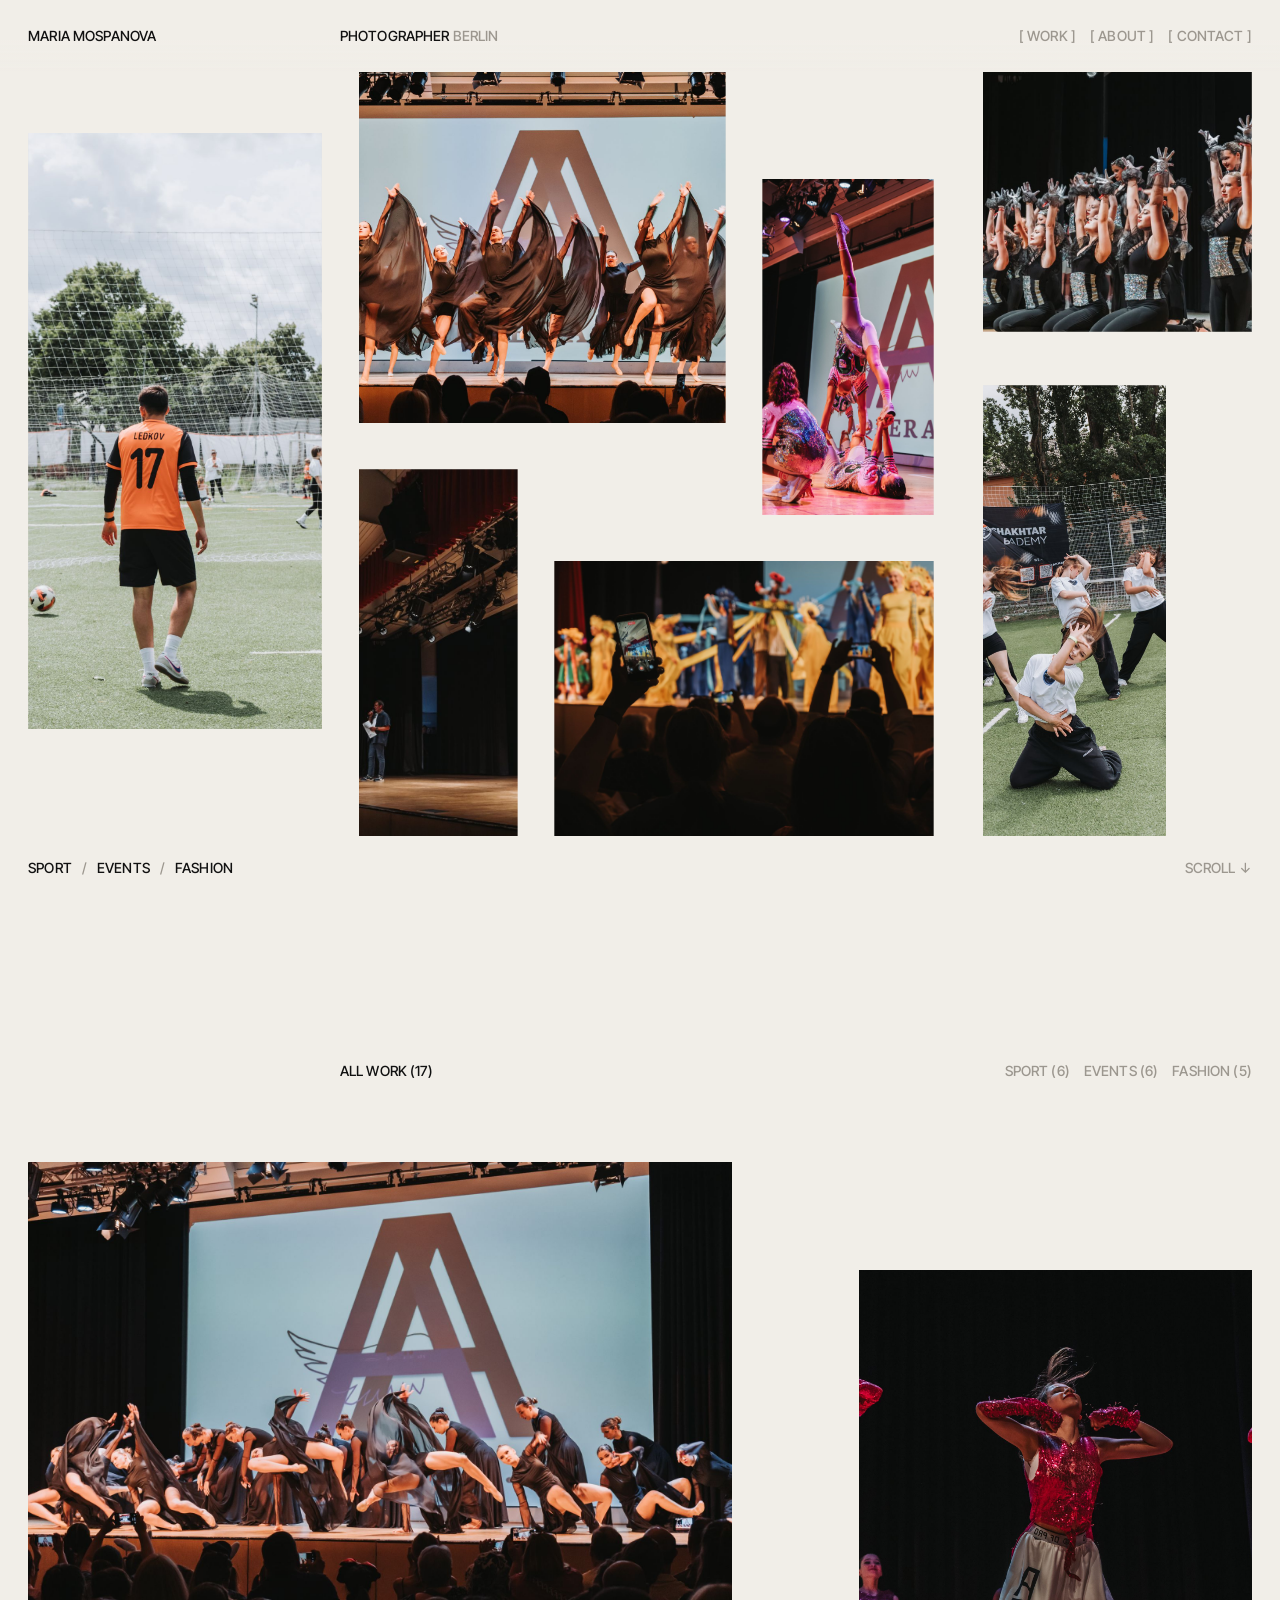
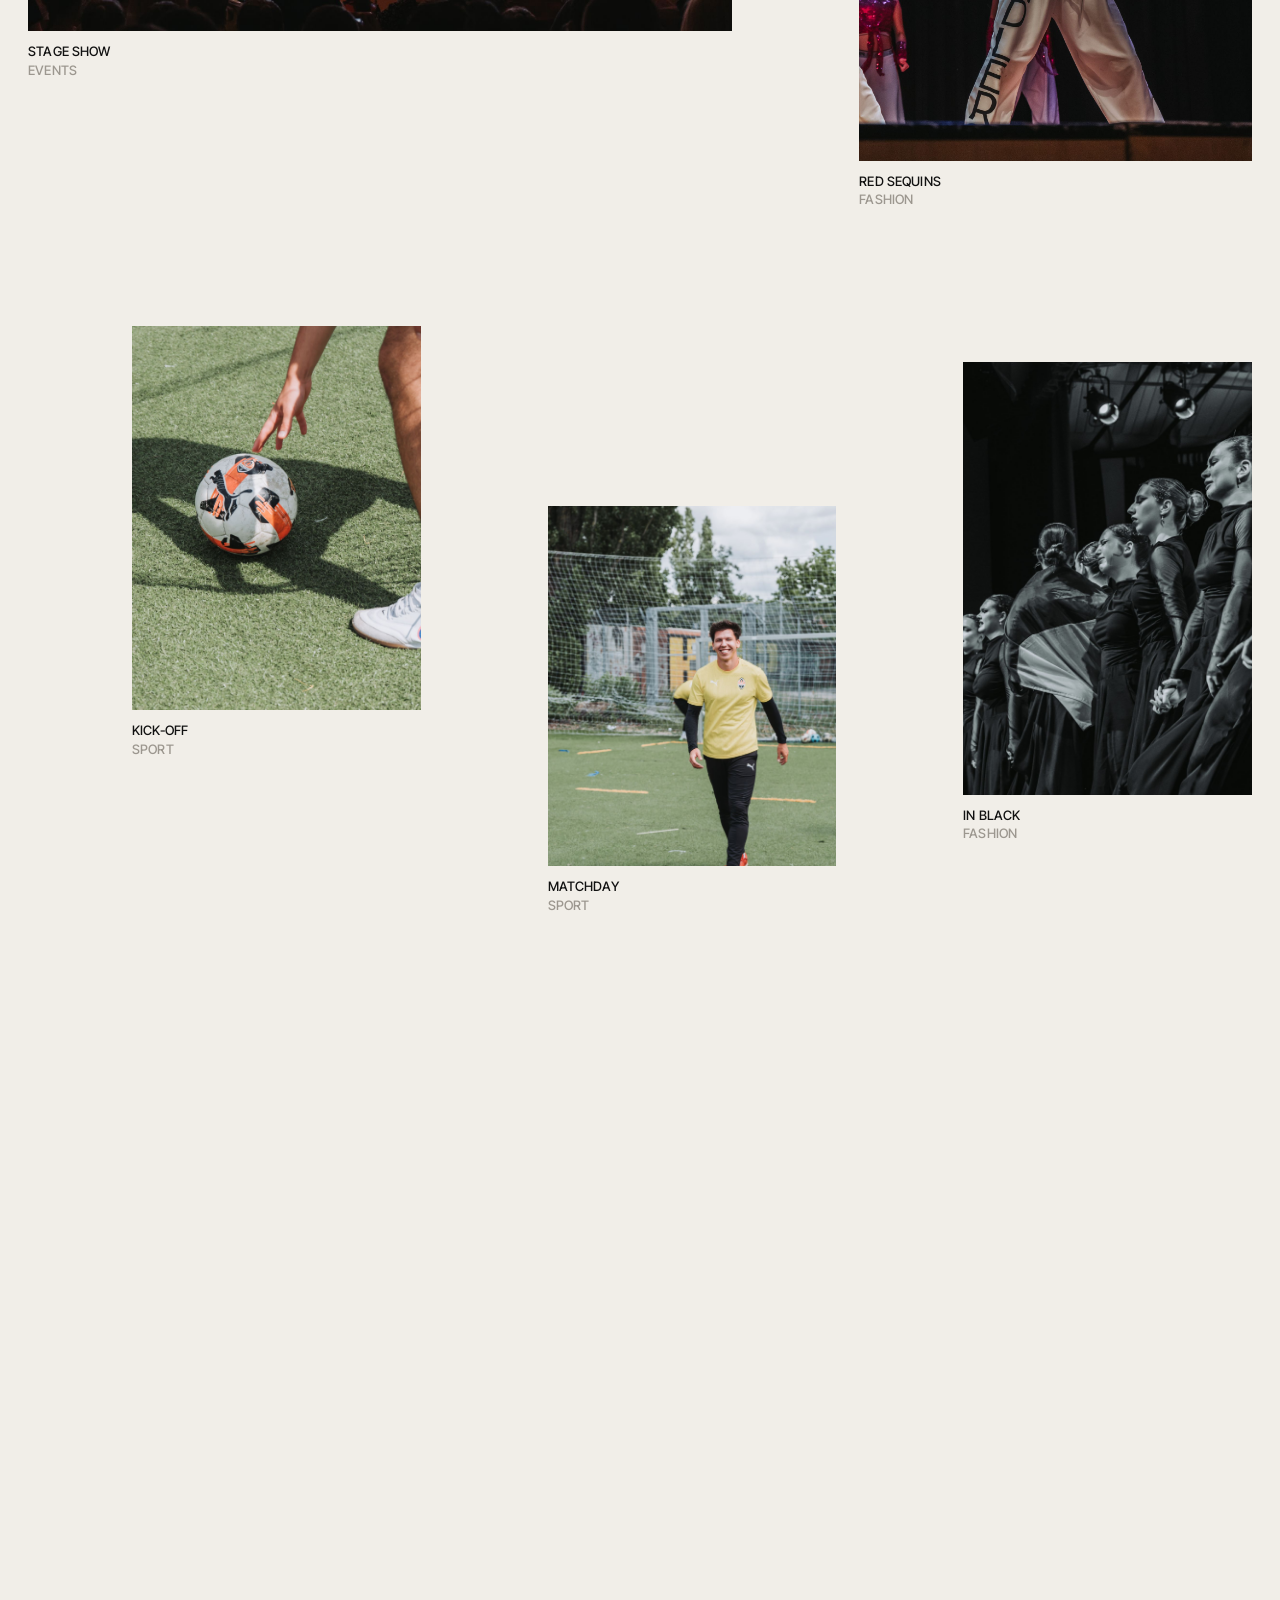
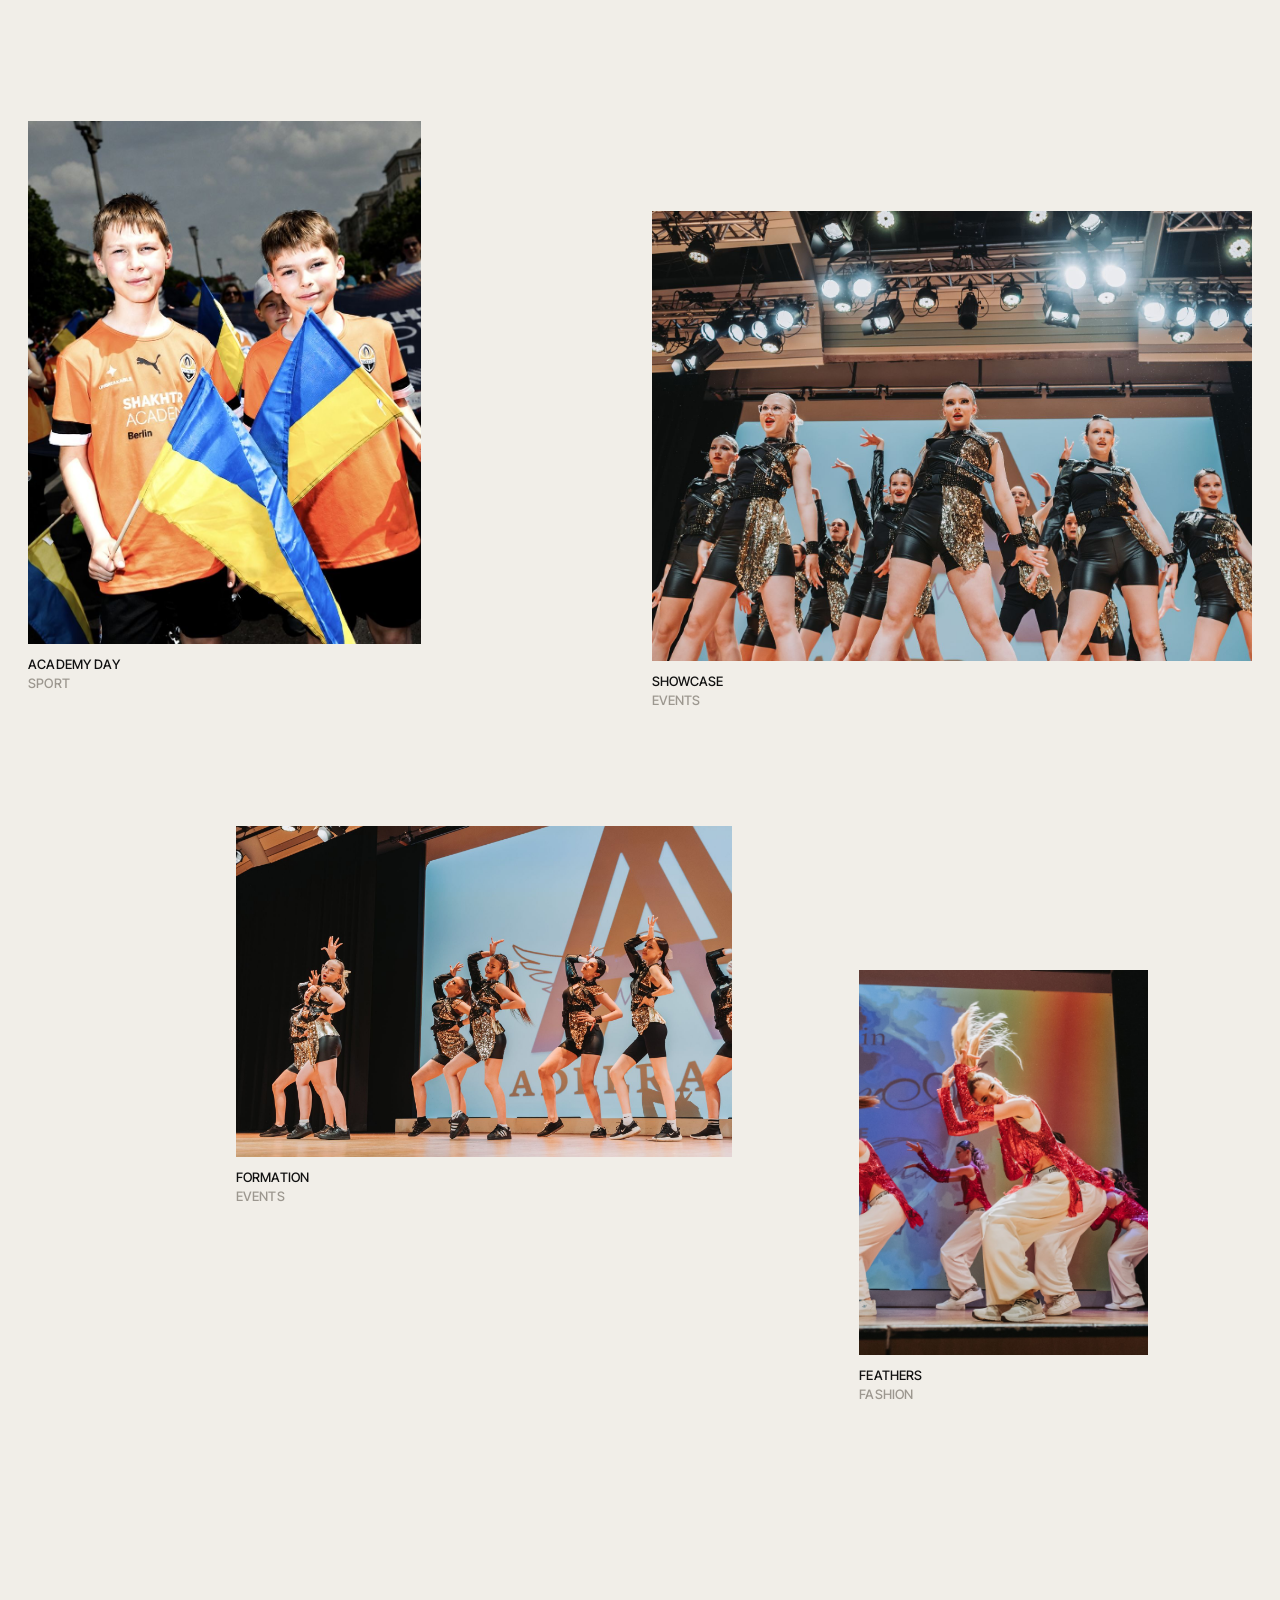
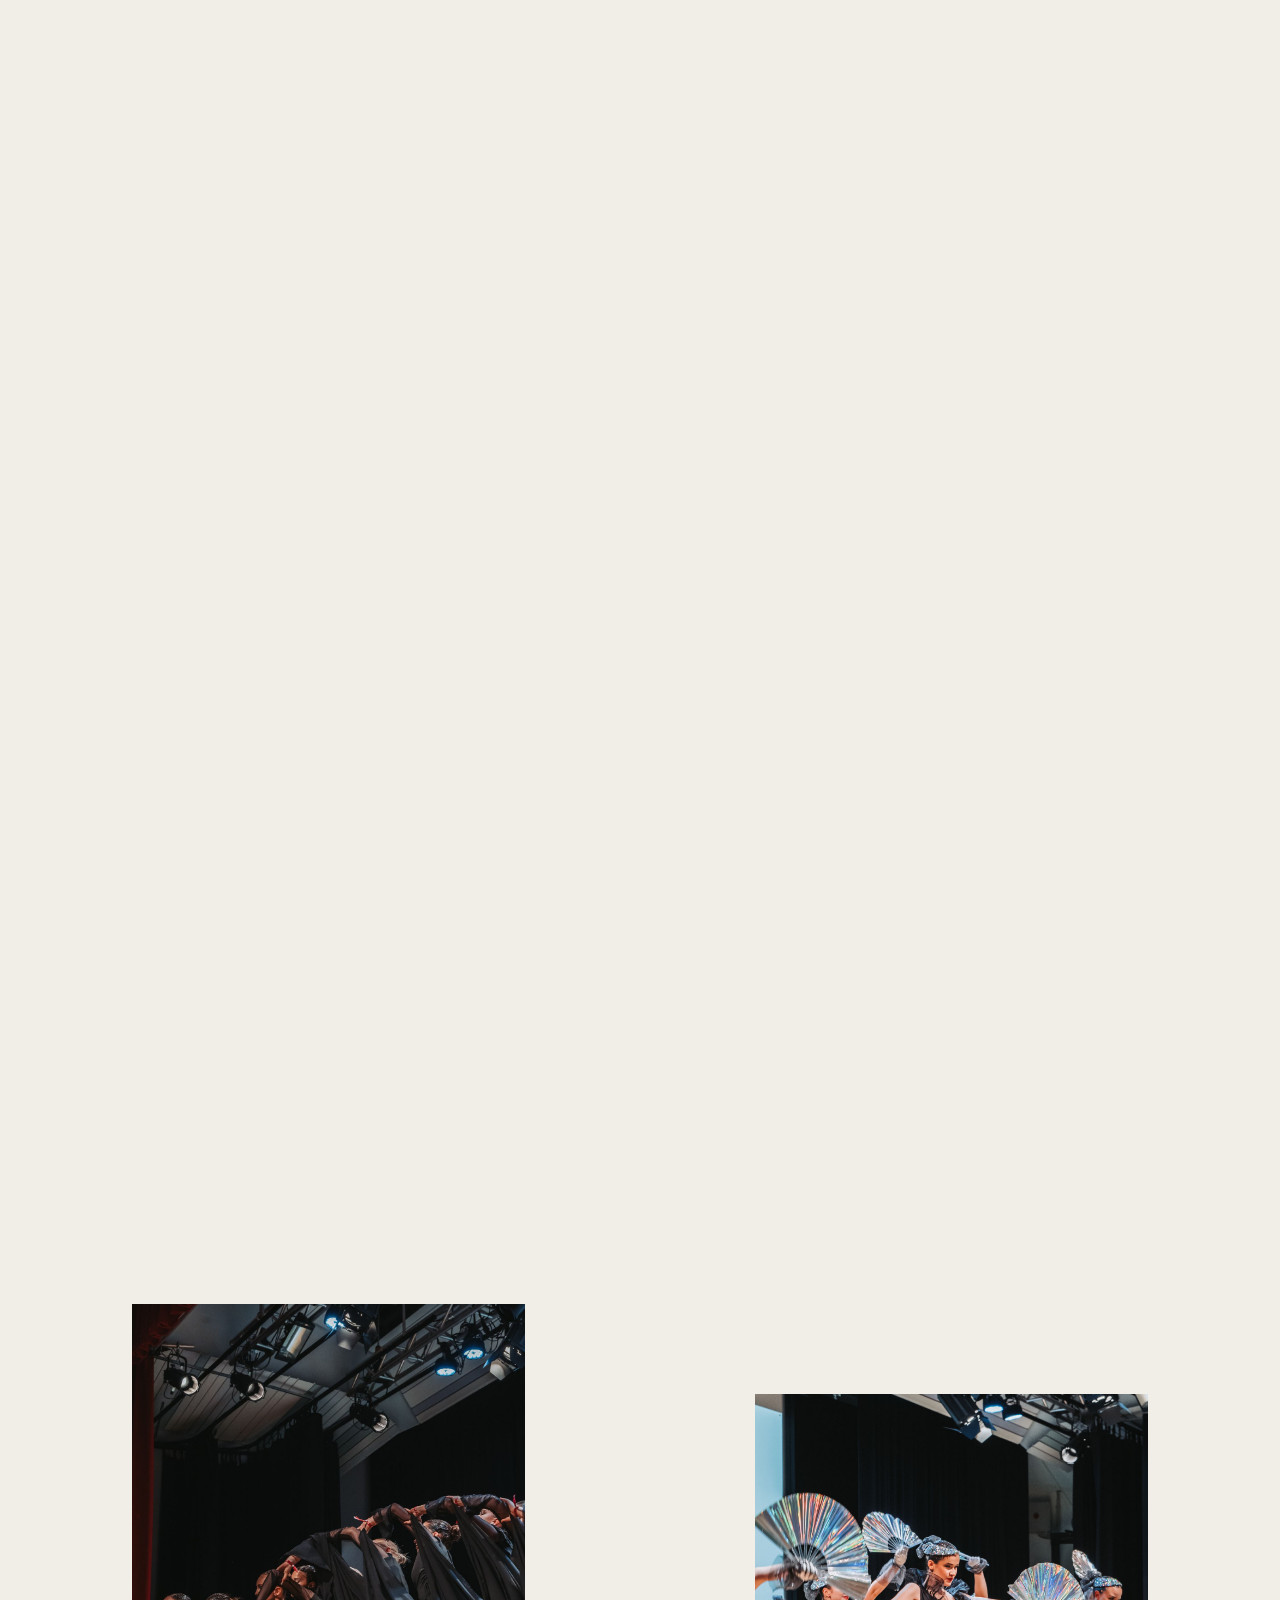
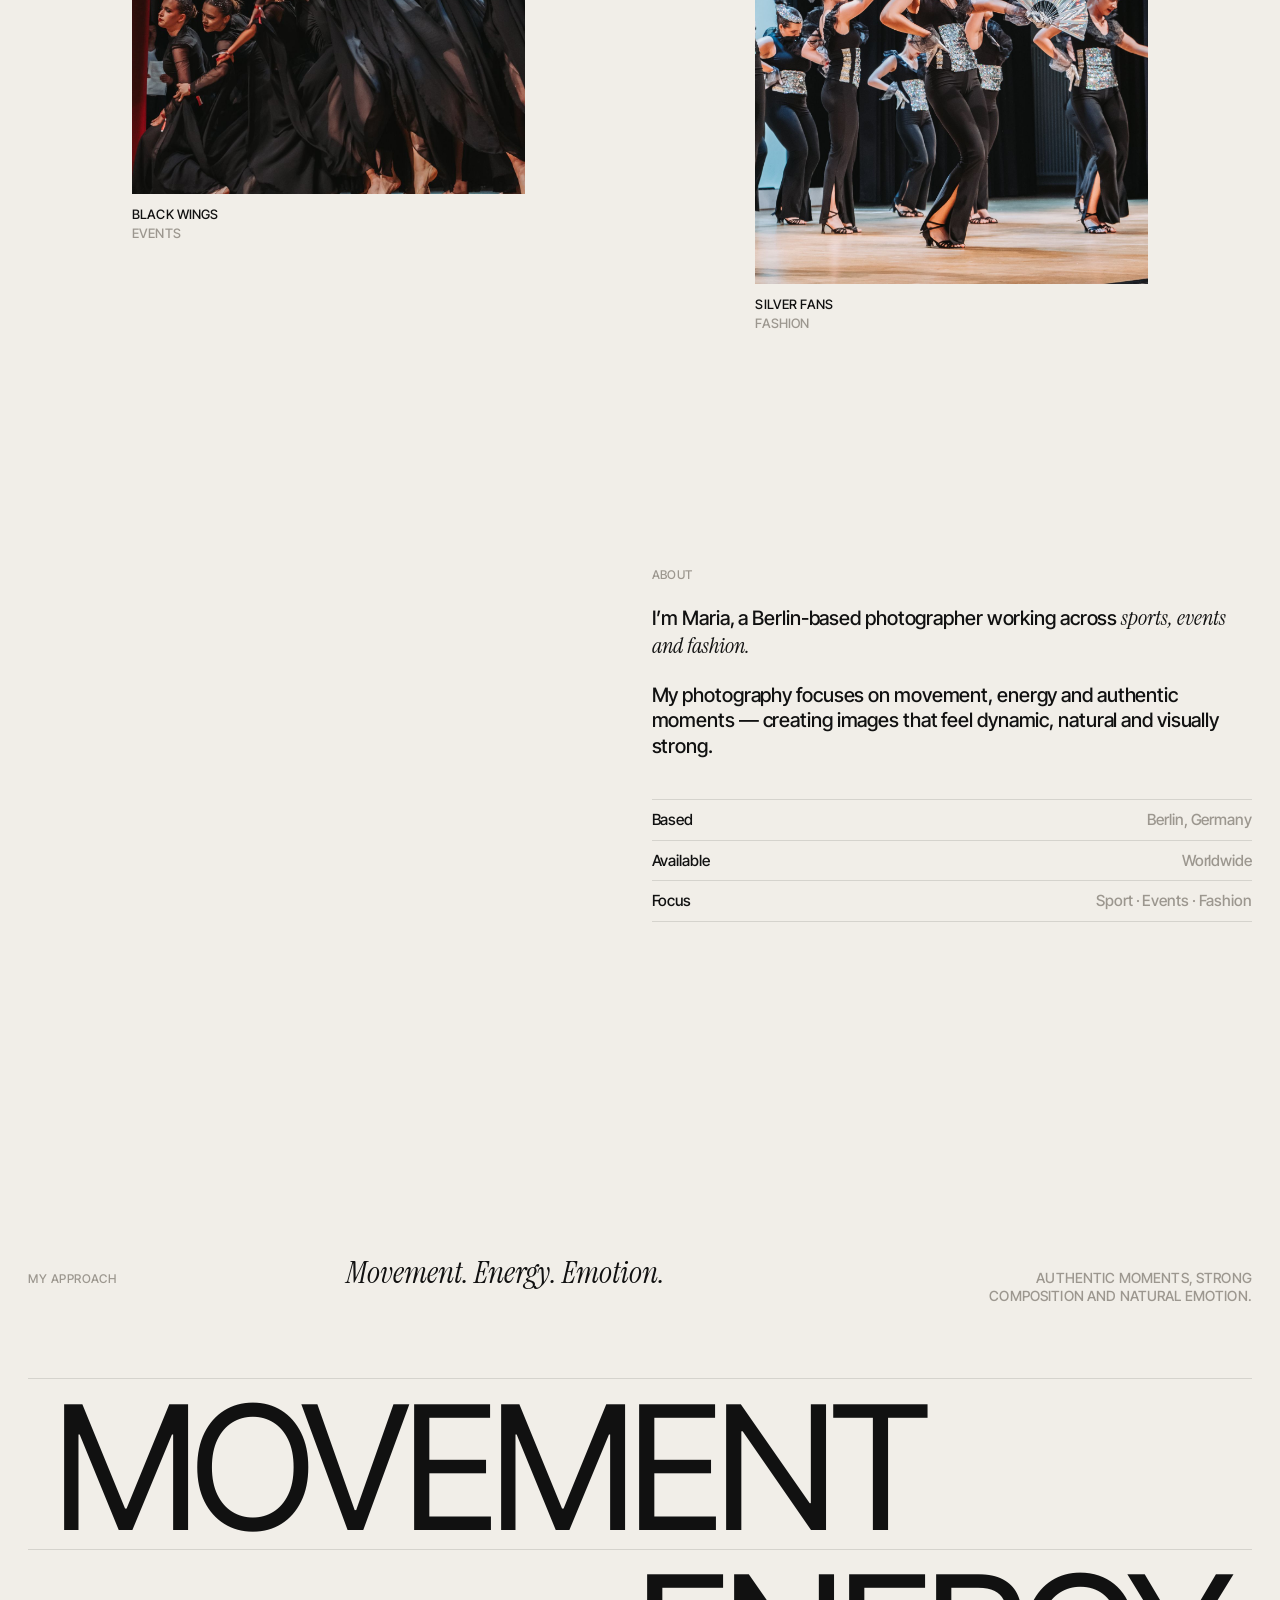
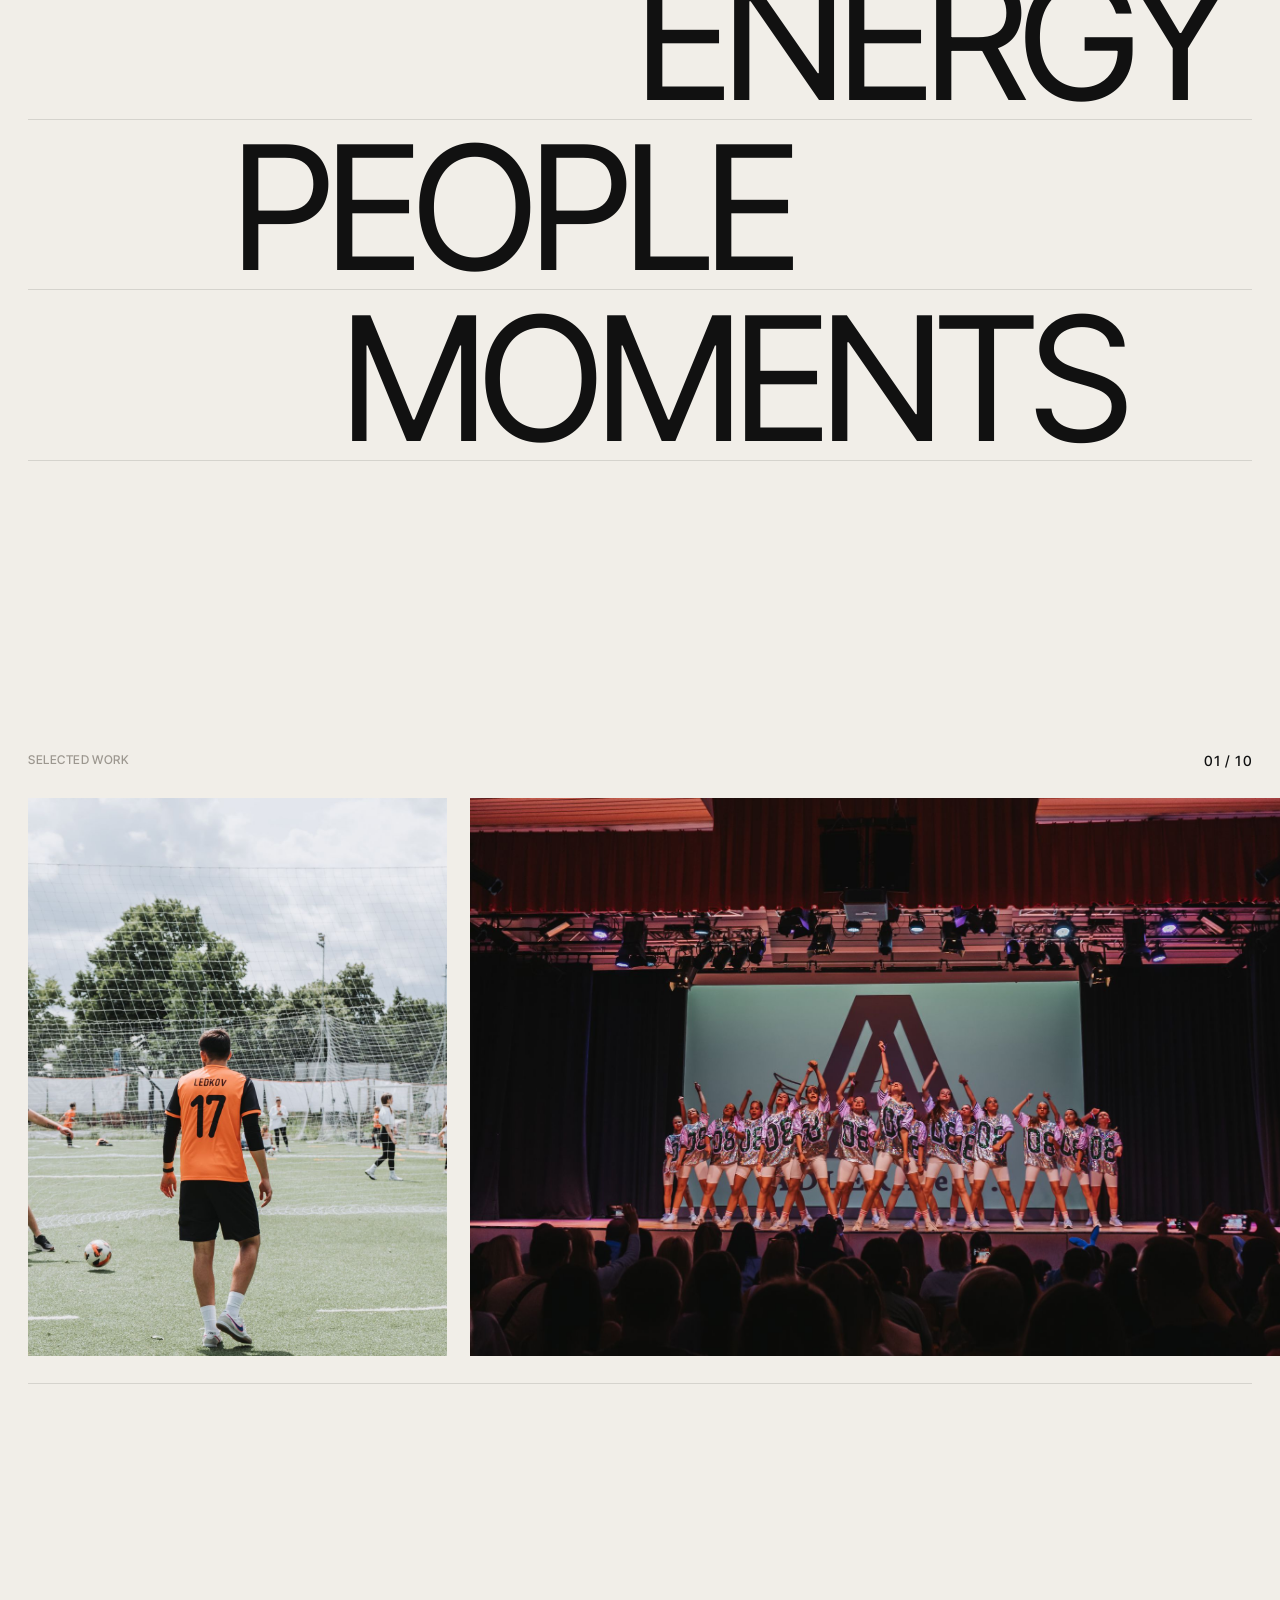
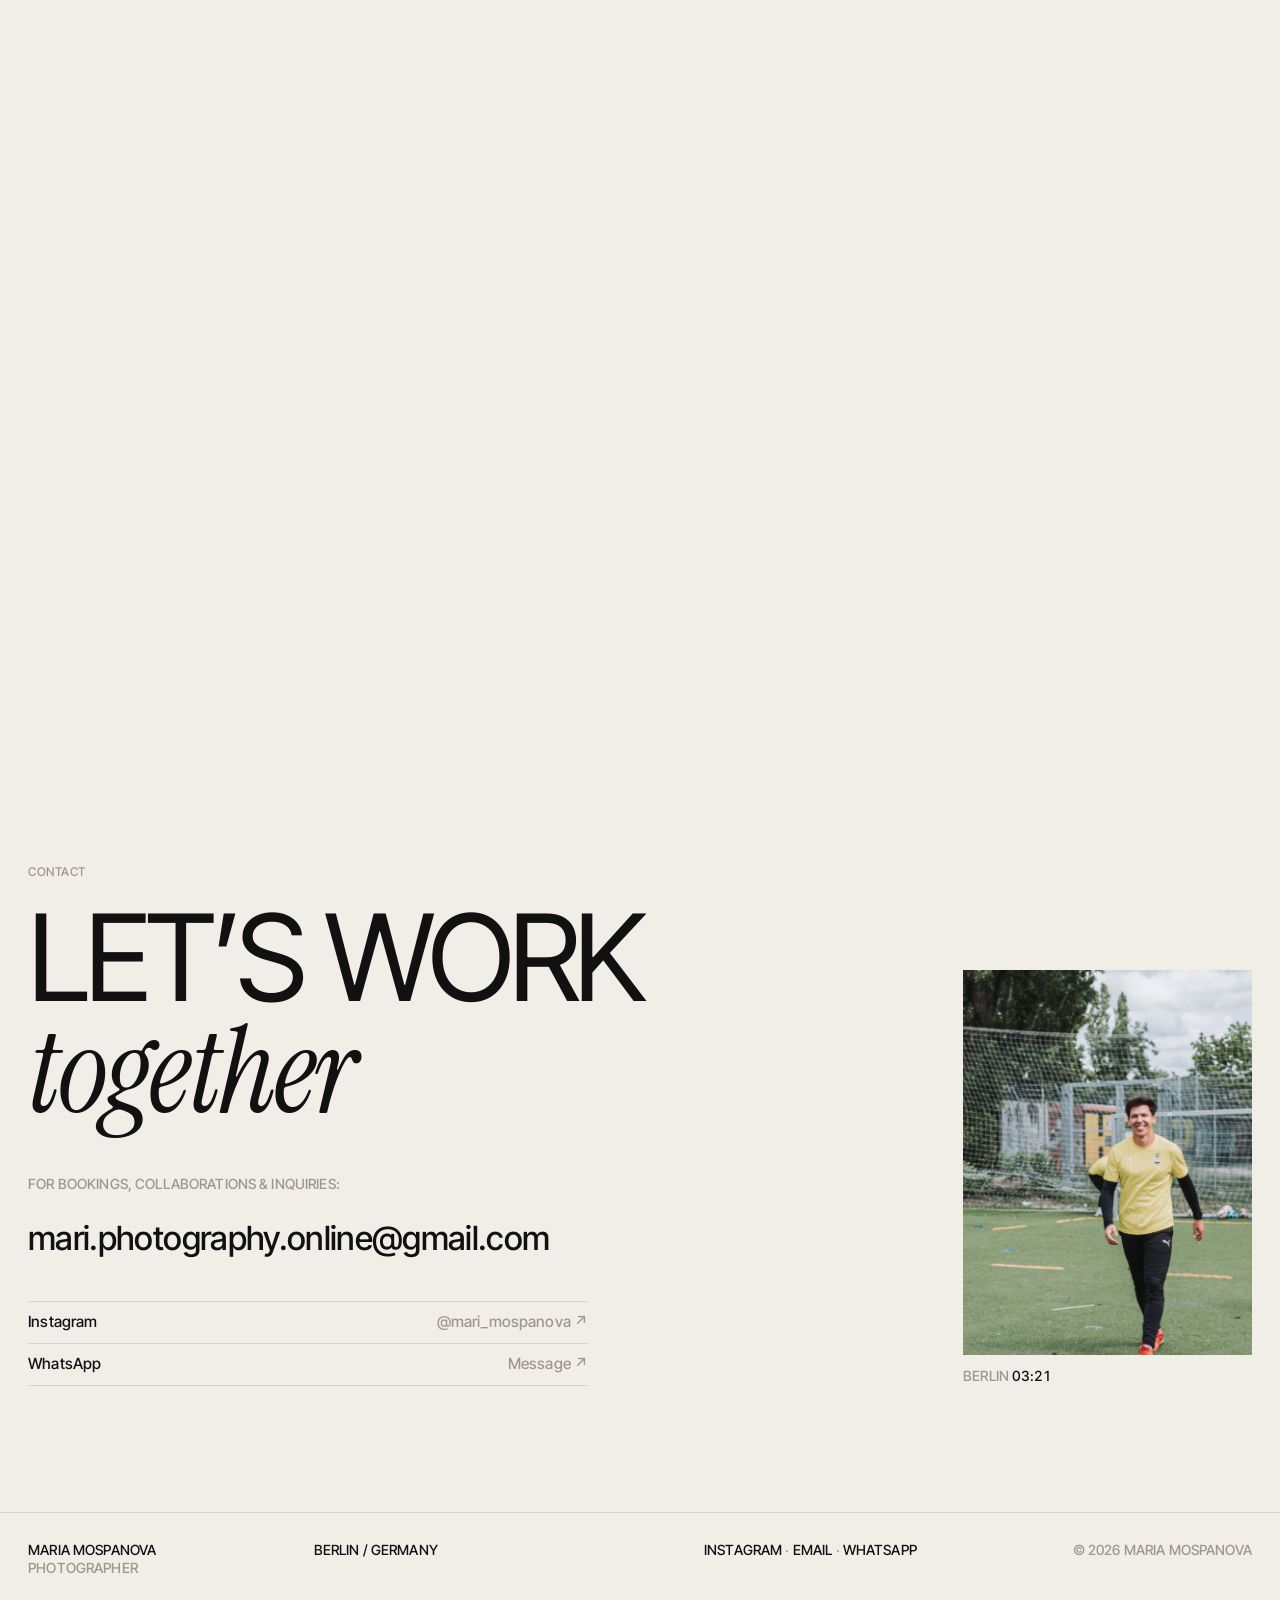
==== index.html @ 2a0667c6 "Add Maria's real contacts Email, Instagram (@mari_mospanova) and WhatsApp links in the contact block" ====
<!doctype html>
<html lang="en">
<head>
  <meta charset="utf-8">
  <meta name="viewport" content="width=device-width, initial-scale=1">
  <title>Maria Mospanova — Photographer</title>
  <meta name="description" content="Maria Mospanova — Berlin-based photographer working across sports, events and fashion.">
  <meta name="theme-color" content="#EEEAE3">

  <meta property="og:title" content="Maria Mospanova — Photographer">
  <meta property="og:description" content="Sports, events and fashion photography. Berlin / Germany.">
  <meta property="og:type" content="website">

  <link rel="icon" href="data:image/svg+xml,%3Csvg xmlns='http://www.w3.org/2000/svg' viewBox='0 0 32 32'%3E%3Crect width='32' height='32' fill='%23121212'/%3E%3Ccircle cx='24' cy='8' r='3' fill='%23C8432B'/%3E%3Ctext x='5' y='25' font-family='Georgia' font-style='italic' font-size='20' fill='%23EEEAE3'%3EM%3C/text%3E%3C/svg%3E">

  <link rel="preconnect" href="https://fonts.googleapis.com">
  <link rel="preconnect" href="https://fonts.gstatic.com" crossorigin>
  <link href="https://fonts.googleapis.com/css2?family=Instrument+Serif:ital@0;1&family=Inter+Tight:wght@300;400;500&display=swap" rel="stylesheet">
  <link rel="stylesheet" href="assets/css/style.css">

  <script>
    // Photos live in assets/img/ under fixed names (hero-01.jpg, work-01.jpg ...).
    // If a file is not there yet, show the temporary placeholder from data-ph,
    // and if that fails too, a neutral stand-in.
    document.addEventListener('error', function (e) {
      var img = e.target;
      if (img.tagName !== 'IMG') return;
      if (img.dataset.ph && !img.dataset.phUsed) { img.dataset.phUsed = '1'; img.src = img.dataset.ph; return; }
      if (img.dataset.fallback) return;
      img.dataset.fallback = '1';
      var seed = (img.getAttribute('alt') || 'mm').replace(/\W+/g, '-').toLowerCase();
      img.src = 'https://picsum.photos/seed/' + seed + '/1200/1500?grayscale';
    }, true);
    document.documentElement.classList.add('js');
  </script>
</head>
<body>

  <a class="skip" href="#work">Skip to work</a>

  <!-- ============ HEADER ============ -->
  <header class="header" id="top">
    <a class="header__name" href="#top" aria-label="Maria Mospanova — back to top">Maria Mospanova</a>
    <p class="header__now" aria-live="polite"><span data-now-title>Photographer</span> <span class="muted" data-now-cat>Berlin</span></p>
    <p class="header__count is-off" aria-hidden="true"><span class="muted" data-count-cur>—</span> | <span data-count-total>17</span></p>
    <nav class="header__nav" aria-label="Main">
      <a href="#work" data-nav="work">Work</a>
      <a href="#about" data-nav="about">About</a>
      <a href="#contact" data-nav="contact">Contact</a>
    </nav>
    <button class="header__menu" type="button" aria-expanded="false" aria-controls="mobile-menu">Menu</button>
  </header>

  <div class="mobile-menu" id="mobile-menu" hidden>
    <nav aria-label="Mobile">
      <a href="#work"><span>01</span>Work</a>
      <a href="#about"><span>02</span>About</a>
      <a href="#contact"><span>03</span>Contact</a>
    </nav>
    <p class="mobile-menu__foot">Berlin / Germany</p>
  </div>

  <main>

    <!-- ============ 1. INTRO / HERO COLLAGE ============ -->
    <section class="hero" data-section="Index" aria-label="Selected photographs">
      <div class="hero__collage">
        <figure class="hc hc--a" style="--i:0"><img src="assets/img/hero-01.jpg" data-ph="https://images.unsplash.com/photo-1461896836934-ffe607ba8211?auto=format&fit=crop&w=1000&q=80" alt="Footballer in number 17 on the pitch" fetchpriority="high"></figure>
        <figure class="hc hc--b" style="--i:1"><img src="assets/img/hero-02.jpg" data-ph="https://images.unsplash.com/photo-1492684223066-81342ee5ff30?auto=format&fit=crop&w=1200&q=80" alt="Dance show seen from the audience"></figure>
        <figure class="hc hc--c" style="--i:2"><img src="assets/img/hero-03.jpg" data-ph="https://images.unsplash.com/photo-1509631179647-0177331693ae?auto=format&fit=crop&w=800&q=80" alt="Acrobatic dancer on stage"></figure>
        <figure class="hc hc--d" style="--i:3"><img src="assets/img/hero-04.jpg" data-ph="https://images.unsplash.com/photo-1530549387789-4c1017266635?auto=format&fit=crop&w=700&q=80" alt="Dancers kneeling with raised arms"></figure>
        <figure class="hc hc--e" style="--i:4"><img src="assets/img/hero-05.jpg" data-ph="https://images.unsplash.com/photo-1515886657613-9f3515b0c78f?auto=format&fit=crop&w=700&q=80" alt="Host speaking on stage"></figure>
        <figure class="hc hc--f" style="--i:5"><img src="assets/img/hero-06.jpg" data-ph="https://images.unsplash.com/photo-1517649763962-0c623066013b?auto=format&fit=crop&w=1200&q=80" alt="Audience filming a colourful dance show"></figure>
        <figure class="hc hc--g" style="--i:6"><img src="assets/img/hero-07.jpg" data-ph="https://images.unsplash.com/photo-1514525253161-7a46d19cd819?auto=format&fit=crop&w=800&q=80" alt="Dancers performing on a football pitch"></figure>
      </div>

      <div class="hero__meta">
        <p class="hero__disciplines">
          <span>Sport</span><i>/</i><span>Events</span><i>/</i><span>Fashion</span>
        </p>
        <p class="hero__scroll">Scroll <span aria-hidden="true">↓</span></p>
      </div>
    </section>

    <!-- ============ 2. PORTFOLIO — editorial index ============
         Each item: data-cat (sport|events|fashion), --col = desktop grid column,
         --mt = vertical offset, data-m = mobile placement (full|left|right|pairL|pairR).
         To swap a photo: change the img src (e.g. assets/img/sport-01.jpg) + caption. -->
    <section class="work" id="work" data-section="Work">
      <div class="work__bar" data-reveal>
        <p class="work__all"><button type="button" class="is-active" data-filter="all">All work <span>(17)</span></button></p>
        <p class="work__filters">
          <button type="button" data-filter="sport">Sport <span>(6)</span></button>
          <button type="button" data-filter="events">Events <span>(6)</span></button>
          <button type="button" data-filter="fashion">Fashion <span>(5)</span></button>
        </p>
      </div>

      <div class="grid" data-lightbox>
        <figure class="tile" data-cat="events" data-m="full" style="--col:1 / span 7;--mt:0vh;--r:3/2" data-reveal>
          <div class="ph"><img loading="lazy" src="assets/img/work-01.jpg" data-ph="https://images.unsplash.com/photo-1517649763962-0c623066013b?auto=format&fit=crop&w=1600&q=80" alt="Dance company performing on stage"></div>
          <figcaption class="cap"><span>Stage Show</span><span>Events</span></figcaption>
        </figure>
        <figure class="tile" data-cat="fashion" data-m="right" style="--col:9 / span 4;--mt:12vh;--r:4/5" data-reveal>
          <div class="ph"><img loading="lazy" src="assets/img/work-02.jpg" data-ph="https://images.unsplash.com/photo-1509631179647-0177331693ae?auto=format&fit=crop&w=1000&q=80" alt="Dancer in red sequin top"></div>
          <figcaption class="cap"><span>Red Sequins</span><span>Fashion</span></figcaption>
        </figure>
        <figure class="tile" data-cat="sport" data-m="pairL" style="--col:2 / span 3;--mt:0vh;--r:3/4" data-reveal>
          <div class="ph"><img loading="lazy" src="assets/img/work-03.jpg" data-ph="https://images.unsplash.com/photo-1514525253161-7a46d19cd819?auto=format&fit=crop&w=900&q=80" alt="Hand placing a football on the pitch"></div>
          <figcaption class="cap"><span>Kick-off</span><span>Sport</span></figcaption>
        </figure>
        <figure class="tile" data-cat="sport" data-m="pairR" style="--col:6 / span 3;--mt:20vh;--r:4/5" data-reveal>
          <div class="ph"><img loading="lazy" src="assets/img/work-04.jpg" data-ph="https://images.unsplash.com/photo-1552674605-db6ffd4facb5?auto=format&fit=crop&w=900&q=80" alt="Smiling player walking off the pitch"></div>
          <figcaption class="cap"><span>Matchday</span><span>Sport</span></figcaption>
        </figure>
        <figure class="tile" data-cat="fashion" data-m="left" style="--col:10 / span 3;--mt:4vh;--r:2/3" data-reveal>
          <div class="ph"><img loading="lazy" src="assets/img/work-05.jpg" data-ph="https://images.unsplash.com/photo-1469334031218-e382a71b716b?auto=format&fit=crop&w=900&q=80" alt="Dancers in black dresses, black and white"></div>
          <figcaption class="cap"><span>In Black</span><span>Fashion</span></figcaption>
        </figure>
        <figure class="tile" data-cat="events" data-m="full" style="--col:1 / -1;--mt:0vh;--r:21/9" data-reveal>
          <div class="ph"><img loading="lazy" src="assets/img/work-06.jpg" data-ph="https://images.unsplash.com/photo-1501281668745-f7f57925c3b4?auto=format&fit=crop&w=2000&q=80" alt="Full company on stage at the finale"></div>
          <figcaption class="cap"><span>Finale</span><span>Events</span></figcaption>
        </figure>
        <figure class="tile" data-cat="sport" data-m="pairL" style="--col:1 / span 4;--mt:0vh;--r:3/4" data-reveal>
          <div class="ph"><img loading="lazy" src="assets/img/work-07.jpg" data-ph="https://images.unsplash.com/photo-1515886657613-9f3515b0c78f?auto=format&fit=crop&w=900&q=80" alt="Young players with Ukrainian flags"></div>
          <figcaption class="cap"><span>Academy Day</span><span>Sport</span></figcaption>
        </figure>
        <figure class="tile" data-cat="events" data-m="pairR" style="--col:7 / span 6;--mt:10vh;--r:4/3" data-reveal>
          <div class="ph"><img loading="lazy" src="assets/img/work-08.jpg" data-ph="https://images.unsplash.com/photo-1546519638-68e109498ffc?auto=format&fit=crop&w=1200&q=80" alt="Dancers under stage lights"></div>
          <figcaption class="cap"><span>Showcase</span><span>Events</span></figcaption>
        </figure>
        <figure class="tile" data-cat="events" data-m="full" style="--col:3 / span 5;--mt:0vh;--r:3/2" data-reveal>
          <div class="ph"><img loading="lazy" src="assets/img/work-09.jpg" data-ph="https://images.unsplash.com/photo-1540575467063-178a50c2df87?auto=format&fit=crop&w=1400&q=80" alt="Dancers in formation on stage"></div>
          <figcaption class="cap"><span>Formation</span><span>Events</span></figcaption>
        </figure>
        <figure class="tile" data-cat="fashion" data-m="right" style="--col:9 / span 3;--mt:16vh;--r:3/4" data-reveal>
          <div class="ph"><img loading="lazy" src="assets/img/work-10.jpg" data-ph="https://images.unsplash.com/photo-1496747611176-843222e1e57c?auto=format&fit=crop&w=900&q=80" alt="Dancer with feathered headpiece mid-move"></div>
          <figcaption class="cap"><span>Feathers</span><span>Fashion</span></figcaption>
        </figure>
        <figure class="tile" data-cat="sport" data-m="pairL" style="--col:1 / span 3;--mt:0vh;--r:4/5" data-reveal>
          <div class="ph"><img loading="lazy" src="assets/img/work-11.jpg" data-ph="https://images.unsplash.com/photo-1530549387789-4c1017266635?auto=format&fit=crop&w=800&q=80" alt="Goalkeeper with the ball, black and white"></div>
          <figcaption class="cap"><span>Goalkeeper</span><span>Sport</span></figcaption>
        </figure>
        <figure class="tile" data-cat="sport" data-m="pairR" style="--col:4 / span 3;--mt:8vh;--r:4/5" data-reveal>
          <div class="ph"><img loading="lazy" src="assets/img/work-12.jpg" data-ph="https://images.unsplash.com/photo-1502680390469-be75c86b636f?auto=format&fit=crop&w=800&q=80" alt="Player walking towards the goal"></div>
          <figcaption class="cap"><span>Warm-up</span><span>Sport</span></figcaption>
        </figure>
        <figure class="tile" data-cat="events" data-m="left" style="--col:10 / span 3;--mt:0vh;--r:4/5" data-reveal>
          <div class="ph"><img loading="lazy" src="assets/img/work-13.jpg" data-ph="https://images.unsplash.com/photo-1505236858219-8359eb29e329?auto=format&fit=crop&w=800&q=80" alt="Audience filming the show on phones"></div>
          <figcaption class="cap"><span>Encore</span><span>Events</span></figcaption>
        </figure>
        <figure class="tile" data-cat="fashion" data-m="full" style="--col:2 / span 5;--mt:0vh;--r:4/5" data-reveal>
          <div class="ph"><img loading="lazy" src="assets/img/work-14.jpg" data-ph="https://images.unsplash.com/photo-1529139574466-a303027c1d8b?auto=format&fit=crop&w=1200&q=80" alt="Dancer in a headstand freeze"></div>
          <figcaption class="cap"><span>Freeze</span><span>Fashion</span></figcaption>
        </figure>
        <figure class="tile" data-cat="sport" data-m="right" style="--col:8 / span 4;--mt:14vh;--r:4/5" data-reveal>
          <div class="ph"><img loading="lazy" src="assets/img/work-15.jpg" data-ph="https://images.unsplash.com/photo-1508098682722-e99c43a406b2?auto=format&fit=crop&w=1200&q=80" alt="Coach watching the game by the net"></div>
          <figcaption class="cap"><span>Coach</span><span>Sport</span></figcaption>
        </figure>
        <figure class="tile" data-cat="events" data-m="pairL" style="--col:2 / span 4;--mt:0vh;--r:4/5" data-reveal>
          <div class="ph"><img loading="lazy" src="assets/img/work-16.jpg" data-ph="https://images.unsplash.com/photo-1492684223066-81342ee5ff30?auto=format&fit=crop&w=900&q=80" alt="Dancers in flowing black costumes"></div>
          <figcaption class="cap"><span>Black Wings</span><span>Events</span></figcaption>
        </figure>
        <figure class="tile" data-cat="fashion" data-m="pairR" style="--col:8 / span 4;--mt:10vh;--r:4/5" data-reveal>
          <div class="ph"><img loading="lazy" src="assets/img/work-17.jpg" data-ph="https://images.unsplash.com/photo-1483985988355-763728e1935b?auto=format&fit=crop&w=1400&q=80" alt="Dancers with silver fans"></div>
          <figcaption class="cap"><span>Silver Fans</span><span>Fashion</span></figcaption>
        </figure>
      </div>
    </section>

    <!-- ============ 3. ABOUT ============ -->
    <section class="about" id="about" data-section="About">
      <div class="about__text" data-reveal>
        <p class="label">About</p>
        <p class="about__lead">I’m Maria, a Berlin-based photographer working across <em>sports, events and fashion.</em></p>
        <p>My photography focuses on movement, energy and authentic moments — creating images that feel dynamic, natural and visually strong.</p>
        <dl class="rows">
          <div><dt>Based</dt><dd>Berlin, Germany</dd></div>
          <div><dt>Available</dt><dd>Worldwide</dd></div>
          <div><dt>Focus</dt><dd>Sport · Events · Fashion</dd></div>
        </dl>
      </div>
    </section>

    <!-- ============ 4. APPROACH ============ -->
    <section class="approach" data-section="Approach" aria-label="My approach">
      <div class="approach__intro" data-reveal>
        <p class="label">My approach</p>
        <p class="approach__line"><em>Movement. Energy. Emotion.</em></p>
        <p class="approach__sub">Authentic moments, strong composition and natural emotion.</p>
      </div>

      <ul class="words">
        <li class="word" data-drift="1"   data-img="assets/img/approach-01.jpg" data-ph="https://images.unsplash.com/photo-1461896836934-ffe607ba8211?auto=format&fit=crop&w=600&q=70"><span>Movement</span></li>
        <li class="word" data-drift="-1"  data-img="assets/img/approach-02.jpg" data-ph="https://images.unsplash.com/photo-1514525253161-7a46d19cd819?auto=format&fit=crop&w=600&q=70"><span>Energy</span></li>
        <li class="word" data-drift="1"   data-img="assets/img/approach-03.jpg" data-ph="https://images.unsplash.com/photo-1529139574466-a303027c1d8b?auto=format&fit=crop&w=600&q=70"><span>People</span></li>
        <li class="word" data-drift="-1"  data-img="assets/img/approach-04.jpg" data-ph="https://images.unsplash.com/photo-1505236858219-8359eb29e329?auto=format&fit=crop&w=600&q=70"><span>Moments</span></li>
      </ul>
      <div class="word-peek" aria-hidden="true"><img alt=""></div>
    </section>

    <!-- ============ 5. SELECTED WORK — horizontal gallery ============ -->
    <section class="reel" data-section="Selected" aria-label="Selected work" data-lightbox>
      <div class="reel__sticky">
        <div class="reel__head">
          <p class="label">Selected work</p>
          <p class="reel__count"><span data-reel-current>01</span> / <span data-reel-total>10</span></p>
        </div>
        <div class="reel__viewport">
          <ul class="reel__track">
            <li class="reel__item reel__item--v"><figure class="ph"><img loading="lazy" src="assets/img/selected-01.jpg" data-ph="https://images.unsplash.com/photo-1476480862126-209bfaa8edc8?auto=format&fit=crop&w=900&q=80" alt="Footballer in number 17"></figure></li>
            <li class="reel__item reel__item--h"><figure class="ph"><img loading="lazy" src="assets/img/selected-02.jpg" data-ph="https://images.unsplash.com/photo-1501281668745-f7f57925c3b4?auto=format&fit=crop&w=1400&q=80" alt="Full company on stage"></figure></li>
            <li class="reel__item reel__item--v"><figure class="ph"><img loading="lazy" src="assets/img/selected-03.jpg" data-ph="https://images.unsplash.com/photo-1496747611176-843222e1e57c?auto=format&fit=crop&w=900&q=80" alt="Dancer in red sequins"></figure></li>
            <li class="reel__item reel__item--s"><figure class="ph"><img loading="lazy" src="assets/img/selected-04.jpg" data-ph="https://images.unsplash.com/photo-1546519638-68e109498ffc?auto=format&fit=crop&w=900&q=80" alt="Football close-up"></figure></li>
            <li class="reel__item reel__item--v"><figure class="ph"><img loading="lazy" src="assets/img/selected-05.jpg" data-ph="https://images.unsplash.com/photo-1540575467063-178a50c2df87?auto=format&fit=crop&w=1400&q=80" alt="Host on stage"></figure></li>
            <li class="reel__item reel__item--v"><figure class="ph"><img loading="lazy" src="assets/img/selected-06.jpg" data-ph="https://images.unsplash.com/photo-1534528741775-53994a69daeb?auto=format&fit=crop&w=900&q=80" alt="Dance on the football pitch"></figure></li>
            <li class="reel__item reel__item--h"><figure class="ph"><img loading="lazy" src="assets/img/selected-07.jpg" data-ph="https://images.unsplash.com/photo-1502680390469-be75c86b636f?auto=format&fit=crop&w=1400&q=80" alt="Dance company on stage"></figure></li>
            <li class="reel__item reel__item--s"><figure class="ph"><img loading="lazy" src="assets/img/selected-08.jpg" data-ph="https://images.unsplash.com/photo-1469334031218-e382a71b716b?auto=format&fit=crop&w=900&q=80" alt="Dancer with a crown, black and white"></figure></li>
            <li class="reel__item reel__item--v"><figure class="ph"><img loading="lazy" src="assets/img/selected-09.jpg" data-ph="https://images.unsplash.com/photo-1492684223066-81342ee5ff30?auto=format&fit=crop&w=900&q=80" alt="Dancers kneeling with raised arms"></figure></li>
            <li class="reel__item reel__item--v"><figure class="ph"><img loading="lazy" src="assets/img/selected-10.jpg" data-ph="https://images.unsplash.com/photo-1552674605-db6ffd4facb5?auto=format&fit=crop&w=900&q=80" alt="Player in motion with the ball"></figure></li>
          </ul>
        </div>
        <div class="reel__progress" aria-hidden="true"><span></span></div>
      </div>
    </section>

    <!-- ============ 6. CONTACT ============ -->
    <section class="contact" id="contact" data-section="Contact">
      <div class="contact__main" data-reveal>
        <p class="label">Contact</p>
        <h2 class="contact__title">Let’s work <em>together</em></h2>
        <p class="contact__sub">For bookings, collaborations &amp; inquiries:</p>
        <a class="contact__email" href="mailto:mari.photography.online@gmail.com">mari.photography.online@gmail.com</a>
        <dl class="rows rows--links">
          <div><dt>Instagram</dt><dd><a href="https://www.instagram.com/mari_mospanova/" target="_blank" rel="noopener">@mari_mospanova ↗</a></dd></div>
          <div><dt>WhatsApp</dt><dd><a href="https://wa.me/message/CJIZENQOKGA7D1" target="_blank" rel="noopener">Message ↗</a></dd></div>
        </dl>
      </div>
      <aside class="contact__side" data-reveal>
        <figure class="ph" style="--r:3/4"><img loading="lazy" src="assets/img/contact.jpg" data-ph="https://images.unsplash.com/photo-1534528741775-53994a69daeb?auto=format&fit=crop&w=800&q=80" alt="Smiling player on the pitch"></figure>
        <p class="contact__clock">Berlin <span data-clock>--:--</span></p>
      </aside>
    </section>
  </main>

  <!-- ============ FOOTER ============ -->
  <footer class="footer">
    <div class="footer__name">
      <p>Maria Mospanova</p>
      <p class="muted">Photographer</p>
    </div>
    <p class="footer__place">Berlin / Germany</p>
    <p class="footer__links">
      <a href="https://www.instagram.com/mari_mospanova/" target="_blank" rel="noopener">Instagram</a> ·
      <a href="mailto:mari.photography.online@gmail.com">Email</a> ·
      <a href="https://wa.me/message/CJIZENQOKGA7D1" target="_blank" rel="noopener">WhatsApp</a>
    </p>
    <p class="footer__copy">© 2026 Maria Mospanova</p>
  </footer>

  <!-- ============ LIGHTBOX ============ -->
  <div class="lightbox" role="dialog" aria-modal="true" aria-label="Photo viewer" hidden>
    <button class="lightbox__close" type="button">Close</button>
    <button class="lightbox__prev" type="button" aria-label="Previous photo">←</button>
    <figure class="lightbox__frame"><img alt=""></figure>
    <button class="lightbox__next" type="button" aria-label="Next photo">→</button>
    <p class="lightbox__count"><span data-lb-current>1</span> / <span data-lb-total>1</span></p>
  </div>

  <div class="cursor" aria-hidden="true"><span>View</span></div>

  <script src="assets/js/main.js" defer></script>
</body>
</html>
---- assets/css/style.css ----
/* ==========================================================================
   Maria Mospanova — Photography
   Minimal / Editorial / Modern. LESS TEXT. MORE IMAGE.
   ========================================================================== */

:root {
  --bg: #F1EEE8;          /* warm off-white */
  --bg-2: #E7E3DB;        /* placeholder tone behind images */
  --ink: #111111;
  --muted: #9C978F;
  --line: rgba(17, 17, 17, .12);
  --accent: #C8432B;      /* single accent: clay / track red — used sparingly */

  --sans: "Inter Tight", "Helvetica Neue", Arial, sans-serif;
  --serif: "Instrument Serif", "Times New Roman", serif;

  --gutter: clamp(16px, 2.2vw, 40px);
  --gap: clamp(12px, 1.8vw, 36px);
  --header-h: 72px;

  --ease: cubic-bezier(.22, .61, .21, 1);
  --t-slow: 1.2s;
  --t-mid: .7s;
}

*, *::before, *::after { box-sizing: border-box; }
[hidden] { display: none !important; }
html { -webkit-text-size-adjust: 100%; scroll-behavior: smooth; }
body {
  margin: 0;
  background: var(--bg);
  color: var(--ink);
  font-family: var(--sans);
  font-size: 14px;
  font-weight: 500;
  line-height: 1.35;
  letter-spacing: .01em;
  -webkit-font-smoothing: antialiased;
  text-rendering: optimizeLegibility;
}
img { display: block; max-width: 100%; }
a { color: inherit; text-decoration: none; }
button { font: inherit; color: inherit; background: none; border: 0; padding: 0; cursor: pointer; letter-spacing: inherit; text-transform: inherit; }
ul, dl, dd, figure, p, h1, h2, h3 { margin: 0; padding: 0; }
ul { list-style: none; }
em { font-family: var(--serif); font-style: italic; font-weight: 400; letter-spacing: 0; text-transform: none; }
.muted { color: var(--muted); }
::selection { background: var(--ink); color: var(--bg); }

.skip { position: absolute; left: -9999px; top: 8px; z-index: 100; background: var(--ink); color: var(--bg); padding: 8px 12px; }
.skip:focus { left: 8px; }
:focus-visible { outline: 1px solid var(--accent); outline-offset: 3px; }

.label {
  text-transform: uppercase;
  color: var(--muted);
  font-size: 12px;
  letter-spacing: .04em;
}

/* --------------------------------------------------------------------------
   Image frame — every photo sits in .ph; aspect ratio via --r
   -------------------------------------------------------------------------- */
.ph {
  position: relative;
  overflow: hidden;
  background: var(--bg-2);
  aspect-ratio: var(--r, 4/5);
}
.ph img {
  width: 100%;
  height: 100%;
  object-fit: cover;
  transition: transform 1.4s var(--ease), filter .6s var(--ease), opacity .8s var(--ease);
}

.cap {
  display: flex;
  flex-direction: column;
  gap: 1px;
  padding-top: 12px;
  text-transform: uppercase;
  font-size: 13px;
}
.cap span + span { color: var(--muted); }

/* --------------------------------------------------------------------------
   Header — four-column index bar
   -------------------------------------------------------------------------- */
.header {
  position: fixed;
  inset: 0 0 auto 0;
  z-index: 50;
  height: var(--header-h);
  padding: 0 var(--gutter);
  display: grid;
  grid-template-columns: 1fr 1.4fr .6fr 1fr;
  align-items: center;
  gap: var(--gap);
  text-transform: uppercase;
  background: linear-gradient(var(--bg) 55%, rgba(241, 238, 232, 0));
  transition: transform .6s var(--ease);
}
.header.is-hidden { transform: translateY(-100%); }
.header__name { white-space: nowrap; }
.header__now, .header__count {
  white-space: nowrap;
  overflow: hidden;
  text-overflow: ellipsis;
  transition: opacity .35s var(--ease);
}
.header__now.is-swapping { opacity: 0; }
.header__count.is-off { opacity: 0; }
.header__nav { justify-self: end; display: flex; gap: 14px; }
.header__nav a { color: var(--muted); transition: color .3s var(--ease); }
.header__nav a::before { content: "[ "; }
.header__nav a::after  { content: " ]"; }
.header__nav a:hover, .header__nav a.is-active { color: var(--ink); }
.header__nav a.is-active::before, .header__nav a.is-active::after { color: var(--accent); }
.header__menu { display: none; justify-self: end; }
.header__menu::before { content: "[ "; }
.header__menu::after  { content: " ]"; }

/* Mobile menu */
.mobile-menu {
  position: fixed;
  inset: 0;
  z-index: 45;
  background: var(--bg);
  padding: calc(var(--header-h) + 8vh) var(--gutter) var(--gutter);
  display: flex;
  flex-direction: column;
  justify-content: space-between;
  opacity: 0;
  transition: opacity .5s var(--ease);
}
.mobile-menu.is-open { opacity: 1; }
.mobile-menu nav { display: flex; flex-direction: column; gap: 6px; }
.mobile-menu nav a {
  font-family: var(--serif);
  font-style: italic;
  font-weight: 400;
  font-size: clamp(52px, 16vw, 96px);
  line-height: 1;
  display: flex;
  align-items: flex-start;
  gap: 12px;
}
.mobile-menu nav a span { font-family: var(--sans); font-style: normal; font-size: 12px; color: var(--muted); padding-top: 10px; }
.mobile-menu__foot { text-transform: uppercase; color: var(--muted); }

/* --------------------------------------------------------------------------
   1. Hero — staggered editorial collage
   -------------------------------------------------------------------------- */
.hero {
  position: relative;
  height: 100vh;
  height: 100svh;
  min-height: 560px;
  padding: var(--header-h) var(--gutter) 0;
}
.hero__collage { position: absolute; inset: var(--header-h) var(--gutter) 64px; }
.hc {
  position: absolute;
  overflow: hidden;
  background: var(--bg-2);
  margin: 0;
  opacity: 0;
  transform: translateY(28px);
  clip-path: inset(100% 0 0 0);
  transition:
    opacity var(--t-slow) var(--ease),
    transform var(--t-slow) var(--ease),
    clip-path var(--t-slow) var(--ease);
  transition-delay: calc(var(--i) * 160ms + 200ms);
}
.hc img { width: 100%; height: 100%; object-fit: cover; transform: scale(1.06); transition: transform 2.4s var(--ease); transition-delay: inherit; }
.is-loaded .hc { opacity: 1; transform: none; clip-path: inset(0 0 0 0); }
.is-loaded .hc img { transform: scale(1); }

/* desktop composition (percentages of the collage box) */
.hc--a { left: 0;     top: 8%;  width: 24%; height: 78%; }
.hc--b { left: 27%;   top: 0;   width: 30%; height: 46%; }
.hc--c { left: 60%;   top: 14%; width: 14%; height: 44%; }
.hc--d { left: 78%;   top: 0;   width: 22%; height: 34%; }
.hc--e { left: 27%;   top: 52%; width: 13%; height: 48%; }
.hc--f { left: 43%;   top: 64%; width: 31%; height: 36%; }
.hc--g { left: 78%;   top: 41%; width: 15%; height: 59%; }

.hero__meta {
  position: absolute;
  left: var(--gutter);
  right: var(--gutter);
  bottom: 22px;
  display: flex;
  justify-content: space-between;
  align-items: baseline;
  text-transform: uppercase;
  opacity: 0;
  transition: opacity 1s var(--ease) 1.5s;
}
.is-loaded .hero__meta { opacity: 1; }
.hero__disciplines { display: flex; gap: 10px; }
.hero__disciplines i { font-style: normal; color: var(--muted); }
.hero__scroll { color: var(--muted); }
.hero__scroll span { display: inline-block; animation: nudge 2.4s var(--ease) infinite; }
@keyframes nudge { 0%, 100% { transform: translateY(0); } 50% { transform: translateY(4px); } }

/* --------------------------------------------------------------------------
   2. Work — editorial index grid (with intentional empty cells)
   -------------------------------------------------------------------------- */
.work { padding: 18vh var(--gutter) 10vh; }
.work__bar {
  display: grid;
  grid-template-columns: 1fr 1.4fr .6fr 1fr;
  gap: var(--gap);
  text-transform: uppercase;
  margin-bottom: 9vh;
}
.work__all { grid-column: 2; }
.work__filters { grid-column: 3 / span 2; display: flex; flex-wrap: wrap; gap: 4px 14px; justify-content: flex-end; }
.work__bar button { color: var(--muted); transition: color .3s var(--ease); }
.work__bar button:hover, .work__bar button.is-active { color: var(--ink); }

.grid {
  display: grid;
  grid-template-columns: repeat(12, minmax(0, 1fr));
  column-gap: var(--gap);
  row-gap: 13vh;
  align-items: start;
}
.tile { grid-column: var(--col); margin-top: var(--mt, 0); cursor: pointer; }
.tile .ph { aspect-ratio: var(--r); }

@media (hover: hover) {
  .grid:hover .tile .ph img { opacity: .55; }
  .grid .tile:hover .ph img { opacity: 1; transform: scale(1.025); }
}

/* filtered state — calm uniform 4-up index */
.grid.is-filtered { row-gap: 7vh; }
.grid.is-filtered .tile { grid-column: span 3; margin-top: 0; }
.grid.is-filtered .tile .ph { aspect-ratio: 4/5; }
.tile.is-out { display: none; }

/* --------------------------------------------------------------------------
   3. About
   -------------------------------------------------------------------------- */
.about {
  min-height: 80vh;
  padding: 16vh var(--gutter);
  display: grid;
  grid-template-columns: repeat(12, minmax(0, 1fr));
  gap: var(--gap);
  align-items: start;
}
.about__text {
  grid-column: 7 / -1;
  position: sticky;
  top: calc(var(--header-h) + 4vh);
  display: flex;
  flex-direction: column;
  gap: 22px;
  font-size: clamp(17px, 1.55vw, 24px);
  line-height: 1.28;
  letter-spacing: -.005em;
}
.about__text .label { font-size: 12px; letter-spacing: .04em; }
.about__lead em { font-size: 1.12em; }

.rows { margin-top: 18px; font-size: clamp(15px, 1.2vw, 18px); }
.rows div { display: flex; justify-content: space-between; gap: 16px; padding: 10px 0; border-top: 1px solid var(--line); }
.rows div:last-child { border-bottom: 1px solid var(--line); }
.rows dd { color: var(--muted); text-align: right; }
.rows a { transition: color .3s var(--ease); }
.rows a:hover { color: var(--ink); }

/* --------------------------------------------------------------------------
   4. Approach — words as design
   -------------------------------------------------------------------------- */
.approach { position: relative; padding: 12vh var(--gutter) 16vh; overflow: hidden; }
.approach__intro {
  display: grid;
  grid-template-columns: 1fr 1.4fr 1.6fr;
  gap: var(--gap);
  align-items: baseline;
  margin-bottom: 8vh;
}
.approach__line { font-size: clamp(22px, 2.4vw, 36px); }
.approach__sub { color: var(--muted); text-transform: uppercase; max-width: 34ch; justify-self: end; text-align: right; }

.words { border-top: 1px solid var(--line); }
.word {
  font-size: clamp(56px, 13.5vw, 230px);
  line-height: .9;
  font-weight: 400;
  letter-spacing: -.045em;
  text-transform: uppercase;
  padding: .06em 0 .02em;
  border-bottom: 1px solid var(--line);
  white-space: nowrap;
  transition: color .5s var(--ease);
}
.word span { display: inline-block; will-change: transform; }
.word:nth-child(2) { text-align: right; }
.word:nth-child(3) { padding-left: 14vw; }
.word:nth-child(4) { text-align: right; padding-right: 8vw; }
@media (hover: hover) {
  .words:hover .word { color: var(--muted); }
  .words .word:hover { color: var(--ink); }
}
.word-peek {
  position: absolute;
  left: 0; top: 0;
  width: clamp(160px, 16vw, 260px);
  aspect-ratio: 3/4;
  pointer-events: none;
  opacity: 0;
  transform: translate(-50%, -50%) scale(.92);
  transition: opacity .4s var(--ease), transform .5s var(--ease);
  z-index: 2;
  overflow: hidden;
  background: var(--bg-2);
}
.word-peek.is-on { opacity: 1; transform: translate(-50%, -50%) scale(1); }
.word-peek img { width: 100%; height: 100%; object-fit: cover; }

/* --------------------------------------------------------------------------
   5. Selected work — horizontal reel (pinned on desktop)
   -------------------------------------------------------------------------- */
.reel { position: relative; }
.reel__sticky {
  height: 100vh;
  height: 100svh;
  display: flex;
  flex-direction: column;
  justify-content: center;
  gap: 3vh;
  padding: var(--header-h) 0 5vh;
  overflow: hidden;
}
.reel.is-pinned .reel__sticky { position: sticky; top: 0; }
.reel__head { display: flex; justify-content: space-between; padding: 0 var(--gutter); text-transform: uppercase; }
.reel__count { font-variant-numeric: tabular-nums; }
.reel__viewport { overflow: hidden; }
.reel__track {
  display: flex;
  align-items: center;
  gap: var(--gap);
  padding: 0 var(--gutter);
  width: max-content;
  will-change: transform;
}
.reel__item { flex: none; height: 62vh; cursor: pointer; }
.reel__item .ph { height: 100%; aspect-ratio: auto; }
.reel__item--v { aspect-ratio: 3/4; }
.reel__item--h { aspect-ratio: 3/2; }
.reel__item--s { aspect-ratio: 1/1; height: 46vh; align-self: flex-end; }
.reel__item:nth-child(3n+2) { align-self: flex-start; }
@media (hover: hover) {
  .reel__item:hover .ph img { transform: scale(1.03); }
}
.reel__progress { margin: 0 var(--gutter); height: 1px; background: var(--line); position: relative; }
.reel__progress span { position: absolute; inset: 0 auto 0 0; width: 100%; background: var(--ink); transform-origin: left; transform: scaleX(0); }

/* --------------------------------------------------------------------------
   6. Contact
   -------------------------------------------------------------------------- */
.contact {
  padding: 18vh var(--gutter) 14vh;
  display: grid;
  grid-template-columns: repeat(12, minmax(0, 1fr));
  gap: var(--gap);
  align-items: end;
}
.contact__main { grid-column: 1 / span 8; display: flex; flex-direction: column; gap: 22px; }
.contact__title {
  font-size: clamp(54px, 9.4vw, 168px);
  line-height: .92;
  font-weight: 400;
  letter-spacing: -.045em;
  text-transform: uppercase;
}
.contact__title em { letter-spacing: -.02em; }
.contact__sub { text-transform: uppercase; color: var(--muted); margin-top: 3vh; }
.contact__email {
  font-size: clamp(22px, 2.6vw, 42px);
  letter-spacing: -.02em;
  width: fit-content;
  background: linear-gradient(currentColor, currentColor) 0 100% / 0 1px no-repeat;
  transition: background-size .6s var(--ease);
}
.contact__email:hover { background-size: 100% 1px; }
.contact__main .rows { max-width: 560px; margin-top: 2vh; }
.contact__side { grid-column: 10 / -1; display: flex; flex-direction: column; gap: 12px; }
.contact__clock { text-transform: uppercase; color: var(--muted); font-variant-numeric: tabular-nums; }
.contact__clock span { color: var(--ink); }

/* --------------------------------------------------------------------------
   Footer
   -------------------------------------------------------------------------- */
.footer {
  padding: 28px var(--gutter) 32px;
  border-top: 1px solid var(--line);
  display: grid;
  grid-template-columns: 1fr 1.4fr 1.2fr .8fr;
  gap: var(--gap);
  text-transform: uppercase;
  align-items: start;
}
.footer__links { color: var(--muted); }
.footer__links a { color: var(--ink); transition: color .3s var(--ease); }
.footer__links a:hover { color: var(--accent); }
.footer__copy { justify-self: end; color: var(--muted); }

/* --------------------------------------------------------------------------
   Lightbox
   -------------------------------------------------------------------------- */
.lightbox {
  position: fixed;
  inset: 0;
  z-index: 80;
  background: var(--bg);
  display: grid;
  grid-template-columns: 80px 1fr 80px;
  align-items: center;
  padding: var(--header-h) var(--gutter);
  opacity: 0;
  transition: opacity .5s var(--ease);
  text-transform: uppercase;
}
.lightbox.is-open { opacity: 1; }
.lightbox__frame { height: calc(100vh - var(--header-h) * 2); display: flex; align-items: center; justify-content: center; }
.lightbox__frame img { max-height: 100%; max-width: 100%; object-fit: contain; transition: opacity .35s var(--ease); }
.lightbox__frame img.is-swapping { opacity: 0; }
.lightbox__close { position: absolute; top: 26px; right: var(--gutter); }
.lightbox__close::before { content: "[ "; }
.lightbox__close::after  { content: " ]"; }
.lightbox__prev, .lightbox__next { font-size: 22px; height: 100%; color: var(--muted); transition: color .3s; }
.lightbox__prev:hover, .lightbox__next:hover { color: var(--ink); }
.lightbox__count { position: absolute; top: 26px; left: 50%; transform: translateX(-50%); font-variant-numeric: tabular-nums; }

/* Cursor label (desktop, fine pointer) */
.cursor {
  position: fixed;
  left: 0; top: 0;
  z-index: 90;
  pointer-events: none;
  text-transform: uppercase;
  font-size: 12px;
  padding: 6px 10px;
  background: var(--ink);
  color: var(--bg);
  opacity: 0;
  transform: translate(-50%, -50%) scale(.6);
  transition: opacity .3s var(--ease), transform .3s var(--ease);
}
.cursor.is-on { opacity: 1; transform: translate(-50%, -50%) scale(1); }
@media not all and (hover: hover) and (pointer: fine) { .cursor { display: none; } }

/* --------------------------------------------------------------------------
   Scroll reveal
   -------------------------------------------------------------------------- */
.js [data-reveal] {
  opacity: 0;
  translate: 0 36px;
  transition: opacity var(--t-slow) var(--ease), translate var(--t-slow) var(--ease);
}
.js [data-reveal].is-in { opacity: 1; translate: 0 0; }

/* Photo map (index.html?map) — shows which file goes where */
.map-tag {
  position: absolute;
  left: 8px; top: 8px;
  z-index: 3;
  background: var(--accent);
  color: #fff;
  font-size: 12px;
  padding: 4px 8px;
  text-transform: none;
  letter-spacing: 0;
  pointer-events: none;
}
.map-tag--word { position: static; display: inline-block; vertical-align: top; margin-left: 12px; font-family: var(--sans); }
.show-map .word { position: relative; }

/* ==========================================================================
   Tablet
   ========================================================================== */
@media (max-width: 1024px) {
  .header { grid-template-columns: 1fr 1fr auto; }
  .header__count { display: none; }
  .work__bar { grid-template-columns: 1fr 1fr; }
  .work__all { grid-column: 1; }
  .work__filters { grid-column: 2; }
  .approach__intro { grid-template-columns: 1fr 1fr; }
  .approach__sub { grid-column: 1 / -1; justify-self: start; text-align: left; }
  .footer { grid-template-columns: 1fr 1fr; }
  .footer__copy { justify-self: start; }
}

/* ==========================================================================
   Mobile — its own flow, not a shrunken desktop
   ========================================================================== */
@media (max-width: 760px) {
  :root { --header-h: 58px; --gap: 12px; }
  body { font-size: 13px; }

  .header { grid-template-columns: 1fr auto; }
  .header__now, .header__nav { display: none; }
  .header__menu { display: block; position: relative; z-index: 60; }

  /* hero: 5-photo vertical collage */
  .hero { min-height: 620px; }
  .hero__collage { inset: var(--header-h) var(--gutter) 56px; }
  .hc--a { left: 0;   top: 0;   width: 58%; height: 50%; }
  .hc--b { left: 62%; top: 7%;  width: 38%; height: 26%; }
  .hc--c { left: 62%; top: 37%; width: 38%; height: 30%; }
  .hc--f { left: 0;   top: 55%; width: 58%; height: 22%; }
  .hc--g { left: 22%; top: 81%; width: 36%; height: 19%; }
  .hc--e { left: 62%; top: 71%; width: 38%; height: 29%; }
  .hc--d { display: none; }
  .hero__disciplines { gap: 6px; }

  .work { padding-top: 12vh; }
  .work__bar { grid-template-columns: 1fr; gap: 8px; margin-bottom: 6vh; }
  .work__filters { grid-column: 1; justify-content: flex-start; }

  .grid { grid-template-columns: repeat(6, minmax(0, 1fr)); row-gap: 7vh; }
  .tile { margin-top: 0; }
  .tile[data-m="full"]  { grid-column: 1 / -1; }
  .tile[data-m="left"]  { grid-column: 1 / span 4; }
  .tile[data-m="right"] { grid-column: 3 / span 4; }
  .tile[data-m="pairL"] { grid-column: 1 / span 3; }
  .tile[data-m="pairR"] { grid-column: 4 / span 3; margin-top: 10vh; }
  .grid.is-filtered .tile { grid-column: span 3; margin-top: 0; }
  .cap { font-size: 11px; padding-top: 8px; }

  .about { min-height: 0; padding: 12vh var(--gutter); }
  .about__text { grid-column: 1 / -1; position: static; font-size: 18px; }

  .approach__intro { grid-template-columns: 1fr; gap: 10px; }
  .approach__sub { text-align: left; }
  .word:nth-child(3) { padding-left: 8vw; }
  .word:nth-child(4) { padding-right: 0; }
  .word-peek { display: none; }

  /* reel: native swipe with snap */
  .reel__sticky { height: auto; padding: 10vh 0; gap: 18px; }
  .reel__viewport { overflow-x: auto; scroll-snap-type: x mandatory; -webkit-overflow-scrolling: touch; scrollbar-width: none; }
  .reel__viewport::-webkit-scrollbar { display: none; }
  .reel__item { height: 56vh; scroll-snap-align: center; }
  .reel__item--s { height: 40vh; }
  .reel__item--h { height: 38vh; }

  .contact { padding: 12vh var(--gutter) 10vh; }
  .contact__main { grid-column: 1 / -1; }
  .contact__email { font-size: clamp(16px, 5.4vw, 24px); overflow-wrap: anywhere; }
  .contact__side { grid-column: 4 / -1; margin-top: 6vh; }

  .footer { grid-template-columns: 1fr; gap: 14px; }

  .lightbox { grid-template-columns: 1fr; padding: var(--header-h) 0; }
  .lightbox__prev, .lightbox__next { position: absolute; bottom: 20px; height: auto; padding: 10px var(--gutter); }
  .lightbox__prev { left: 0; }
  .lightbox__next { right: 0; }
}

/* ==========================================================================
   Reduced motion — show everything, move nothing
   ========================================================================== */
@media (prefers-reduced-motion: reduce) {
  html { scroll-behavior: auto; }
  *, *::before, *::after { animation: none !important; transition-duration: .01ms !important; transition-delay: 0s !important; }
  .js [data-reveal] { opacity: 1; translate: 0 0; }
  .hc { opacity: 1; transform: none; clip-path: none; }
  .hc img { transform: none; }
}
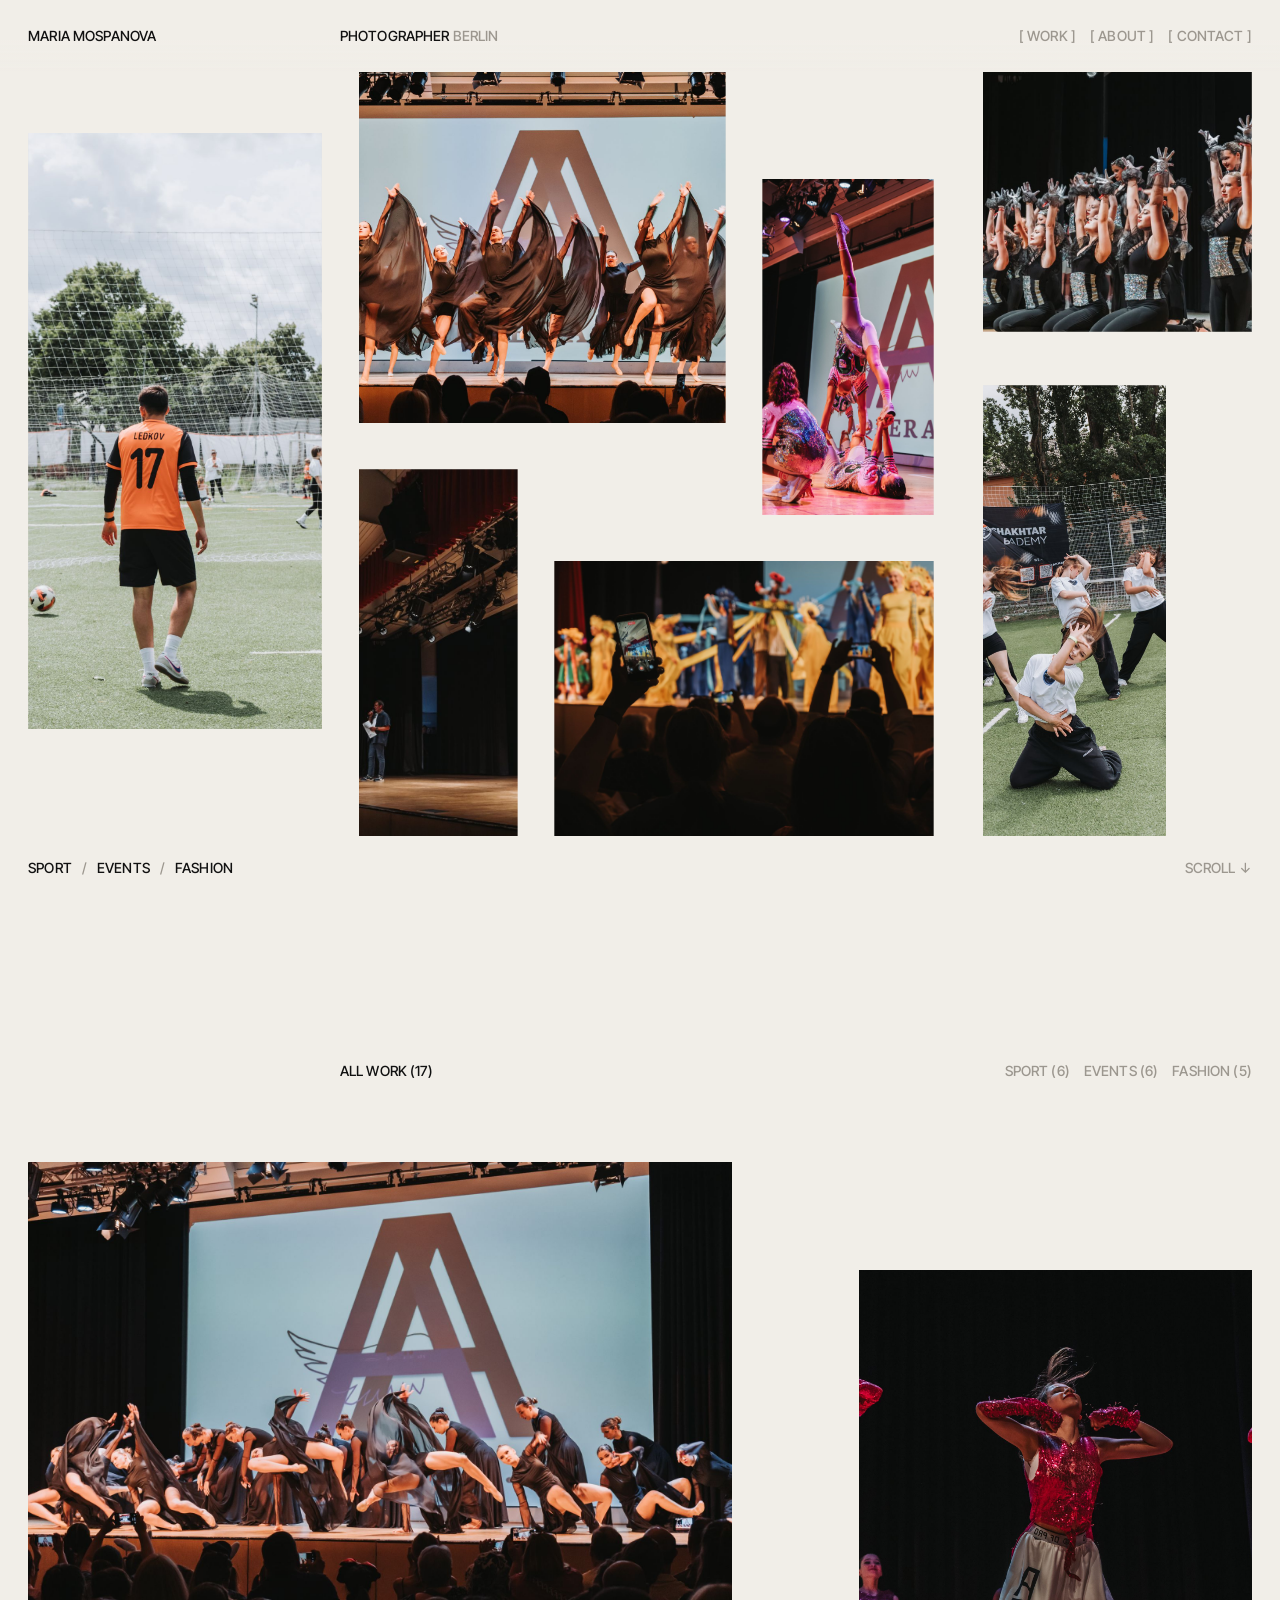
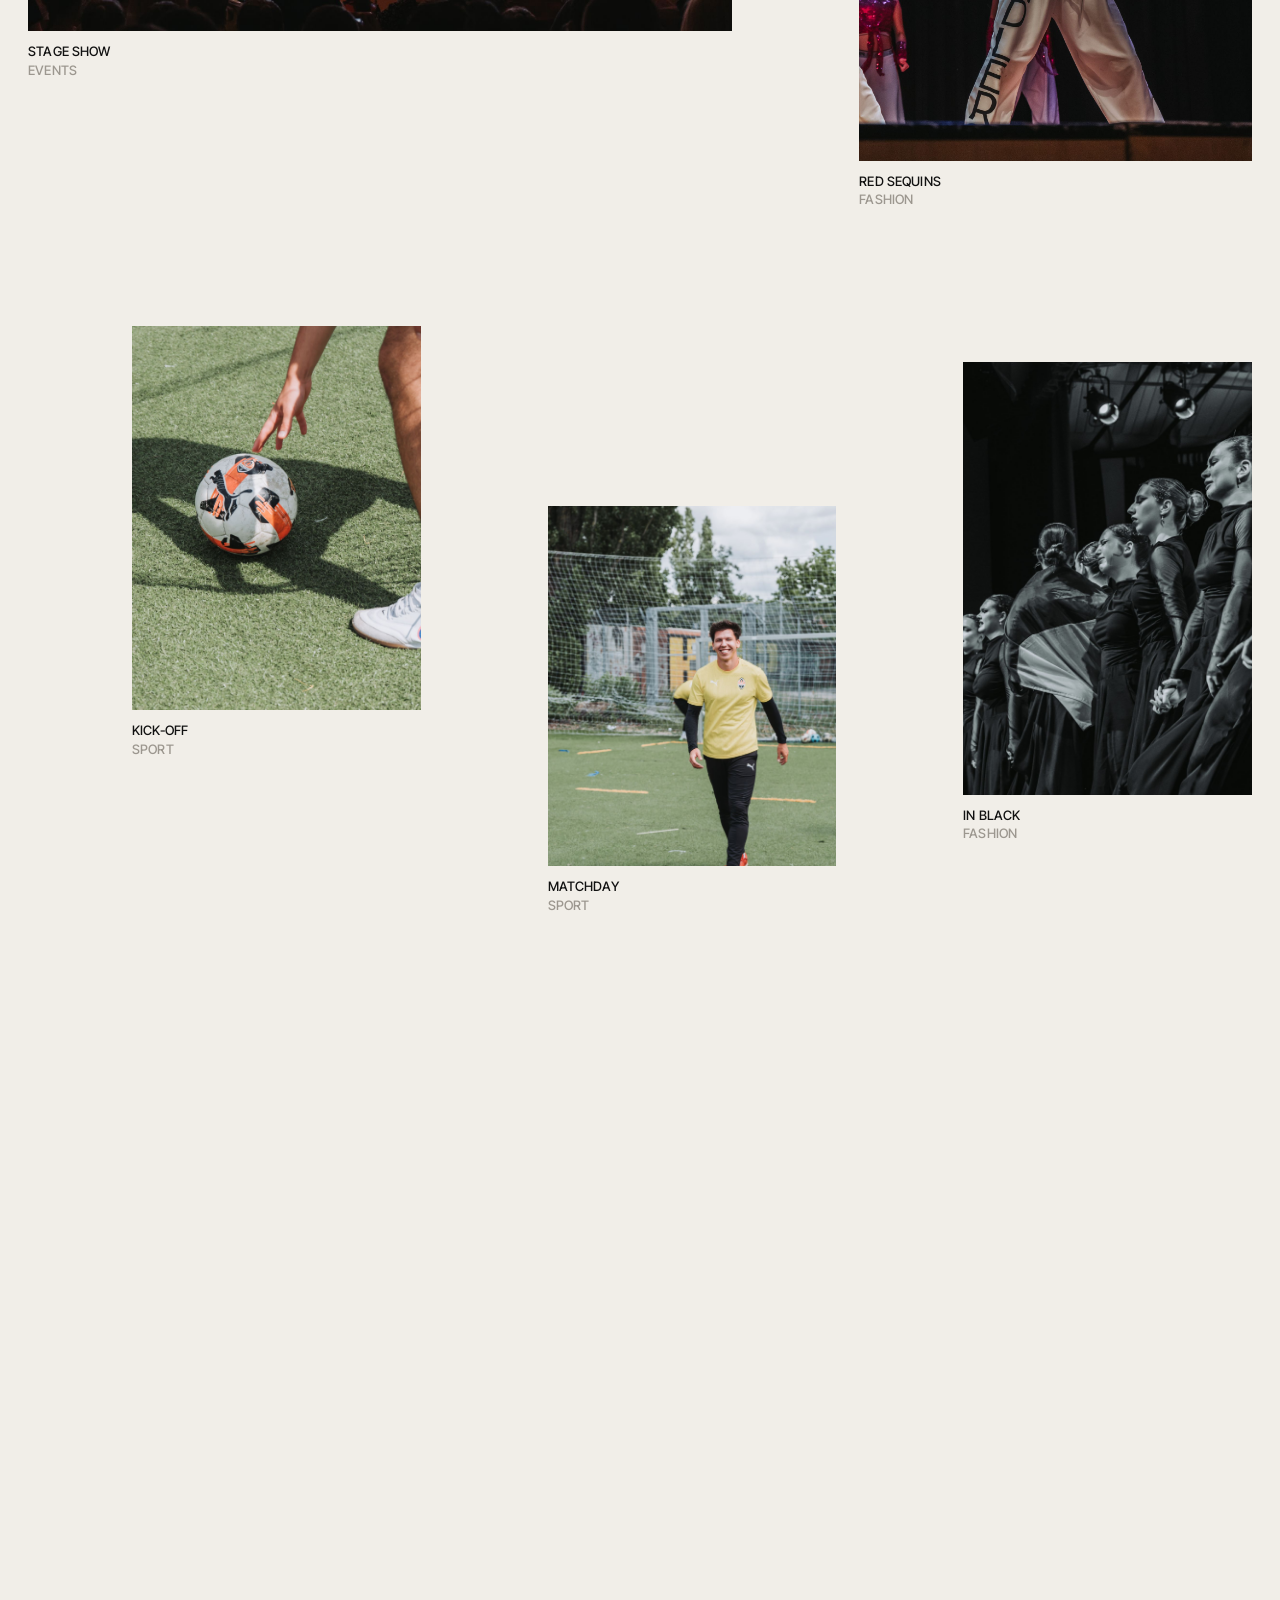
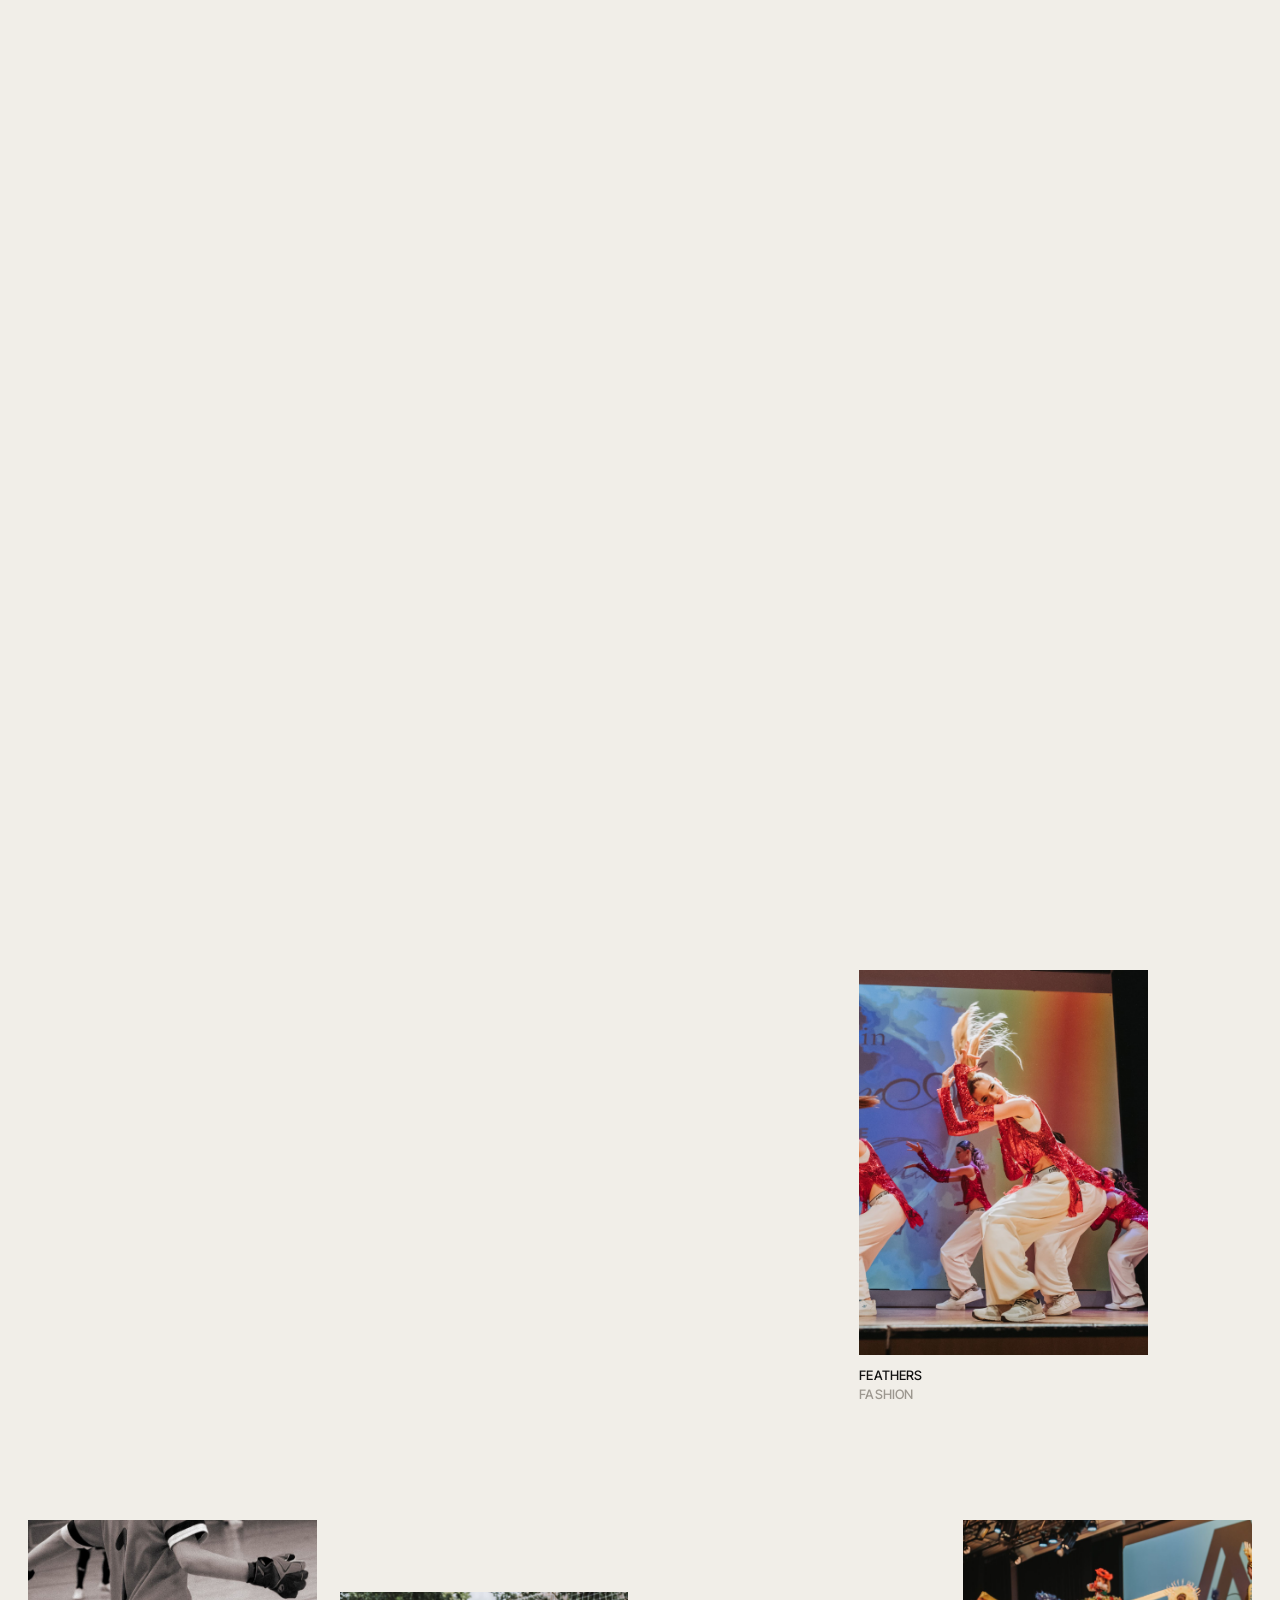
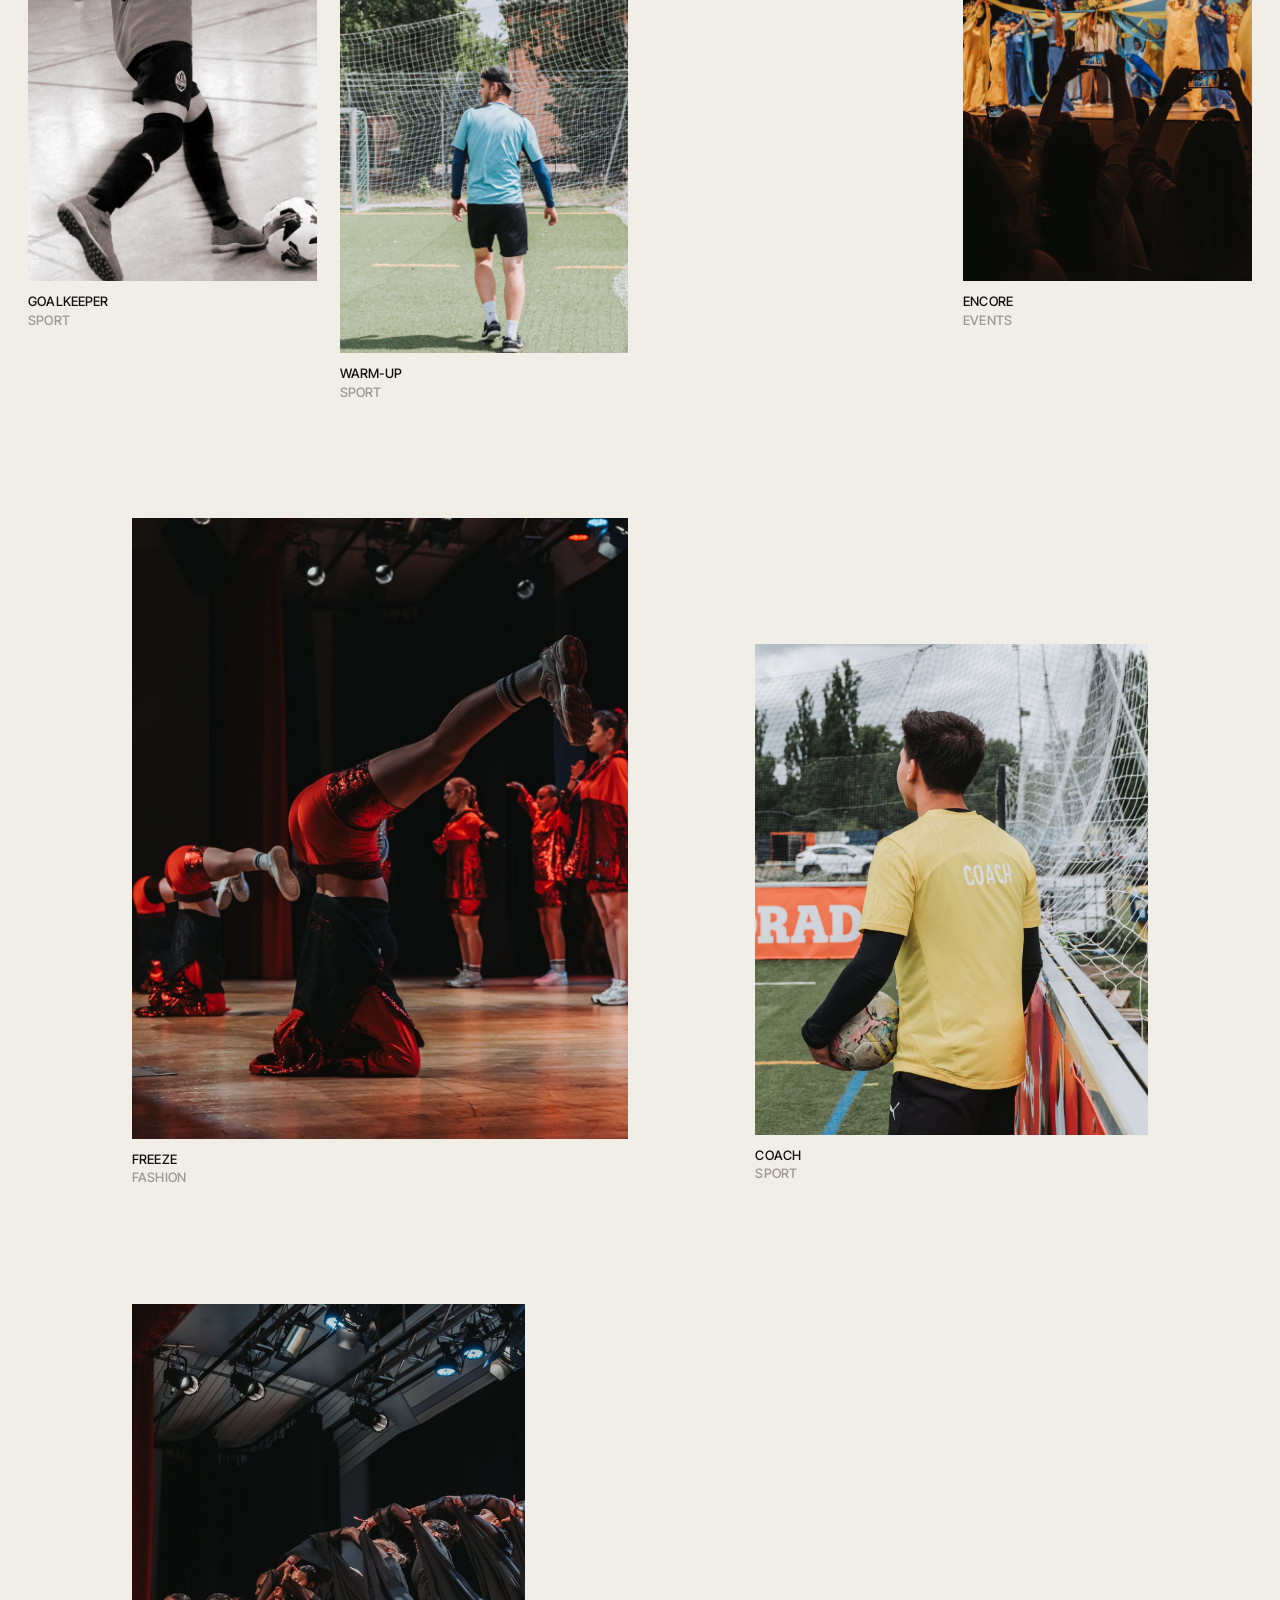
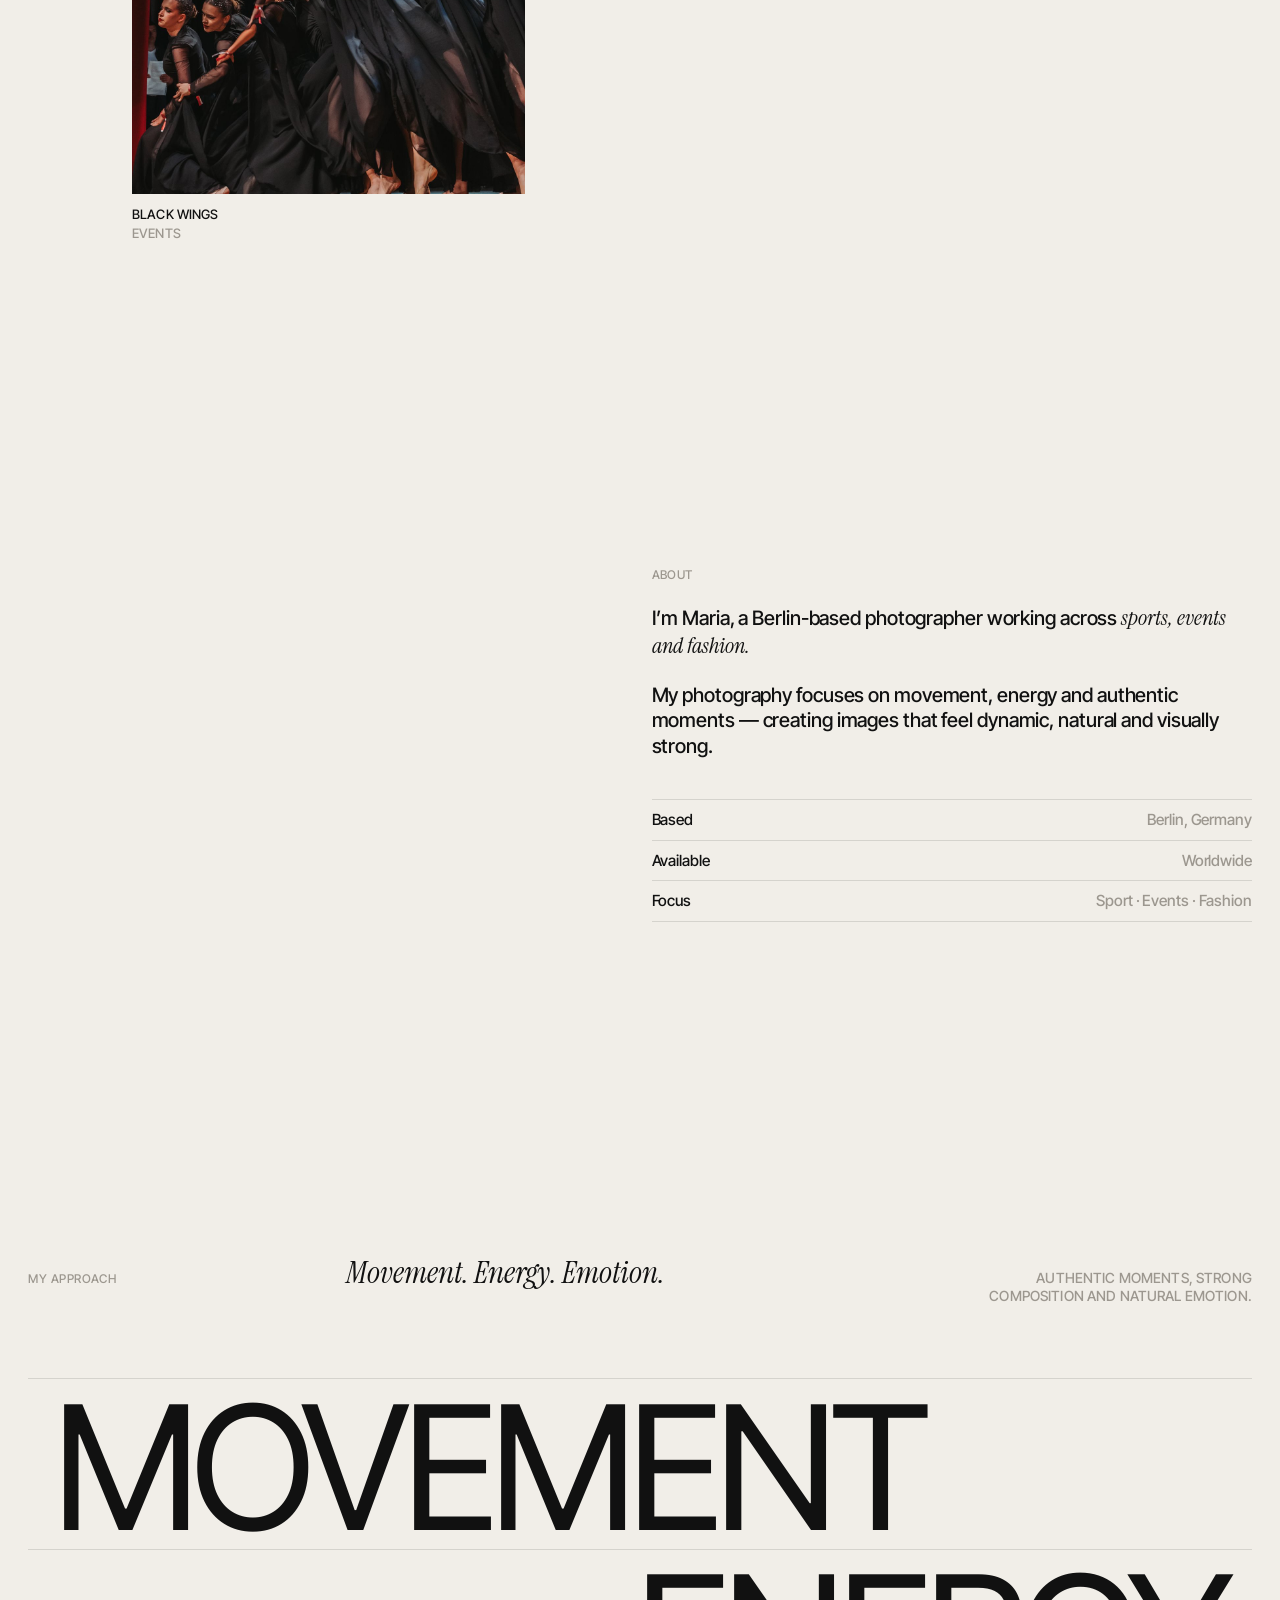
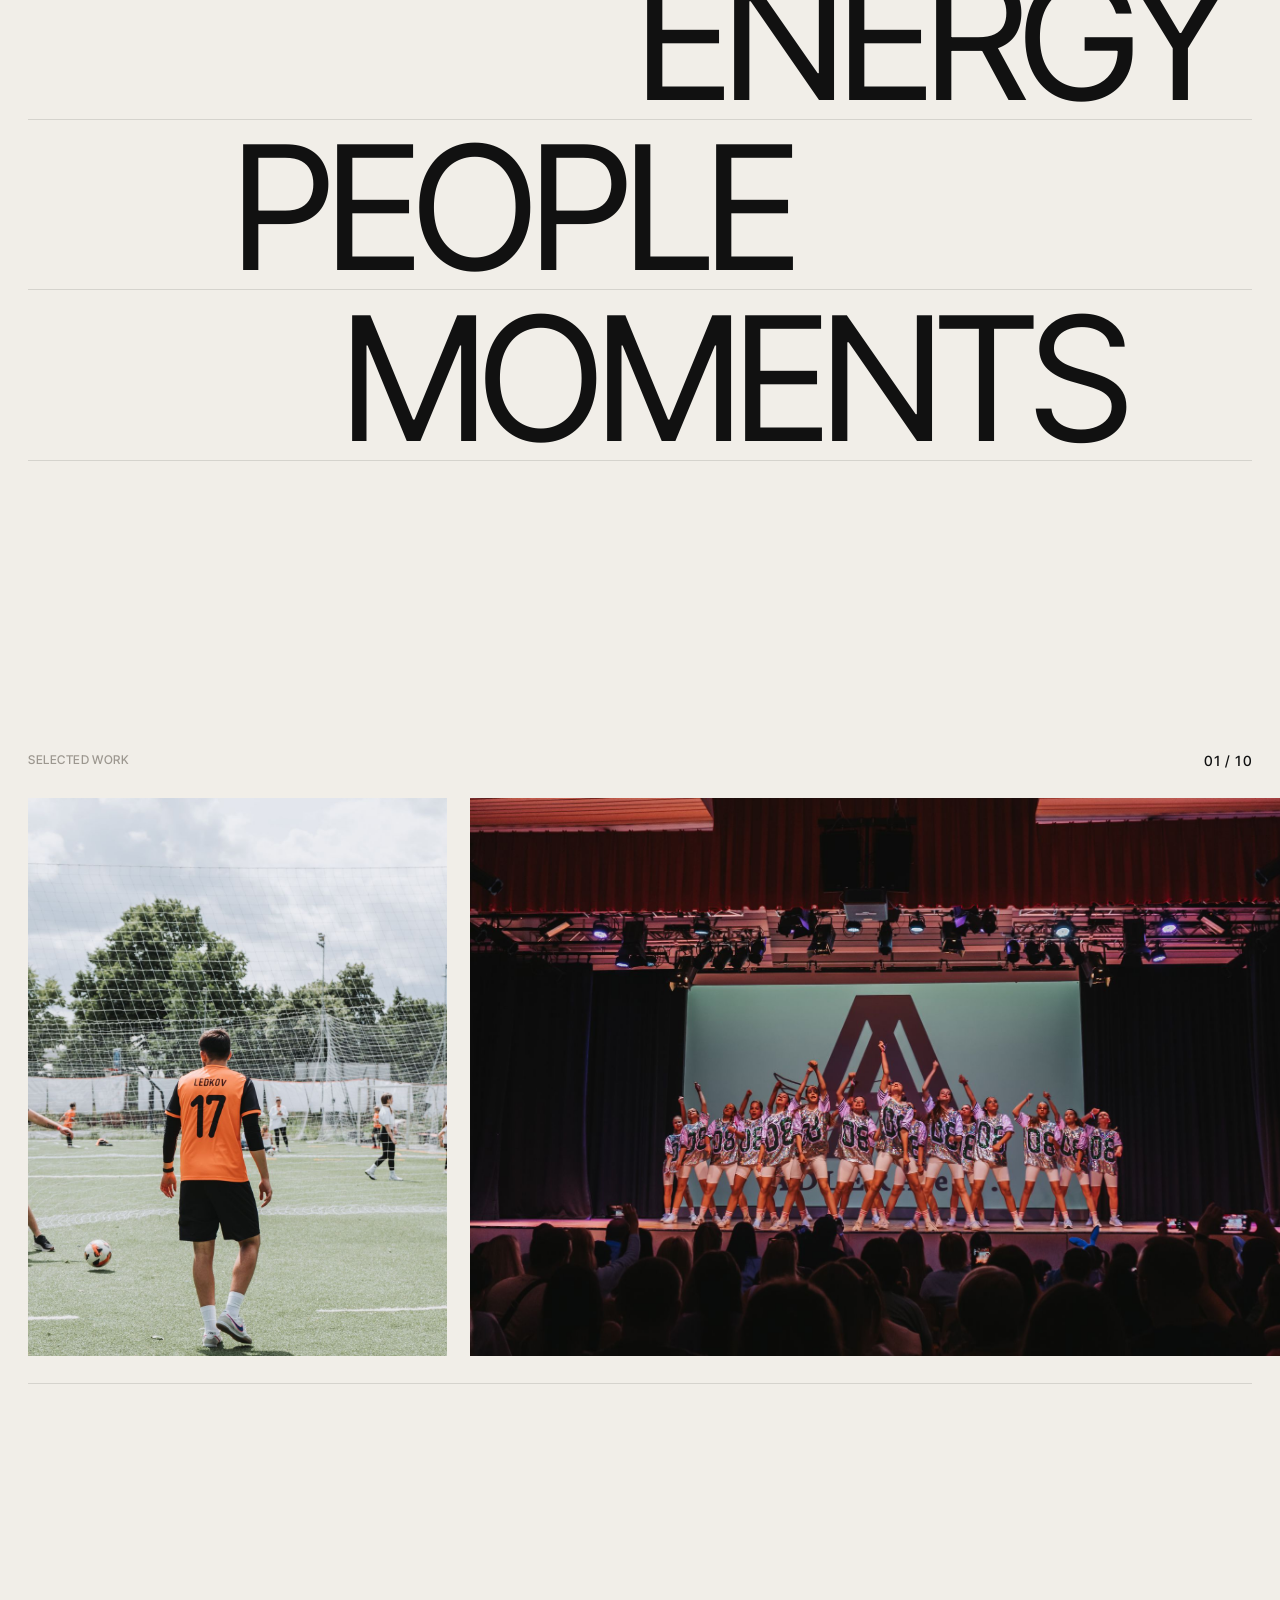
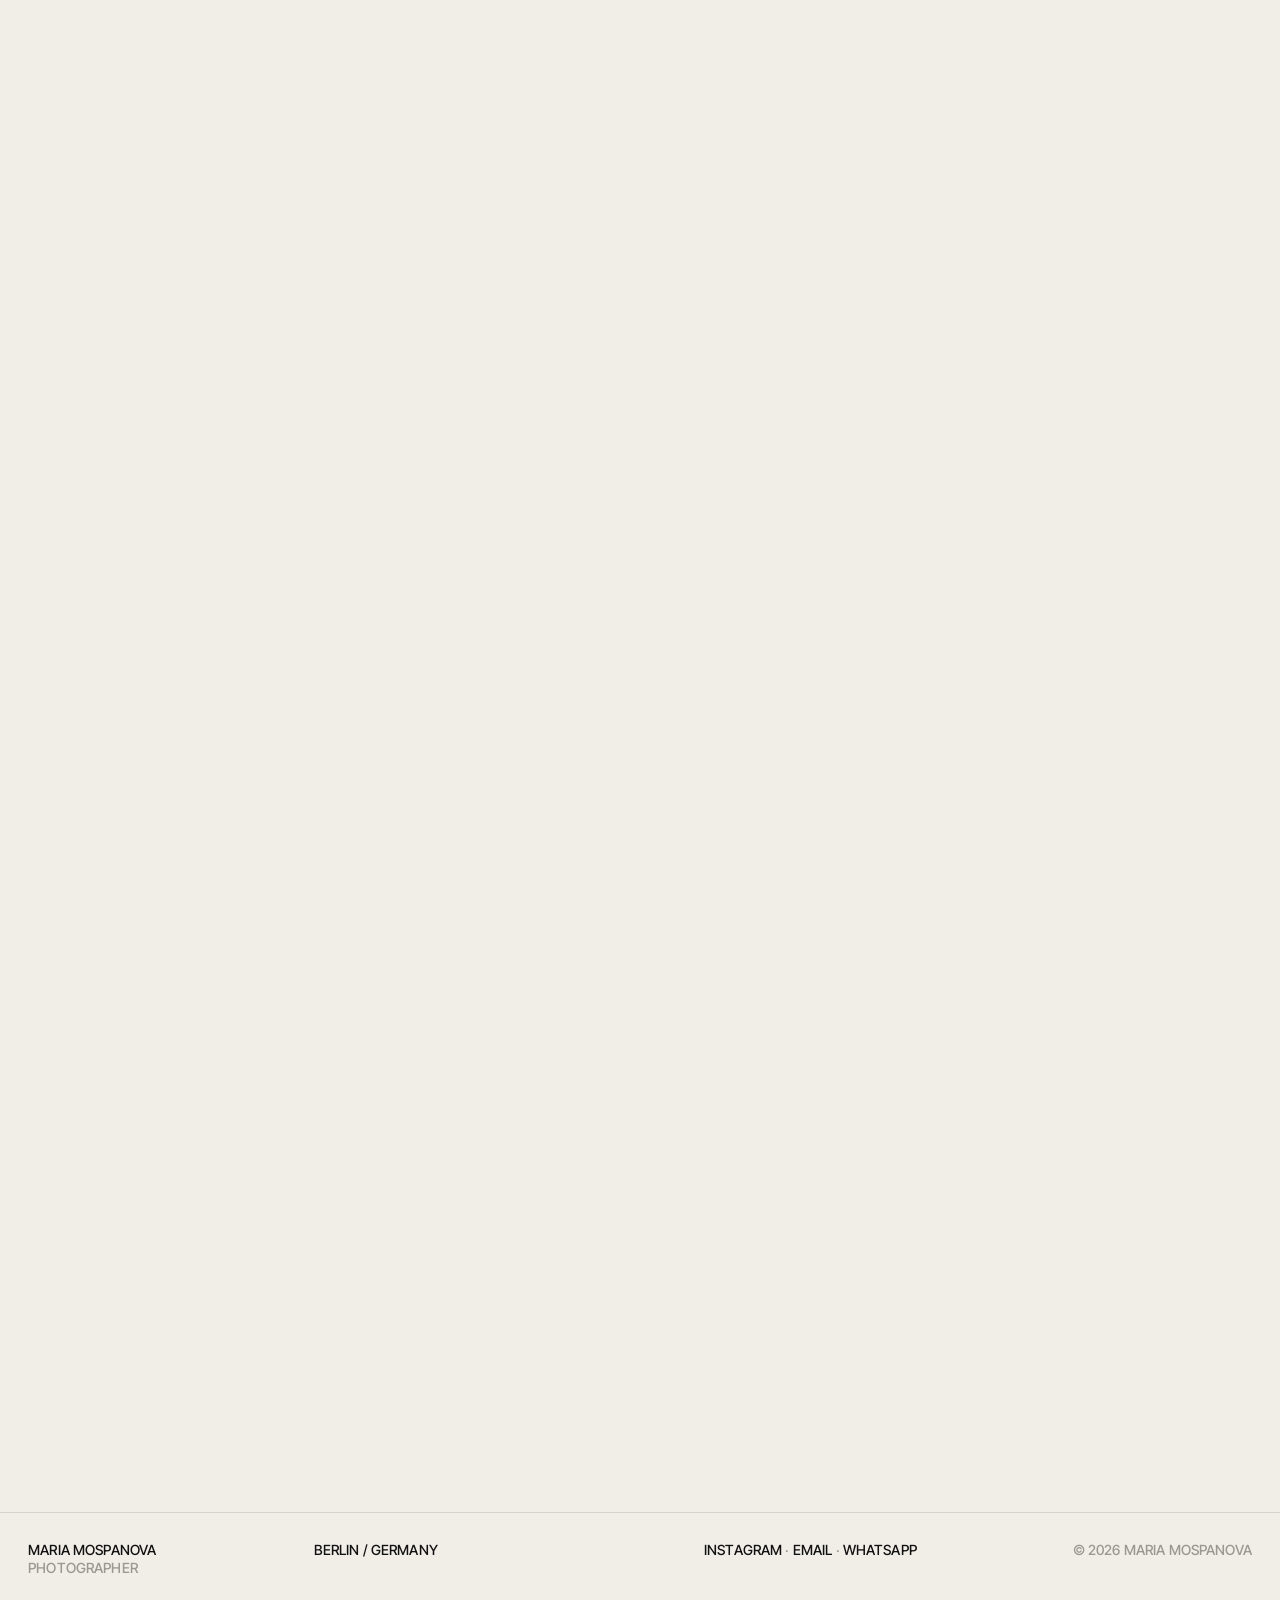
==== commit 3ef33770: "Remove the contact photo Leave the right column of the contact block empty for now, keeping only the" ====
--- a/index.html
+++ b/index.html
@@ -237,7 +237,6 @@
         </dl>
       </div>
       <aside class="contact__side" data-reveal>
-        <figure class="ph" style="--r:3/4"><img loading="lazy" src="assets/img/contact.jpg" data-ph="https://images.unsplash.com/photo-1534528741775-53994a69daeb?auto=format&fit=crop&w=800&q=80" alt="Smiling player on the pitch"></figure>
         <p class="contact__clock">Berlin <span data-clock>--:--</span></p>
       </aside>
     </section>
--- a/assets/css/style.css
+++ b/assets/css/style.css
@@ -392,7 +392,7 @@
 }
 .contact__email:hover { background-size: 100% 1px; }
 .contact__main .rows { max-width: 560px; margin-top: 2vh; }
-.contact__side { grid-column: 10 / -1; display: flex; flex-direction: column; gap: 12px; }
+.contact__side { grid-column: 10 / -1; display: flex; flex-direction: column; align-items: flex-end; gap: 12px; }
 .contact__clock { text-transform: uppercase; color: var(--muted); font-variant-numeric: tabular-nums; }
 .contact__clock span { color: var(--ink); }
 
@@ -556,7 +556,7 @@
   .contact { padding: 12vh var(--gutter) 10vh; }
   .contact__main { grid-column: 1 / -1; }
   .contact__email { font-size: clamp(16px, 5.4vw, 24px); overflow-wrap: anywhere; }
-  .contact__side { grid-column: 4 / -1; margin-top: 6vh; }
+  .contact__side { grid-column: 1 / -1; align-items: flex-start; margin-top: 4vh; }
 
   .footer { grid-template-columns: 1fr; gap: 14px; }
 
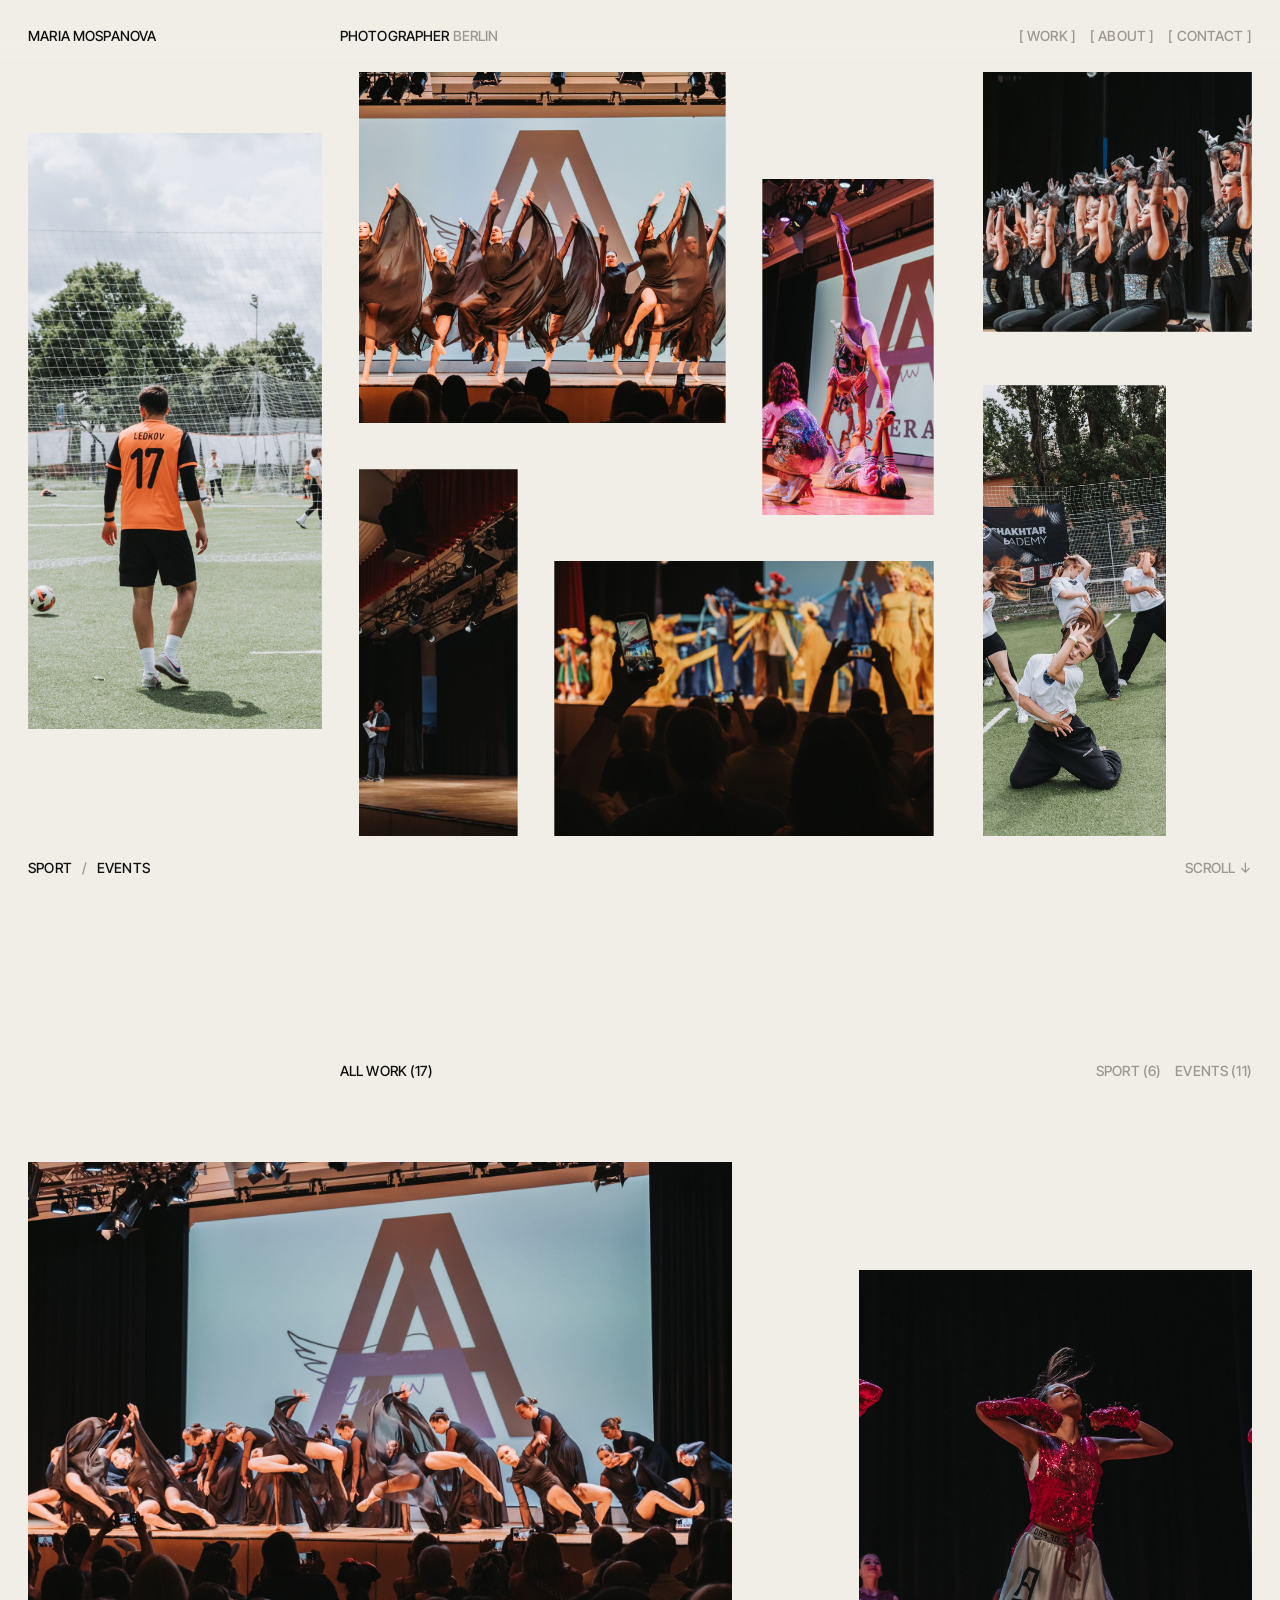
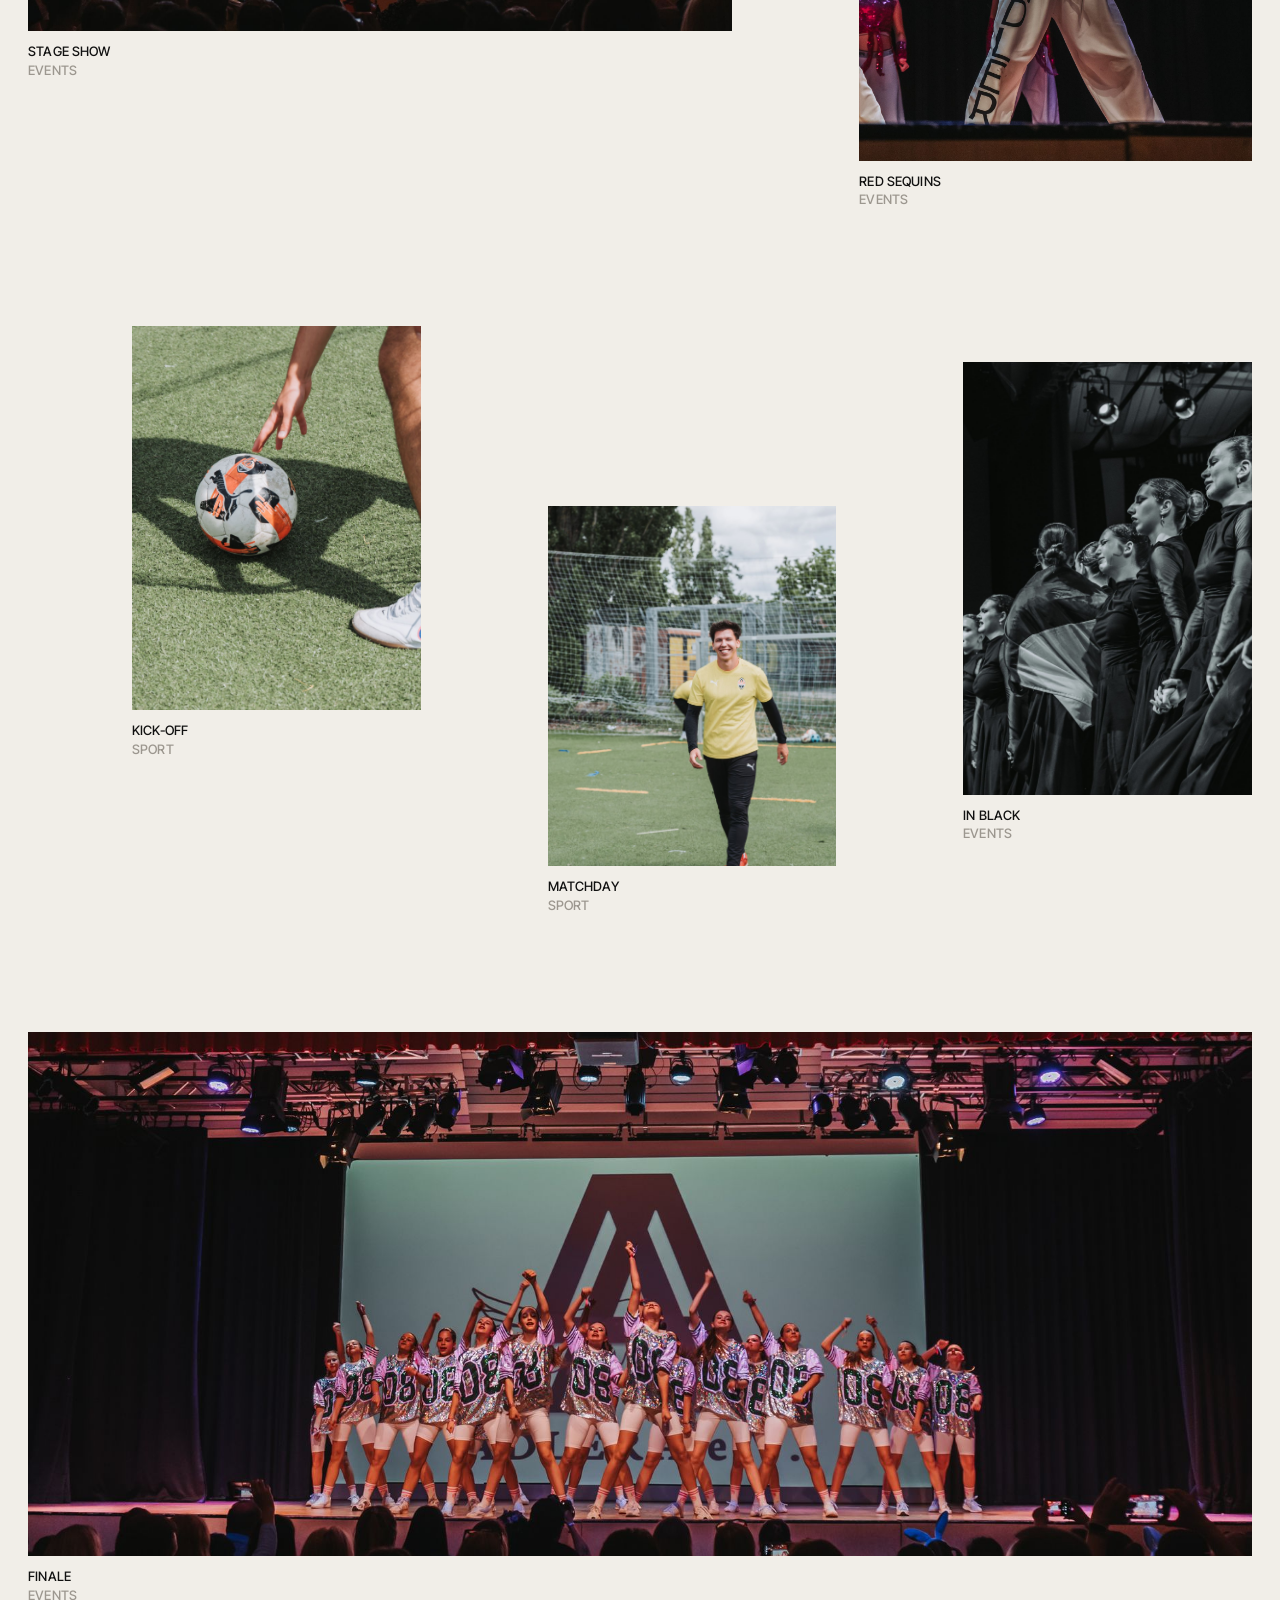
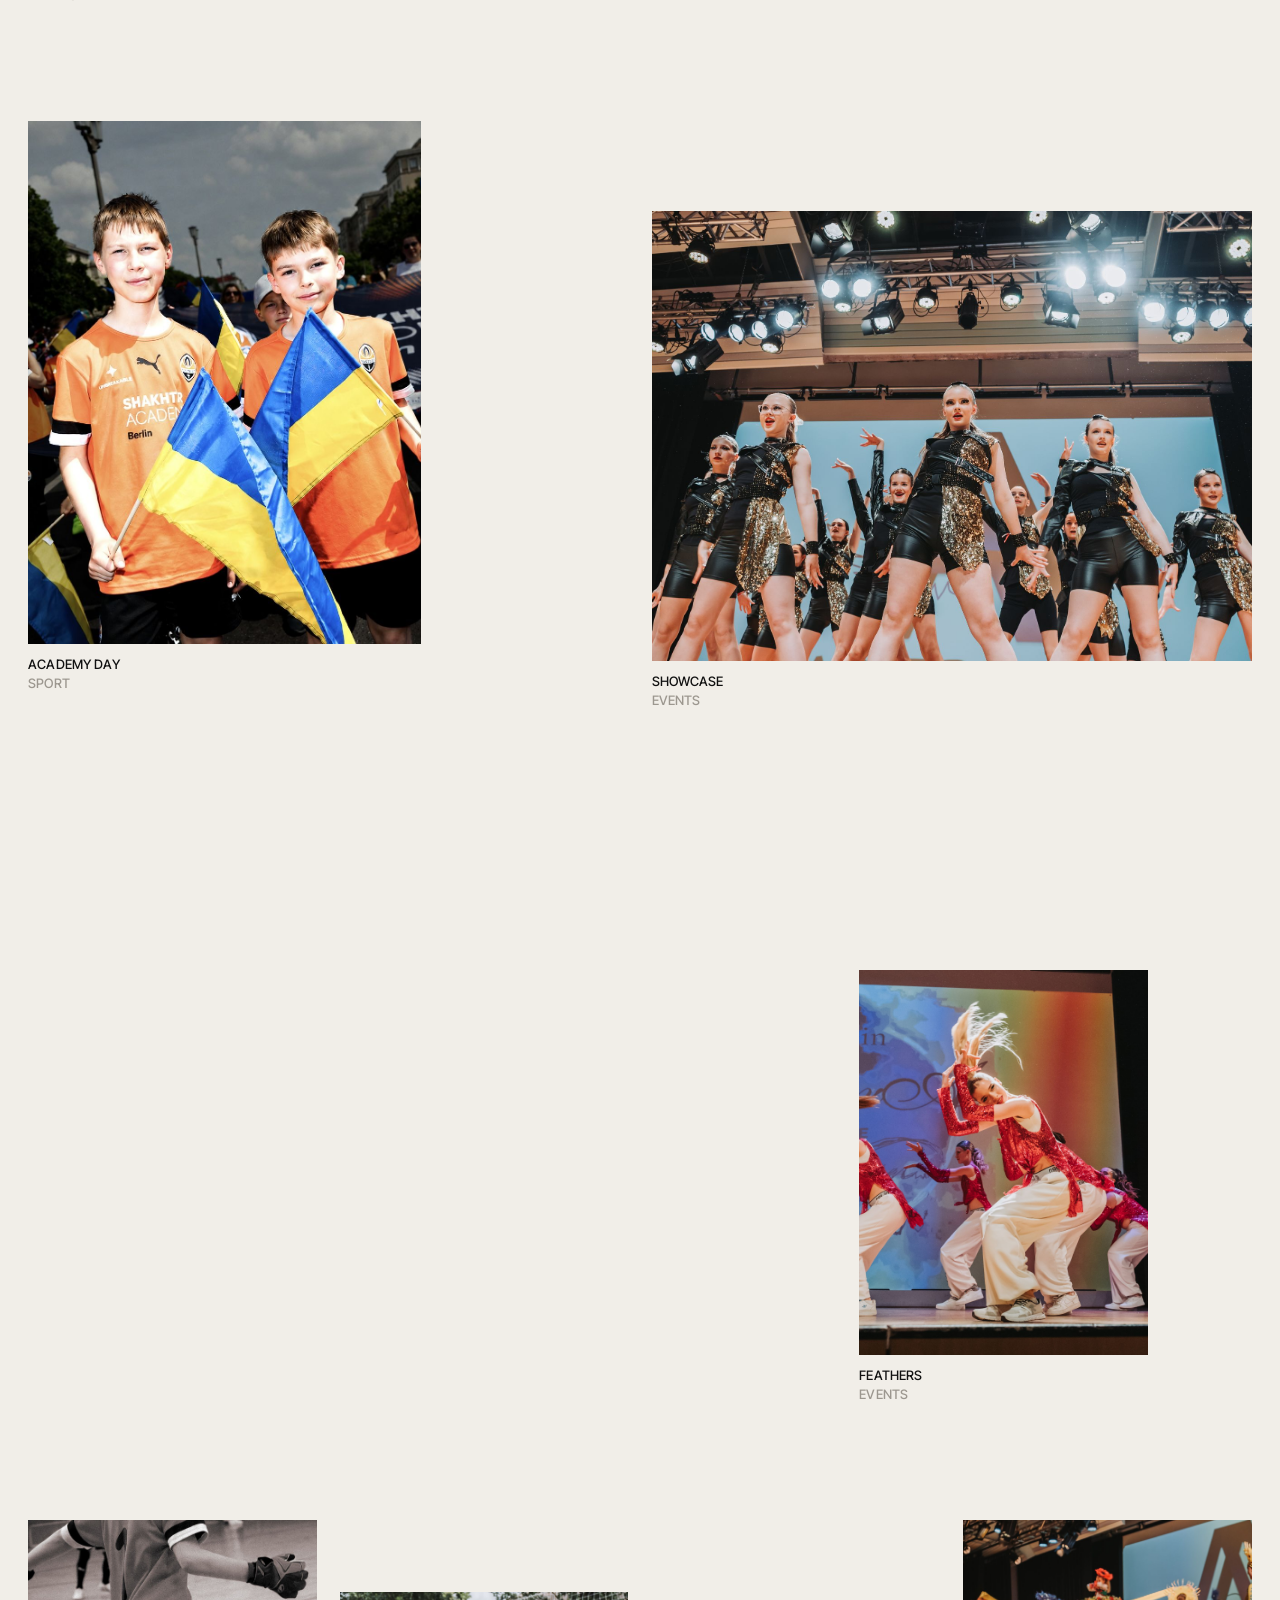
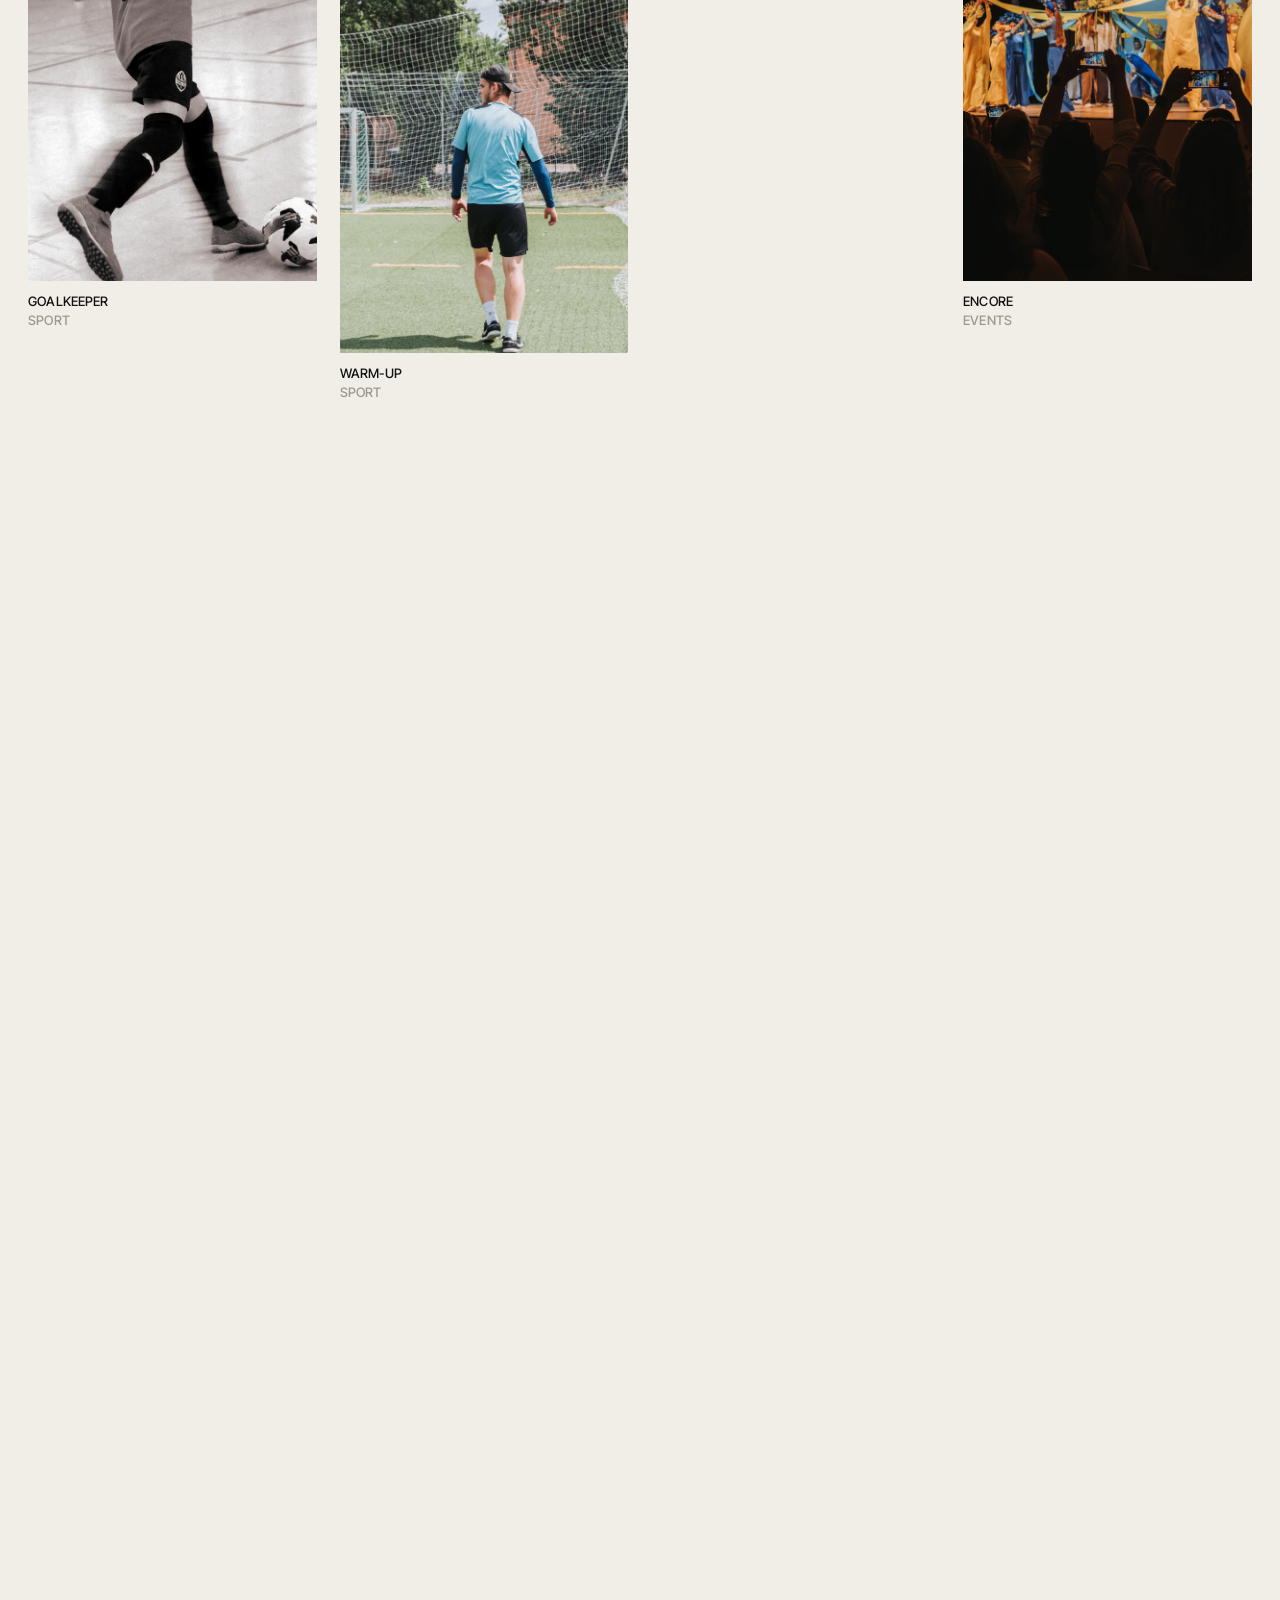
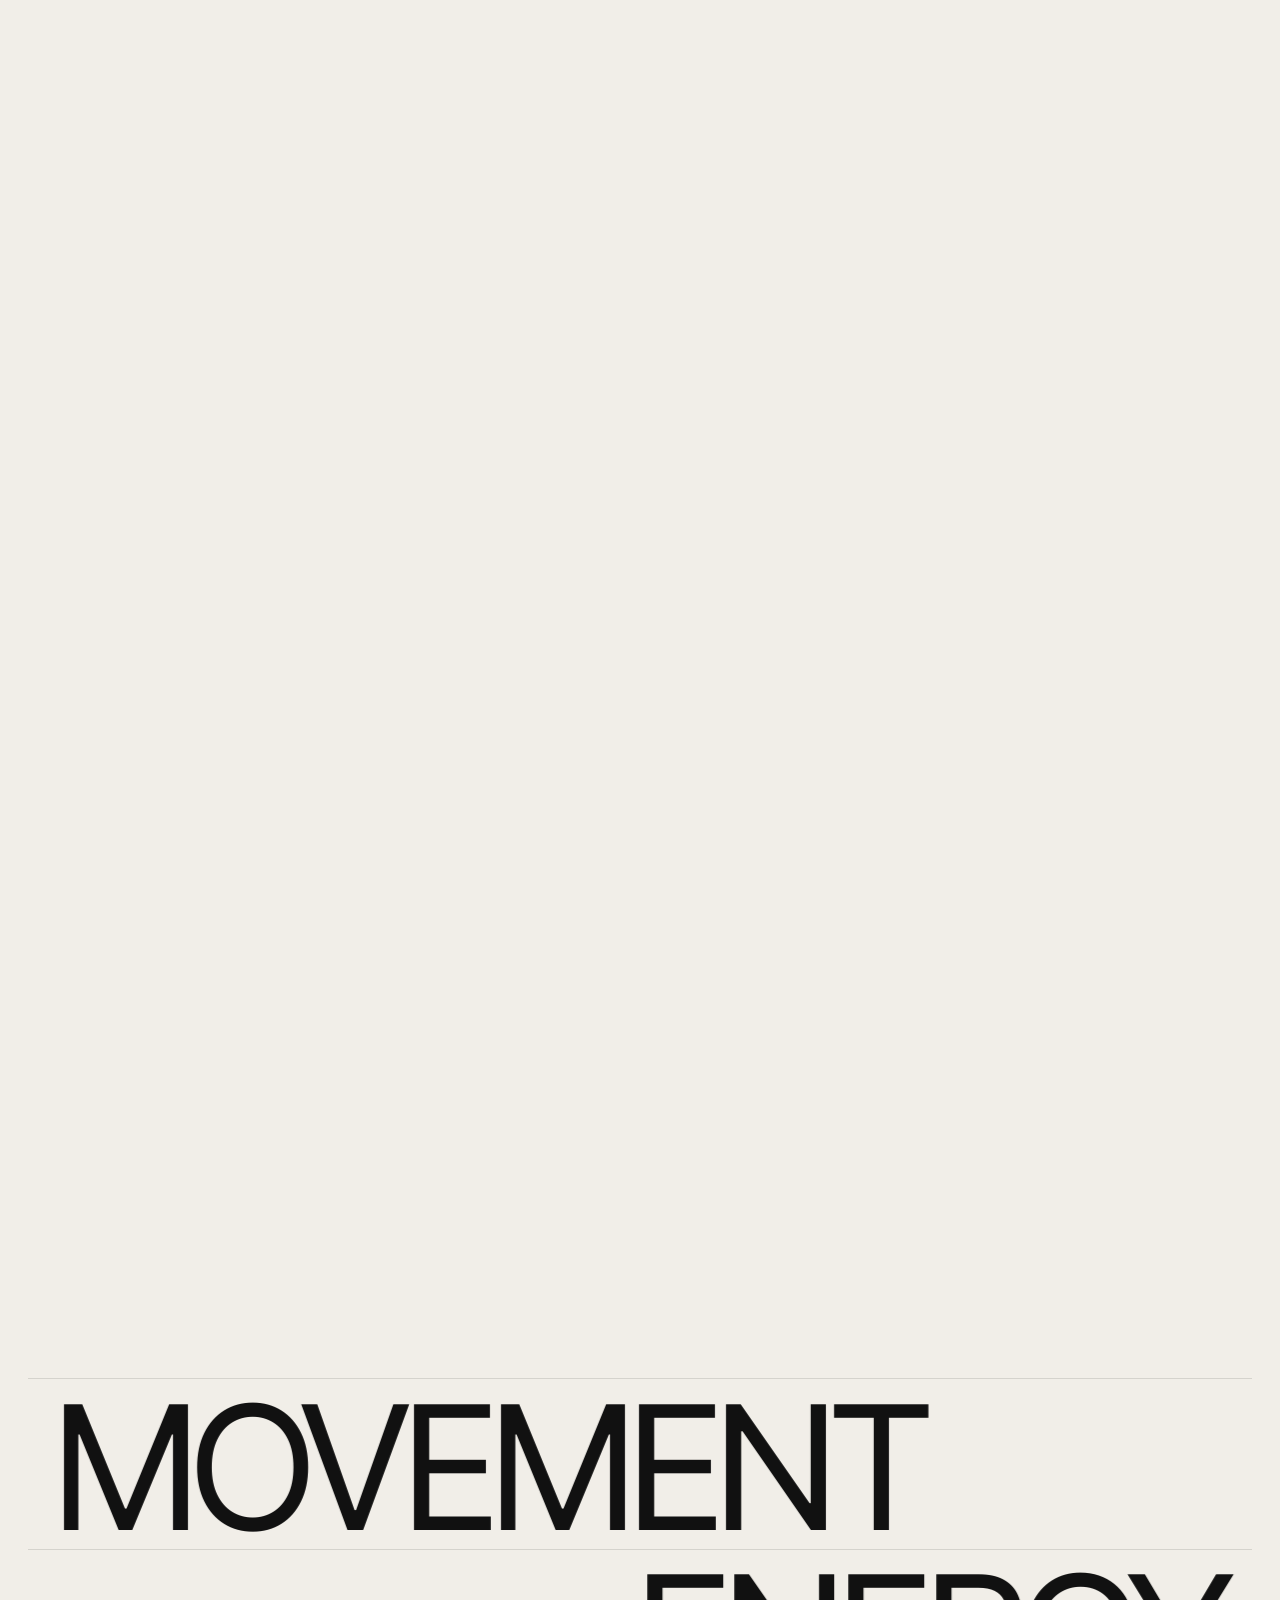
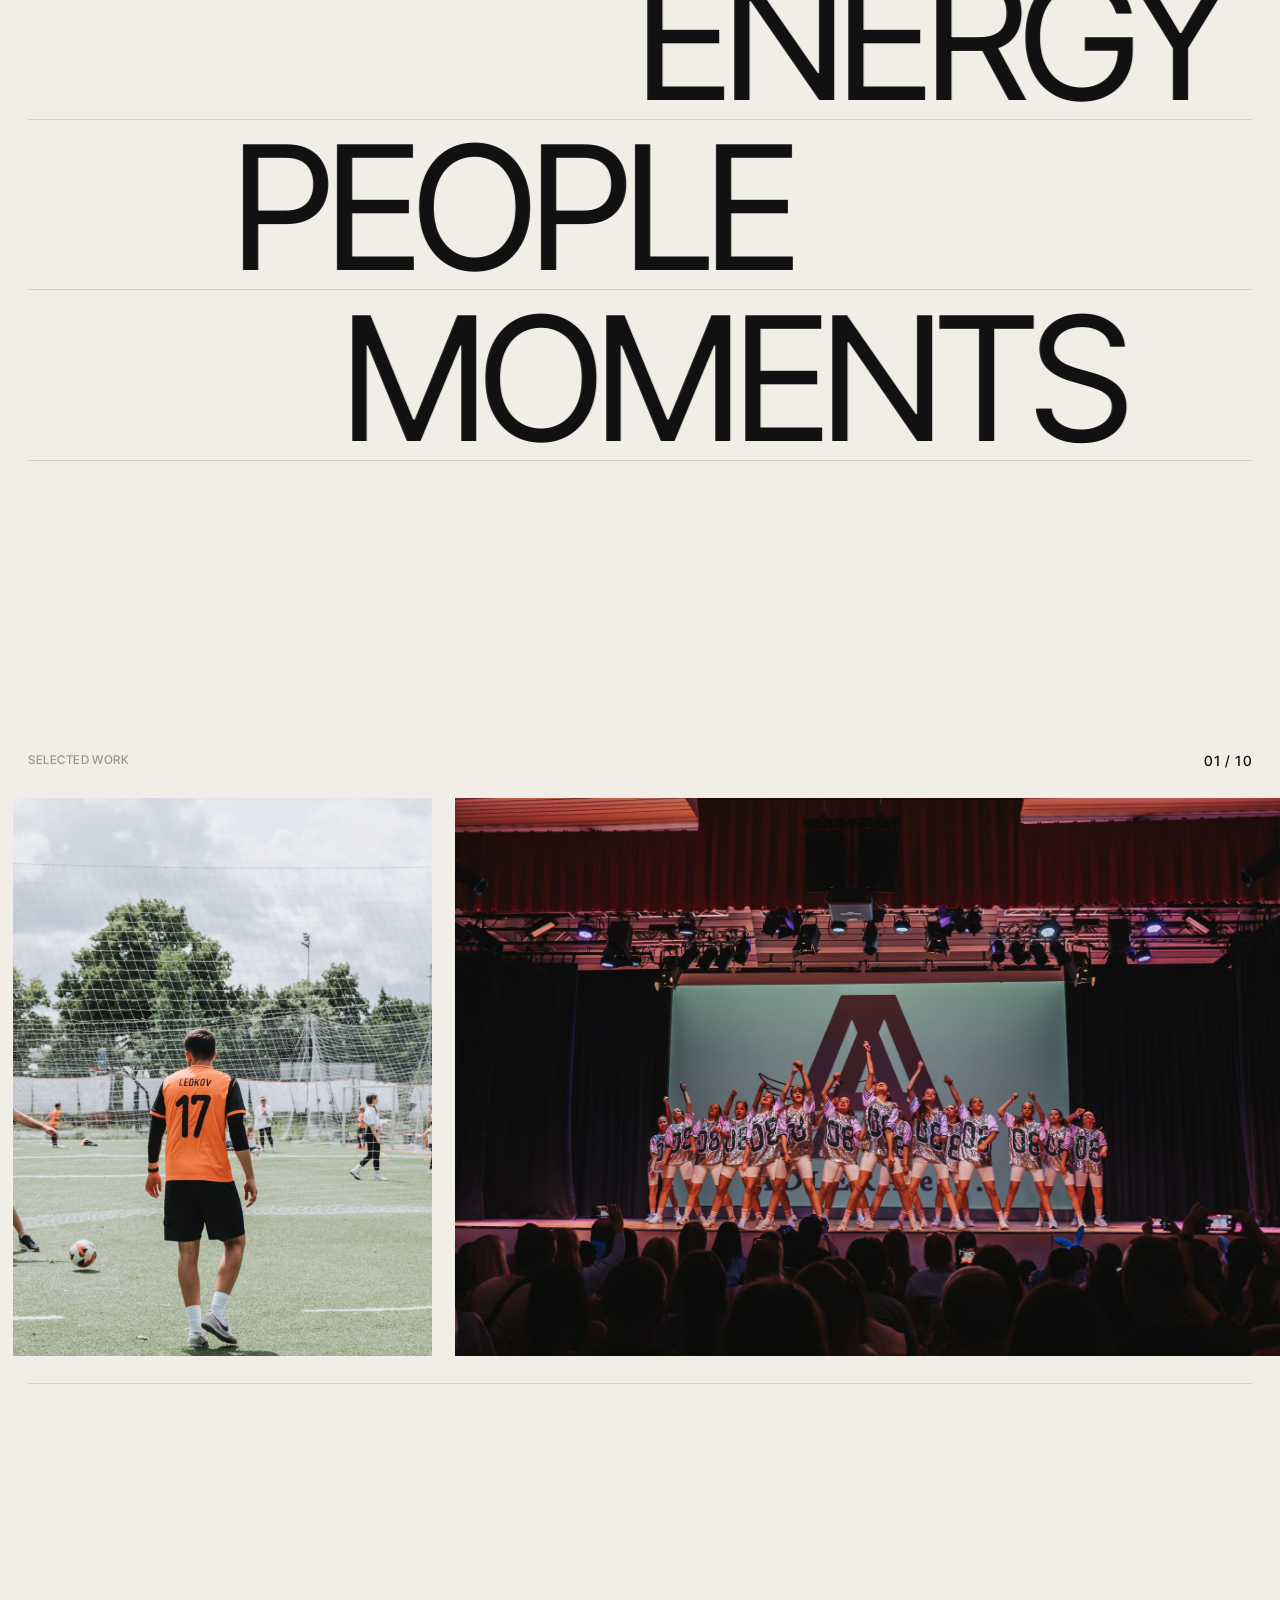
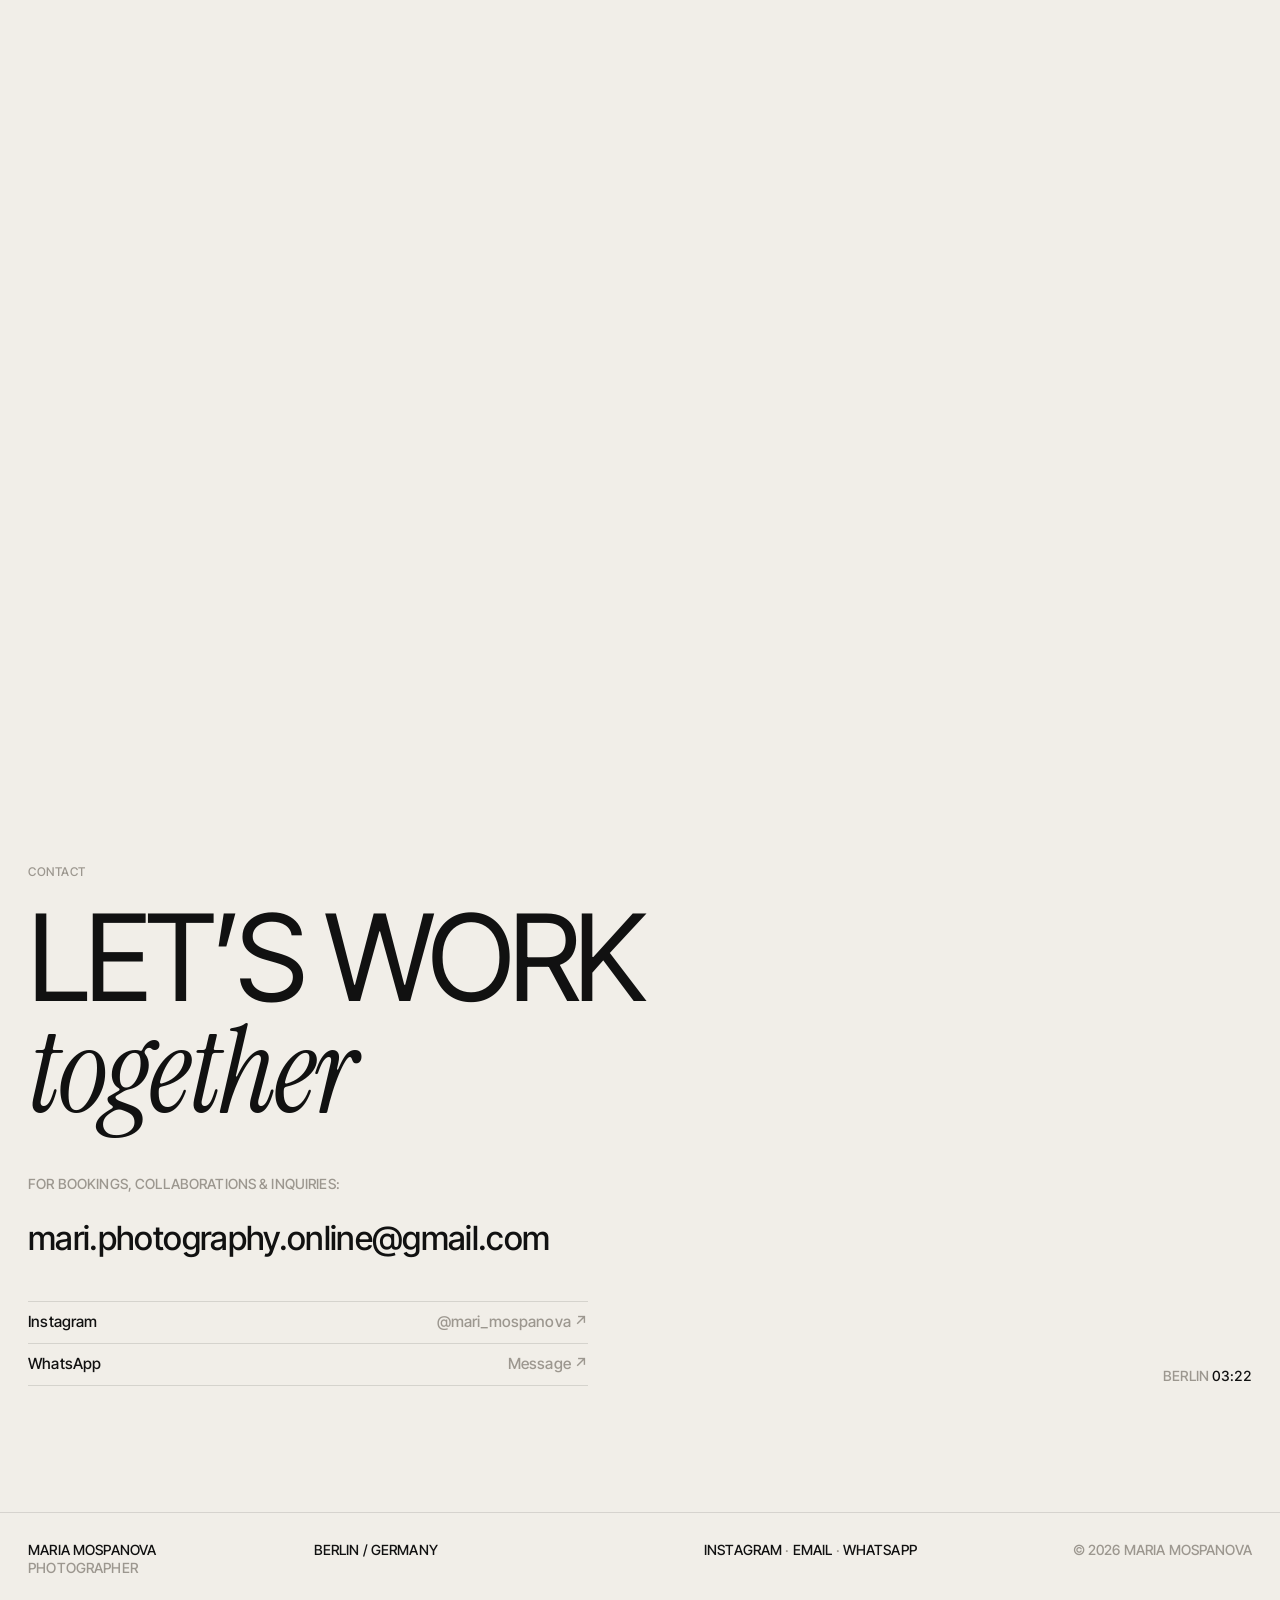
==== commit 6c7ada9f: "Drop the Fashion category No fashion material yet: move the five stage-costume shots to Events (Spor" ====
--- a/index.html
+++ b/index.html
@@ -4,11 +4,11 @@
   <meta charset="utf-8">
   <meta name="viewport" content="width=device-width, initial-scale=1">
   <title>Maria Mospanova — Photographer</title>
-  <meta name="description" content="Maria Mospanova — Berlin-based photographer working across sports, events and fashion.">
+  <meta name="description" content="Maria Mospanova — Berlin-based photographer working across sports and events.">
   <meta name="theme-color" content="#EEEAE3">
 
   <meta property="og:title" content="Maria Mospanova — Photographer">
-  <meta property="og:description" content="Sports, events and fashion photography. Berlin / Germany.">
+  <meta property="og:description" content="Sports and events photography. Berlin / Germany.">
   <meta property="og:type" content="website">
 
   <link rel="icon" href="data:image/svg+xml,%3Csvg xmlns='http://www.w3.org/2000/svg' viewBox='0 0 32 32'%3E%3Crect width='32' height='32' fill='%23121212'/%3E%3Ccircle cx='24' cy='8' r='3' fill='%23C8432B'/%3E%3Ctext x='5' y='25' font-family='Georgia' font-style='italic' font-size='20' fill='%23EEEAE3'%3EM%3C/text%3E%3C/svg%3E">
@@ -76,14 +76,14 @@
 
       <div class="hero__meta">
         <p class="hero__disciplines">
-          <span>Sport</span><i>/</i><span>Events</span><i>/</i><span>Fashion</span>
+          <span>Sport</span><i>/</i><span>Events</span>
         </p>
         <p class="hero__scroll">Scroll <span aria-hidden="true">↓</span></p>
       </div>
     </section>
 
     <!-- ============ 2. PORTFOLIO — editorial index ============
-         Each item: data-cat (sport|events|fashion), --col = desktop grid column,
+         Each item: data-cat (sport|events), --col = desktop grid column,
          --mt = vertical offset, data-m = mobile placement (full|left|right|pairL|pairR).
          To swap a photo: change the img src (e.g. assets/img/sport-01.jpg) + caption. -->
     <section class="work" id="work" data-section="Work">
@@ -91,8 +91,7 @@
         <p class="work__all"><button type="button" class="is-active" data-filter="all">All work <span>(17)</span></button></p>
         <p class="work__filters">
           <button type="button" data-filter="sport">Sport <span>(6)</span></button>
-          <button type="button" data-filter="events">Events <span>(6)</span></button>
-          <button type="button" data-filter="fashion">Fashion <span>(5)</span></button>
+          <button type="button" data-filter="events">Events <span>(11)</span></button>
         </p>
       </div>
 
@@ -101,9 +100,9 @@
           <div class="ph"><img loading="lazy" src="assets/img/work-01.jpg" data-ph="https://images.unsplash.com/photo-1517649763962-0c623066013b?auto=format&fit=crop&w=1600&q=80" alt="Dance company performing on stage"></div>
           <figcaption class="cap"><span>Stage Show</span><span>Events</span></figcaption>
         </figure>
-        <figure class="tile" data-cat="fashion" data-m="right" style="--col:9 / span 4;--mt:12vh;--r:4/5" data-reveal>
+        <figure class="tile" data-cat="events" data-m="right" style="--col:9 / span 4;--mt:12vh;--r:4/5" data-reveal>
           <div class="ph"><img loading="lazy" src="assets/img/work-02.jpg" data-ph="https://images.unsplash.com/photo-1509631179647-0177331693ae?auto=format&fit=crop&w=1000&q=80" alt="Dancer in red sequin top"></div>
-          <figcaption class="cap"><span>Red Sequins</span><span>Fashion</span></figcaption>
+          <figcaption class="cap"><span>Red Sequins</span><span>Events</span></figcaption>
         </figure>
         <figure class="tile" data-cat="sport" data-m="pairL" style="--col:2 / span 3;--mt:0vh;--r:3/4" data-reveal>
           <div class="ph"><img loading="lazy" src="assets/img/work-03.jpg" data-ph="https://images.unsplash.com/photo-1514525253161-7a46d19cd819?auto=format&fit=crop&w=900&q=80" alt="Hand placing a football on the pitch"></div>
@@ -113,9 +112,9 @@
           <div class="ph"><img loading="lazy" src="assets/img/work-04.jpg" data-ph="https://images.unsplash.com/photo-1552674605-db6ffd4facb5?auto=format&fit=crop&w=900&q=80" alt="Smiling player walking off the pitch"></div>
           <figcaption class="cap"><span>Matchday</span><span>Sport</span></figcaption>
         </figure>
-        <figure class="tile" data-cat="fashion" data-m="left" style="--col:10 / span 3;--mt:4vh;--r:2/3" data-reveal>
+        <figure class="tile" data-cat="events" data-m="left" style="--col:10 / span 3;--mt:4vh;--r:2/3" data-reveal>
           <div class="ph"><img loading="lazy" src="assets/img/work-05.jpg" data-ph="https://images.unsplash.com/photo-1469334031218-e382a71b716b?auto=format&fit=crop&w=900&q=80" alt="Dancers in black dresses, black and white"></div>
-          <figcaption class="cap"><span>In Black</span><span>Fashion</span></figcaption>
+          <figcaption class="cap"><span>In Black</span><span>Events</span></figcaption>
         </figure>
         <figure class="tile" data-cat="events" data-m="full" style="--col:1 / -1;--mt:0vh;--r:21/9" data-reveal>
           <div class="ph"><img loading="lazy" src="assets/img/work-06.jpg" data-ph="https://images.unsplash.com/photo-1501281668745-f7f57925c3b4?auto=format&fit=crop&w=2000&q=80" alt="Full company on stage at the finale"></div>
@@ -133,9 +132,9 @@
           <div class="ph"><img loading="lazy" src="assets/img/work-09.jpg" data-ph="https://images.unsplash.com/photo-1540575467063-178a50c2df87?auto=format&fit=crop&w=1400&q=80" alt="Dancers in formation on stage"></div>
           <figcaption class="cap"><span>Formation</span><span>Events</span></figcaption>
         </figure>
-        <figure class="tile" data-cat="fashion" data-m="right" style="--col:9 / span 3;--mt:16vh;--r:3/4" data-reveal>
+        <figure class="tile" data-cat="events" data-m="right" style="--col:9 / span 3;--mt:16vh;--r:3/4" data-reveal>
           <div class="ph"><img loading="lazy" src="assets/img/work-10.jpg" data-ph="https://images.unsplash.com/photo-1496747611176-843222e1e57c?auto=format&fit=crop&w=900&q=80" alt="Dancer with feathered headpiece mid-move"></div>
-          <figcaption class="cap"><span>Feathers</span><span>Fashion</span></figcaption>
+          <figcaption class="cap"><span>Feathers</span><span>Events</span></figcaption>
         </figure>
         <figure class="tile" data-cat="sport" data-m="pairL" style="--col:1 / span 3;--mt:0vh;--r:4/5" data-reveal>
           <div class="ph"><img loading="lazy" src="assets/img/work-11.jpg" data-ph="https://images.unsplash.com/photo-1530549387789-4c1017266635?auto=format&fit=crop&w=800&q=80" alt="Goalkeeper with the ball, black and white"></div>
@@ -149,9 +148,9 @@
           <div class="ph"><img loading="lazy" src="assets/img/work-13.jpg" data-ph="https://images.unsplash.com/photo-1505236858219-8359eb29e329?auto=format&fit=crop&w=800&q=80" alt="Audience filming the show on phones"></div>
           <figcaption class="cap"><span>Encore</span><span>Events</span></figcaption>
         </figure>
-        <figure class="tile" data-cat="fashion" data-m="full" style="--col:2 / span 5;--mt:0vh;--r:4/5" data-reveal>
+        <figure class="tile" data-cat="events" data-m="full" style="--col:2 / span 5;--mt:0vh;--r:4/5" data-reveal>
           <div class="ph"><img loading="lazy" src="assets/img/work-14.jpg" data-ph="https://images.unsplash.com/photo-1529139574466-a303027c1d8b?auto=format&fit=crop&w=1200&q=80" alt="Dancer in a headstand freeze"></div>
-          <figcaption class="cap"><span>Freeze</span><span>Fashion</span></figcaption>
+          <figcaption class="cap"><span>Freeze</span><span>Events</span></figcaption>
         </figure>
         <figure class="tile" data-cat="sport" data-m="right" style="--col:8 / span 4;--mt:14vh;--r:4/5" data-reveal>
           <div class="ph"><img loading="lazy" src="assets/img/work-15.jpg" data-ph="https://images.unsplash.com/photo-1508098682722-e99c43a406b2?auto=format&fit=crop&w=1200&q=80" alt="Coach watching the game by the net"></div>
@@ -161,9 +160,9 @@
           <div class="ph"><img loading="lazy" src="assets/img/work-16.jpg" data-ph="https://images.unsplash.com/photo-1492684223066-81342ee5ff30?auto=format&fit=crop&w=900&q=80" alt="Dancers in flowing black costumes"></div>
           <figcaption class="cap"><span>Black Wings</span><span>Events</span></figcaption>
         </figure>
-        <figure class="tile" data-cat="fashion" data-m="pairR" style="--col:8 / span 4;--mt:10vh;--r:4/5" data-reveal>
+        <figure class="tile" data-cat="events" data-m="pairR" style="--col:8 / span 4;--mt:10vh;--r:4/5" data-reveal>
           <div class="ph"><img loading="lazy" src="assets/img/work-17.jpg" data-ph="https://images.unsplash.com/photo-1483985988355-763728e1935b?auto=format&fit=crop&w=1400&q=80" alt="Dancers with silver fans"></div>
-          <figcaption class="cap"><span>Silver Fans</span><span>Fashion</span></figcaption>
+          <figcaption class="cap"><span>Silver Fans</span><span>Events</span></figcaption>
         </figure>
       </div>
     </section>
@@ -172,12 +171,12 @@
     <section class="about" id="about" data-section="About">
       <div class="about__text" data-reveal>
         <p class="label">About</p>
-        <p class="about__lead">I’m Maria, a Berlin-based photographer working across <em>sports, events and fashion.</em></p>
+        <p class="about__lead">I’m Maria, a Berlin-based photographer working across <em>sports and events.</em></p>
         <p>My photography focuses on movement, energy and authentic moments — creating images that feel dynamic, natural and visually strong.</p>
         <dl class="rows">
           <div><dt>Based</dt><dd>Berlin, Germany</dd></div>
           <div><dt>Available</dt><dd>Worldwide</dd></div>
-          <div><dt>Focus</dt><dd>Sport · Events · Fashion</dd></div>
+          <div><dt>Focus</dt><dd>Sport · Events</dd></div>
         </dl>
       </div>
     </section>
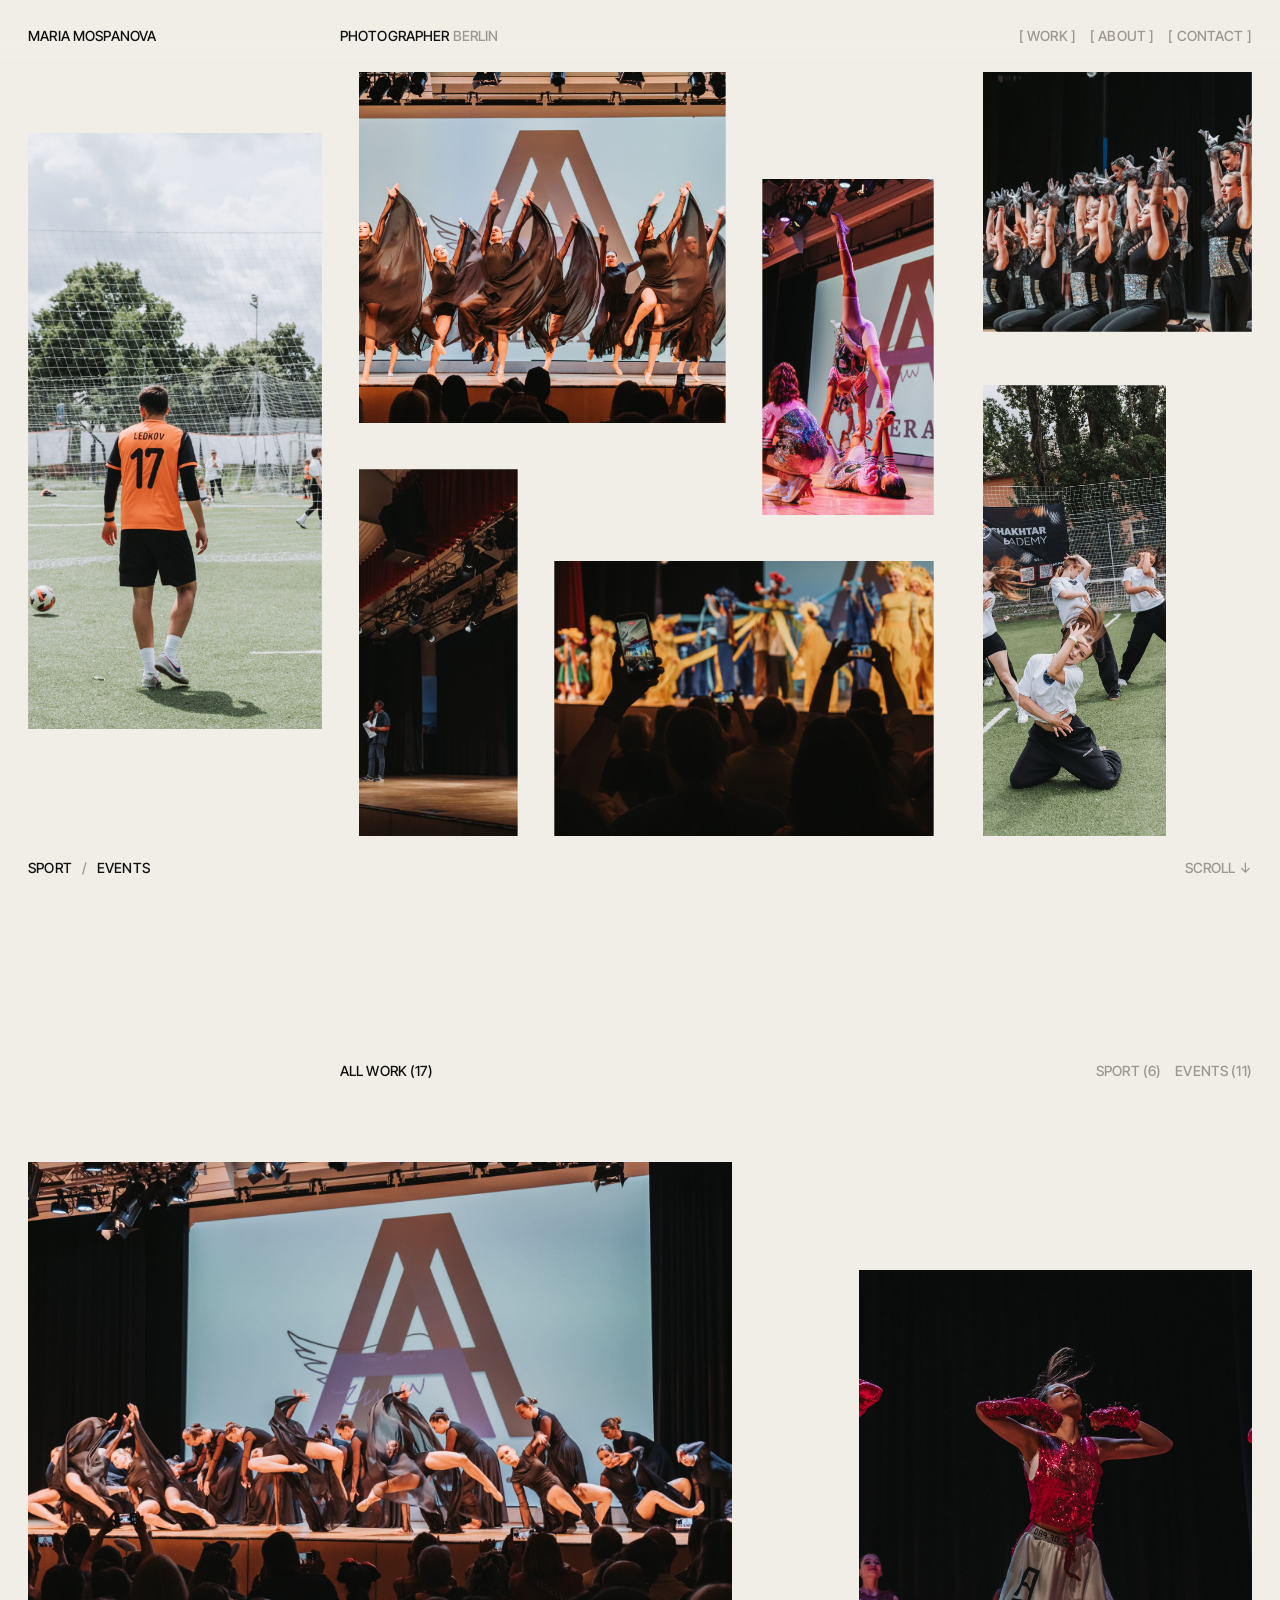
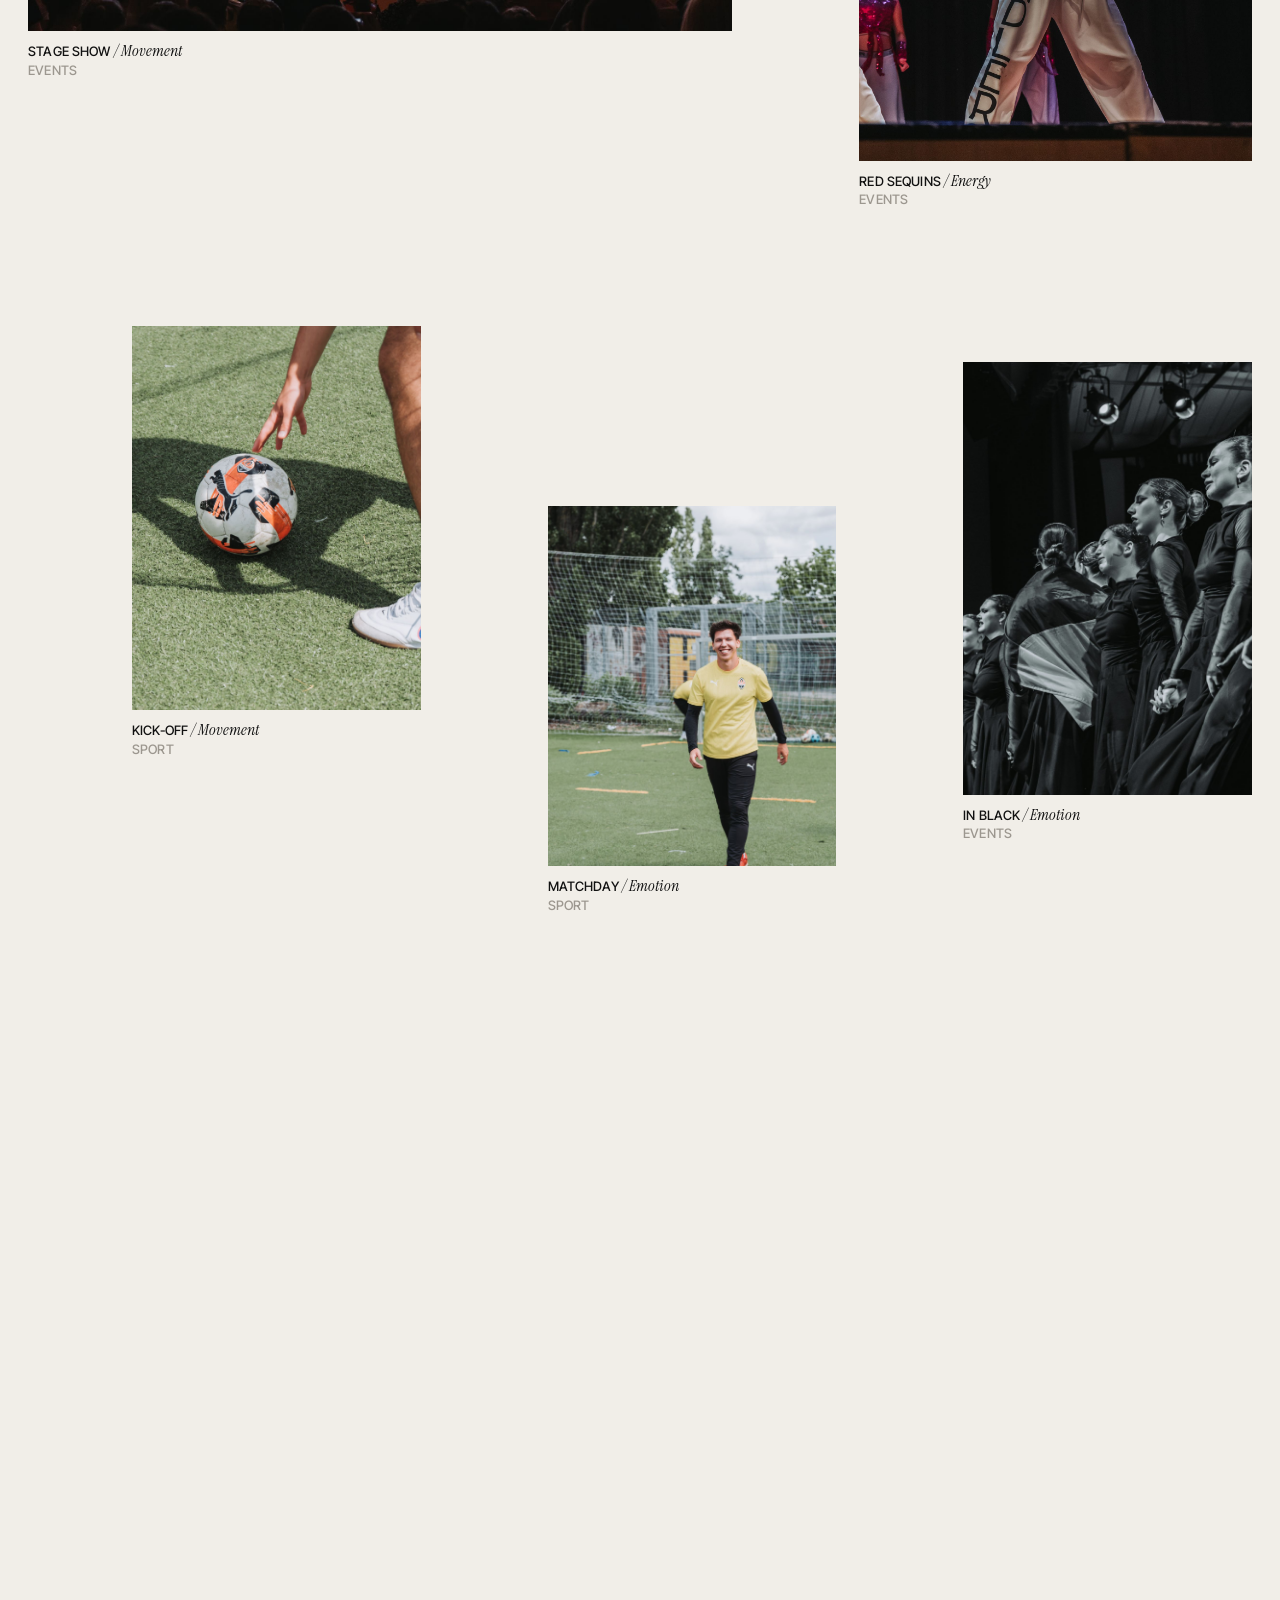
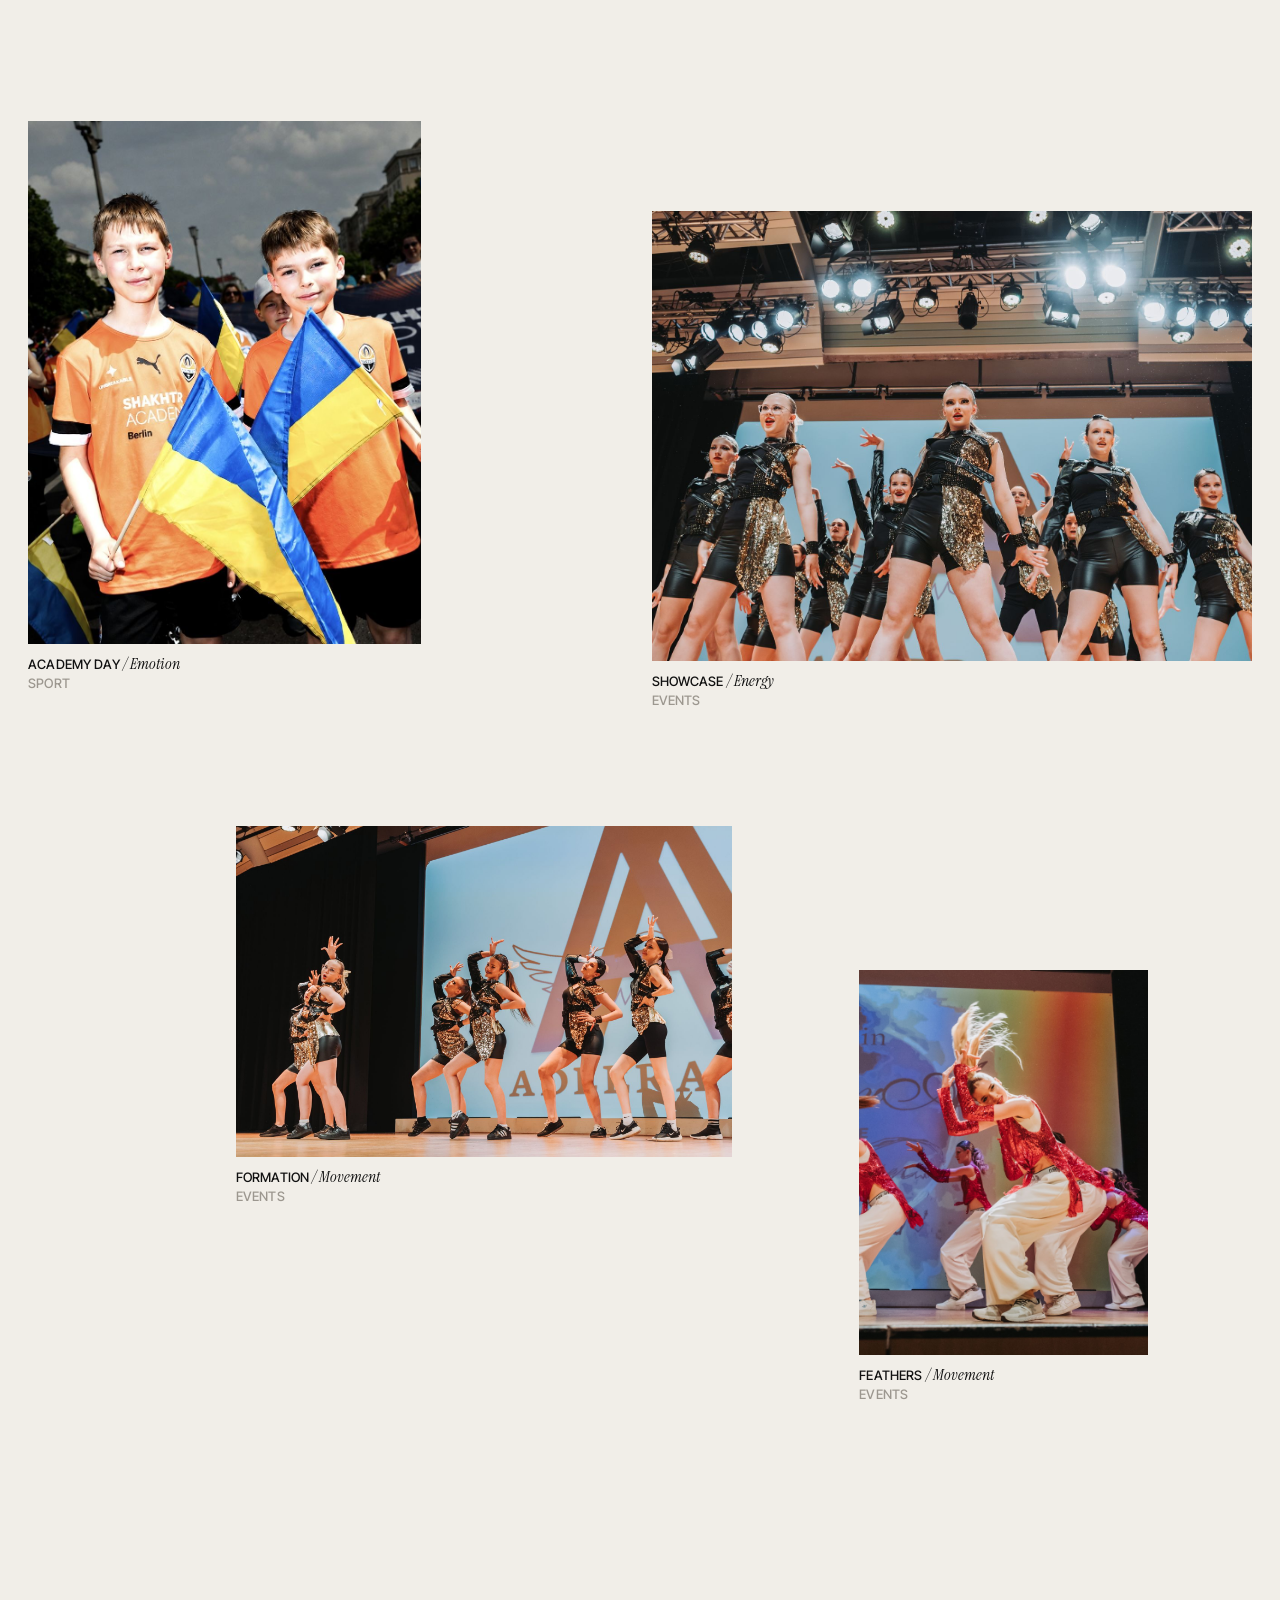
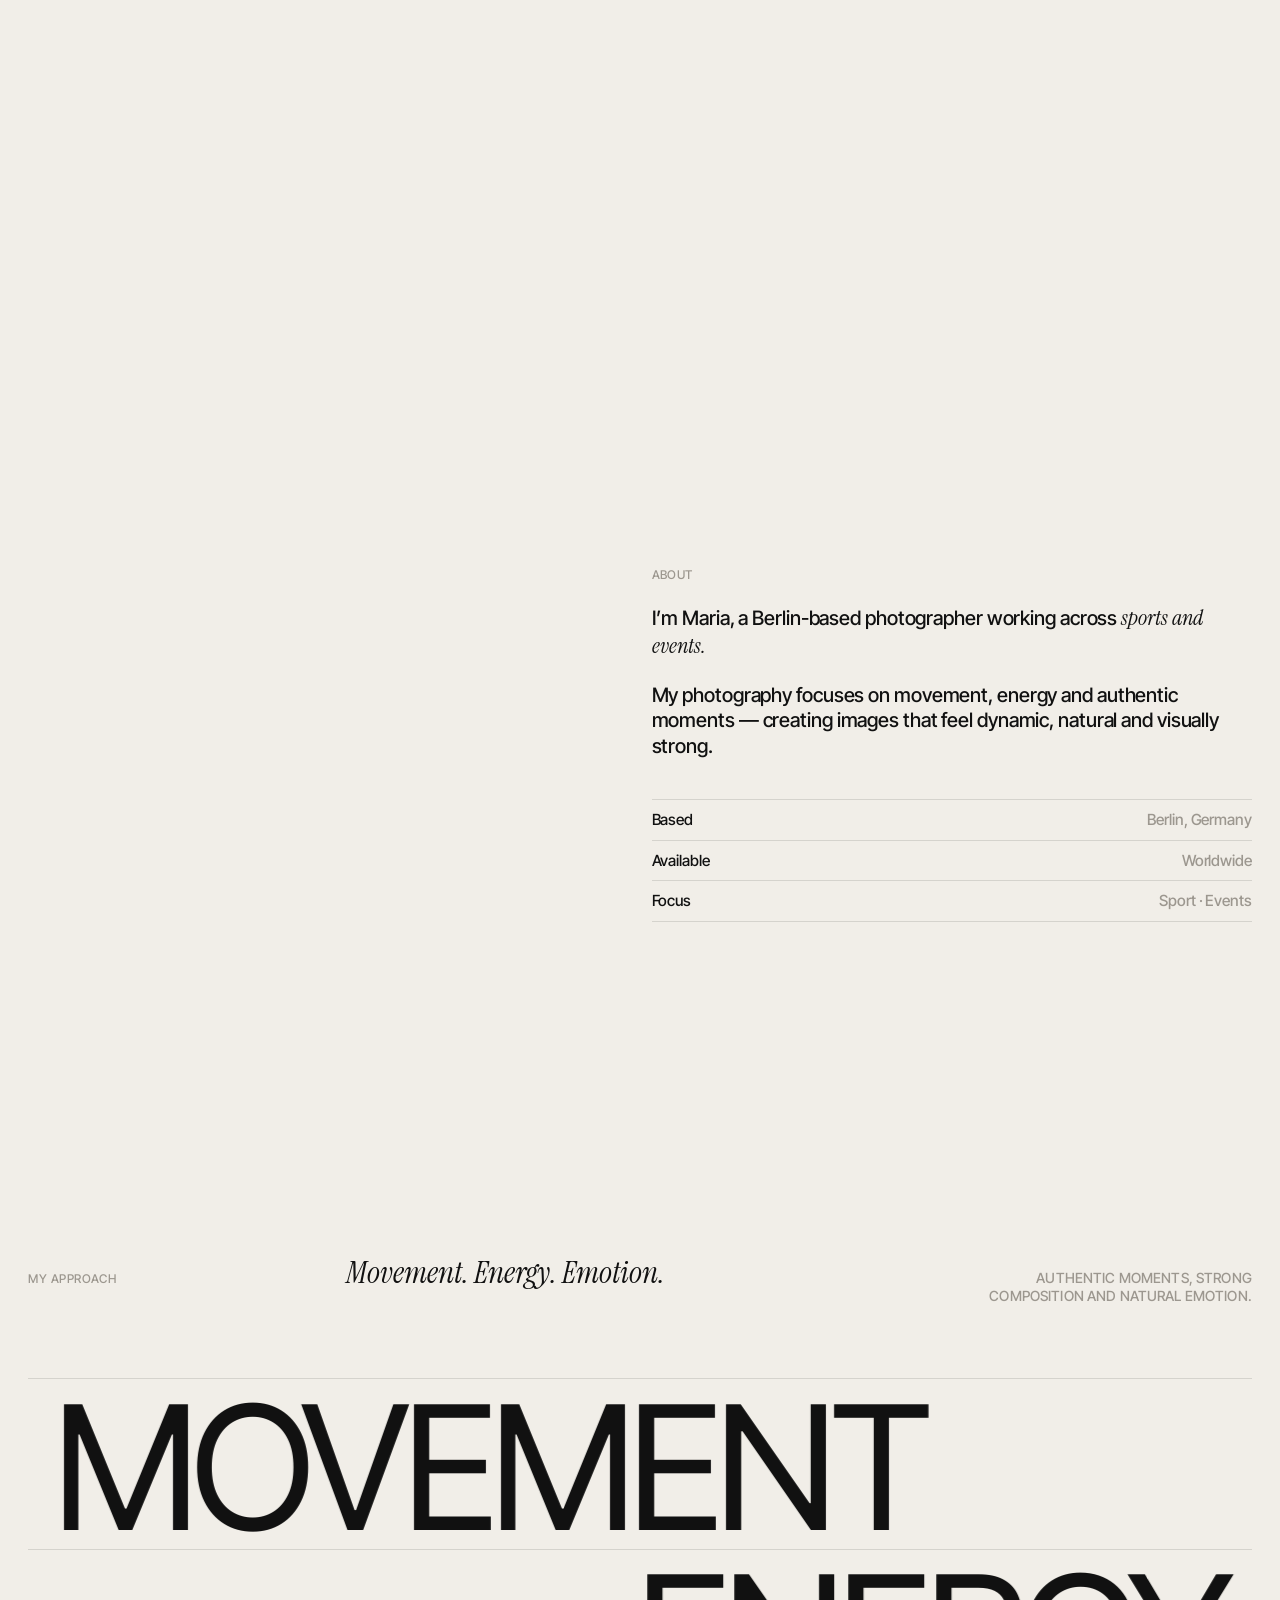
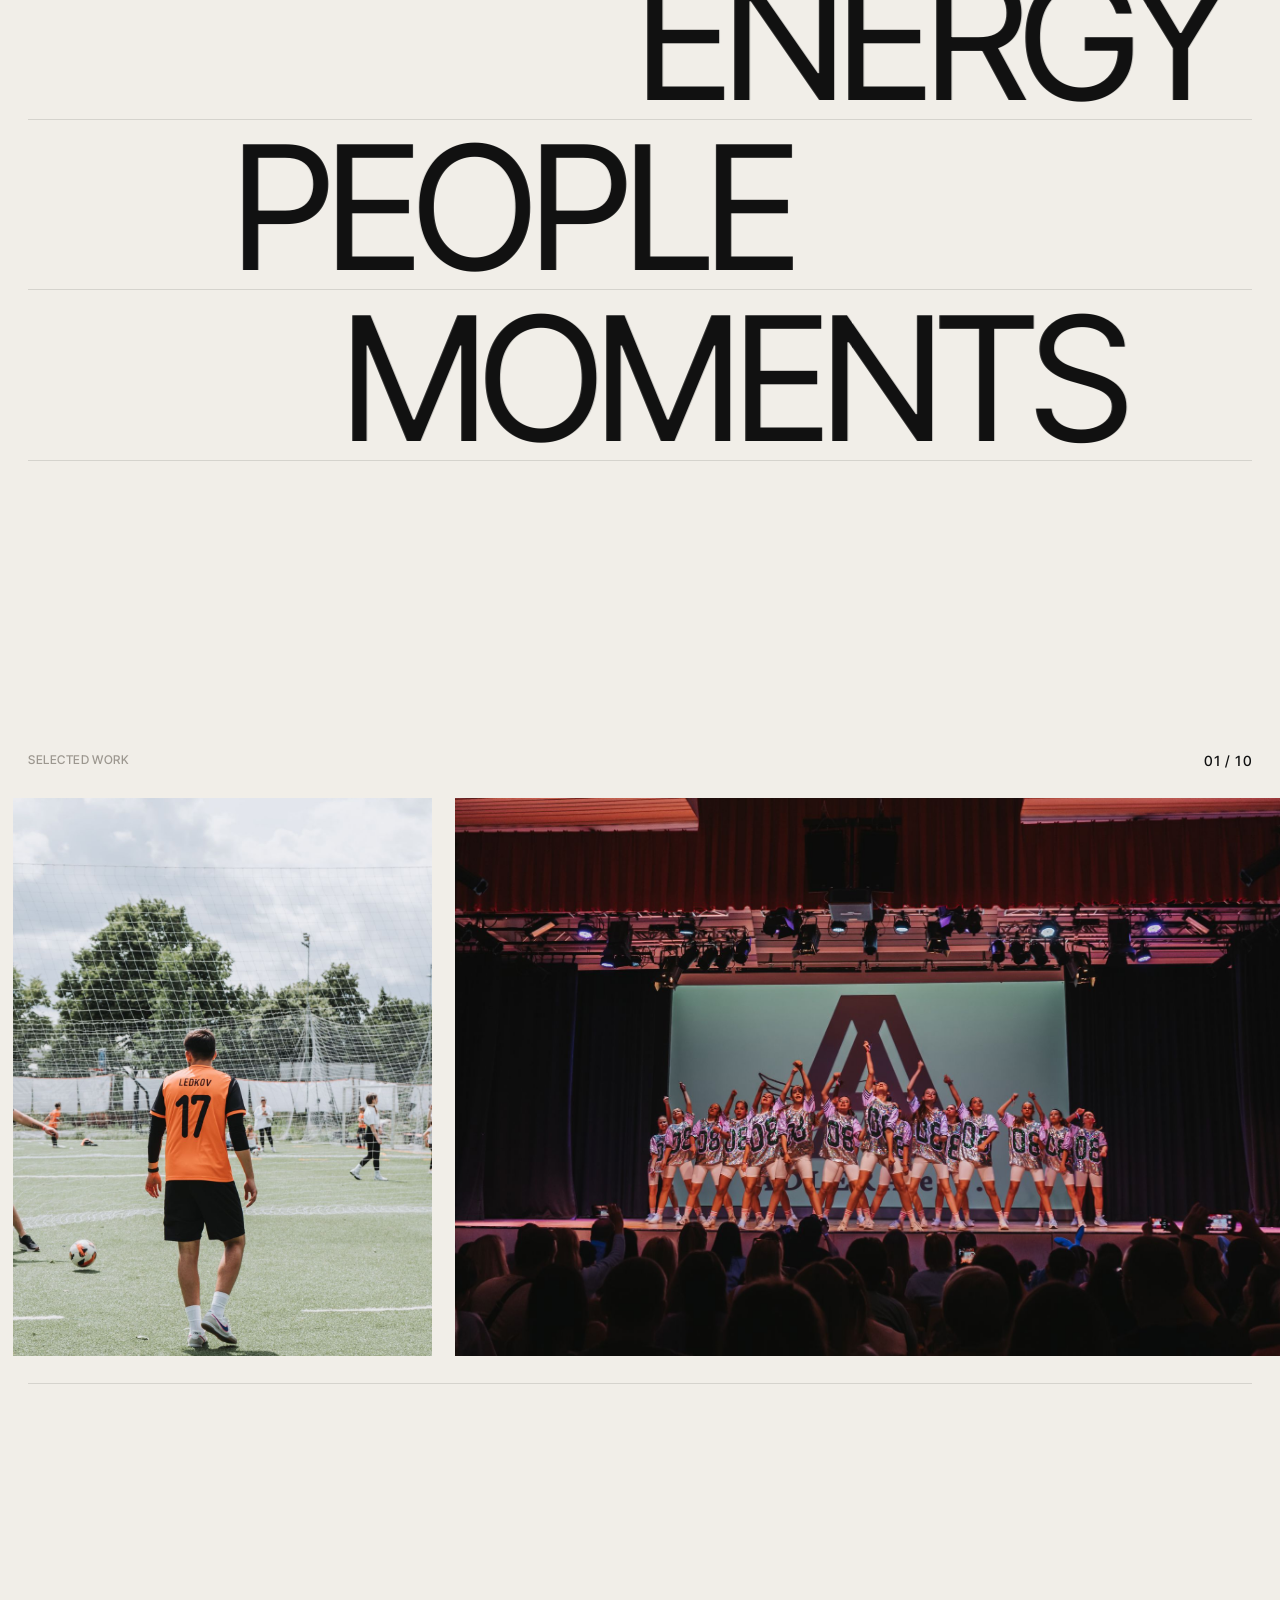
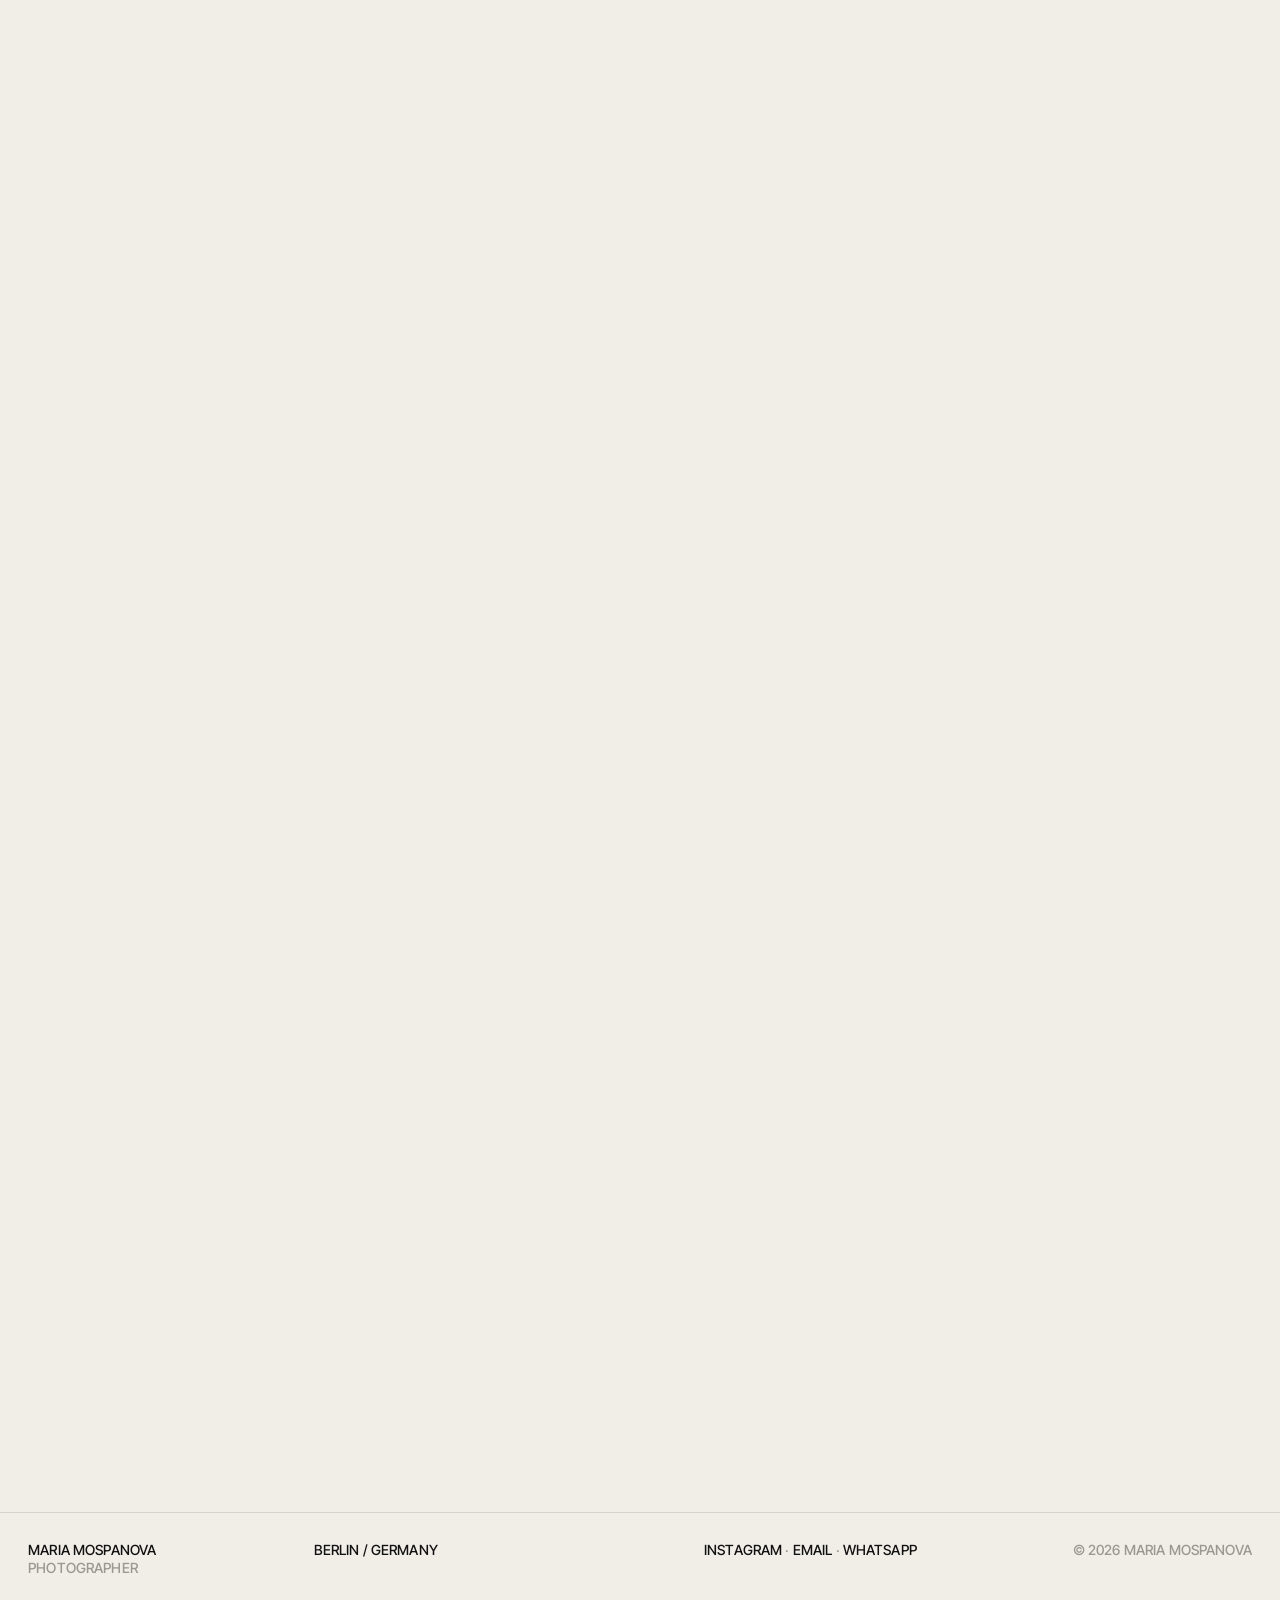
==== commit e22ce782: "Add mood (Movement / Energy / Emotion) to work captions Each work caption now reads TITLE / Mood in " ====
--- a/index.html
+++ b/index.html
@@ -98,71 +98,71 @@
       <div class="grid" data-lightbox>
         <figure class="tile" data-cat="events" data-m="full" style="--col:1 / span 7;--mt:0vh;--r:3/2" data-reveal>
           <div class="ph"><img loading="lazy" src="assets/img/work-01.jpg" data-ph="https://images.unsplash.com/photo-1517649763962-0c623066013b?auto=format&fit=crop&w=1600&q=80" alt="Dance company performing on stage"></div>
-          <figcaption class="cap"><span>Stage Show</span><span>Events</span></figcaption>
+          <figcaption class="cap"><span>Stage Show <em>/ Movement</em></span><span>Events</span></figcaption>
         </figure>
         <figure class="tile" data-cat="events" data-m="right" style="--col:9 / span 4;--mt:12vh;--r:4/5" data-reveal>
           <div class="ph"><img loading="lazy" src="assets/img/work-02.jpg" data-ph="https://images.unsplash.com/photo-1509631179647-0177331693ae?auto=format&fit=crop&w=1000&q=80" alt="Dancer in red sequin top"></div>
-          <figcaption class="cap"><span>Red Sequins</span><span>Events</span></figcaption>
+          <figcaption class="cap"><span>Red Sequins <em>/ Energy</em></span><span>Events</span></figcaption>
         </figure>
         <figure class="tile" data-cat="sport" data-m="pairL" style="--col:2 / span 3;--mt:0vh;--r:3/4" data-reveal>
           <div class="ph"><img loading="lazy" src="assets/img/work-03.jpg" data-ph="https://images.unsplash.com/photo-1514525253161-7a46d19cd819?auto=format&fit=crop&w=900&q=80" alt="Hand placing a football on the pitch"></div>
-          <figcaption class="cap"><span>Kick-off</span><span>Sport</span></figcaption>
+          <figcaption class="cap"><span>Kick-off <em>/ Movement</em></span><span>Sport</span></figcaption>
         </figure>
         <figure class="tile" data-cat="sport" data-m="pairR" style="--col:6 / span 3;--mt:20vh;--r:4/5" data-reveal>
           <div class="ph"><img loading="lazy" src="assets/img/work-04.jpg" data-ph="https://images.unsplash.com/photo-1552674605-db6ffd4facb5?auto=format&fit=crop&w=900&q=80" alt="Smiling player walking off the pitch"></div>
-          <figcaption class="cap"><span>Matchday</span><span>Sport</span></figcaption>
+          <figcaption class="cap"><span>Matchday <em>/ Emotion</em></span><span>Sport</span></figcaption>
         </figure>
         <figure class="tile" data-cat="events" data-m="left" style="--col:10 / span 3;--mt:4vh;--r:2/3" data-reveal>
           <div class="ph"><img loading="lazy" src="assets/img/work-05.jpg" data-ph="https://images.unsplash.com/photo-1469334031218-e382a71b716b?auto=format&fit=crop&w=900&q=80" alt="Dancers in black dresses, black and white"></div>
-          <figcaption class="cap"><span>In Black</span><span>Events</span></figcaption>
+          <figcaption class="cap"><span>In Black <em>/ Emotion</em></span><span>Events</span></figcaption>
         </figure>
         <figure class="tile" data-cat="events" data-m="full" style="--col:1 / -1;--mt:0vh;--r:21/9" data-reveal>
           <div class="ph"><img loading="lazy" src="assets/img/work-06.jpg" data-ph="https://images.unsplash.com/photo-1501281668745-f7f57925c3b4?auto=format&fit=crop&w=2000&q=80" alt="Full company on stage at the finale"></div>
-          <figcaption class="cap"><span>Finale</span><span>Events</span></figcaption>
+          <figcaption class="cap"><span>Finale <em>/ Energy</em></span><span>Events</span></figcaption>
         </figure>
         <figure class="tile" data-cat="sport" data-m="pairL" style="--col:1 / span 4;--mt:0vh;--r:3/4" data-reveal>
           <div class="ph"><img loading="lazy" src="assets/img/work-07.jpg" data-ph="https://images.unsplash.com/photo-1515886657613-9f3515b0c78f?auto=format&fit=crop&w=900&q=80" alt="Young players with Ukrainian flags"></div>
-          <figcaption class="cap"><span>Academy Day</span><span>Sport</span></figcaption>
+          <figcaption class="cap"><span>Academy Day <em>/ Emotion</em></span><span>Sport</span></figcaption>
         </figure>
         <figure class="tile" data-cat="events" data-m="pairR" style="--col:7 / span 6;--mt:10vh;--r:4/3" data-reveal>
           <div class="ph"><img loading="lazy" src="assets/img/work-08.jpg" data-ph="https://images.unsplash.com/photo-1546519638-68e109498ffc?auto=format&fit=crop&w=1200&q=80" alt="Dancers under stage lights"></div>
-          <figcaption class="cap"><span>Showcase</span><span>Events</span></figcaption>
+          <figcaption class="cap"><span>Showcase <em>/ Energy</em></span><span>Events</span></figcaption>
         </figure>
         <figure class="tile" data-cat="events" data-m="full" style="--col:3 / span 5;--mt:0vh;--r:3/2" data-reveal>
           <div class="ph"><img loading="lazy" src="assets/img/work-09.jpg" data-ph="https://images.unsplash.com/photo-1540575467063-178a50c2df87?auto=format&fit=crop&w=1400&q=80" alt="Dancers in formation on stage"></div>
-          <figcaption class="cap"><span>Formation</span><span>Events</span></figcaption>
+          <figcaption class="cap"><span>Formation <em>/ Movement</em></span><span>Events</span></figcaption>
         </figure>
         <figure class="tile" data-cat="events" data-m="right" style="--col:9 / span 3;--mt:16vh;--r:3/4" data-reveal>
           <div class="ph"><img loading="lazy" src="assets/img/work-10.jpg" data-ph="https://images.unsplash.com/photo-1496747611176-843222e1e57c?auto=format&fit=crop&w=900&q=80" alt="Dancer with feathered headpiece mid-move"></div>
-          <figcaption class="cap"><span>Feathers</span><span>Events</span></figcaption>
+          <figcaption class="cap"><span>Feathers <em>/ Movement</em></span><span>Events</span></figcaption>
         </figure>
         <figure class="tile" data-cat="sport" data-m="pairL" style="--col:1 / span 3;--mt:0vh;--r:4/5" data-reveal>
           <div class="ph"><img loading="lazy" src="assets/img/work-11.jpg" data-ph="https://images.unsplash.com/photo-1530549387789-4c1017266635?auto=format&fit=crop&w=800&q=80" alt="Goalkeeper with the ball, black and white"></div>
-          <figcaption class="cap"><span>Goalkeeper</span><span>Sport</span></figcaption>
+          <figcaption class="cap"><span>Goalkeeper <em>/ Movement</em></span><span>Sport</span></figcaption>
         </figure>
         <figure class="tile" data-cat="sport" data-m="pairR" style="--col:4 / span 3;--mt:8vh;--r:4/5" data-reveal>
           <div class="ph"><img loading="lazy" src="assets/img/work-12.jpg" data-ph="https://images.unsplash.com/photo-1502680390469-be75c86b636f?auto=format&fit=crop&w=800&q=80" alt="Player walking towards the goal"></div>
-          <figcaption class="cap"><span>Warm-up</span><span>Sport</span></figcaption>
+          <figcaption class="cap"><span>Warm-up <em>/ Emotion</em></span><span>Sport</span></figcaption>
         </figure>
         <figure class="tile" data-cat="events" data-m="left" style="--col:10 / span 3;--mt:0vh;--r:4/5" data-reveal>
           <div class="ph"><img loading="lazy" src="assets/img/work-13.jpg" data-ph="https://images.unsplash.com/photo-1505236858219-8359eb29e329?auto=format&fit=crop&w=800&q=80" alt="Audience filming the show on phones"></div>
-          <figcaption class="cap"><span>Encore</span><span>Events</span></figcaption>
+          <figcaption class="cap"><span>Encore <em>/ Energy</em></span><span>Events</span></figcaption>
         </figure>
         <figure class="tile" data-cat="events" data-m="full" style="--col:2 / span 5;--mt:0vh;--r:4/5" data-reveal>
           <div class="ph"><img loading="lazy" src="assets/img/work-14.jpg" data-ph="https://images.unsplash.com/photo-1529139574466-a303027c1d8b?auto=format&fit=crop&w=1200&q=80" alt="Dancer in a headstand freeze"></div>
-          <figcaption class="cap"><span>Freeze</span><span>Events</span></figcaption>
+          <figcaption class="cap"><span>Freeze <em>/ Movement</em></span><span>Events</span></figcaption>
         </figure>
         <figure class="tile" data-cat="sport" data-m="right" style="--col:8 / span 4;--mt:14vh;--r:4/5" data-reveal>
           <div class="ph"><img loading="lazy" src="assets/img/work-15.jpg" data-ph="https://images.unsplash.com/photo-1508098682722-e99c43a406b2?auto=format&fit=crop&w=1200&q=80" alt="Coach watching the game by the net"></div>
-          <figcaption class="cap"><span>Coach</span><span>Sport</span></figcaption>
+          <figcaption class="cap"><span>Coach <em>/ Emotion</em></span><span>Sport</span></figcaption>
         </figure>
         <figure class="tile" data-cat="events" data-m="pairL" style="--col:2 / span 4;--mt:0vh;--r:4/5" data-reveal>
           <div class="ph"><img loading="lazy" src="assets/img/work-16.jpg" data-ph="https://images.unsplash.com/photo-1492684223066-81342ee5ff30?auto=format&fit=crop&w=900&q=80" alt="Dancers in flowing black costumes"></div>
-          <figcaption class="cap"><span>Black Wings</span><span>Events</span></figcaption>
+          <figcaption class="cap"><span>Black Wings <em>/ Movement</em></span><span>Events</span></figcaption>
         </figure>
         <figure class="tile" data-cat="events" data-m="pairR" style="--col:8 / span 4;--mt:10vh;--r:4/5" data-reveal>
           <div class="ph"><img loading="lazy" src="assets/img/work-17.jpg" data-ph="https://images.unsplash.com/photo-1483985988355-763728e1935b?auto=format&fit=crop&w=1400&q=80" alt="Dancers with silver fans"></div>
-          <figcaption class="cap"><span>Silver Fans</span><span>Events</span></figcaption>
+          <figcaption class="cap"><span>Silver Fans <em>/ Energy</em></span><span>Events</span></figcaption>
         </figure>
       </div>
     </section>
--- a/assets/css/style.css
+++ b/assets/css/style.css
@@ -83,6 +83,7 @@
   font-size: 13px;
 }
 .cap span + span { color: var(--muted); }
+.cap em { font-size: 1.2em; line-height: 1; }
 
 /* --------------------------------------------------------------------------
    Header — four-column index bar
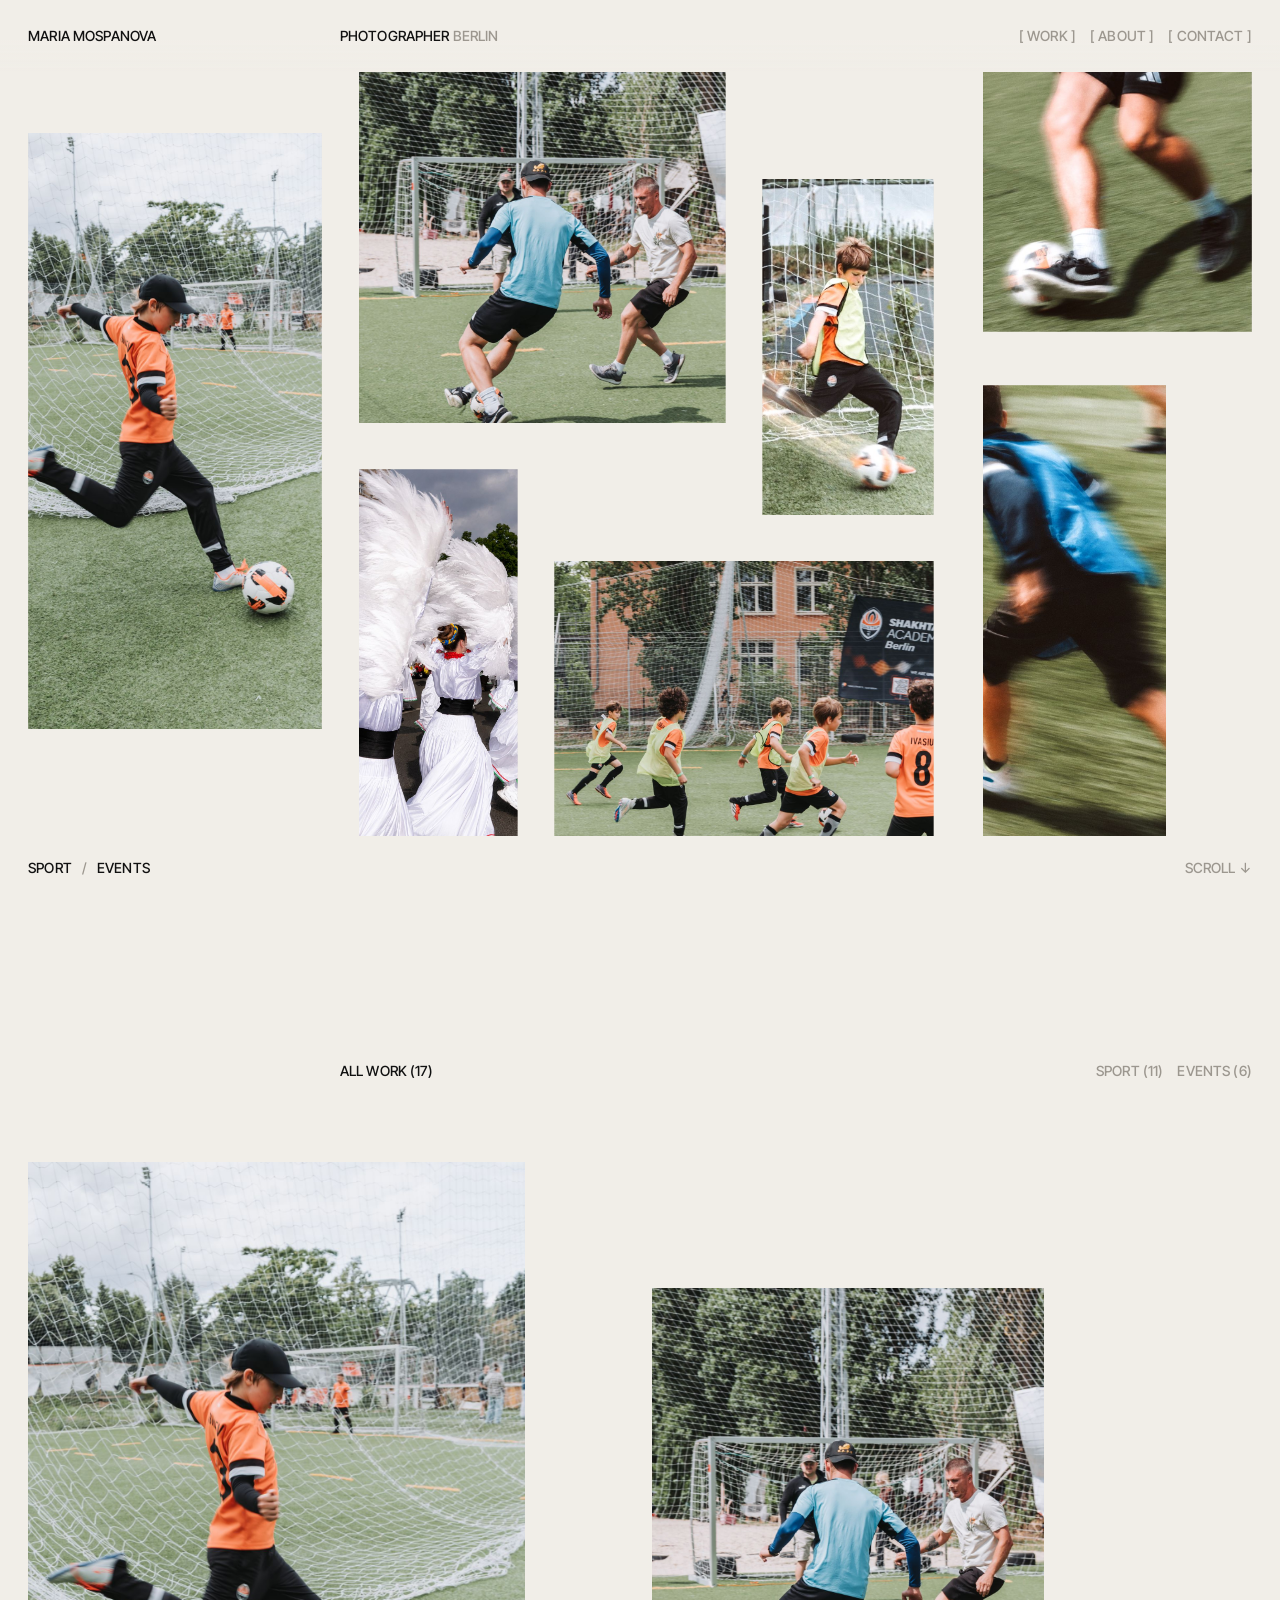
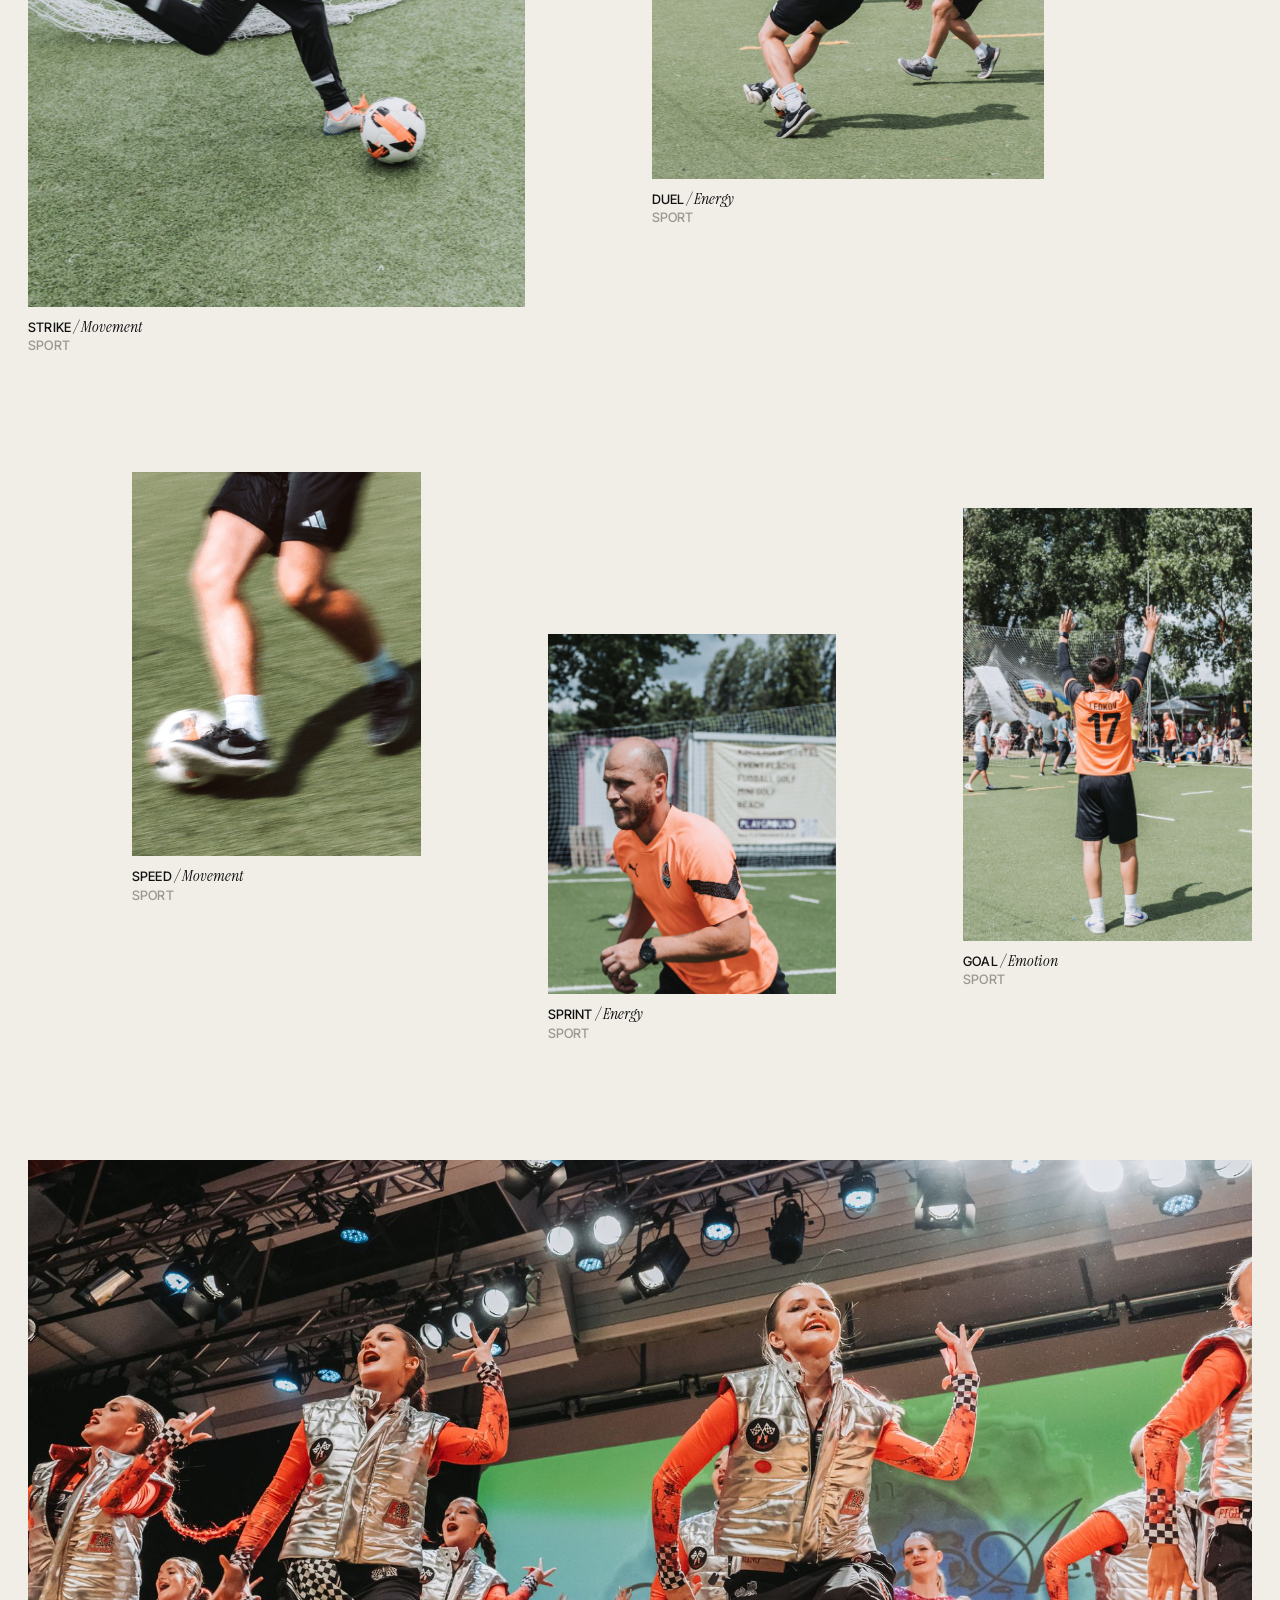
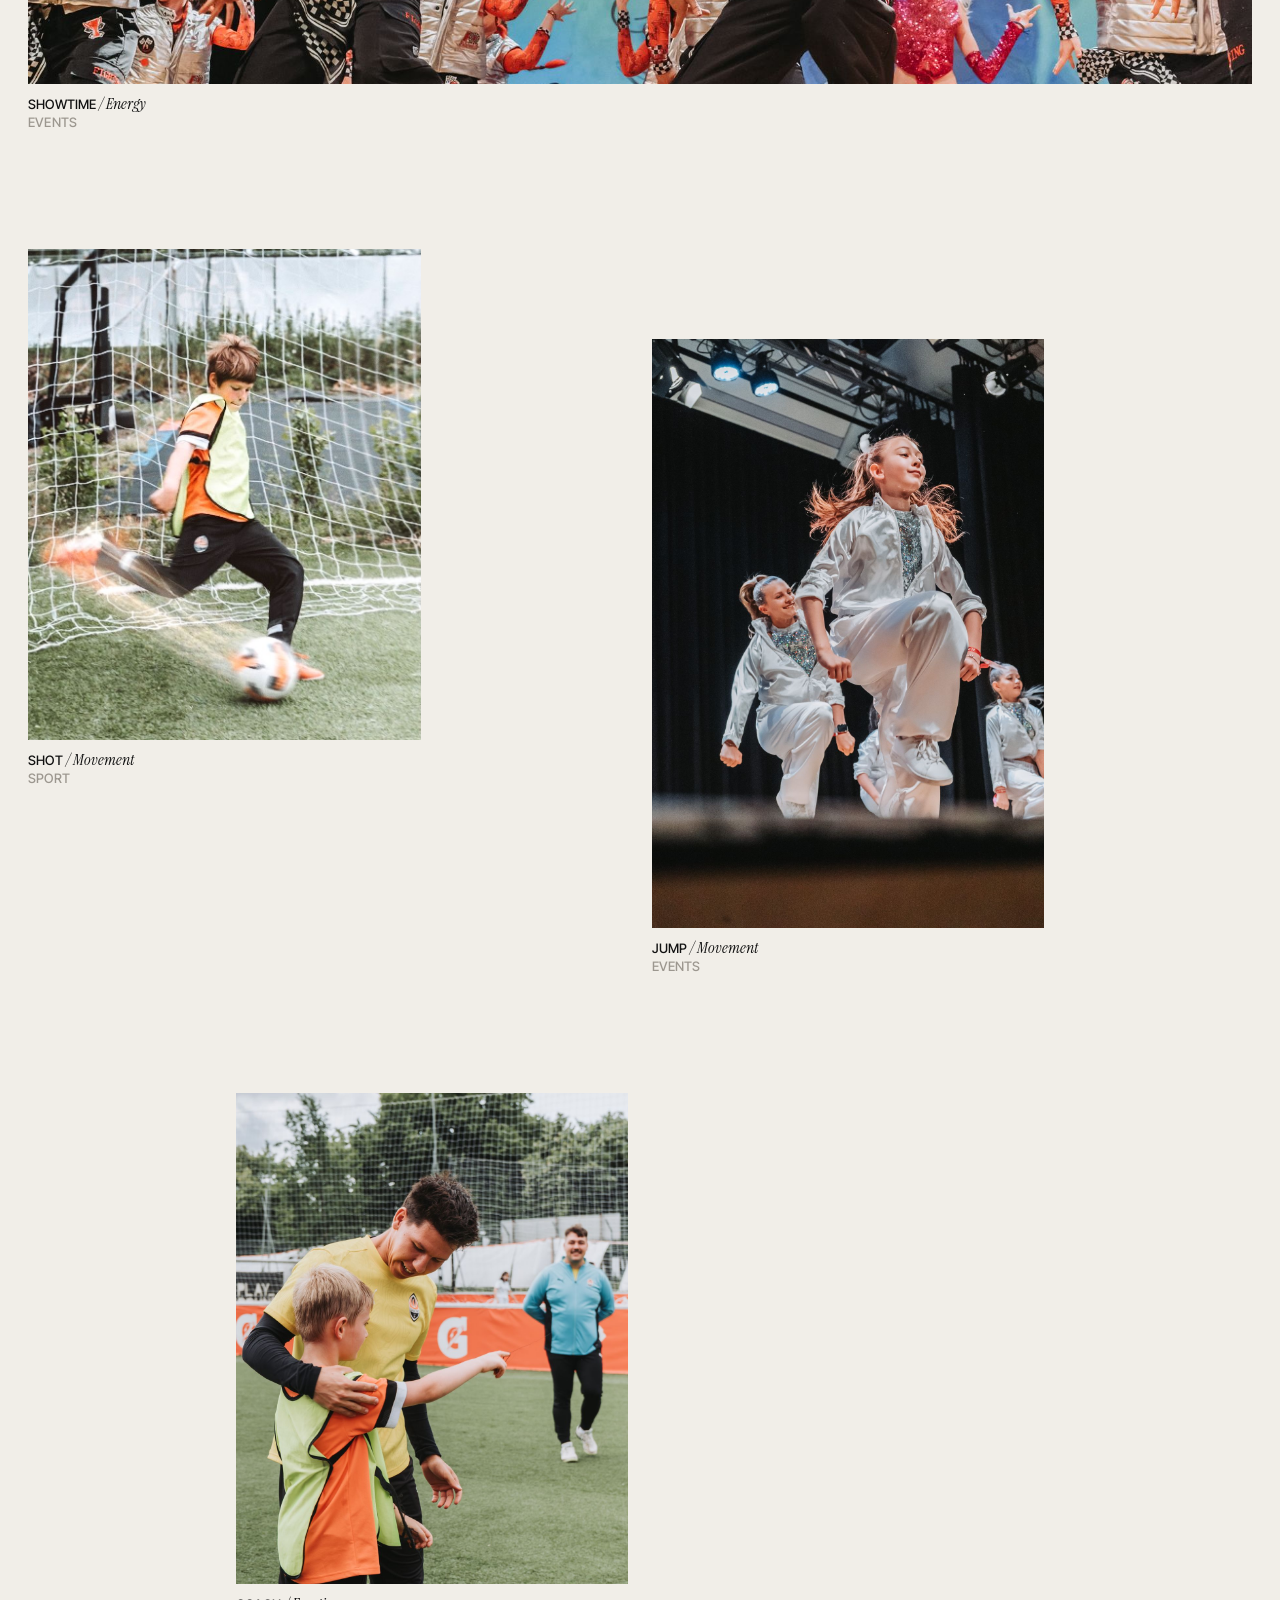
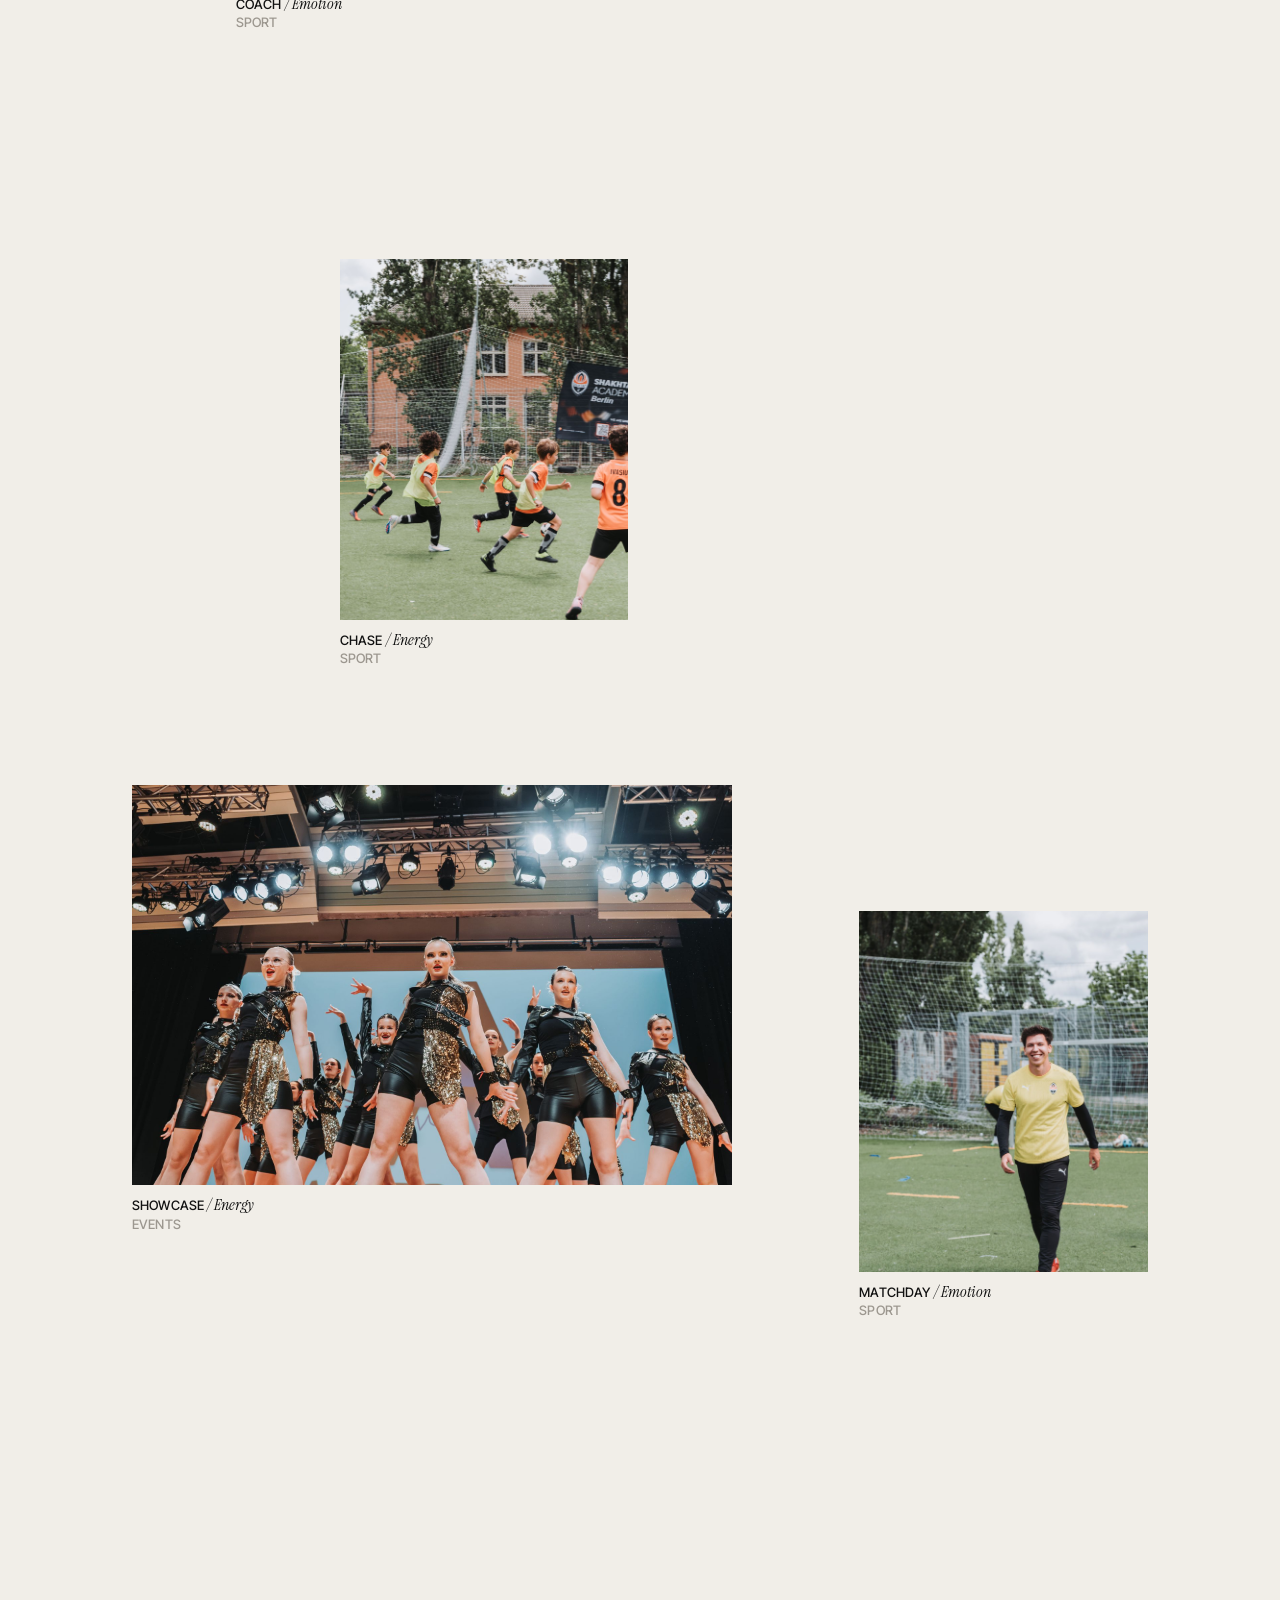
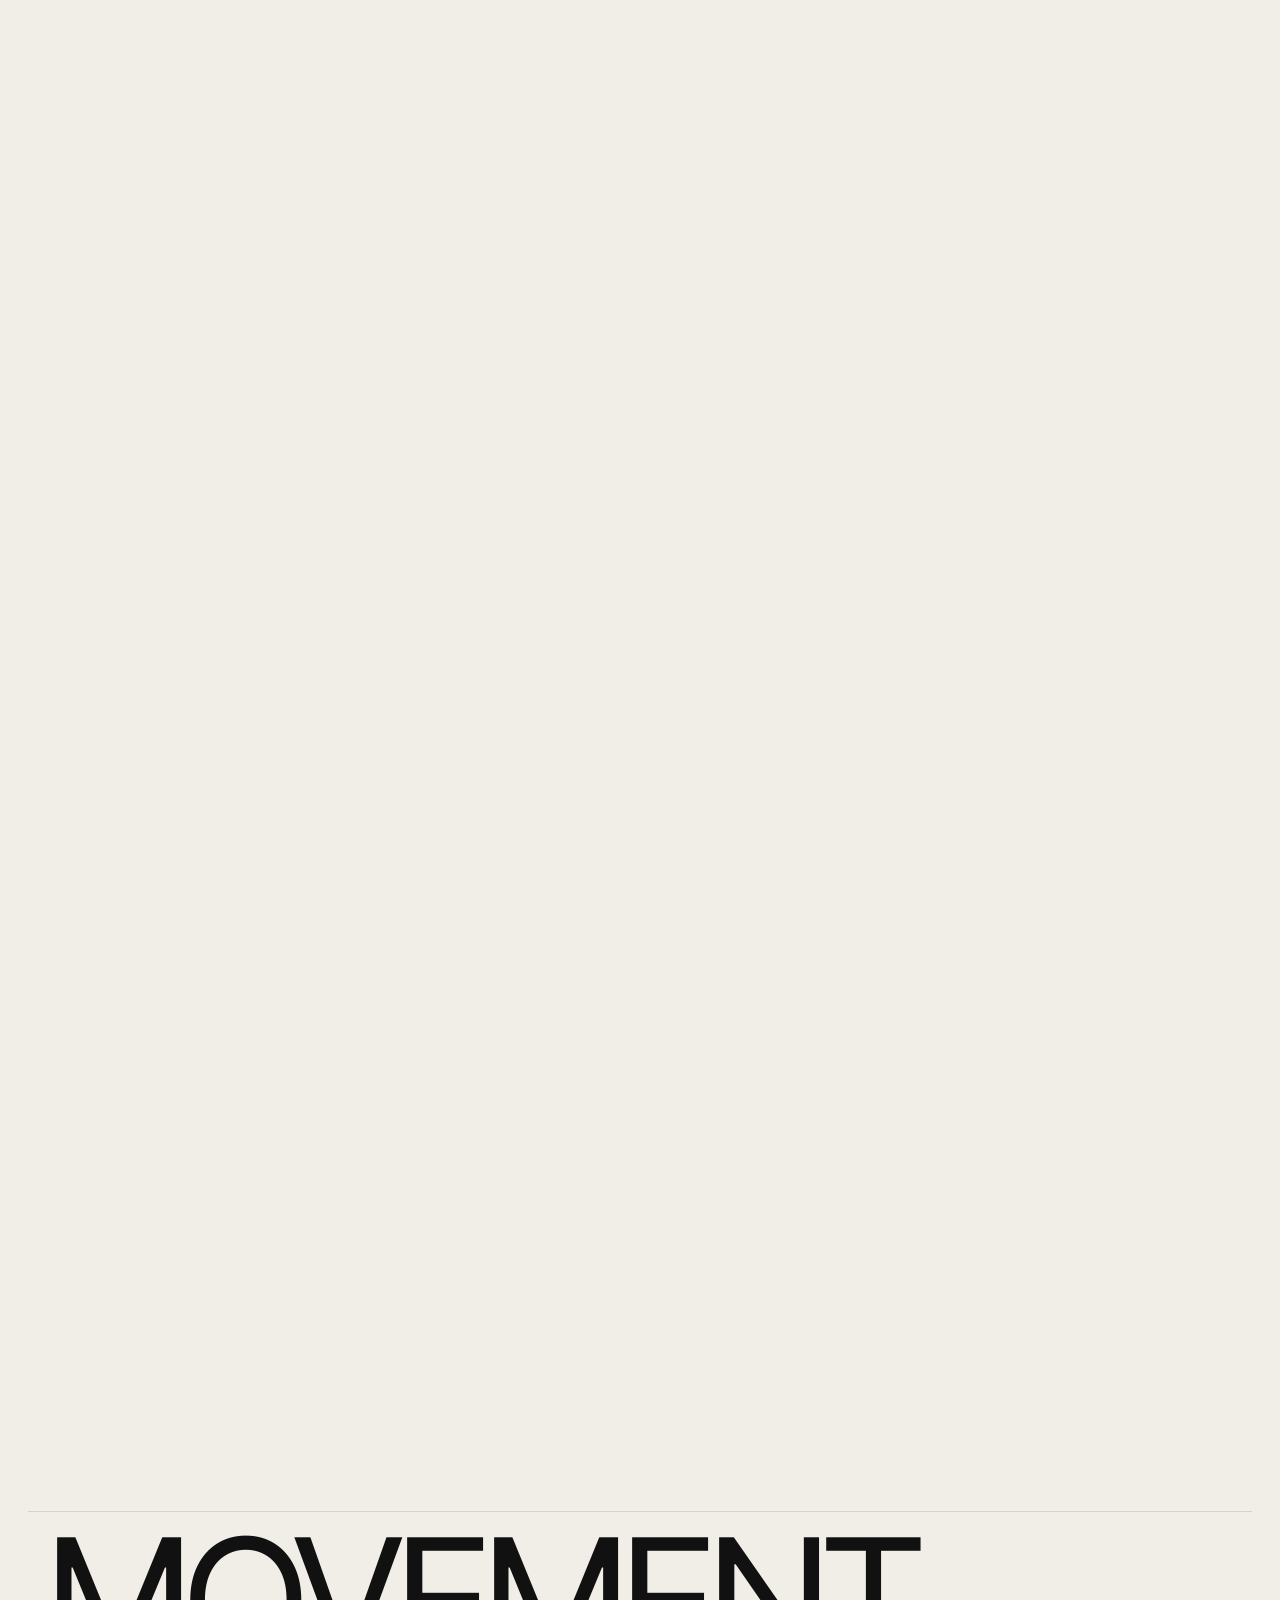
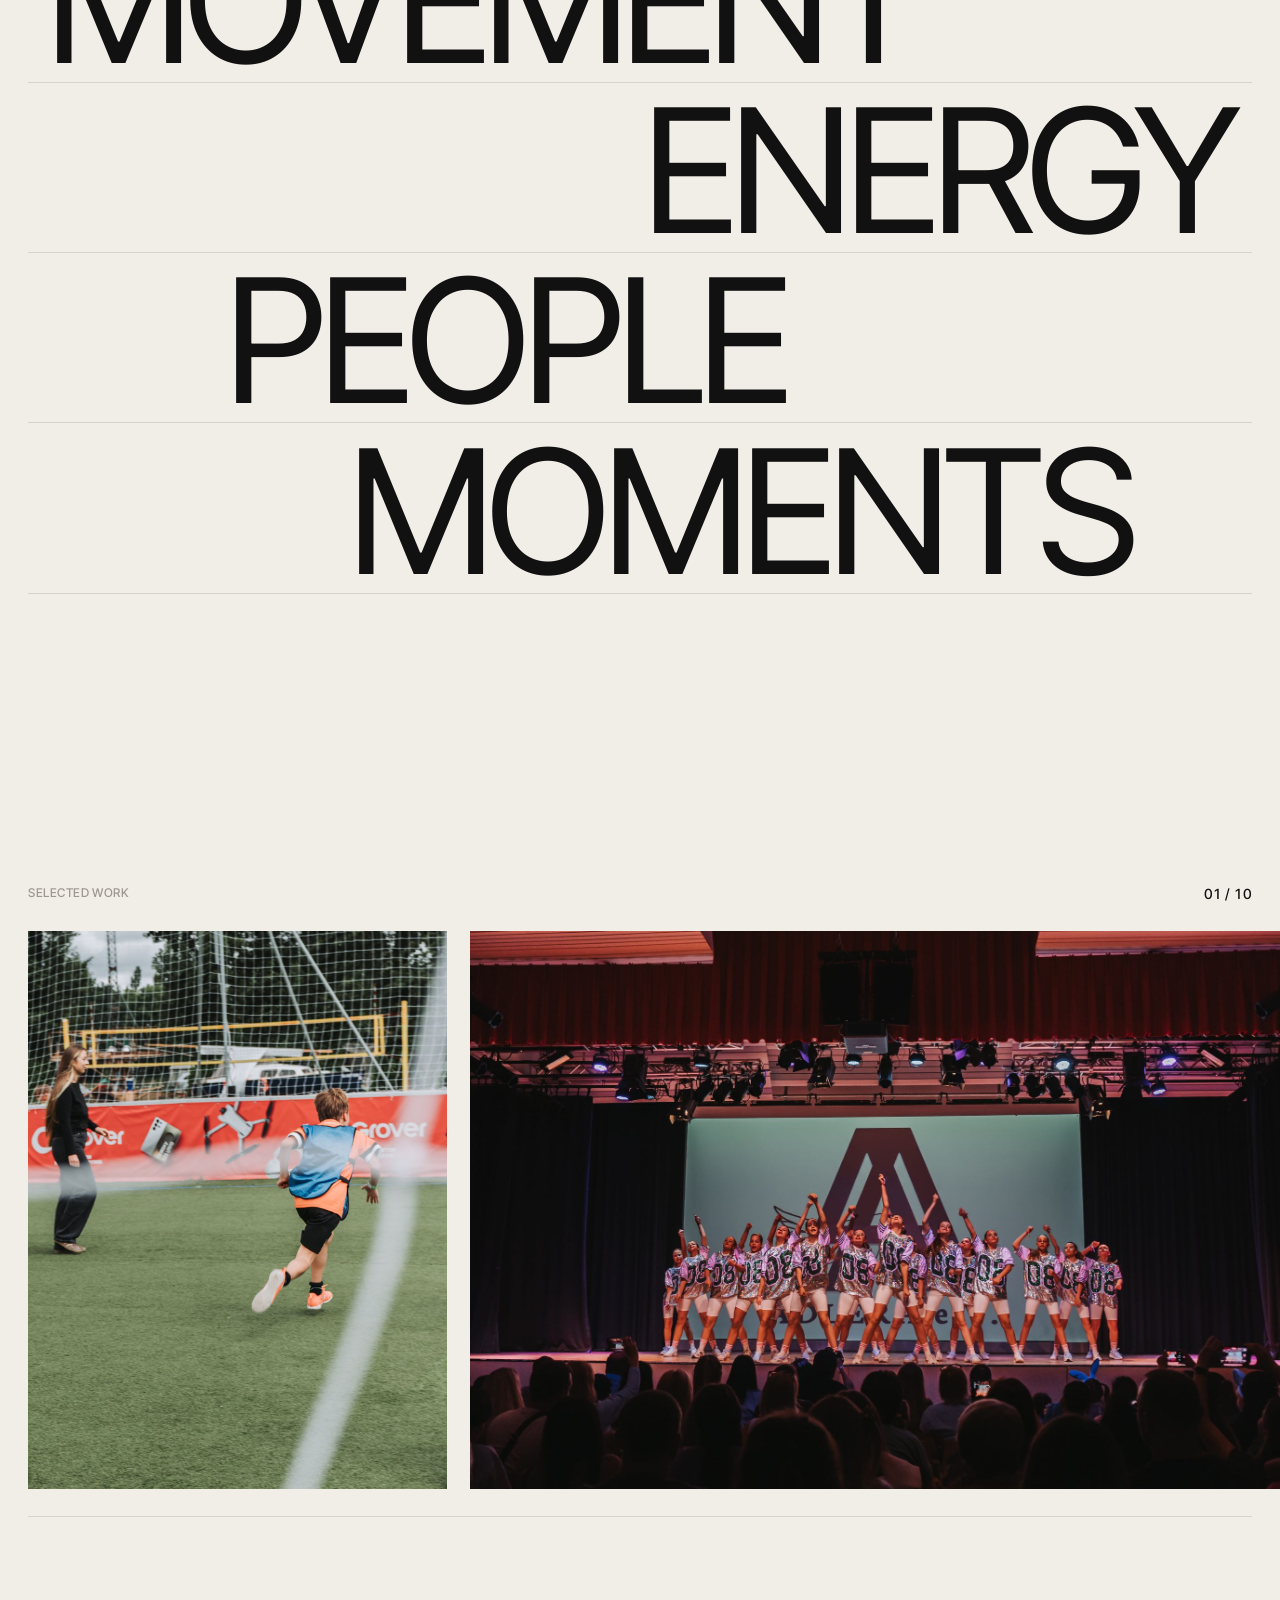
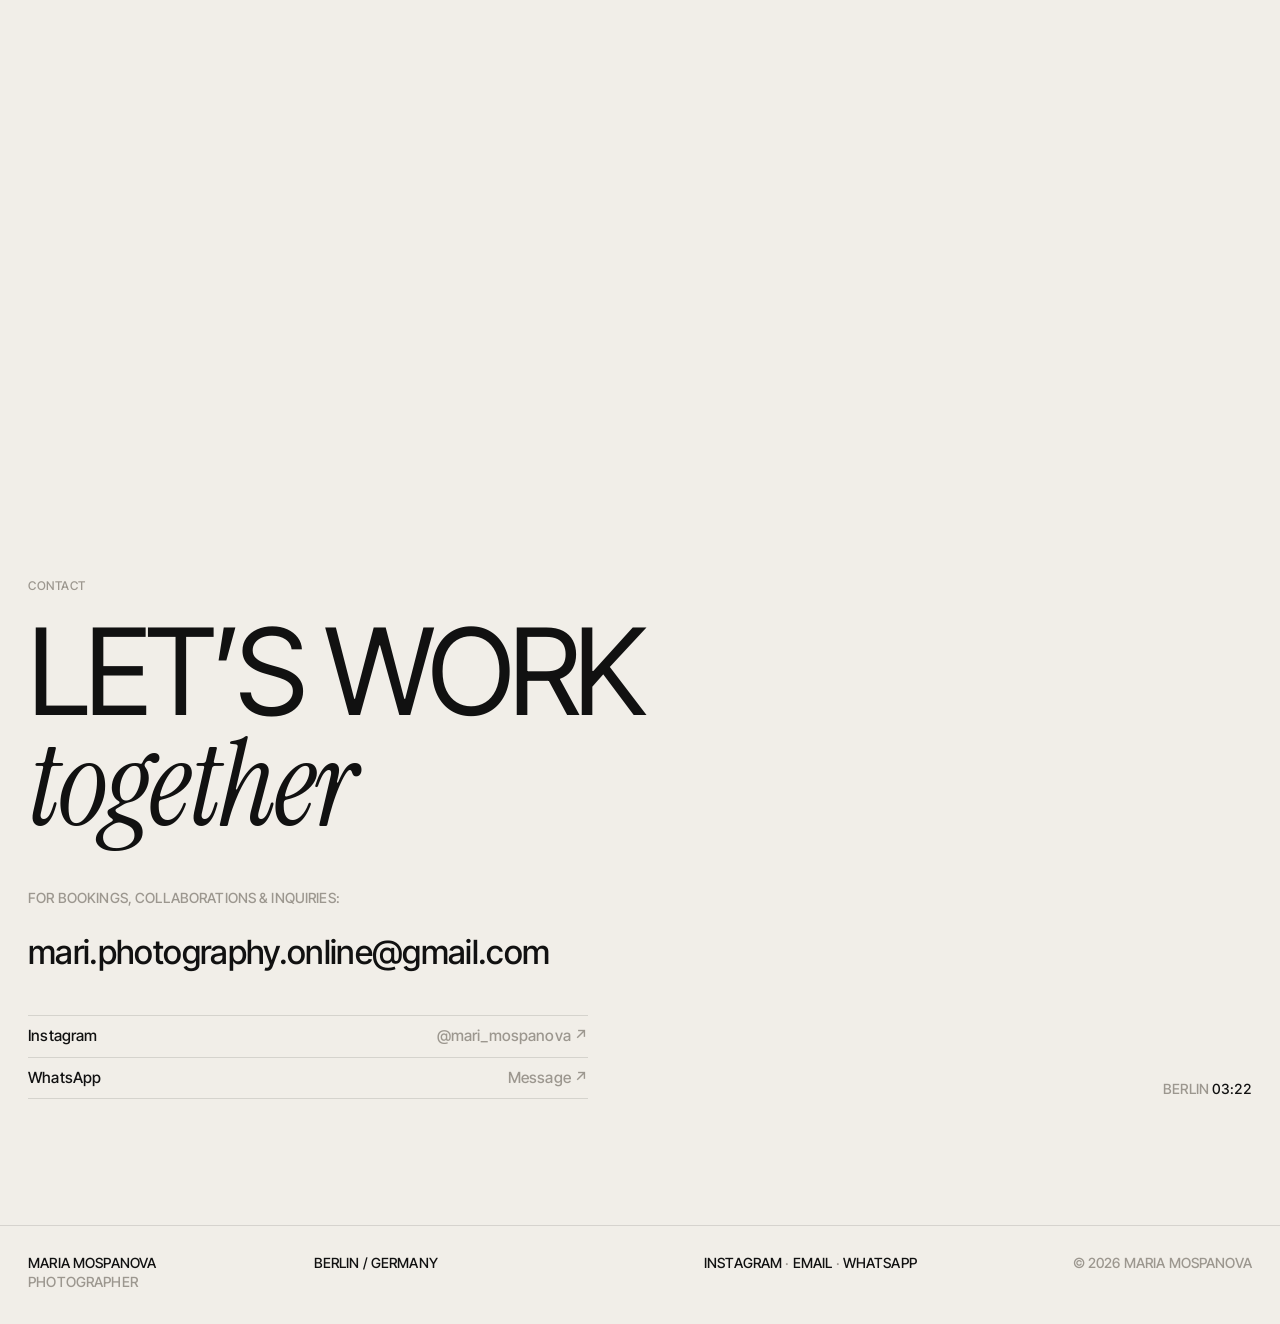
==== commit 97aa1b07: "Replace all photos with Maria's new selection, lead with football New set from Google Drive (sized b" ====
--- a/index.html
+++ b/index.html
@@ -65,13 +65,13 @@
     <!-- ============ 1. INTRO / HERO COLLAGE ============ -->
     <section class="hero" data-section="Index" aria-label="Selected photographs">
       <div class="hero__collage">
-        <figure class="hc hc--a" style="--i:0"><img src="assets/img/hero-01.jpg" data-ph="https://images.unsplash.com/photo-1461896836934-ffe607ba8211?auto=format&fit=crop&w=1000&q=80" alt="Footballer in number 17 on the pitch" fetchpriority="high"></figure>
-        <figure class="hc hc--b" style="--i:1"><img src="assets/img/hero-02.jpg" data-ph="https://images.unsplash.com/photo-1492684223066-81342ee5ff30?auto=format&fit=crop&w=1200&q=80" alt="Dance show seen from the audience"></figure>
-        <figure class="hc hc--c" style="--i:2"><img src="assets/img/hero-03.jpg" data-ph="https://images.unsplash.com/photo-1509631179647-0177331693ae?auto=format&fit=crop&w=800&q=80" alt="Acrobatic dancer on stage"></figure>
-        <figure class="hc hc--d" style="--i:3"><img src="assets/img/hero-04.jpg" data-ph="https://images.unsplash.com/photo-1530549387789-4c1017266635?auto=format&fit=crop&w=700&q=80" alt="Dancers kneeling with raised arms"></figure>
-        <figure class="hc hc--e" style="--i:4"><img src="assets/img/hero-05.jpg" data-ph="https://images.unsplash.com/photo-1515886657613-9f3515b0c78f?auto=format&fit=crop&w=700&q=80" alt="Host speaking on stage"></figure>
-        <figure class="hc hc--f" style="--i:5"><img src="assets/img/hero-06.jpg" data-ph="https://images.unsplash.com/photo-1517649763962-0c623066013b?auto=format&fit=crop&w=1200&q=80" alt="Audience filming a colourful dance show"></figure>
-        <figure class="hc hc--g" style="--i:6"><img src="assets/img/hero-07.jpg" data-ph="https://images.unsplash.com/photo-1514525253161-7a46d19cd819?auto=format&fit=crop&w=800&q=80" alt="Dancers performing on a football pitch"></figure>
+        <figure class="hc hc--a" style="--i:0"><img src="assets/img/hero-01.jpg" data-ph="https://images.unsplash.com/photo-1461896836934-ffe607ba8211?auto=format&fit=crop&w=1000&q=80" alt="Young player striking the ball" fetchpriority="high"></figure>
+        <figure class="hc hc--b" style="--i:1"><img src="assets/img/hero-02.jpg" data-ph="https://images.unsplash.com/photo-1492684223066-81342ee5ff30?auto=format&fit=crop&w=1200&q=80" alt="Two players fighting for the ball"></figure>
+        <figure class="hc hc--c" style="--i:2"><img src="assets/img/hero-03.jpg" data-ph="https://images.unsplash.com/photo-1509631179647-0177331693ae?auto=format&fit=crop&w=800&q=80" alt="Boy kicking the ball, motion lines"></figure>
+        <figure class="hc hc--d" style="--i:3"><img src="assets/img/hero-04.jpg" data-ph="https://images.unsplash.com/photo-1530549387789-4c1017266635?auto=format&fit=crop&w=700&q=80" alt="Motion-blurred feet and ball"></figure>
+        <figure class="hc hc--e" style="--i:4"><img src="assets/img/hero-05.jpg" data-ph="https://images.unsplash.com/photo-1515886657613-9f3515b0c78f?auto=format&fit=crop&w=700&q=80" alt="Carnival dancers with white feathers"></figure>
+        <figure class="hc hc--f" style="--i:5"><img src="assets/img/hero-06.jpg" data-ph="https://images.unsplash.com/photo-1517649763962-0c623066013b?auto=format&fit=crop&w=1200&q=80" alt="Kids chasing the ball"></figure>
+        <figure class="hc hc--g" style="--i:6"><img src="assets/img/hero-07.jpg" data-ph="https://images.unsplash.com/photo-1514525253161-7a46d19cd819?auto=format&fit=crop&w=800&q=80" alt="Boy dribbling at speed"></figure>
       </div>
 
       <div class="hero__meta">
@@ -90,79 +90,79 @@
       <div class="work__bar" data-reveal>
         <p class="work__all"><button type="button" class="is-active" data-filter="all">All work <span>(17)</span></button></p>
         <p class="work__filters">
-          <button type="button" data-filter="sport">Sport <span>(6)</span></button>
-          <button type="button" data-filter="events">Events <span>(11)</span></button>
+          <button type="button" data-filter="sport">Sport <span>(11)</span></button>
+          <button type="button" data-filter="events">Events <span>(6)</span></button>
         </p>
       </div>
 
       <div class="grid" data-lightbox>
-        <figure class="tile" data-cat="events" data-m="full" style="--col:1 / span 7;--mt:0vh;--r:3/2" data-reveal>
-          <div class="ph"><img loading="lazy" src="assets/img/work-01.jpg" data-ph="https://images.unsplash.com/photo-1517649763962-0c623066013b?auto=format&fit=crop&w=1600&q=80" alt="Dance company performing on stage"></div>
-          <figcaption class="cap"><span>Stage Show <em>/ Movement</em></span><span>Events</span></figcaption>
-        </figure>
-        <figure class="tile" data-cat="events" data-m="right" style="--col:9 / span 4;--mt:12vh;--r:4/5" data-reveal>
-          <div class="ph"><img loading="lazy" src="assets/img/work-02.jpg" data-ph="https://images.unsplash.com/photo-1509631179647-0177331693ae?auto=format&fit=crop&w=1000&q=80" alt="Dancer in red sequin top"></div>
-          <figcaption class="cap"><span>Red Sequins <em>/ Energy</em></span><span>Events</span></figcaption>
+        <figure class="tile" data-cat="sport" data-m="full" style="--col:1 / span 5;--mt:0vh;--r:2/3" data-reveal>
+          <div class="ph"><img loading="lazy" src="assets/img/work-01.jpg" data-ph="https://images.unsplash.com/photo-1517649763962-0c623066013b?auto=format&fit=crop&w=1600&q=80" alt="Young player striking the ball"></div>
+          <figcaption class="cap"><span>Strike <em>/ Movement</em></span><span>Sport</span></figcaption>
+        </figure>
+        <figure class="tile" data-cat="sport" data-m="right" style="--col:7 / span 4;--mt:14vh;--r:4/5" data-reveal>
+          <div class="ph"><img loading="lazy" src="assets/img/work-02.jpg" data-ph="https://images.unsplash.com/photo-1509631179647-0177331693ae?auto=format&fit=crop&w=1000&q=80" alt="Two players fighting for the ball"></div>
+          <figcaption class="cap"><span>Duel <em>/ Energy</em></span><span>Sport</span></figcaption>
         </figure>
         <figure class="tile" data-cat="sport" data-m="pairL" style="--col:2 / span 3;--mt:0vh;--r:3/4" data-reveal>
-          <div class="ph"><img loading="lazy" src="assets/img/work-03.jpg" data-ph="https://images.unsplash.com/photo-1514525253161-7a46d19cd819?auto=format&fit=crop&w=900&q=80" alt="Hand placing a football on the pitch"></div>
-          <figcaption class="cap"><span>Kick-off <em>/ Movement</em></span><span>Sport</span></figcaption>
-        </figure>
-        <figure class="tile" data-cat="sport" data-m="pairR" style="--col:6 / span 3;--mt:20vh;--r:4/5" data-reveal>
-          <div class="ph"><img loading="lazy" src="assets/img/work-04.jpg" data-ph="https://images.unsplash.com/photo-1552674605-db6ffd4facb5?auto=format&fit=crop&w=900&q=80" alt="Smiling player walking off the pitch"></div>
+          <div class="ph"><img loading="lazy" src="assets/img/work-03.jpg" data-ph="https://images.unsplash.com/photo-1514525253161-7a46d19cd819?auto=format&fit=crop&w=900&q=80" alt="Motion-blurred feet and ball"></div>
+          <figcaption class="cap"><span>Speed <em>/ Movement</em></span><span>Sport</span></figcaption>
+        </figure>
+        <figure class="tile" data-cat="sport" data-m="pairR" style="--col:6 / span 3;--mt:18vh;--r:4/5" data-reveal>
+          <div class="ph"><img loading="lazy" src="assets/img/work-04.jpg" data-ph="https://images.unsplash.com/photo-1552674605-db6ffd4facb5?auto=format&fit=crop&w=900&q=80" alt="Player sprinting across the pitch"></div>
+          <figcaption class="cap"><span>Sprint <em>/ Energy</em></span><span>Sport</span></figcaption>
+        </figure>
+        <figure class="tile" data-cat="sport" data-m="left" style="--col:10 / span 3;--mt:4vh;--r:2/3" data-reveal>
+          <div class="ph"><img loading="lazy" src="assets/img/work-05.jpg" data-ph="https://images.unsplash.com/photo-1469334031218-e382a71b716b?auto=format&fit=crop&w=900&q=80" alt="Player number 17 celebrating with arms up"></div>
+          <figcaption class="cap"><span>Goal <em>/ Emotion</em></span><span>Sport</span></figcaption>
+        </figure>
+        <figure class="tile" data-cat="events" data-m="full" style="--col:1 / -1;--mt:0vh;--r:21/9" data-reveal>
+          <div class="ph"><img loading="lazy" src="assets/img/work-06.jpg" data-ph="https://images.unsplash.com/photo-1501281668745-f7f57925c3b4?auto=format&fit=crop&w=2000&q=80" alt="Dancers in silver jackets on stage"></div>
+          <figcaption class="cap"><span>Showtime <em>/ Energy</em></span><span>Events</span></figcaption>
+        </figure>
+        <figure class="tile" data-cat="sport" data-m="pairL" style="--col:1 / span 4;--mt:0vh;--r:4/5" data-reveal>
+          <div class="ph"><img loading="lazy" src="assets/img/work-07.jpg" data-ph="https://images.unsplash.com/photo-1515886657613-9f3515b0c78f?auto=format&fit=crop&w=900&q=80" alt="Boy kicking the ball in front of the goal"></div>
+          <figcaption class="cap"><span>Shot <em>/ Movement</em></span><span>Sport</span></figcaption>
+        </figure>
+        <figure class="tile" data-cat="events" data-m="pairR" style="--col:7 / span 4;--mt:10vh;--r:2/3" data-reveal>
+          <div class="ph"><img loading="lazy" src="assets/img/work-08.jpg" data-ph="https://images.unsplash.com/photo-1546519638-68e109498ffc?auto=format&fit=crop&w=1200&q=80" alt="Young dancer jumping on stage"></div>
+          <figcaption class="cap"><span>Jump <em>/ Movement</em></span><span>Events</span></figcaption>
+        </figure>
+        <figure class="tile" data-cat="sport" data-m="full" style="--col:3 / span 4;--mt:0vh;--r:4/5" data-reveal>
+          <div class="ph"><img loading="lazy" src="assets/img/work-09.jpg" data-ph="https://images.unsplash.com/photo-1540575467063-178a50c2df87?auto=format&fit=crop&w=1400&q=80" alt="Coach encouraging a young player"></div>
+          <figcaption class="cap"><span>Coach <em>/ Emotion</em></span><span>Sport</span></figcaption>
+        </figure>
+        <figure class="tile" data-cat="events" data-m="right" style="--col:9 / span 3;--mt:16vh;--r:3/4" data-reveal>
+          <div class="ph"><img loading="lazy" src="assets/img/work-10.jpg" data-ph="https://images.unsplash.com/photo-1496747611176-843222e1e57c?auto=format&fit=crop&w=900&q=80" alt="Dancer mid-flip, black and white"></div>
+          <figcaption class="cap"><span>Flip <em>/ Movement</em></span><span>Events</span></figcaption>
+        </figure>
+        <figure class="tile" data-cat="sport" data-m="pairL" style="--col:1 / span 3;--mt:0vh;--r:4/5" data-reveal>
+          <div class="ph"><img loading="lazy" src="assets/img/work-11.jpg" data-ph="https://images.unsplash.com/photo-1530549387789-4c1017266635?auto=format&fit=crop&w=800&q=80" alt="Boy dribbling at speed, motion blur"></div>
+          <figcaption class="cap"><span>Dribble <em>/ Movement</em></span><span>Sport</span></figcaption>
+        </figure>
+        <figure class="tile" data-cat="sport" data-m="pairR" style="--col:4 / span 3;--mt:8vh;--r:4/5" data-reveal>
+          <div class="ph"><img loading="lazy" src="assets/img/work-12.jpg" data-ph="https://images.unsplash.com/photo-1502680390469-be75c86b636f?auto=format&fit=crop&w=800&q=80" alt="Kids chasing the ball"></div>
+          <figcaption class="cap"><span>Chase <em>/ Energy</em></span><span>Sport</span></figcaption>
+        </figure>
+        <figure class="tile" data-cat="events" data-m="left" style="--col:10 / span 3;--mt:0vh;--r:4/5" data-reveal>
+          <div class="ph"><img loading="lazy" src="assets/img/work-13.jpg" data-ph="https://images.unsplash.com/photo-1505236858219-8359eb29e329?auto=format&fit=crop&w=800&q=80" alt="Dancer in a headstand freeze"></div>
+          <figcaption class="cap"><span>Freeze <em>/ Movement</em></span><span>Events</span></figcaption>
+        </figure>
+        <figure class="tile" data-cat="events" data-m="full" style="--col:2 / span 6;--mt:0vh;--r:3/2" data-reveal>
+          <div class="ph"><img loading="lazy" src="assets/img/work-14.jpg" data-ph="https://images.unsplash.com/photo-1529139574466-a303027c1d8b?auto=format&fit=crop&w=1200&q=80" alt="Dancers under stage lights"></div>
+          <figcaption class="cap"><span>Showcase <em>/ Energy</em></span><span>Events</span></figcaption>
+        </figure>
+        <figure class="tile" data-cat="sport" data-m="right" style="--col:9 / span 3;--mt:14vh;--r:4/5" data-reveal>
+          <div class="ph"><img loading="lazy" src="assets/img/work-15.jpg" data-ph="https://images.unsplash.com/photo-1508098682722-e99c43a406b2?auto=format&fit=crop&w=1200&q=80" alt="Smiling player walking off the pitch"></div>
           <figcaption class="cap"><span>Matchday <em>/ Emotion</em></span><span>Sport</span></figcaption>
         </figure>
-        <figure class="tile" data-cat="events" data-m="left" style="--col:10 / span 3;--mt:4vh;--r:2/3" data-reveal>
-          <div class="ph"><img loading="lazy" src="assets/img/work-05.jpg" data-ph="https://images.unsplash.com/photo-1469334031218-e382a71b716b?auto=format&fit=crop&w=900&q=80" alt="Dancers in black dresses, black and white"></div>
+        <figure class="tile" data-cat="events" data-m="pairL" style="--col:2 / span 4;--mt:0vh;--r:4/5" data-reveal>
+          <div class="ph"><img loading="lazy" src="assets/img/work-16.jpg" data-ph="https://images.unsplash.com/photo-1492684223066-81342ee5ff30?auto=format&fit=crop&w=900&q=80" alt="Dancers in black dresses, black and white"></div>
           <figcaption class="cap"><span>In Black <em>/ Emotion</em></span><span>Events</span></figcaption>
         </figure>
-        <figure class="tile" data-cat="events" data-m="full" style="--col:1 / -1;--mt:0vh;--r:21/9" data-reveal>
-          <div class="ph"><img loading="lazy" src="assets/img/work-06.jpg" data-ph="https://images.unsplash.com/photo-1501281668745-f7f57925c3b4?auto=format&fit=crop&w=2000&q=80" alt="Full company on stage at the finale"></div>
-          <figcaption class="cap"><span>Finale <em>/ Energy</em></span><span>Events</span></figcaption>
-        </figure>
-        <figure class="tile" data-cat="sport" data-m="pairL" style="--col:1 / span 4;--mt:0vh;--r:3/4" data-reveal>
-          <div class="ph"><img loading="lazy" src="assets/img/work-07.jpg" data-ph="https://images.unsplash.com/photo-1515886657613-9f3515b0c78f?auto=format&fit=crop&w=900&q=80" alt="Young players with Ukrainian flags"></div>
-          <figcaption class="cap"><span>Academy Day <em>/ Emotion</em></span><span>Sport</span></figcaption>
-        </figure>
-        <figure class="tile" data-cat="events" data-m="pairR" style="--col:7 / span 6;--mt:10vh;--r:4/3" data-reveal>
-          <div class="ph"><img loading="lazy" src="assets/img/work-08.jpg" data-ph="https://images.unsplash.com/photo-1546519638-68e109498ffc?auto=format&fit=crop&w=1200&q=80" alt="Dancers under stage lights"></div>
-          <figcaption class="cap"><span>Showcase <em>/ Energy</em></span><span>Events</span></figcaption>
-        </figure>
-        <figure class="tile" data-cat="events" data-m="full" style="--col:3 / span 5;--mt:0vh;--r:3/2" data-reveal>
-          <div class="ph"><img loading="lazy" src="assets/img/work-09.jpg" data-ph="https://images.unsplash.com/photo-1540575467063-178a50c2df87?auto=format&fit=crop&w=1400&q=80" alt="Dancers in formation on stage"></div>
-          <figcaption class="cap"><span>Formation <em>/ Movement</em></span><span>Events</span></figcaption>
-        </figure>
-        <figure class="tile" data-cat="events" data-m="right" style="--col:9 / span 3;--mt:16vh;--r:3/4" data-reveal>
-          <div class="ph"><img loading="lazy" src="assets/img/work-10.jpg" data-ph="https://images.unsplash.com/photo-1496747611176-843222e1e57c?auto=format&fit=crop&w=900&q=80" alt="Dancer with feathered headpiece mid-move"></div>
-          <figcaption class="cap"><span>Feathers <em>/ Movement</em></span><span>Events</span></figcaption>
-        </figure>
-        <figure class="tile" data-cat="sport" data-m="pairL" style="--col:1 / span 3;--mt:0vh;--r:4/5" data-reveal>
-          <div class="ph"><img loading="lazy" src="assets/img/work-11.jpg" data-ph="https://images.unsplash.com/photo-1530549387789-4c1017266635?auto=format&fit=crop&w=800&q=80" alt="Goalkeeper with the ball, black and white"></div>
-          <figcaption class="cap"><span>Goalkeeper <em>/ Movement</em></span><span>Sport</span></figcaption>
-        </figure>
-        <figure class="tile" data-cat="sport" data-m="pairR" style="--col:4 / span 3;--mt:8vh;--r:4/5" data-reveal>
-          <div class="ph"><img loading="lazy" src="assets/img/work-12.jpg" data-ph="https://images.unsplash.com/photo-1502680390469-be75c86b636f?auto=format&fit=crop&w=800&q=80" alt="Player walking towards the goal"></div>
-          <figcaption class="cap"><span>Warm-up <em>/ Emotion</em></span><span>Sport</span></figcaption>
-        </figure>
-        <figure class="tile" data-cat="events" data-m="left" style="--col:10 / span 3;--mt:0vh;--r:4/5" data-reveal>
-          <div class="ph"><img loading="lazy" src="assets/img/work-13.jpg" data-ph="https://images.unsplash.com/photo-1505236858219-8359eb29e329?auto=format&fit=crop&w=800&q=80" alt="Audience filming the show on phones"></div>
-          <figcaption class="cap"><span>Encore <em>/ Energy</em></span><span>Events</span></figcaption>
-        </figure>
-        <figure class="tile" data-cat="events" data-m="full" style="--col:2 / span 5;--mt:0vh;--r:4/5" data-reveal>
-          <div class="ph"><img loading="lazy" src="assets/img/work-14.jpg" data-ph="https://images.unsplash.com/photo-1529139574466-a303027c1d8b?auto=format&fit=crop&w=1200&q=80" alt="Dancer in a headstand freeze"></div>
-          <figcaption class="cap"><span>Freeze <em>/ Movement</em></span><span>Events</span></figcaption>
-        </figure>
-        <figure class="tile" data-cat="sport" data-m="right" style="--col:8 / span 4;--mt:14vh;--r:4/5" data-reveal>
-          <div class="ph"><img loading="lazy" src="assets/img/work-15.jpg" data-ph="https://images.unsplash.com/photo-1508098682722-e99c43a406b2?auto=format&fit=crop&w=1200&q=80" alt="Coach watching the game by the net"></div>
-          <figcaption class="cap"><span>Coach <em>/ Emotion</em></span><span>Sport</span></figcaption>
-        </figure>
-        <figure class="tile" data-cat="events" data-m="pairL" style="--col:2 / span 4;--mt:0vh;--r:4/5" data-reveal>
-          <div class="ph"><img loading="lazy" src="assets/img/work-16.jpg" data-ph="https://images.unsplash.com/photo-1492684223066-81342ee5ff30?auto=format&fit=crop&w=900&q=80" alt="Dancers in flowing black costumes"></div>
-          <figcaption class="cap"><span>Black Wings <em>/ Movement</em></span><span>Events</span></figcaption>
-        </figure>
-        <figure class="tile" data-cat="events" data-m="pairR" style="--col:8 / span 4;--mt:10vh;--r:4/5" data-reveal>
-          <div class="ph"><img loading="lazy" src="assets/img/work-17.jpg" data-ph="https://images.unsplash.com/photo-1483985988355-763728e1935b?auto=format&fit=crop&w=1400&q=80" alt="Dancers with silver fans"></div>
-          <figcaption class="cap"><span>Silver Fans <em>/ Energy</em></span><span>Events</span></figcaption>
+        <figure class="tile" data-cat="sport" data-m="pairR" style="--col:8 / span 4;--mt:10vh;--r:4/5" data-reveal>
+          <div class="ph"><img loading="lazy" src="assets/img/work-17.jpg" data-ph="https://images.unsplash.com/photo-1483985988355-763728e1935b?auto=format&fit=crop&w=1400&q=80" alt="Goalkeeper lifting the ball"></div>
+          <figcaption class="cap"><span>Save <em>/ Movement</em></span><span>Sport</span></figcaption>
         </figure>
       </div>
     </section>
@@ -207,15 +207,15 @@
         </div>
         <div class="reel__viewport">
           <ul class="reel__track">
-            <li class="reel__item reel__item--v"><figure class="ph"><img loading="lazy" src="assets/img/selected-01.jpg" data-ph="https://images.unsplash.com/photo-1476480862126-209bfaa8edc8?auto=format&fit=crop&w=900&q=80" alt="Footballer in number 17"></figure></li>
+            <li class="reel__item reel__item--v"><figure class="ph"><img loading="lazy" src="assets/img/selected-01.jpg" data-ph="https://images.unsplash.com/photo-1476480862126-209bfaa8edc8?auto=format&fit=crop&w=900&q=80" alt="Boy kicking the ball through the net"></figure></li>
             <li class="reel__item reel__item--h"><figure class="ph"><img loading="lazy" src="assets/img/selected-02.jpg" data-ph="https://images.unsplash.com/photo-1501281668745-f7f57925c3b4?auto=format&fit=crop&w=1400&q=80" alt="Full company on stage"></figure></li>
-            <li class="reel__item reel__item--v"><figure class="ph"><img loading="lazy" src="assets/img/selected-03.jpg" data-ph="https://images.unsplash.com/photo-1496747611176-843222e1e57c?auto=format&fit=crop&w=900&q=80" alt="Dancer in red sequins"></figure></li>
+            <li class="reel__item reel__item--v"><figure class="ph"><img loading="lazy" src="assets/img/selected-03.jpg" data-ph="https://images.unsplash.com/photo-1496747611176-843222e1e57c?auto=format&fit=crop&w=900&q=80" alt="Dancer in a silver jacket"></figure></li>
             <li class="reel__item reel__item--s"><figure class="ph"><img loading="lazy" src="assets/img/selected-04.jpg" data-ph="https://images.unsplash.com/photo-1546519638-68e109498ffc?auto=format&fit=crop&w=900&q=80" alt="Football close-up"></figure></li>
-            <li class="reel__item reel__item--v"><figure class="ph"><img loading="lazy" src="assets/img/selected-05.jpg" data-ph="https://images.unsplash.com/photo-1540575467063-178a50c2df87?auto=format&fit=crop&w=1400&q=80" alt="Host on stage"></figure></li>
-            <li class="reel__item reel__item--v"><figure class="ph"><img loading="lazy" src="assets/img/selected-06.jpg" data-ph="https://images.unsplash.com/photo-1534528741775-53994a69daeb?auto=format&fit=crop&w=900&q=80" alt="Dance on the football pitch"></figure></li>
-            <li class="reel__item reel__item--h"><figure class="ph"><img loading="lazy" src="assets/img/selected-07.jpg" data-ph="https://images.unsplash.com/photo-1502680390469-be75c86b636f?auto=format&fit=crop&w=1400&q=80" alt="Dance company on stage"></figure></li>
-            <li class="reel__item reel__item--s"><figure class="ph"><img loading="lazy" src="assets/img/selected-08.jpg" data-ph="https://images.unsplash.com/photo-1469334031218-e382a71b716b?auto=format&fit=crop&w=900&q=80" alt="Dancer with a crown, black and white"></figure></li>
-            <li class="reel__item reel__item--v"><figure class="ph"><img loading="lazy" src="assets/img/selected-09.jpg" data-ph="https://images.unsplash.com/photo-1492684223066-81342ee5ff30?auto=format&fit=crop&w=900&q=80" alt="Dancers kneeling with raised arms"></figure></li>
+            <li class="reel__item reel__item--v"><figure class="ph"><img loading="lazy" src="assets/img/selected-05.jpg" data-ph="https://images.unsplash.com/photo-1540575467063-178a50c2df87?auto=format&fit=crop&w=1400&q=80" alt="Published magazine spread with a young player"></figure></li>
+            <li class="reel__item reel__item--v"><figure class="ph"><img loading="lazy" src="assets/img/selected-06.jpg" data-ph="https://images.unsplash.com/photo-1534528741775-53994a69daeb?auto=format&fit=crop&w=900&q=80" alt="Player number 17"></figure></li>
+            <li class="reel__item reel__item--v"><figure class="ph"><img loading="lazy" src="assets/img/selected-07.jpg" data-ph="https://images.unsplash.com/photo-1502680390469-be75c86b636f?auto=format&fit=crop&w=1400&q=80" alt="Young dancer reaching up on stage"></figure></li>
+            <li class="reel__item reel__item--s"><figure class="ph"><img loading="lazy" src="assets/img/selected-08.jpg" data-ph="https://images.unsplash.com/photo-1469334031218-e382a71b716b?auto=format&fit=crop&w=900&q=80" alt="Kids playing football, black and white"></figure></li>
+            <li class="reel__item reel__item--v"><figure class="ph"><img loading="lazy" src="assets/img/selected-09.jpg" data-ph="https://images.unsplash.com/photo-1492684223066-81342ee5ff30?auto=format&fit=crop&w=900&q=80" alt="Carnival dancers with white feathers"></figure></li>
             <li class="reel__item reel__item--v"><figure class="ph"><img loading="lazy" src="assets/img/selected-10.jpg" data-ph="https://images.unsplash.com/photo-1552674605-db6ffd4facb5?auto=format&fit=crop&w=900&q=80" alt="Player in motion with the ball"></figure></li>
           </ul>
         </div>
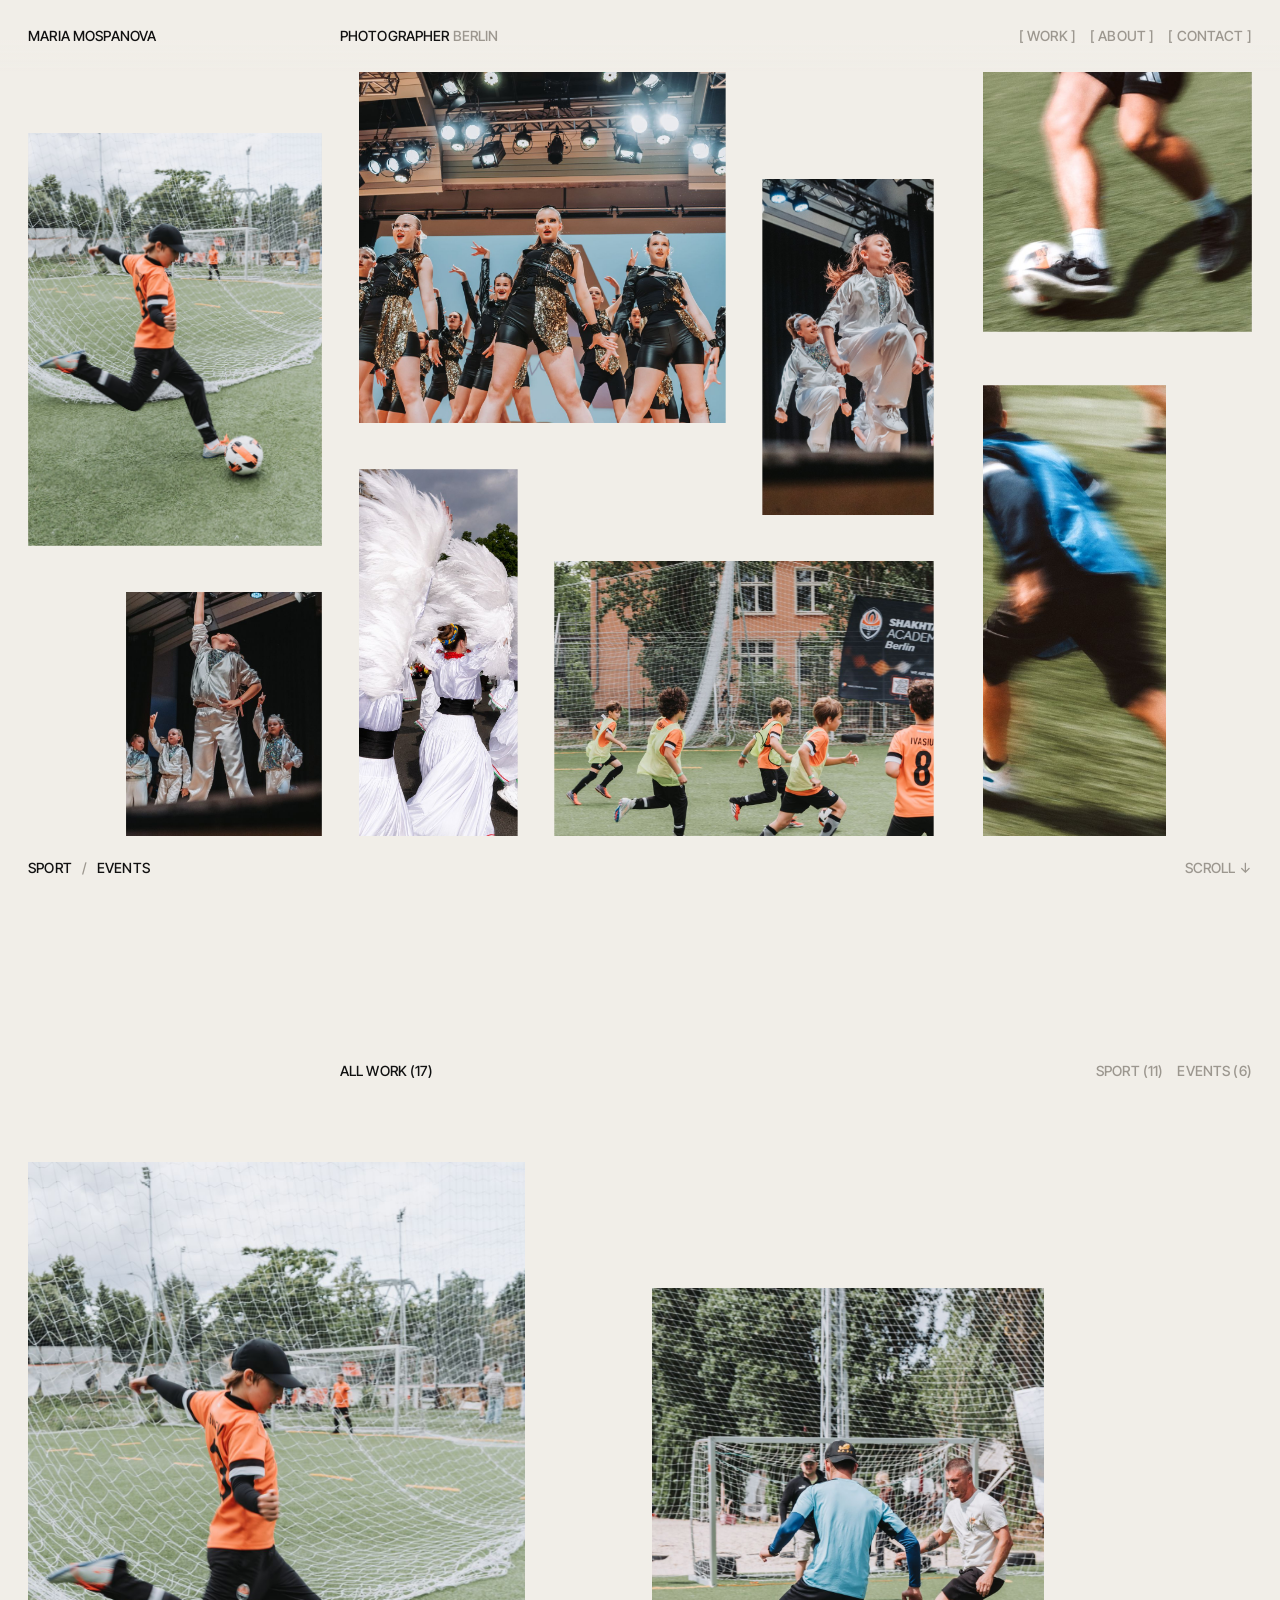
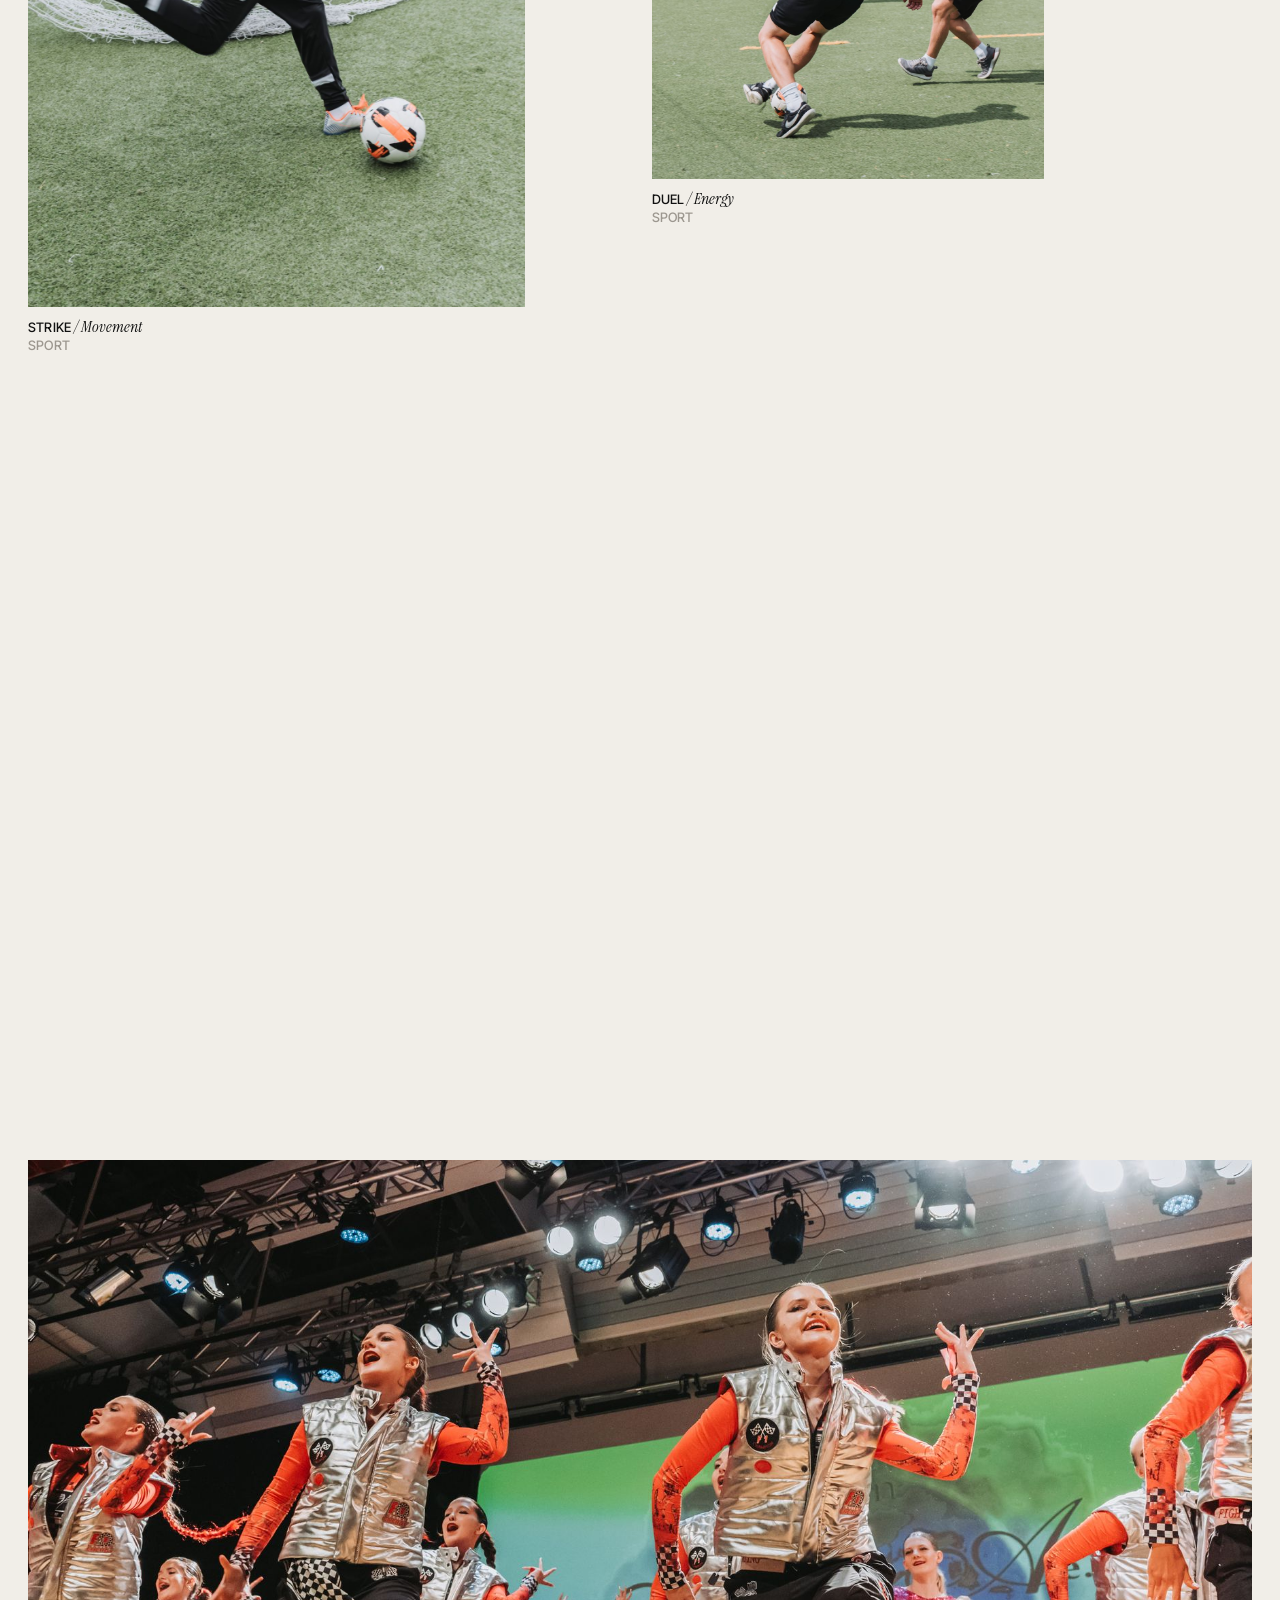
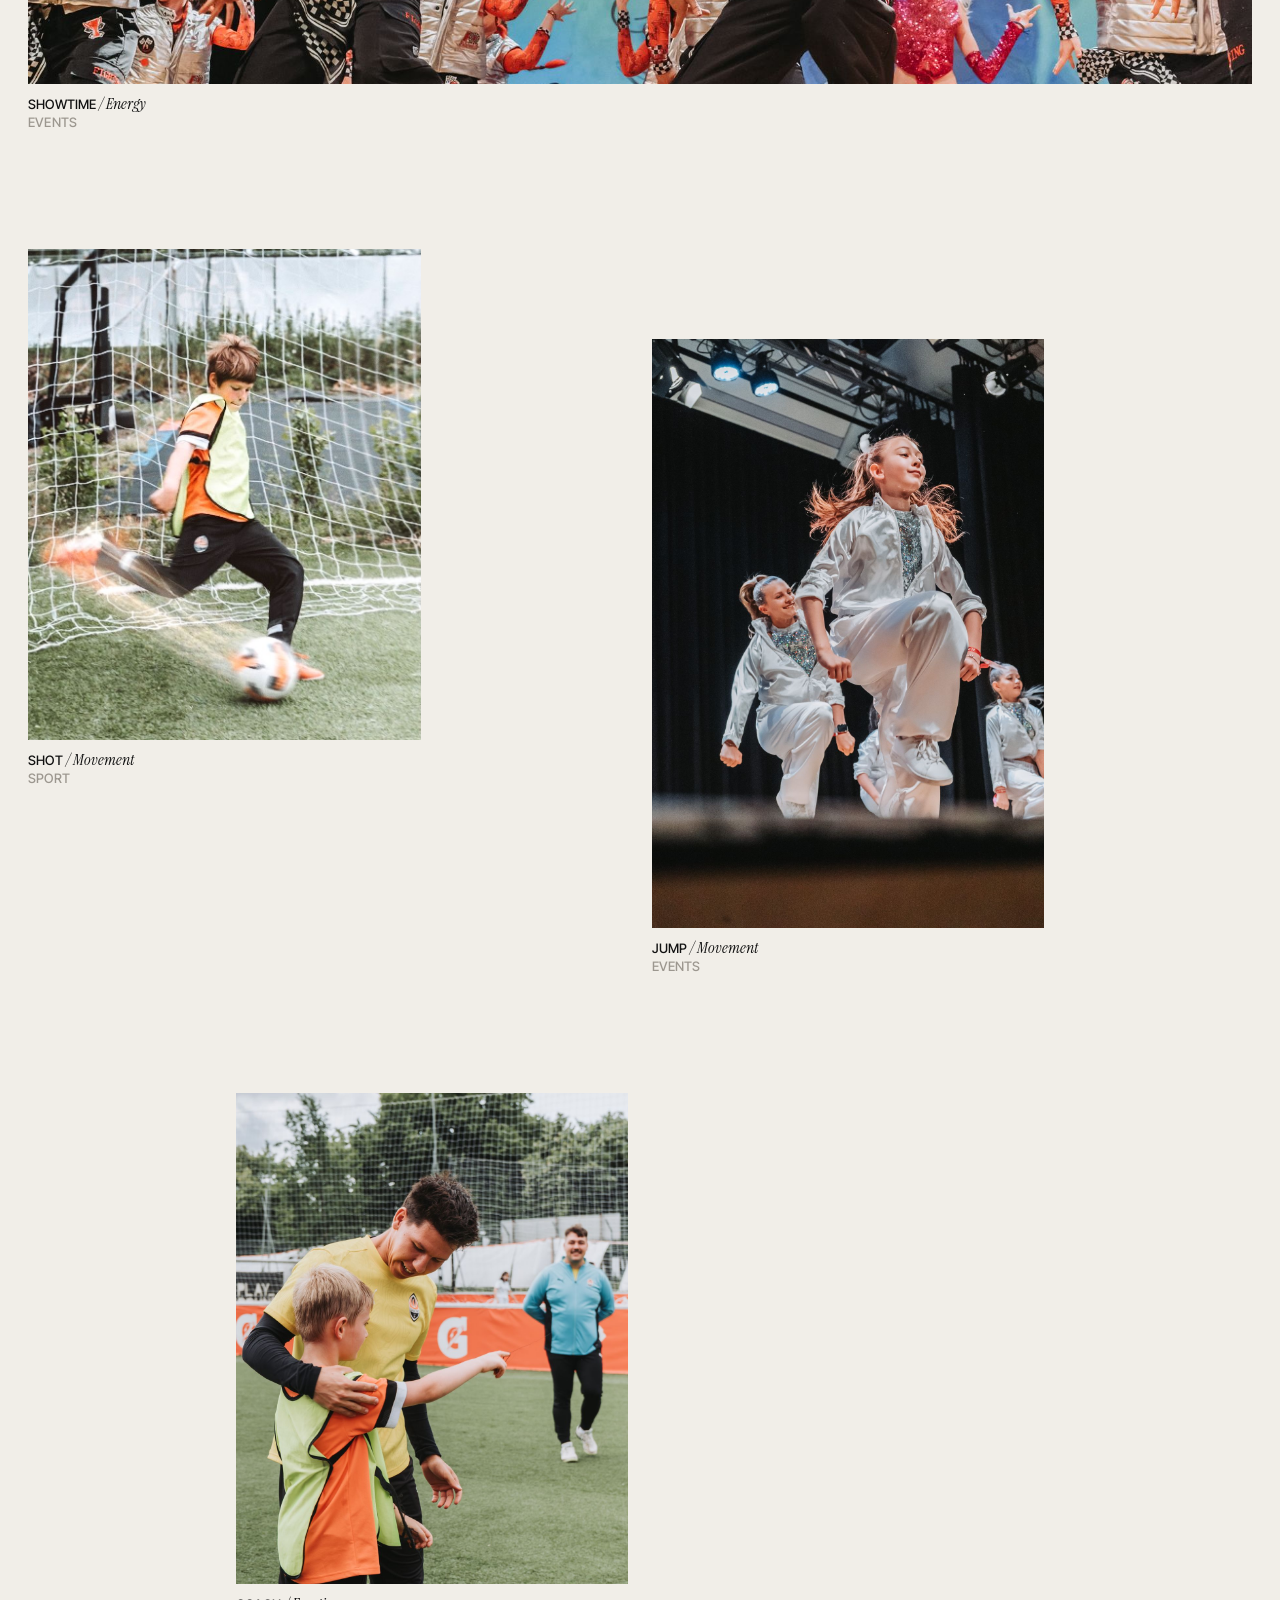
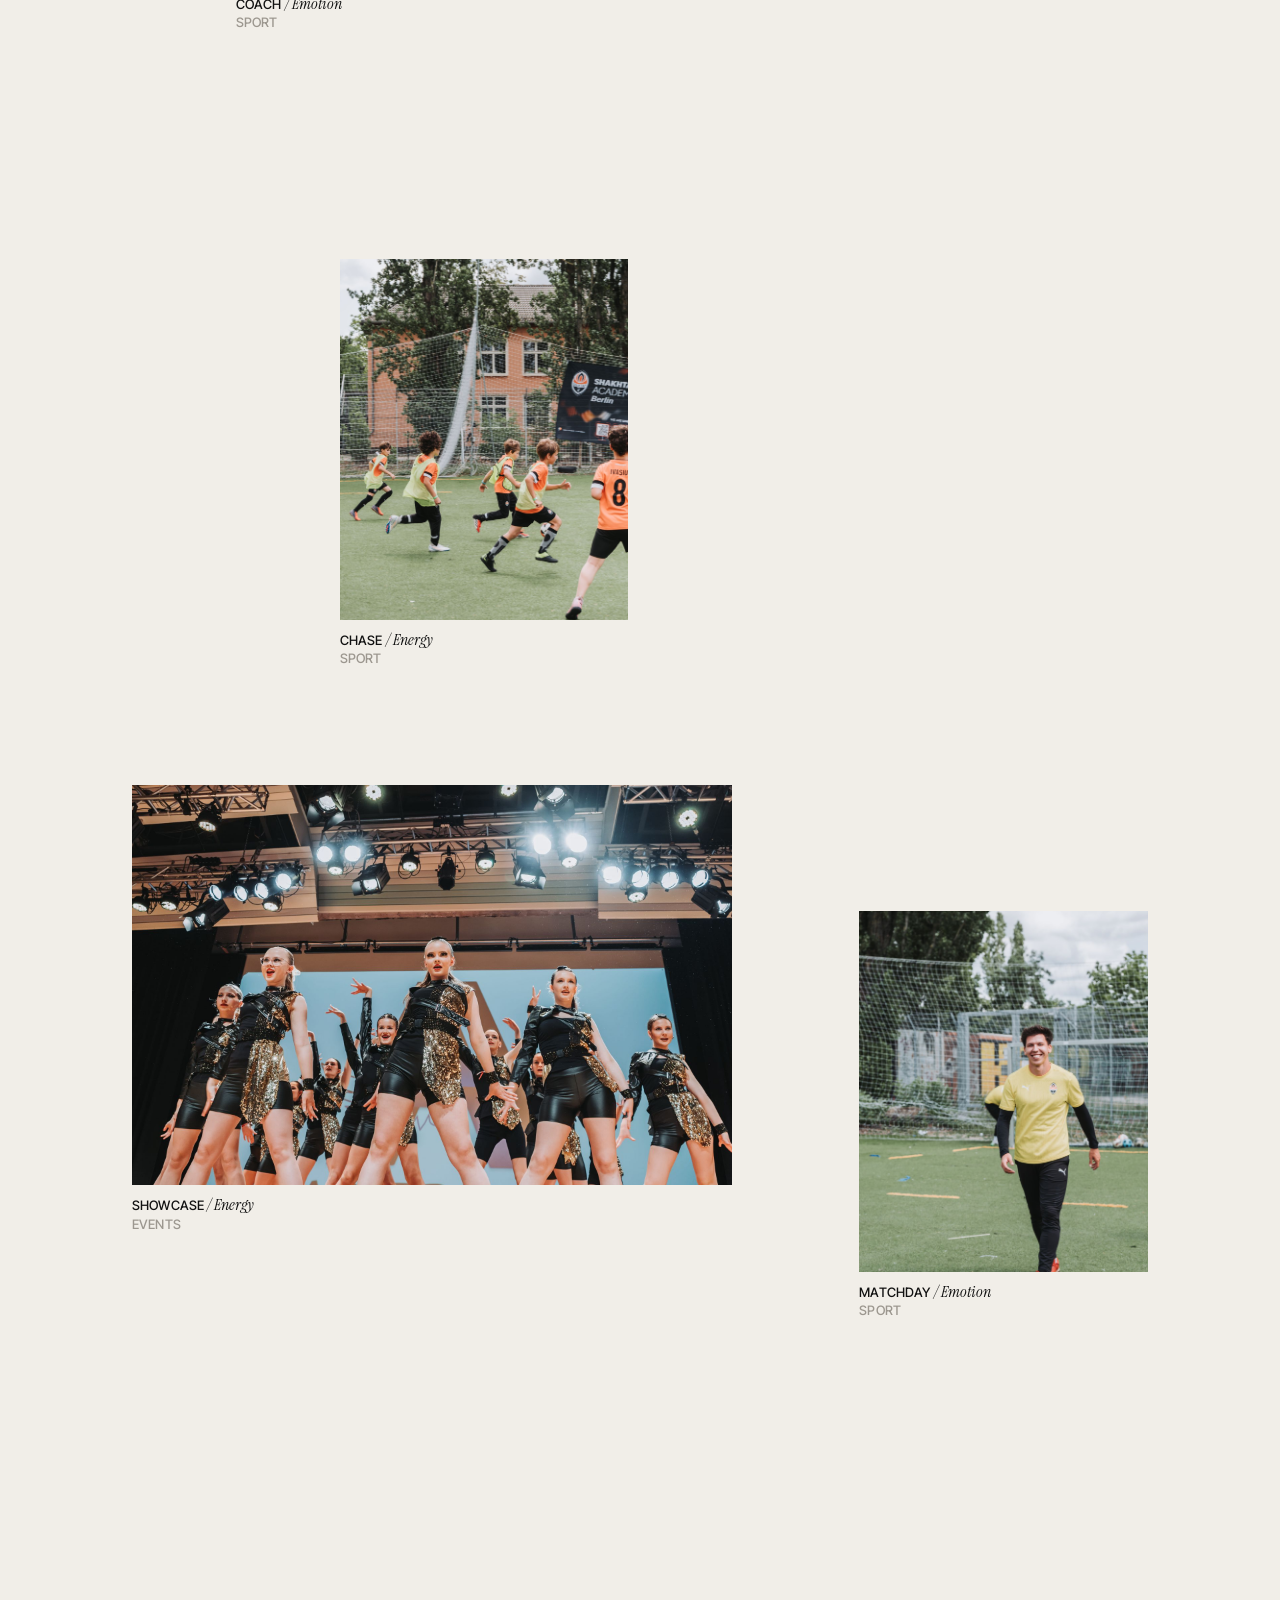
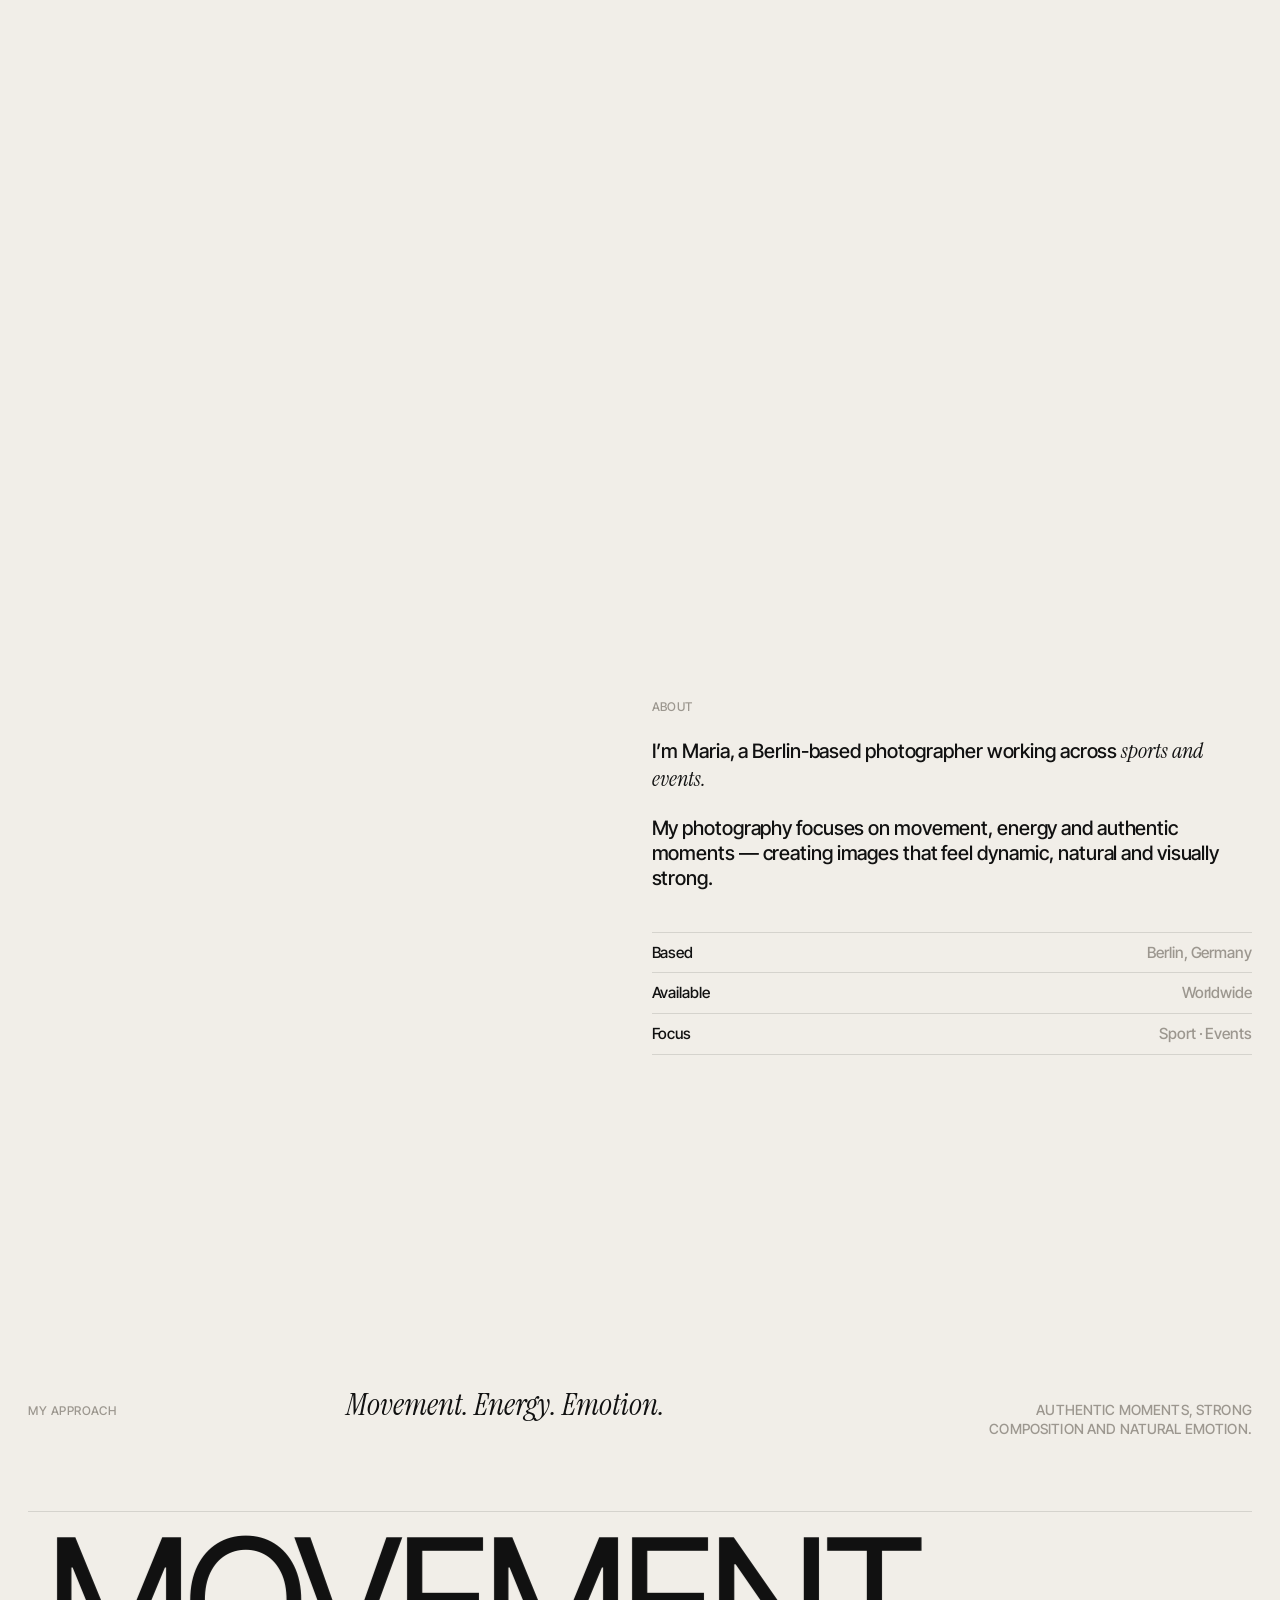
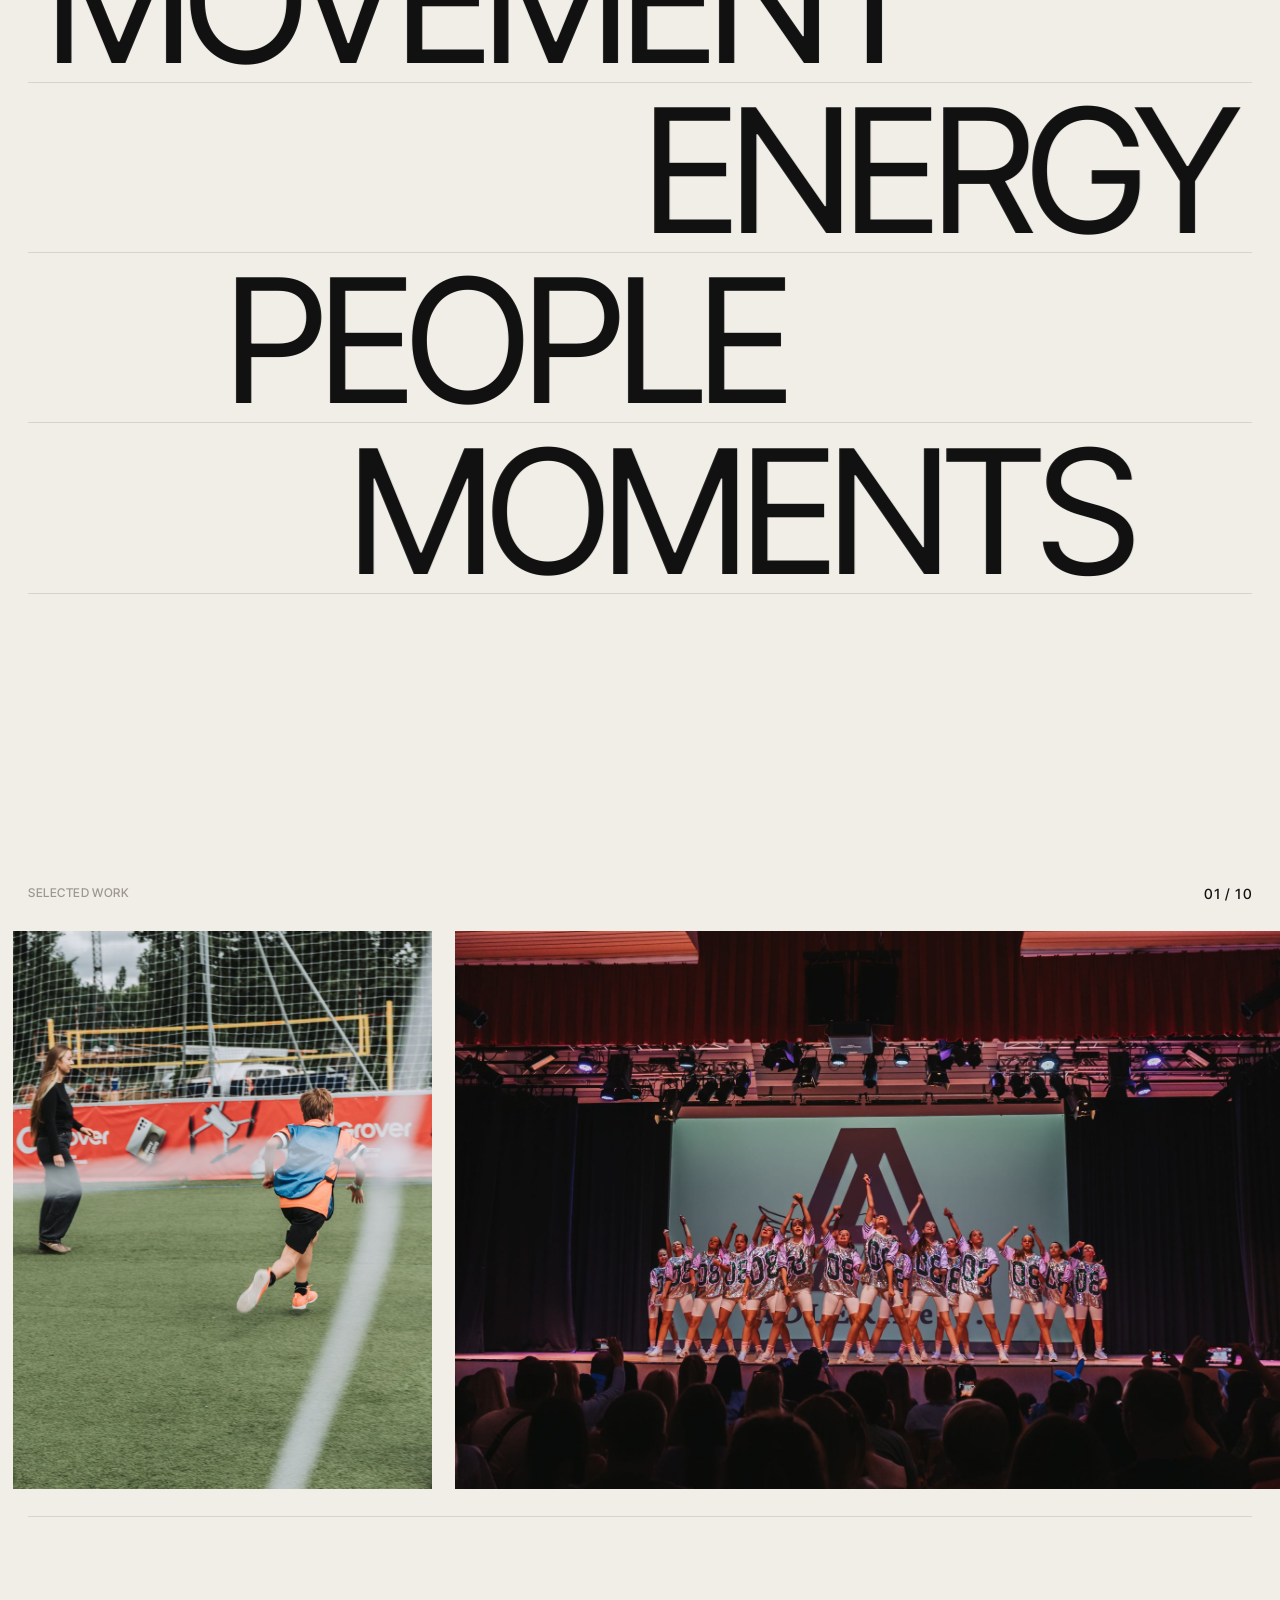
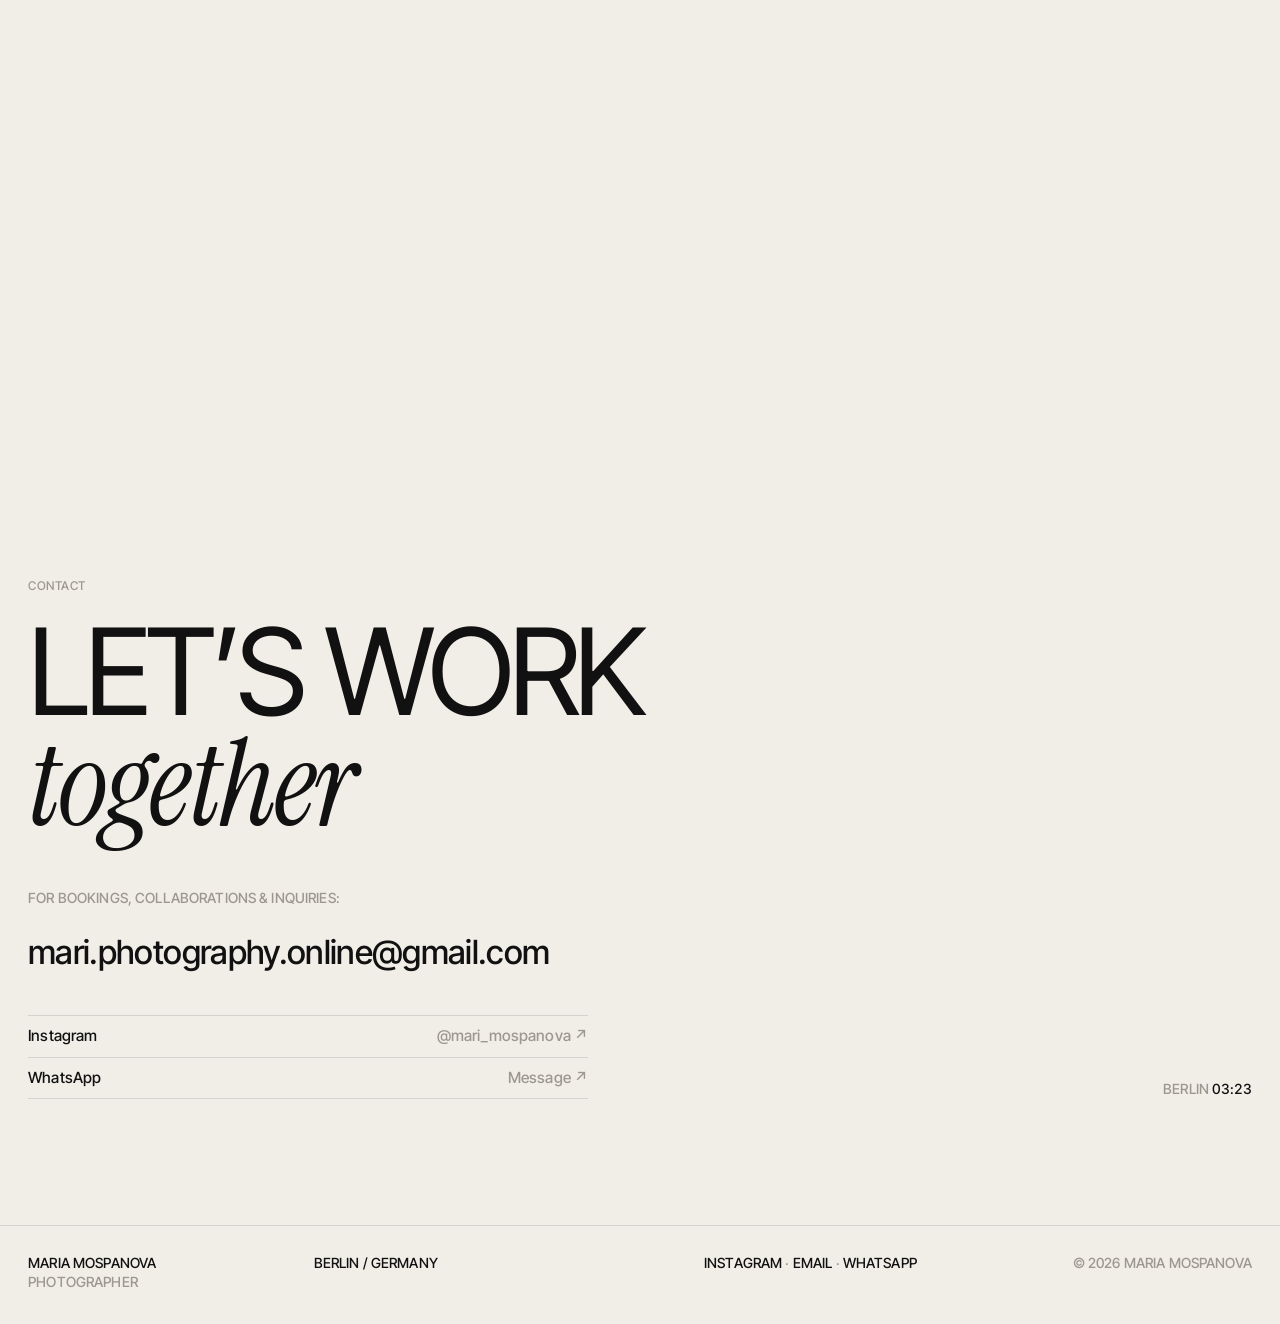
==== commit 60912e9f: "Balance the hero collage 50/50 football and dance Add an eighth hero frame so the desktop collage is" ====
--- a/index.html
+++ b/index.html
@@ -66,12 +66,13 @@
     <section class="hero" data-section="Index" aria-label="Selected photographs">
       <div class="hero__collage">
         <figure class="hc hc--a" style="--i:0"><img src="assets/img/hero-01.jpg" data-ph="https://images.unsplash.com/photo-1461896836934-ffe607ba8211?auto=format&fit=crop&w=1000&q=80" alt="Young player striking the ball" fetchpriority="high"></figure>
-        <figure class="hc hc--b" style="--i:1"><img src="assets/img/hero-02.jpg" data-ph="https://images.unsplash.com/photo-1492684223066-81342ee5ff30?auto=format&fit=crop&w=1200&q=80" alt="Two players fighting for the ball"></figure>
-        <figure class="hc hc--c" style="--i:2"><img src="assets/img/hero-03.jpg" data-ph="https://images.unsplash.com/photo-1509631179647-0177331693ae?auto=format&fit=crop&w=800&q=80" alt="Boy kicking the ball, motion lines"></figure>
+        <figure class="hc hc--b" style="--i:1"><img src="assets/img/hero-02.jpg" data-ph="https://images.unsplash.com/photo-1492684223066-81342ee5ff30?auto=format&fit=crop&w=1200&q=80" alt="Dancers under stage lights"></figure>
+        <figure class="hc hc--c" style="--i:2"><img src="assets/img/hero-03.jpg" data-ph="https://images.unsplash.com/photo-1509631179647-0177331693ae?auto=format&fit=crop&w=800&q=80" alt="Young dancer jumping on stage"></figure>
         <figure class="hc hc--d" style="--i:3"><img src="assets/img/hero-04.jpg" data-ph="https://images.unsplash.com/photo-1530549387789-4c1017266635?auto=format&fit=crop&w=700&q=80" alt="Motion-blurred feet and ball"></figure>
         <figure class="hc hc--e" style="--i:4"><img src="assets/img/hero-05.jpg" data-ph="https://images.unsplash.com/photo-1515886657613-9f3515b0c78f?auto=format&fit=crop&w=700&q=80" alt="Carnival dancers with white feathers"></figure>
         <figure class="hc hc--f" style="--i:5"><img src="assets/img/hero-06.jpg" data-ph="https://images.unsplash.com/photo-1517649763962-0c623066013b?auto=format&fit=crop&w=1200&q=80" alt="Kids chasing the ball"></figure>
         <figure class="hc hc--g" style="--i:6"><img src="assets/img/hero-07.jpg" data-ph="https://images.unsplash.com/photo-1514525253161-7a46d19cd819?auto=format&fit=crop&w=800&q=80" alt="Boy dribbling at speed"></figure>
+        <figure class="hc hc--h" style="--i:7"><img src="assets/img/hero-08.jpg" alt="Young dancer in silver reaching up on stage"></figure>
       </div>
 
       <div class="hero__meta">
--- a/assets/css/style.css
+++ b/assets/css/style.css
@@ -180,13 +180,14 @@
 .is-loaded .hc img { transform: scale(1); }
 
 /* desktop composition (percentages of the collage box) */
-.hc--a { left: 0;     top: 8%;  width: 24%; height: 78%; }
+.hc--a { left: 0;     top: 8%;  width: 24%; height: 54%; }
 .hc--b { left: 27%;   top: 0;   width: 30%; height: 46%; }
 .hc--c { left: 60%;   top: 14%; width: 14%; height: 44%; }
 .hc--d { left: 78%;   top: 0;   width: 22%; height: 34%; }
 .hc--e { left: 27%;   top: 52%; width: 13%; height: 48%; }
 .hc--f { left: 43%;   top: 64%; width: 31%; height: 36%; }
 .hc--g { left: 78%;   top: 41%; width: 15%; height: 59%; }
+.hc--h { left: 8%;    top: 68%; width: 16%; height: 32%; }
 
 .hero__meta {
   position: absolute;
@@ -520,7 +521,7 @@
   .hc--f { left: 0;   top: 55%; width: 58%; height: 22%; }
   .hc--g { left: 22%; top: 81%; width: 36%; height: 19%; }
   .hc--e { left: 62%; top: 71%; width: 38%; height: 29%; }
-  .hc--d { display: none; }
+  .hc--d, .hc--h { display: none; }
   .hero__disciplines { gap: 6px; }
 
   .work { padding-top: 12vh; }
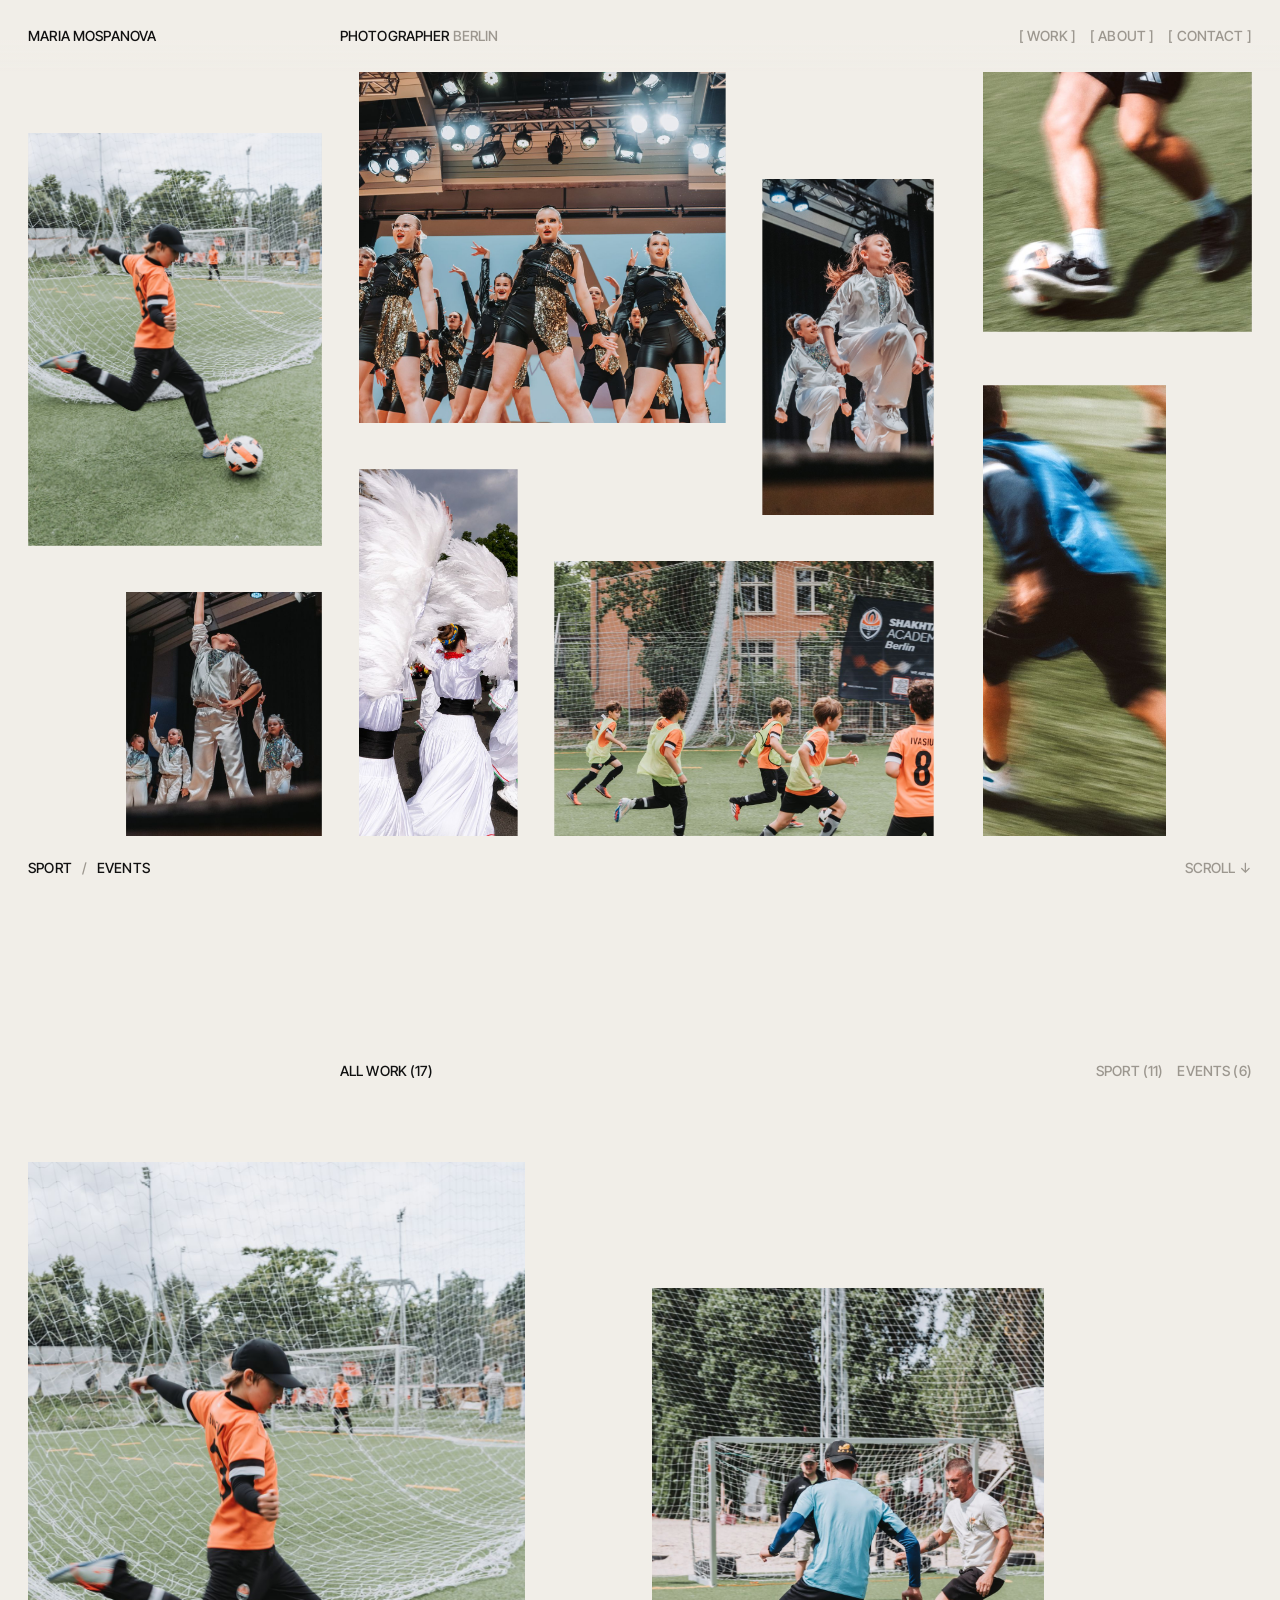
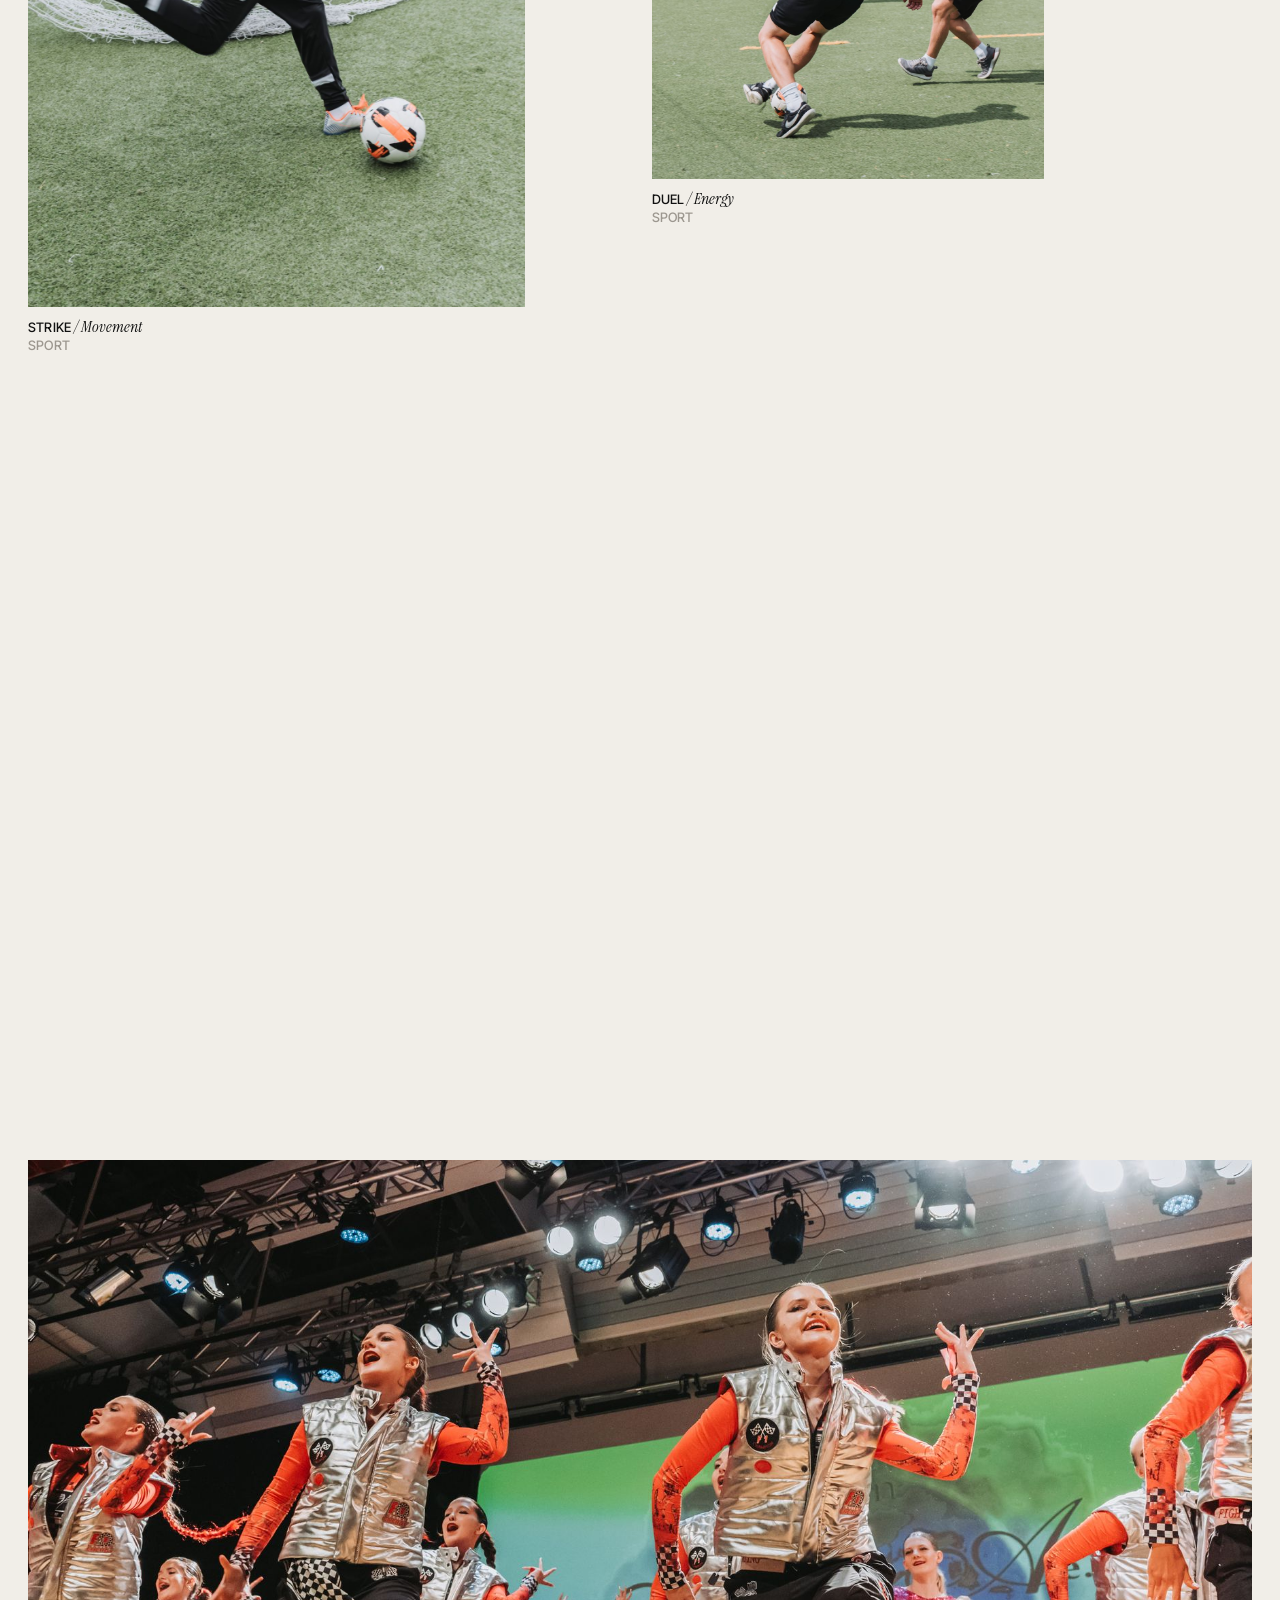
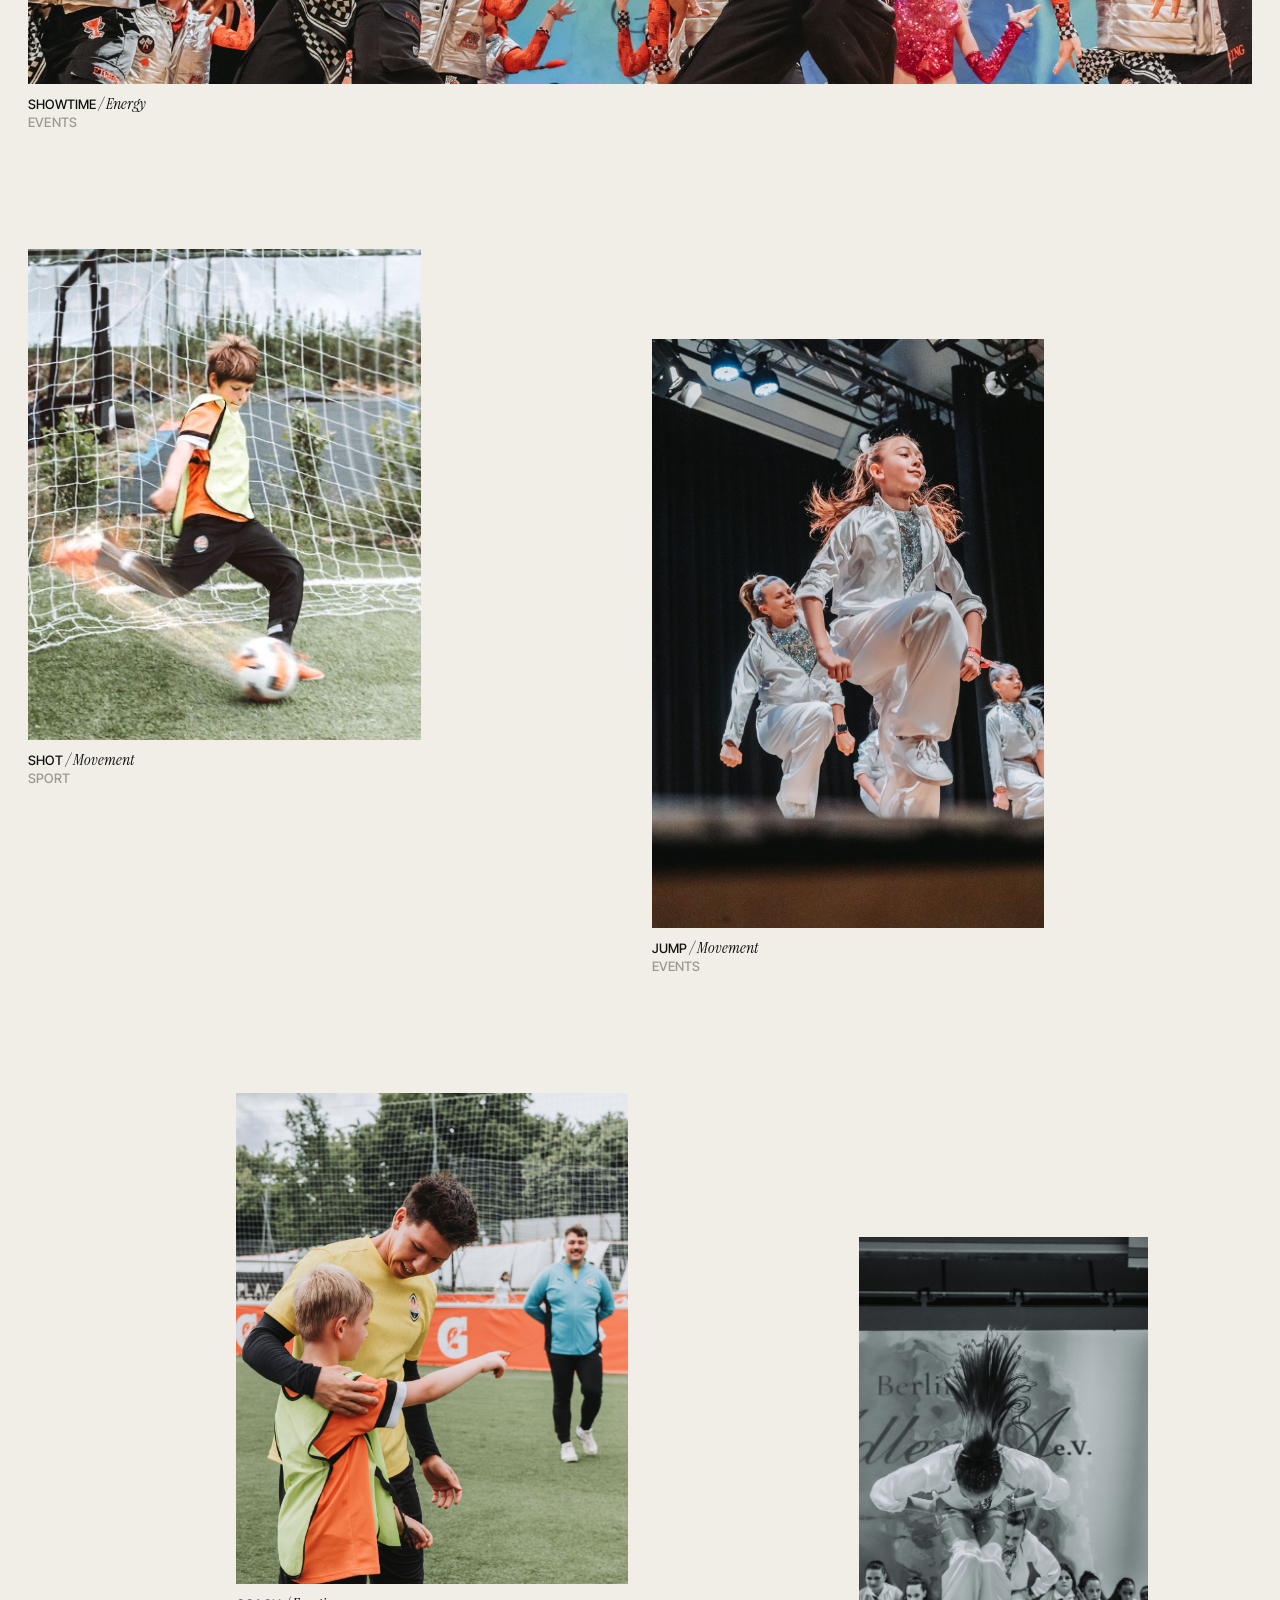
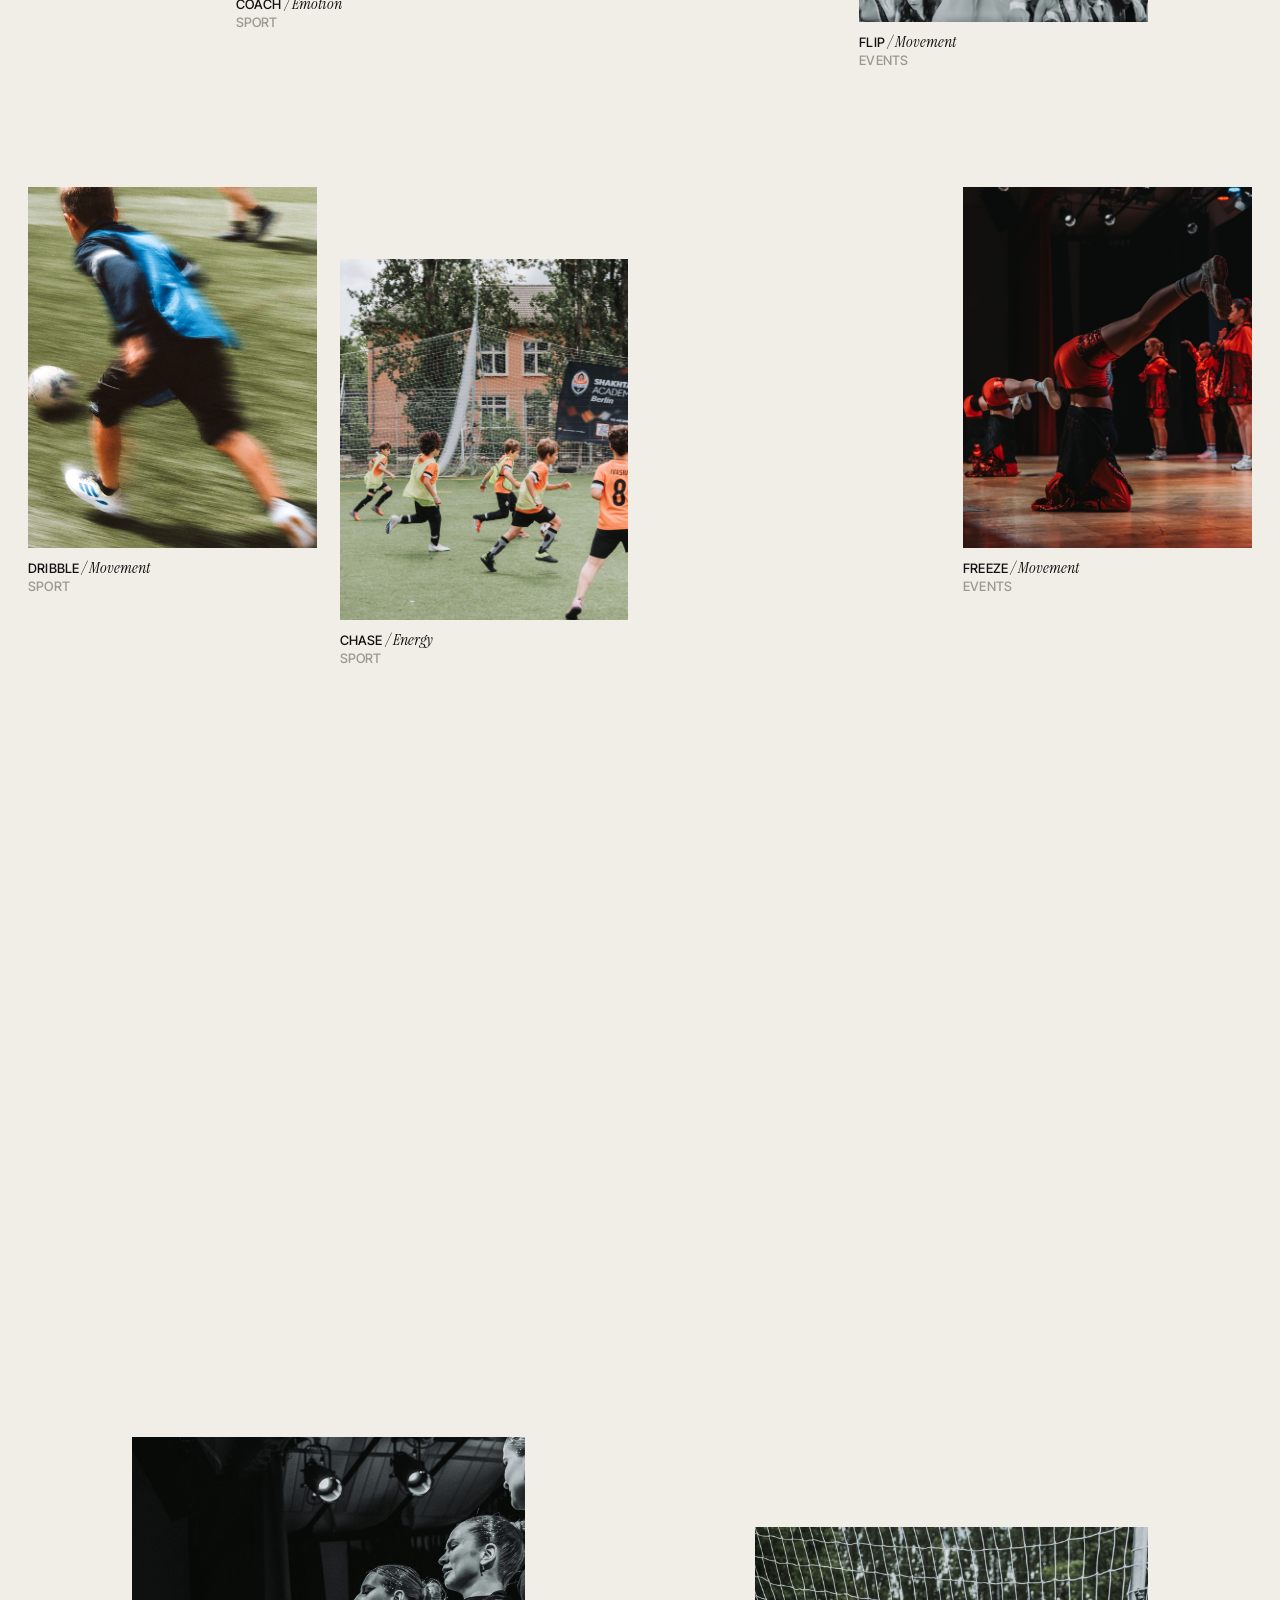
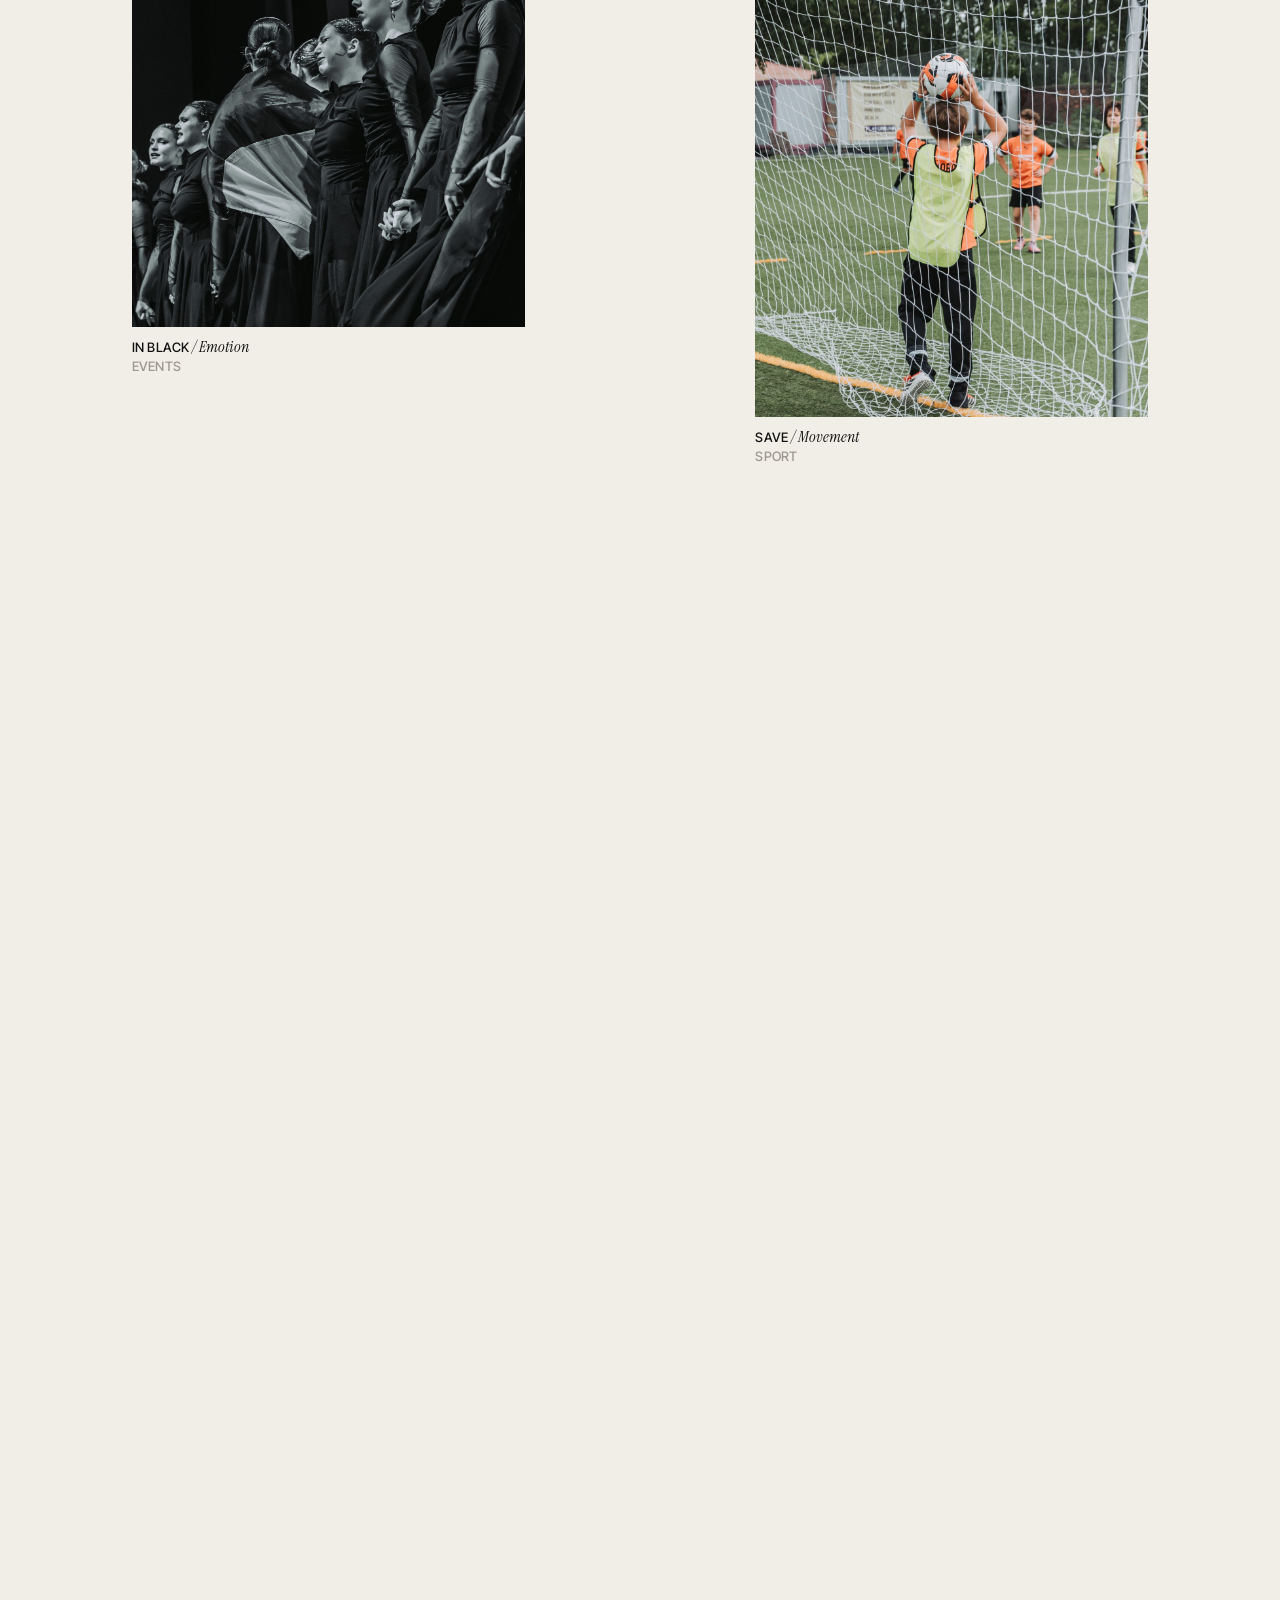
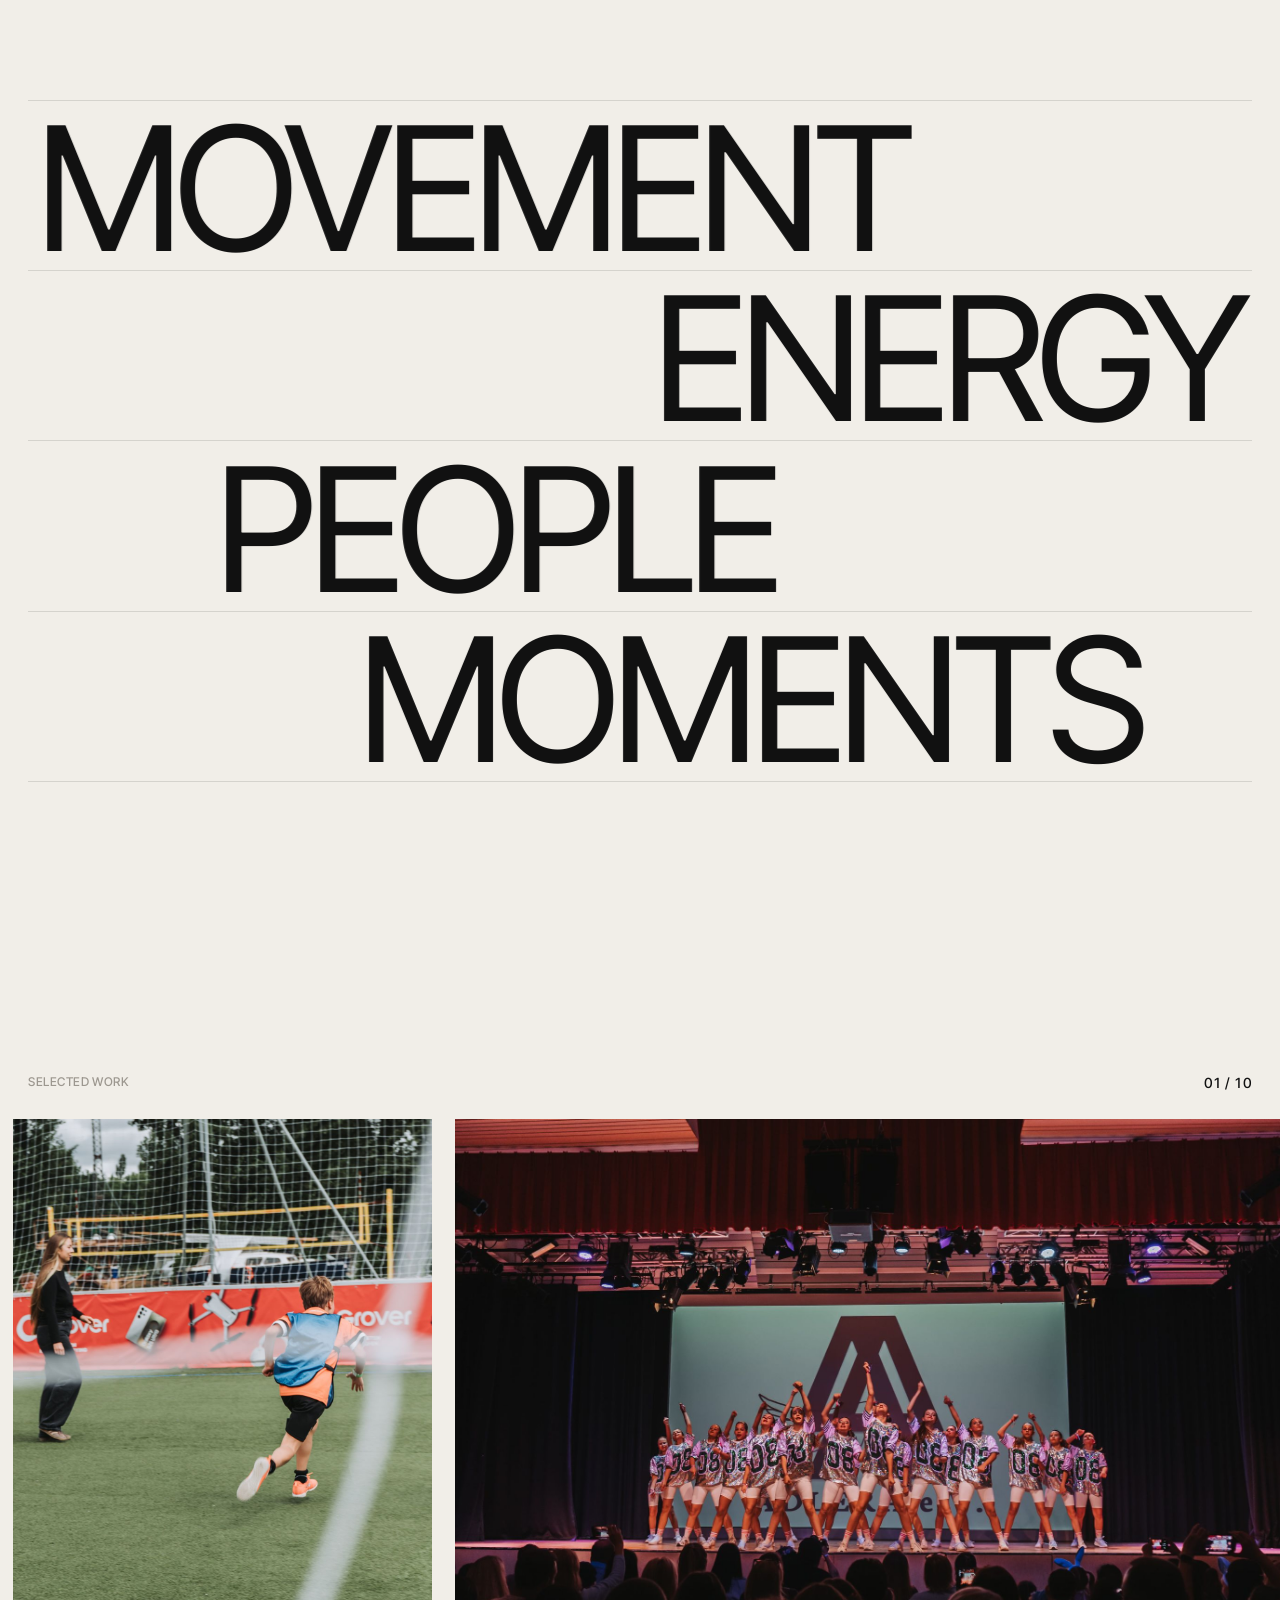
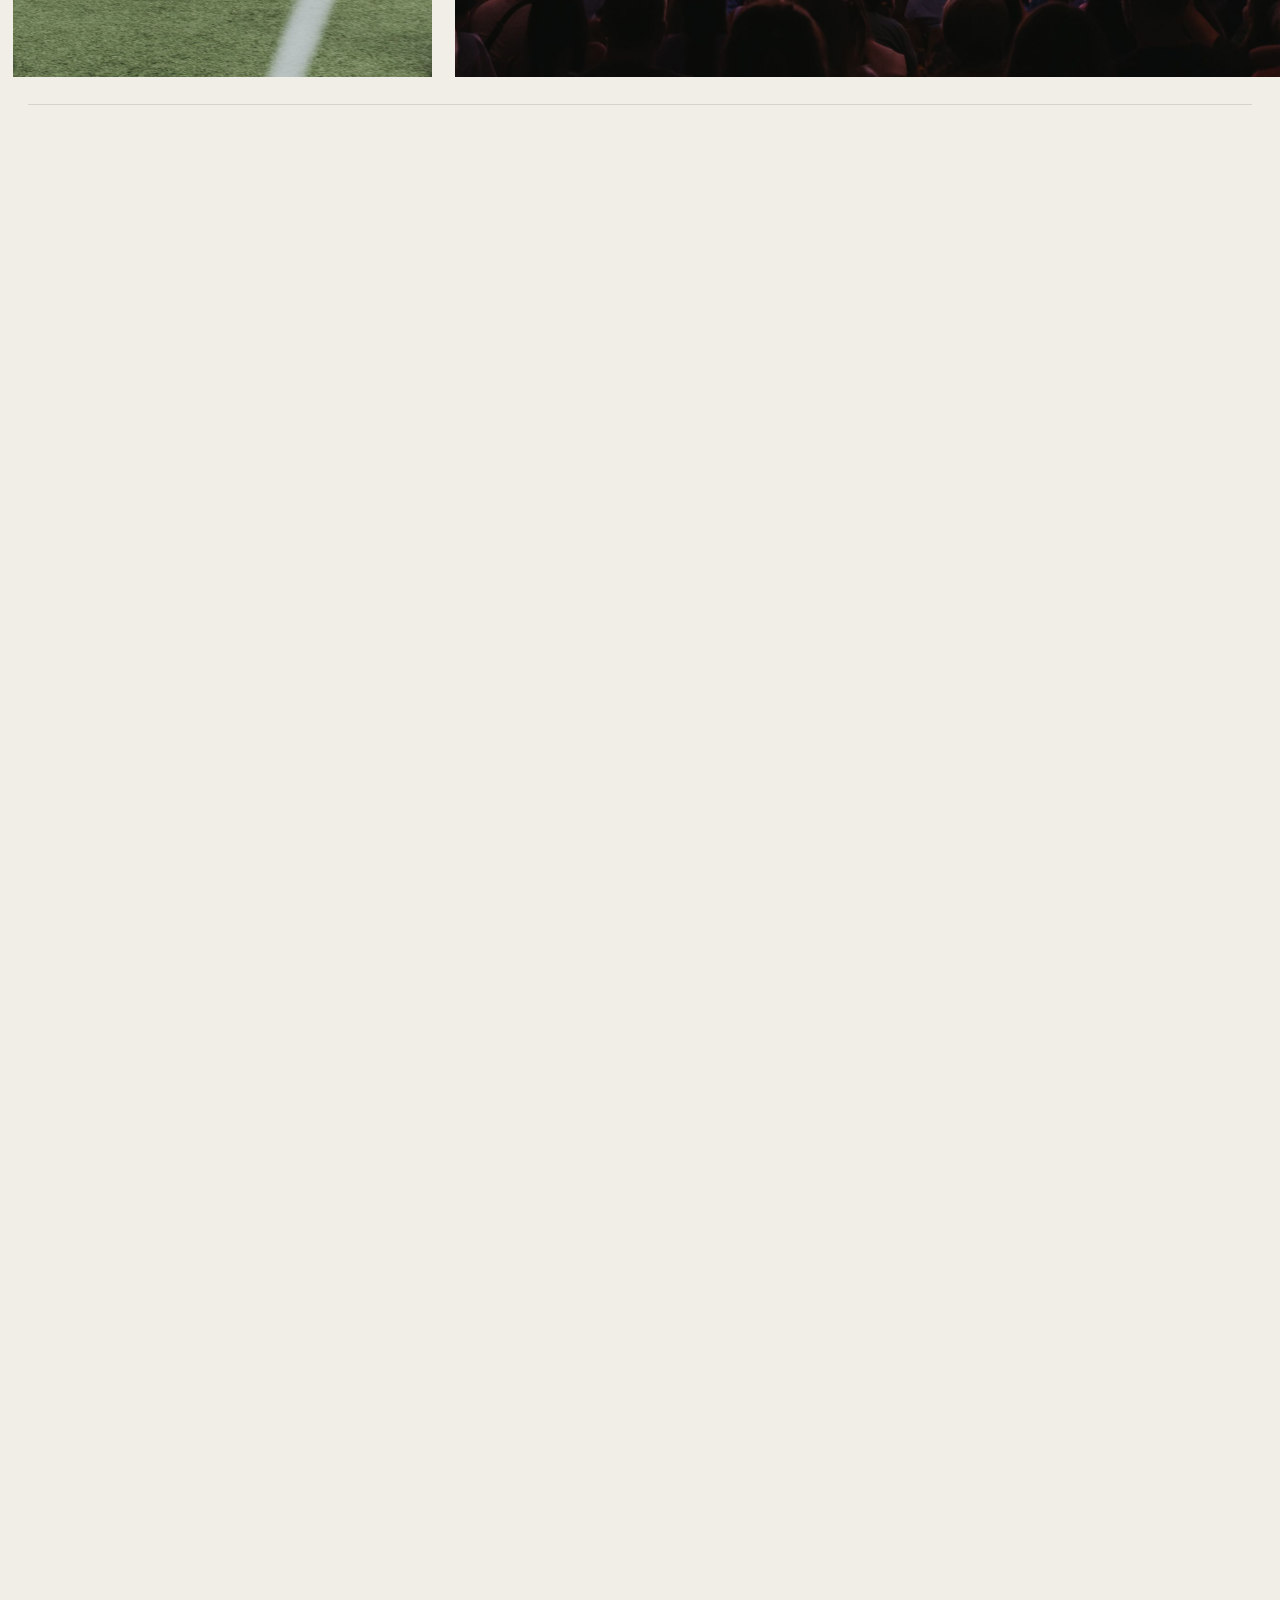
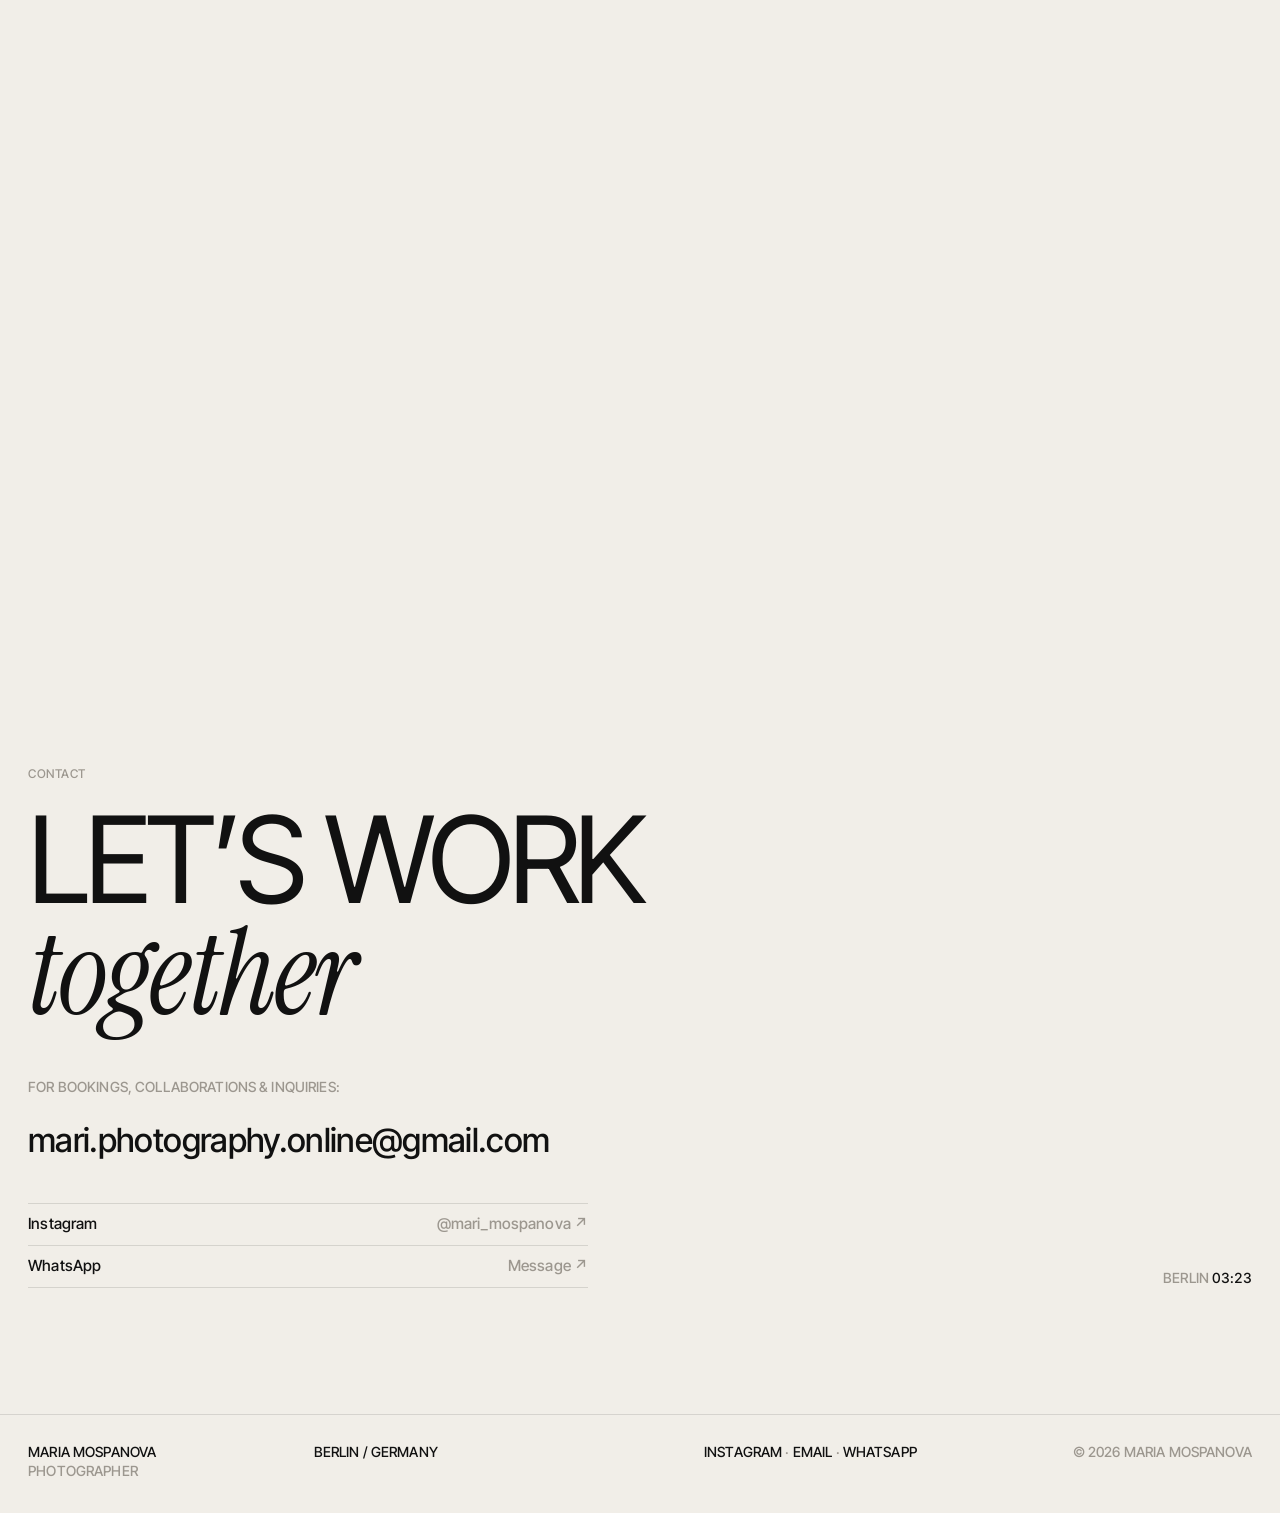
==== commit 8555cc3c: "Add Maria's portrait to the About section Portrait from Google Drive (resized to 1800px, EXIF stripp" ====
--- a/index.html
+++ b/index.html
@@ -170,6 +170,9 @@
 
     <!-- ============ 3. ABOUT ============ -->
     <section class="about" id="about" data-section="About">
+      <figure class="about__photo ph" style="--r:4/5" data-reveal>
+        <img loading="lazy" src="assets/img/about.jpg" alt="Maria Mospanova with her camera in the studio">
+      </figure>
       <div class="about__text" data-reveal>
         <p class="label">About</p>
         <p class="about__lead">I’m Maria, a Berlin-based photographer working across <em>sports and events.</em></p>
--- a/assets/css/style.css
+++ b/assets/css/style.css
@@ -267,6 +267,7 @@
   line-height: 1.28;
   letter-spacing: -.005em;
 }
+.about__photo { grid-column: 1 / span 5; }
 .about__text .label { font-size: 12px; letter-spacing: .04em; }
 .about__lead em { font-size: 1.12em; }
 
@@ -539,7 +540,8 @@
   .cap { font-size: 11px; padding-top: 8px; }
 
   .about { min-height: 0; padding: 12vh var(--gutter); }
-  .about__text { grid-column: 1 / -1; position: static; font-size: 18px; }
+  .about__photo { grid-column: 1 / span 10; }
+  .about__text { grid-column: 1 / -1; position: static; margin-top: 4vh; font-size: 18px; }
 
   .approach__intro { grid-template-columns: 1fr; gap: 10px; }
   .approach__sub { text-align: left; }
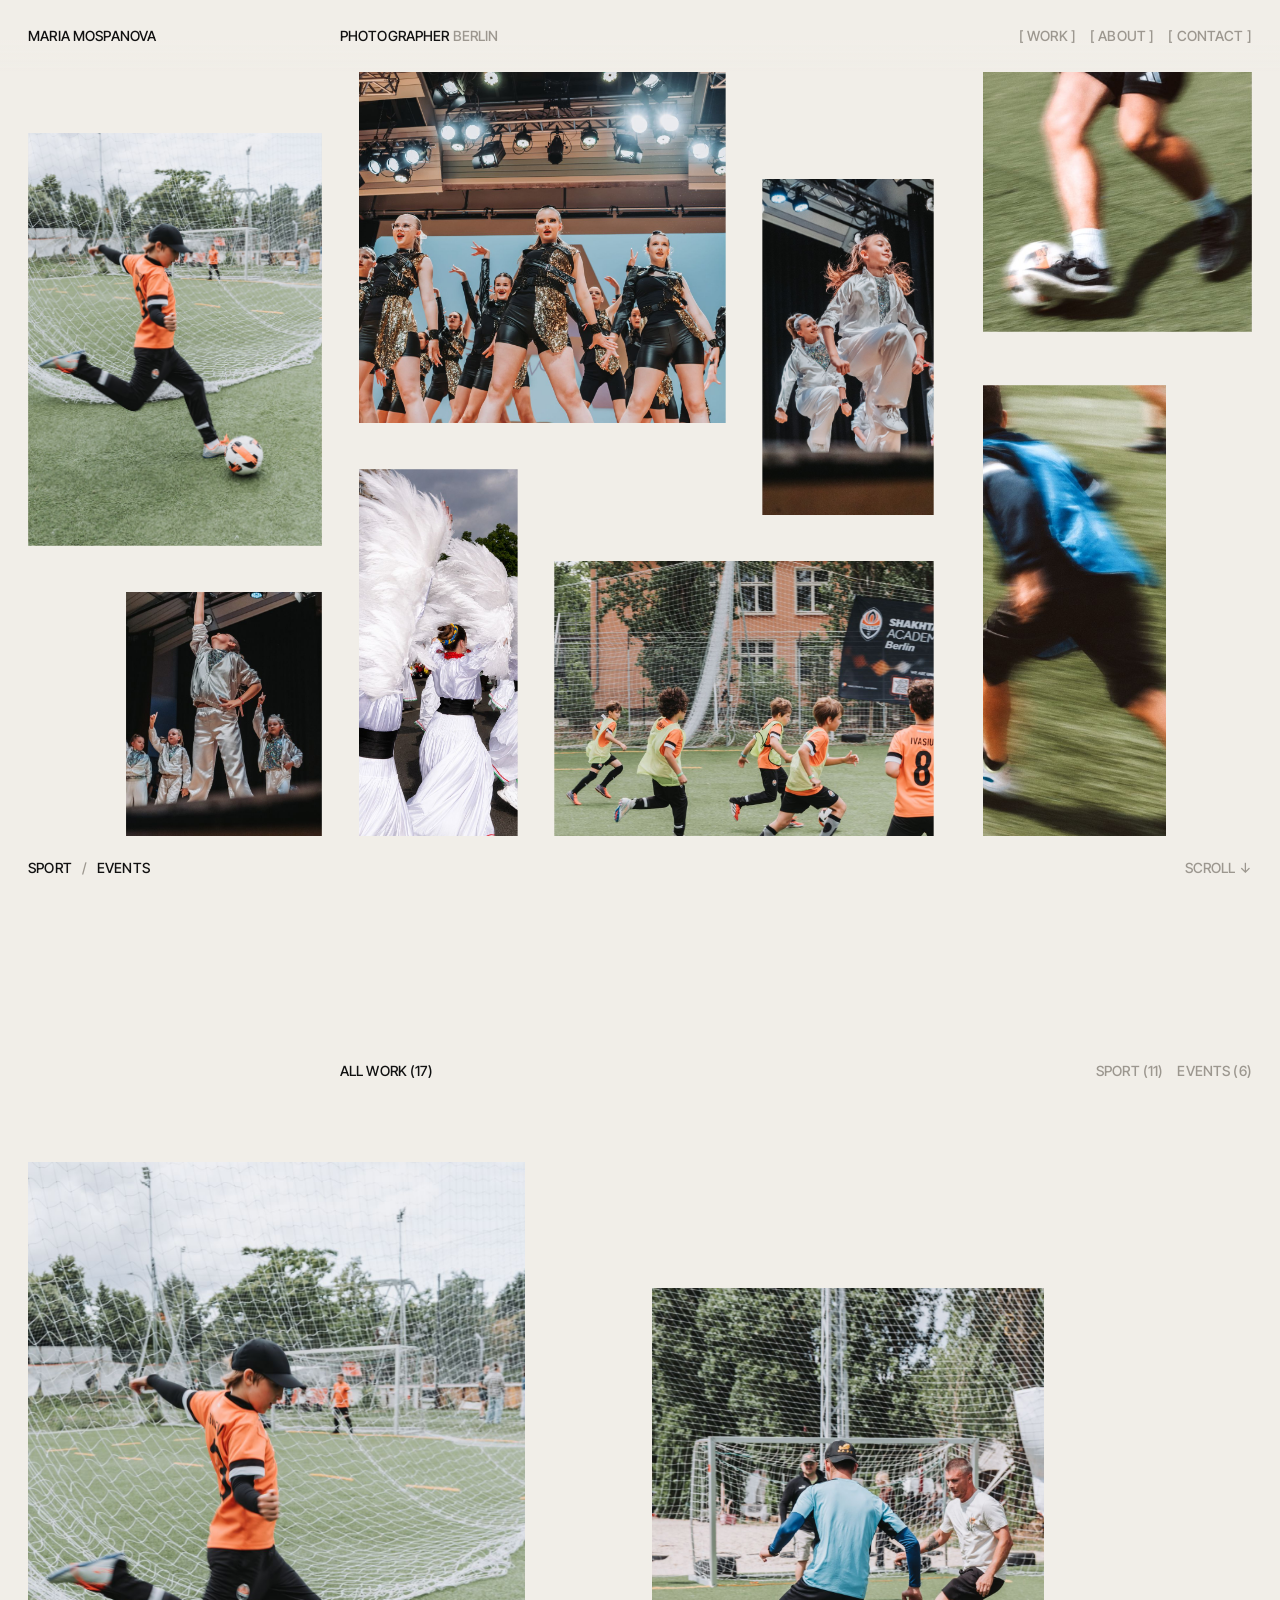
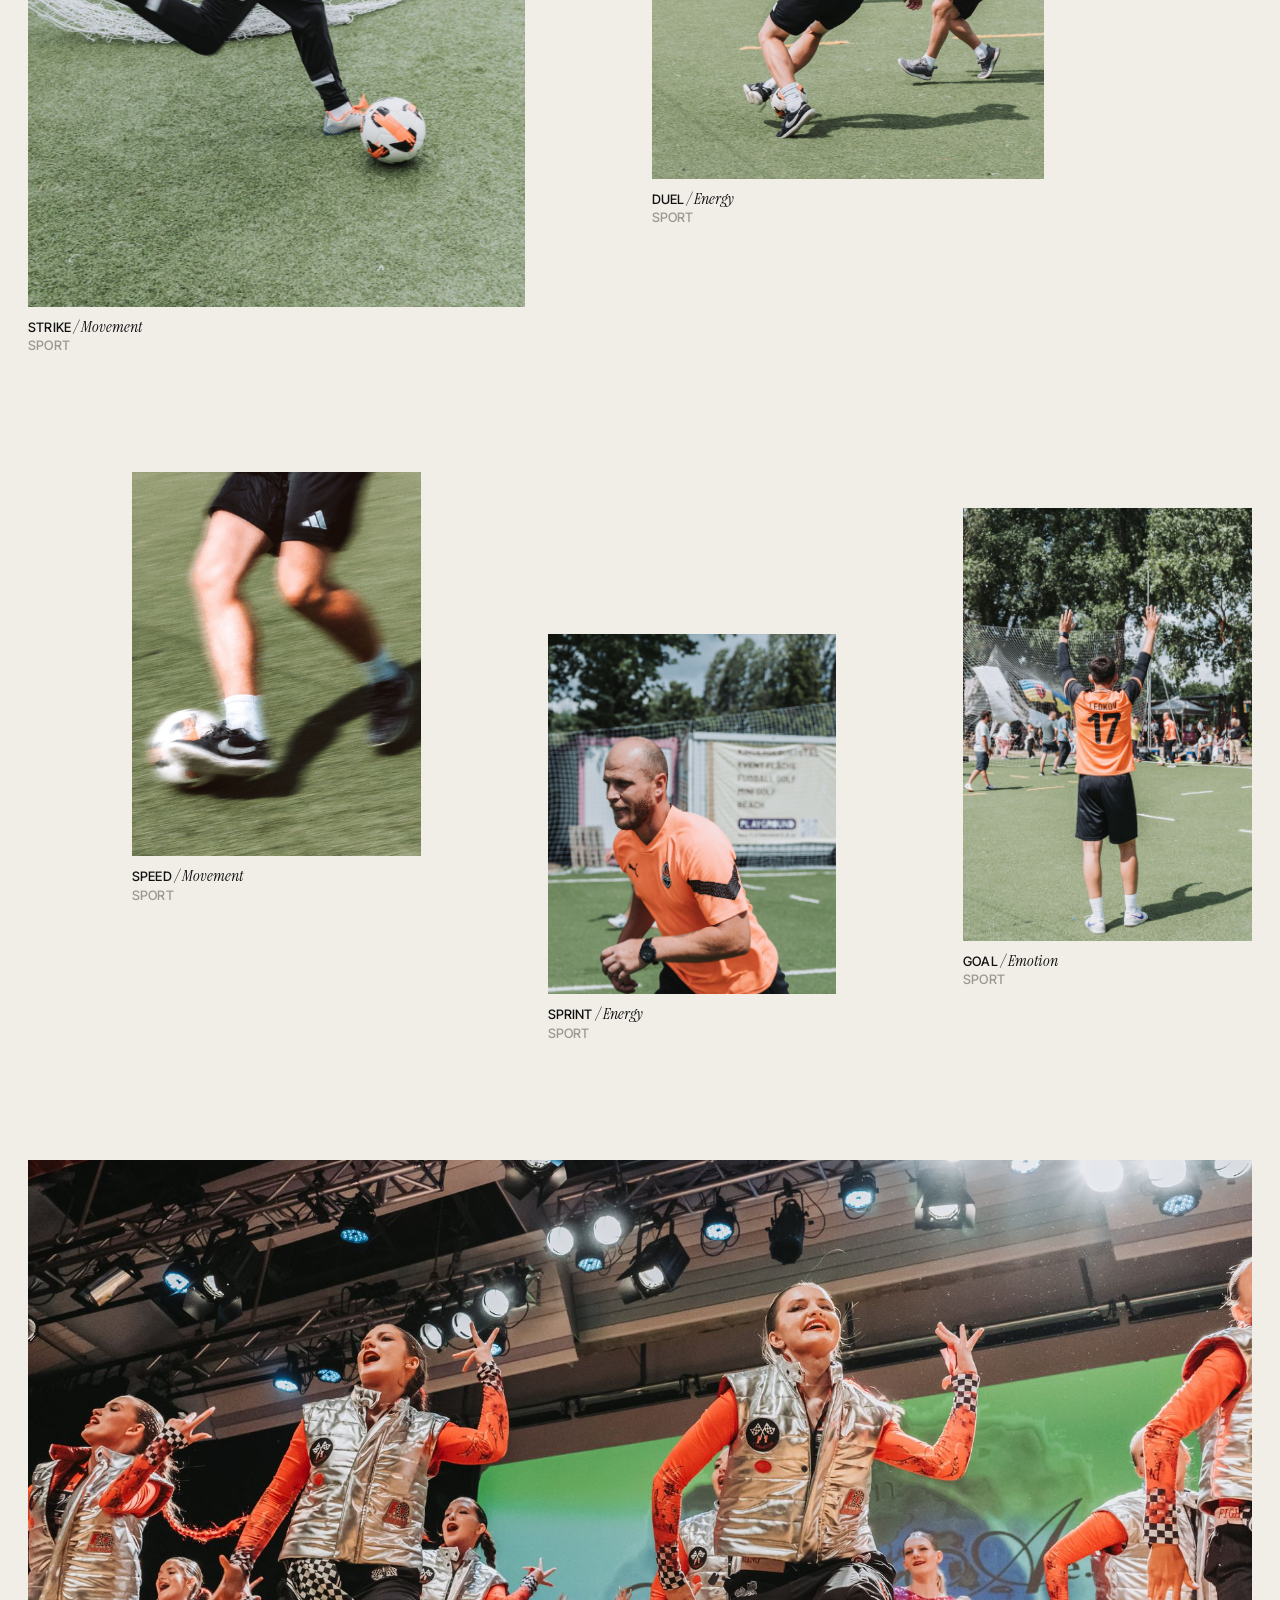
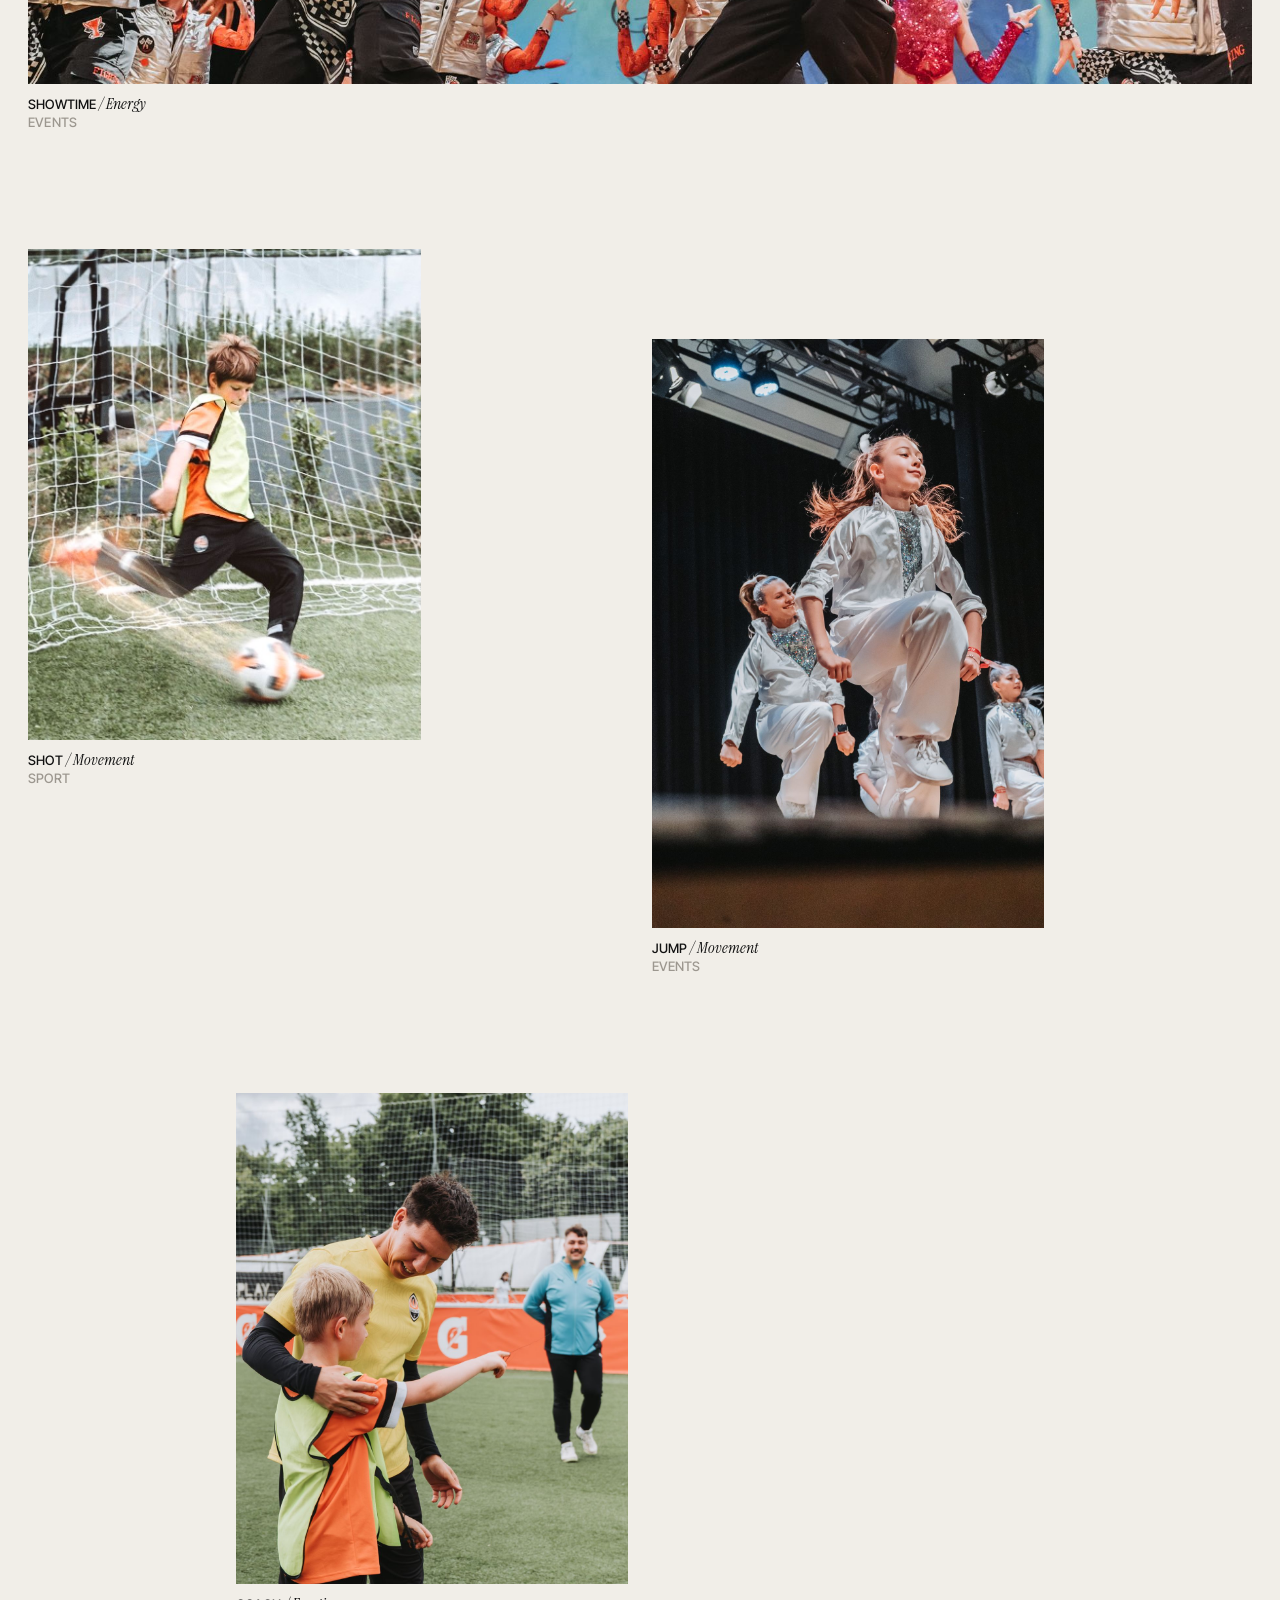
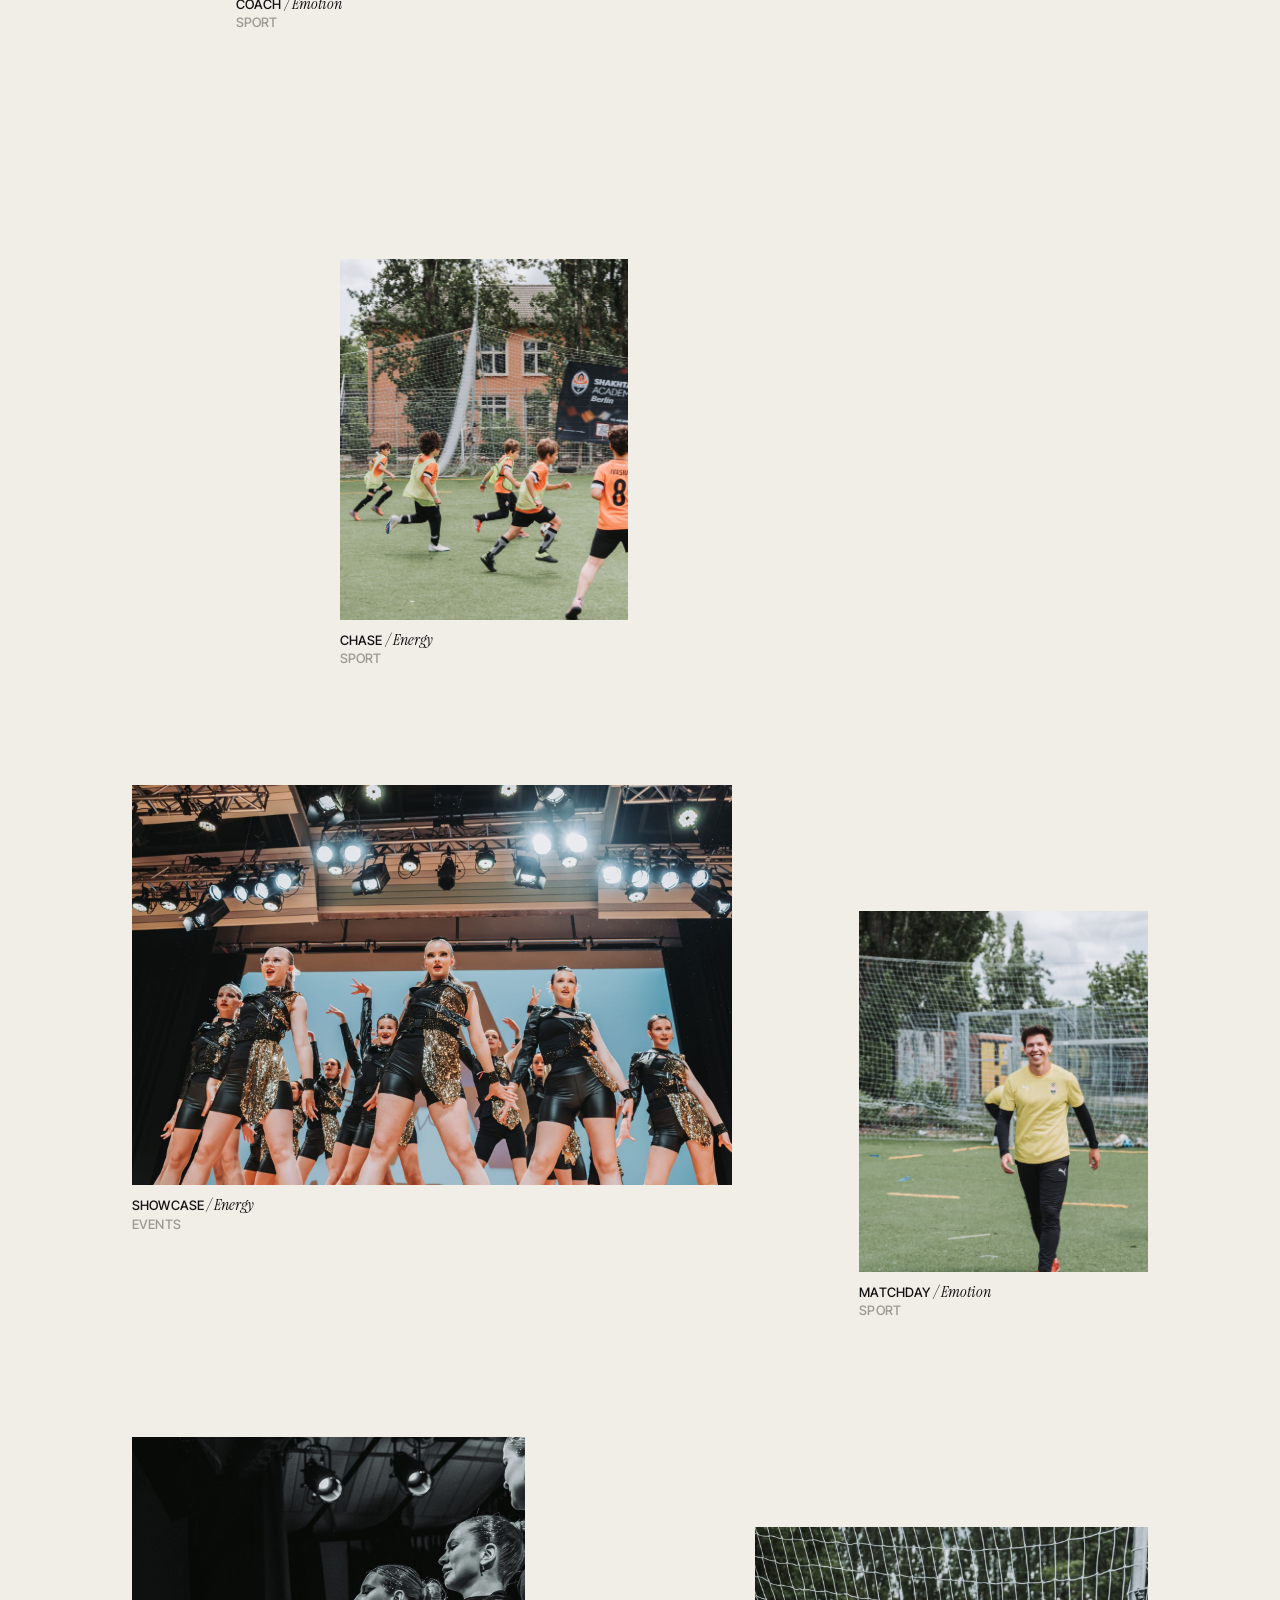
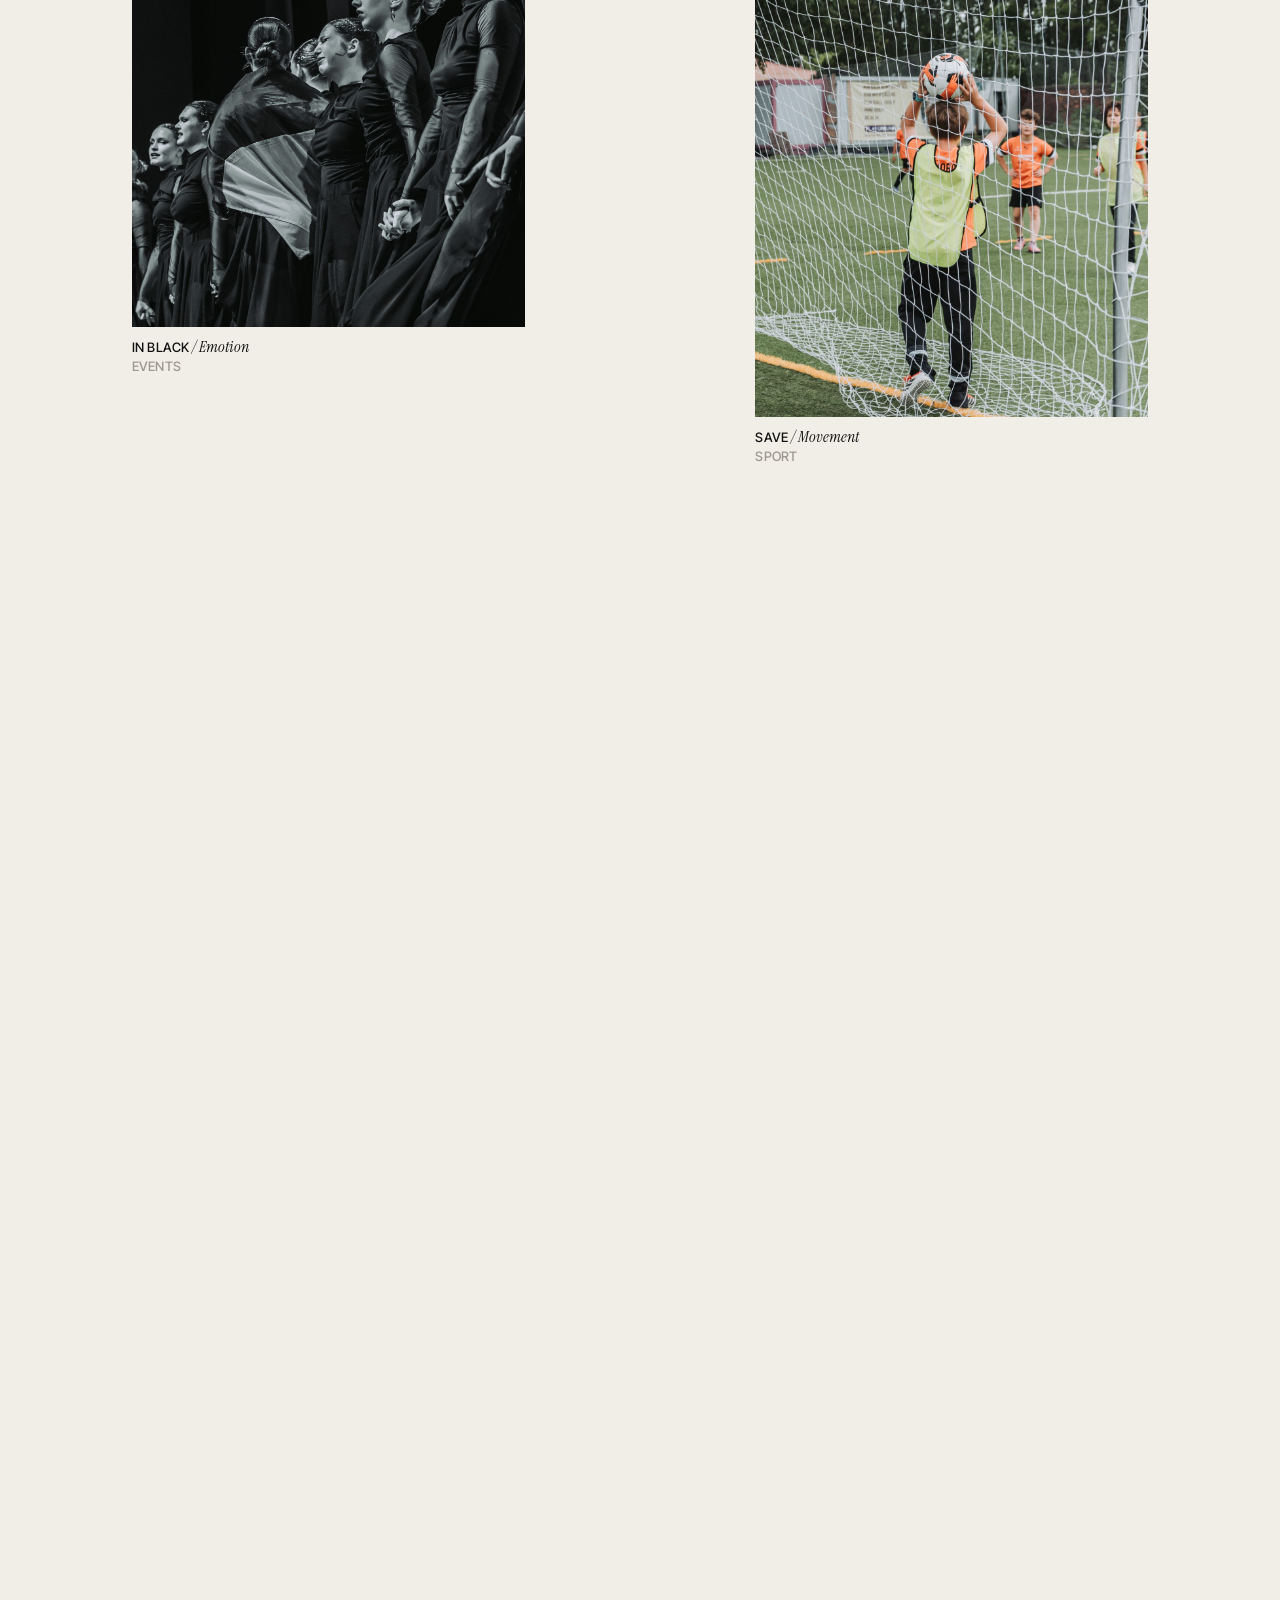
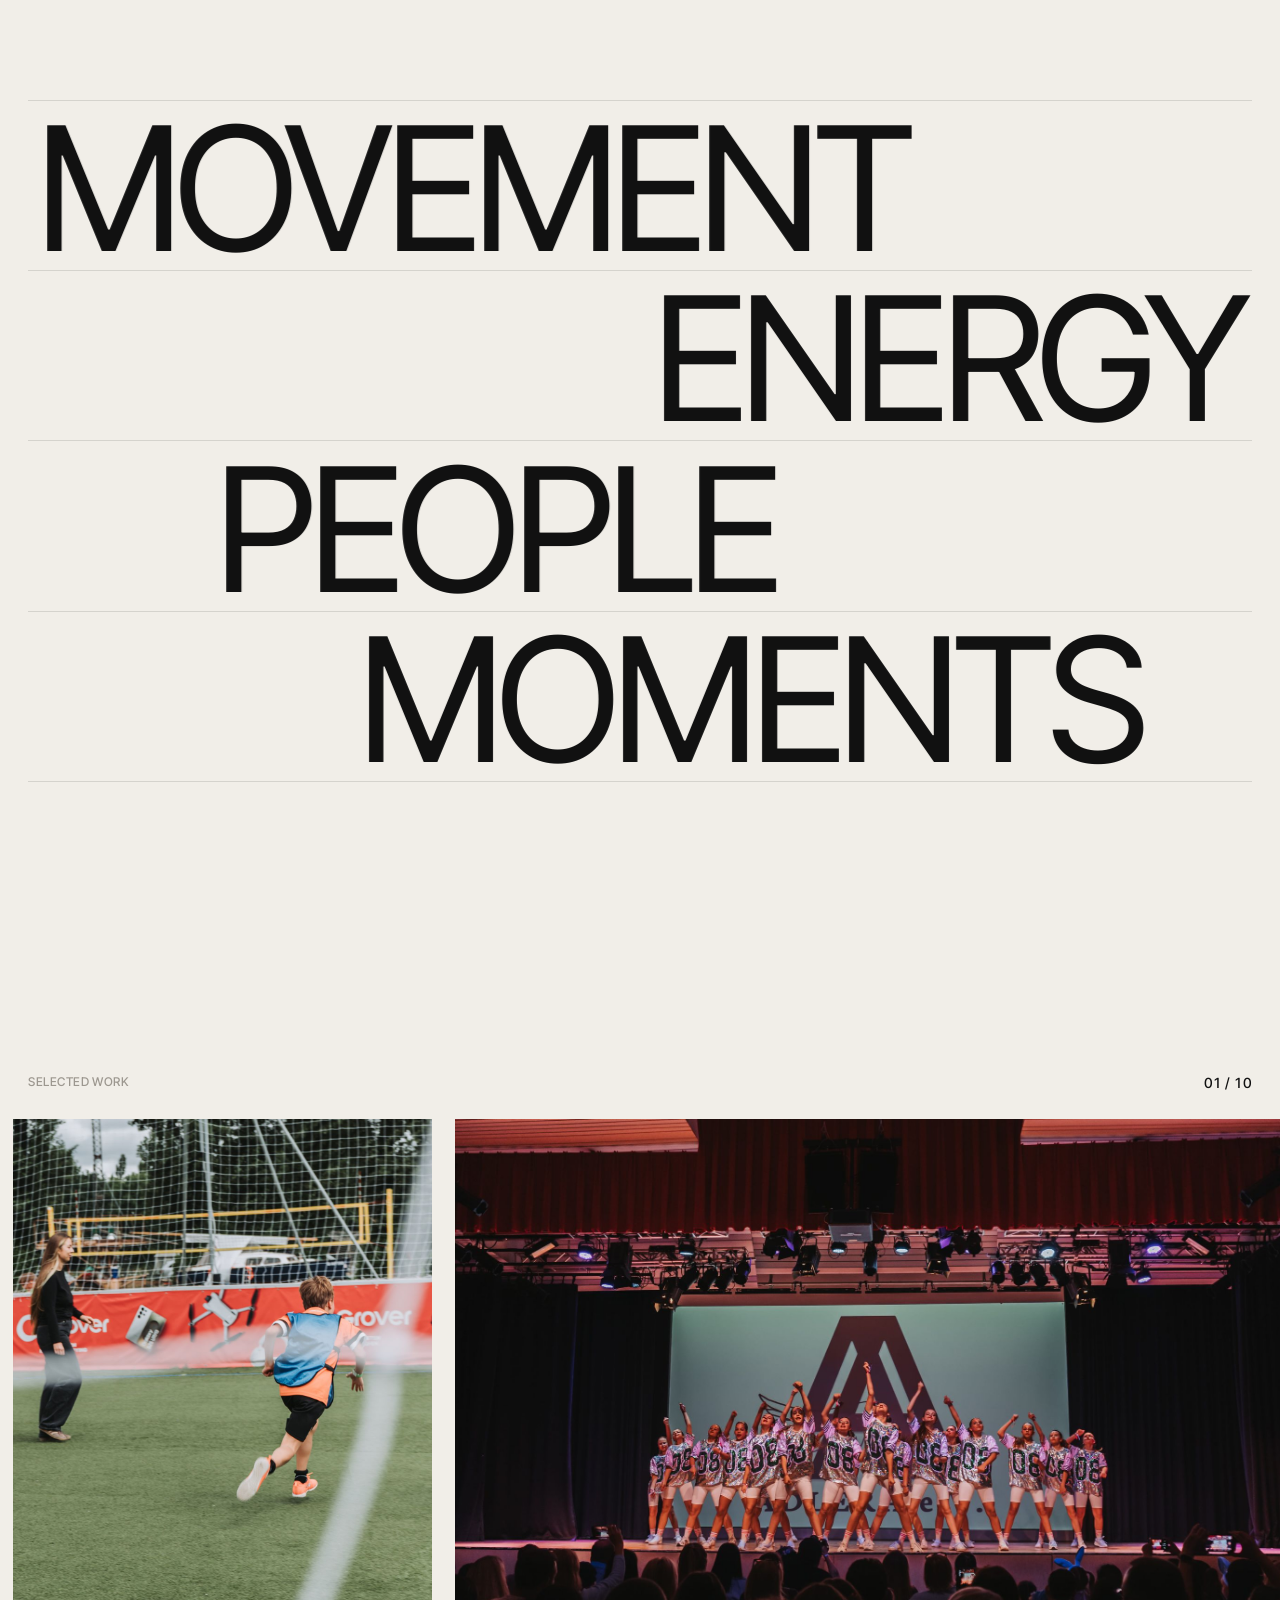
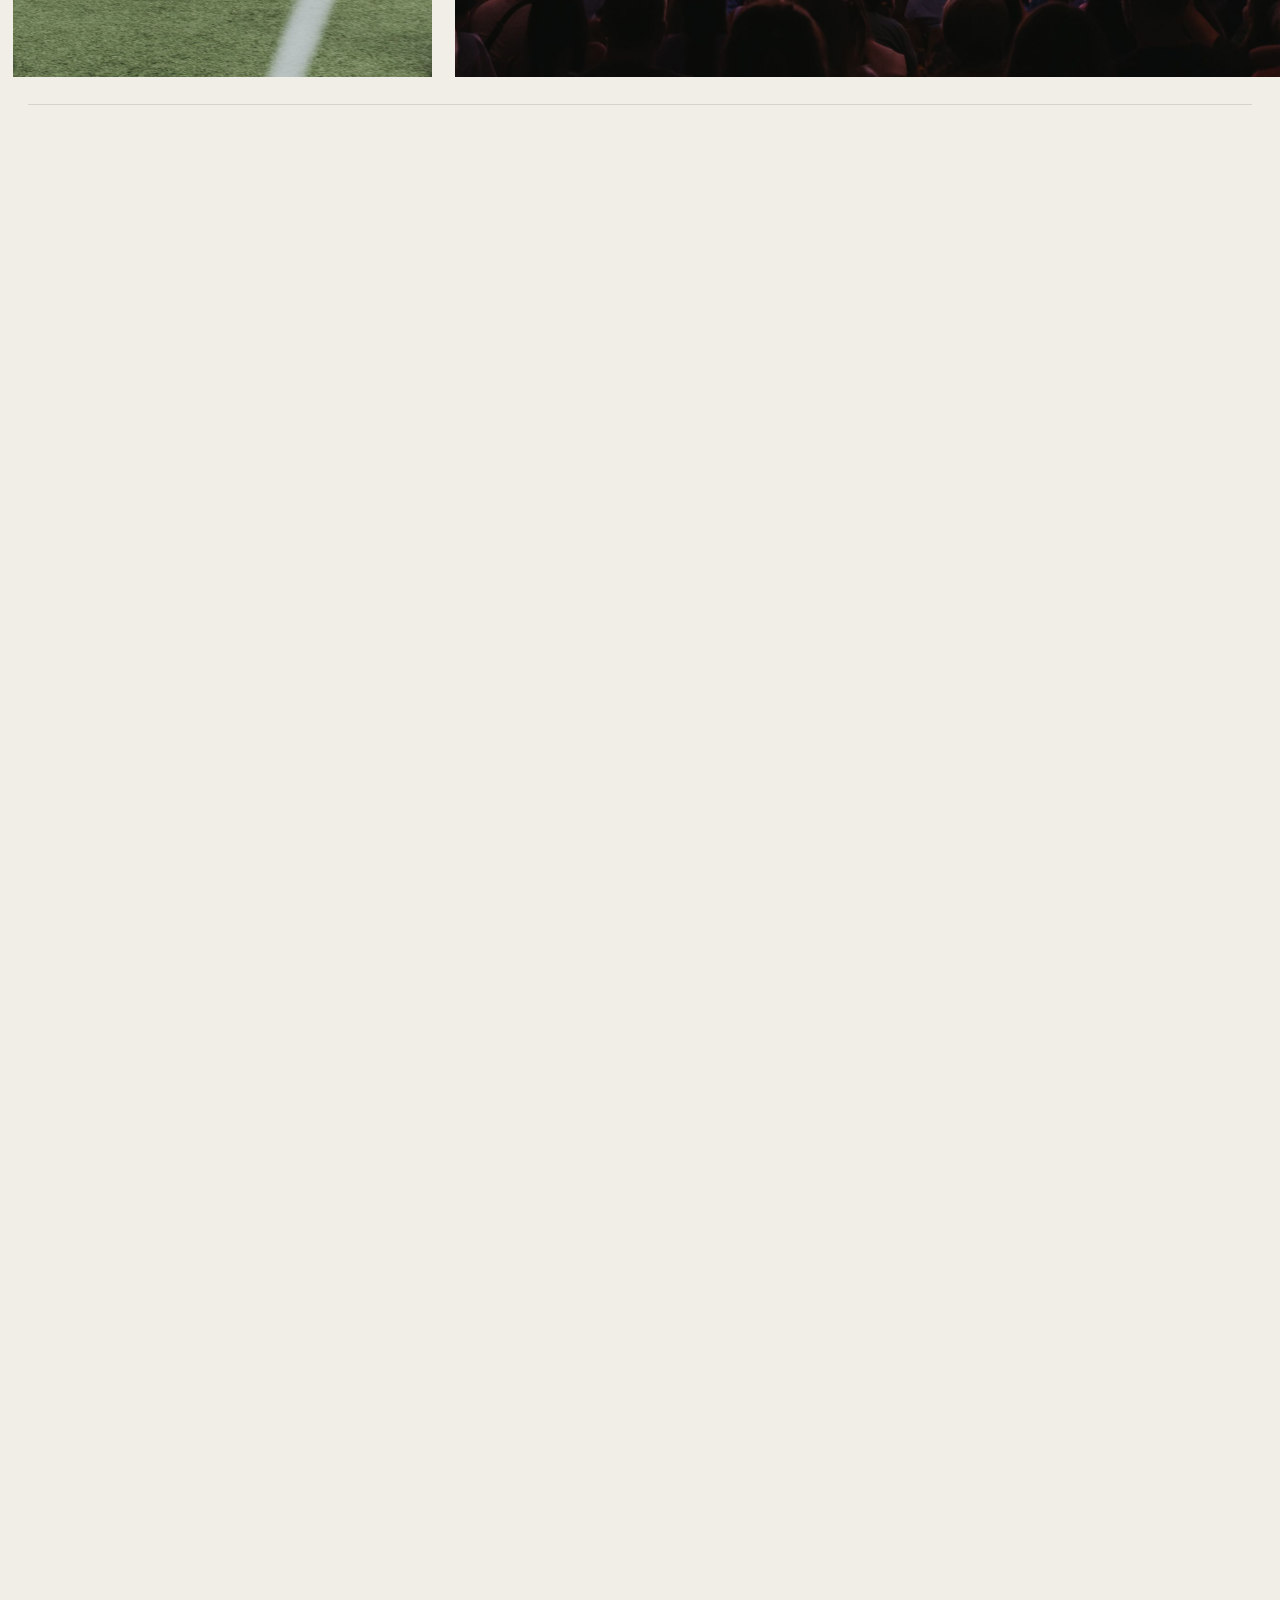
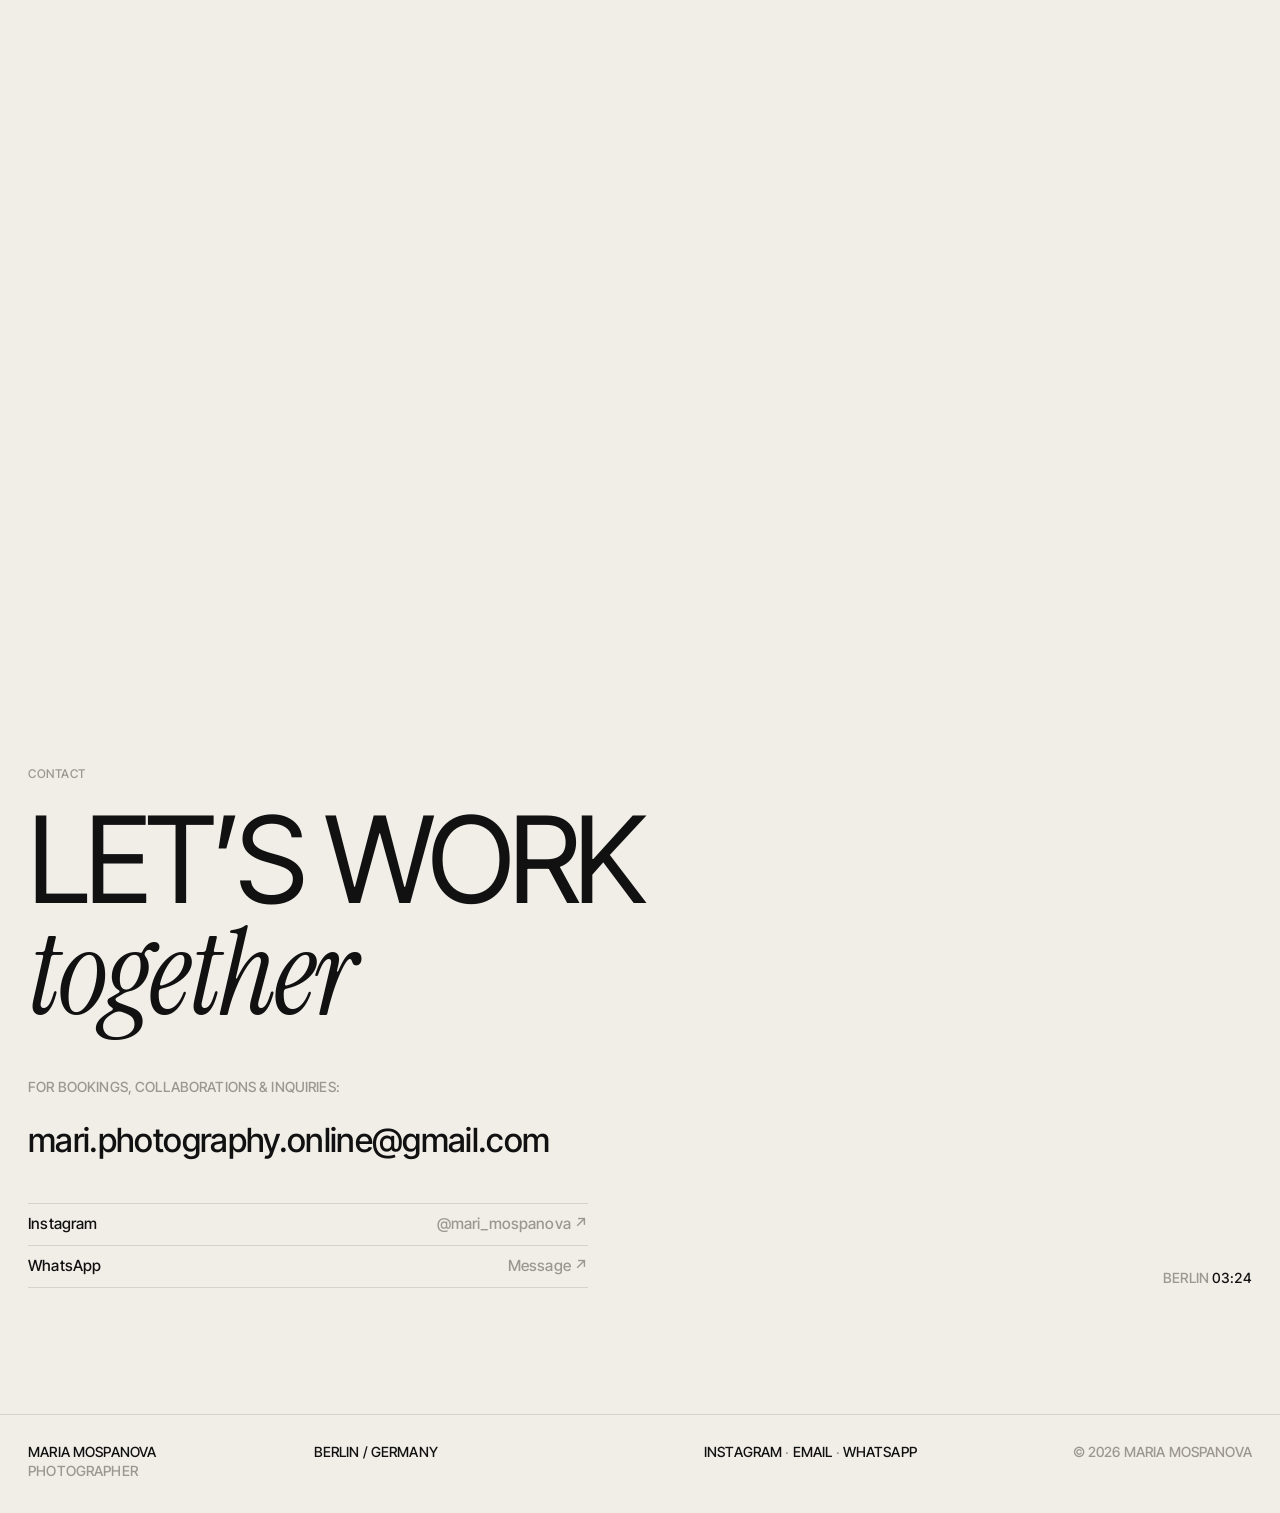
==== commit b76ac635: "Add Google Search Console verification meta tag The HTML-file method failed on tiiny.host, so verify" ====
--- a/index.html
+++ b/index.html
@@ -5,6 +5,7 @@
   <meta name="viewport" content="width=device-width, initial-scale=1">
   <title>Maria Mospanova — Photographer</title>
   <meta name="description" content="Maria Mospanova — Berlin-based photographer working across sports and events.">
+  <meta name="google-site-verification" content="XqzXgCKZwIQLnxauvd_oPKRa2JU0GCqbyXRKcChJCmk" />
   <meta name="theme-color" content="#EEEAE3">
 
   <meta property="og:title" content="Maria Mospanova — Photographer">
